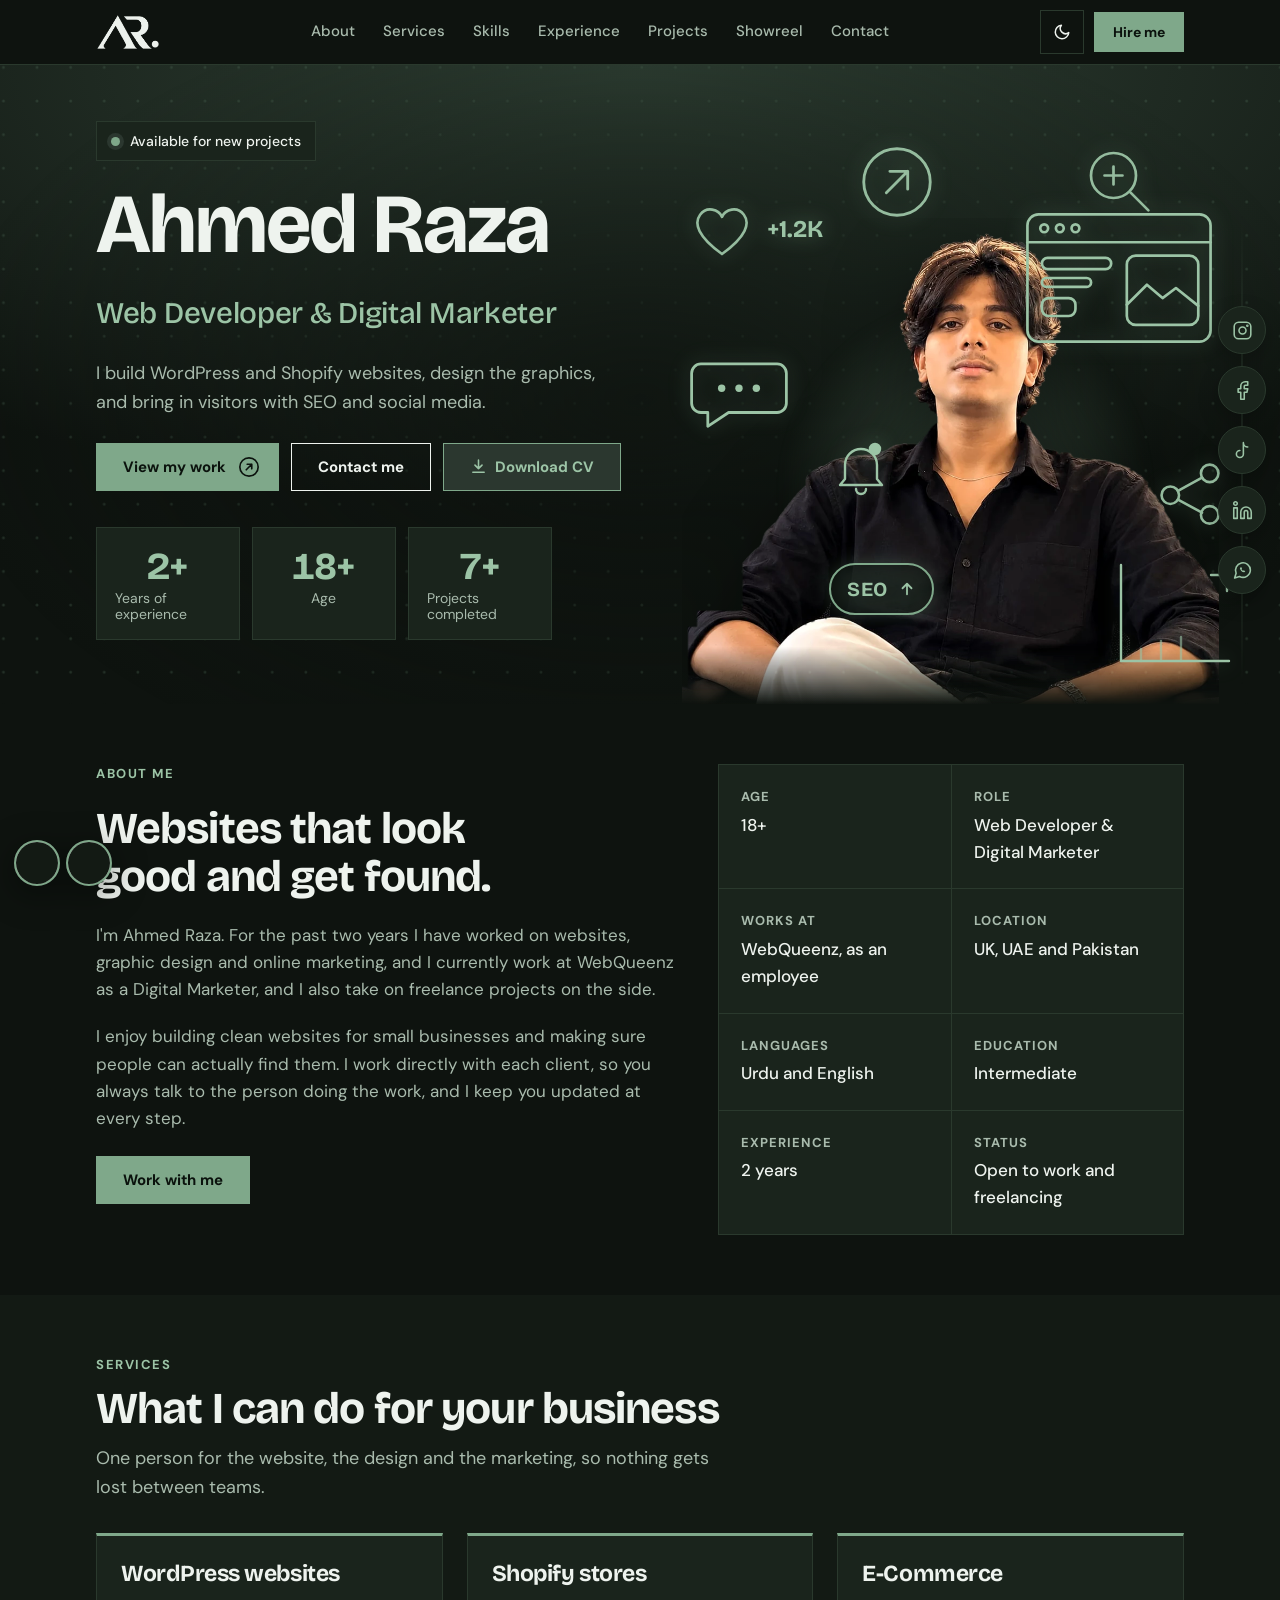
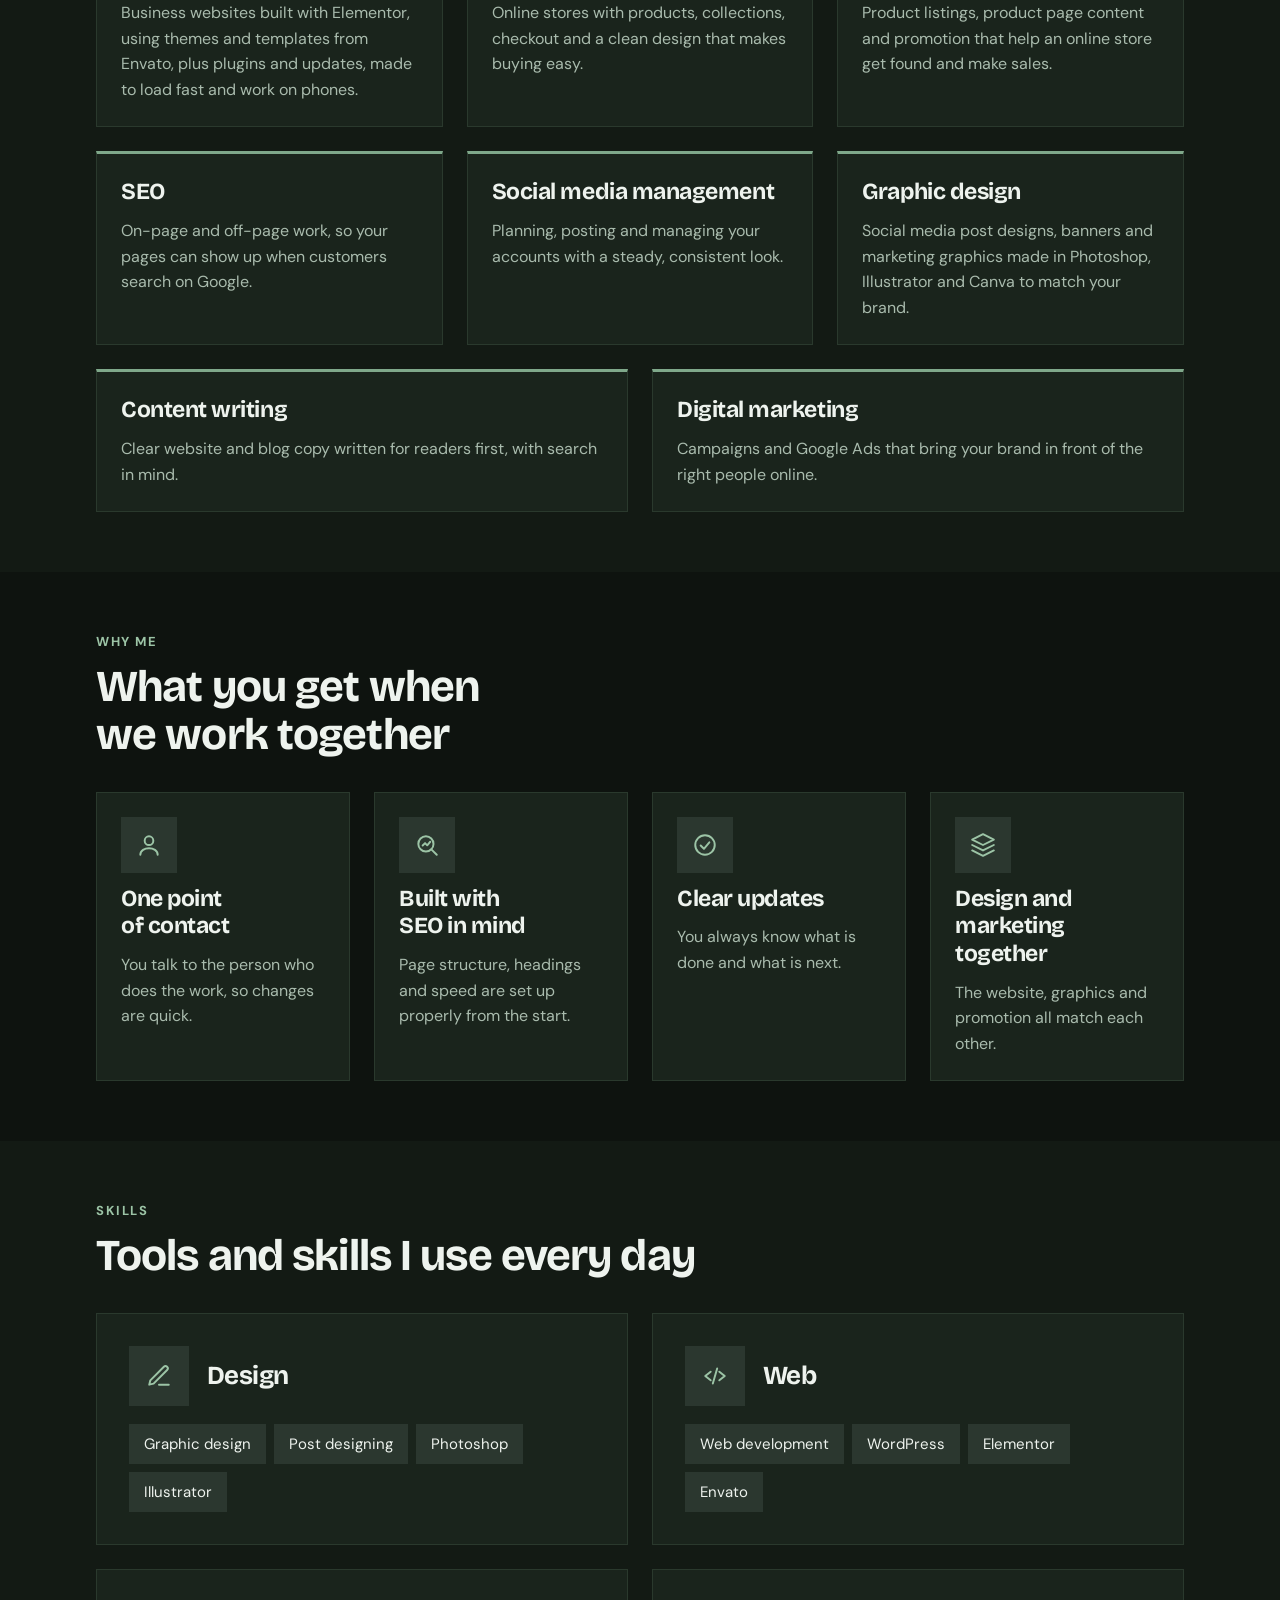
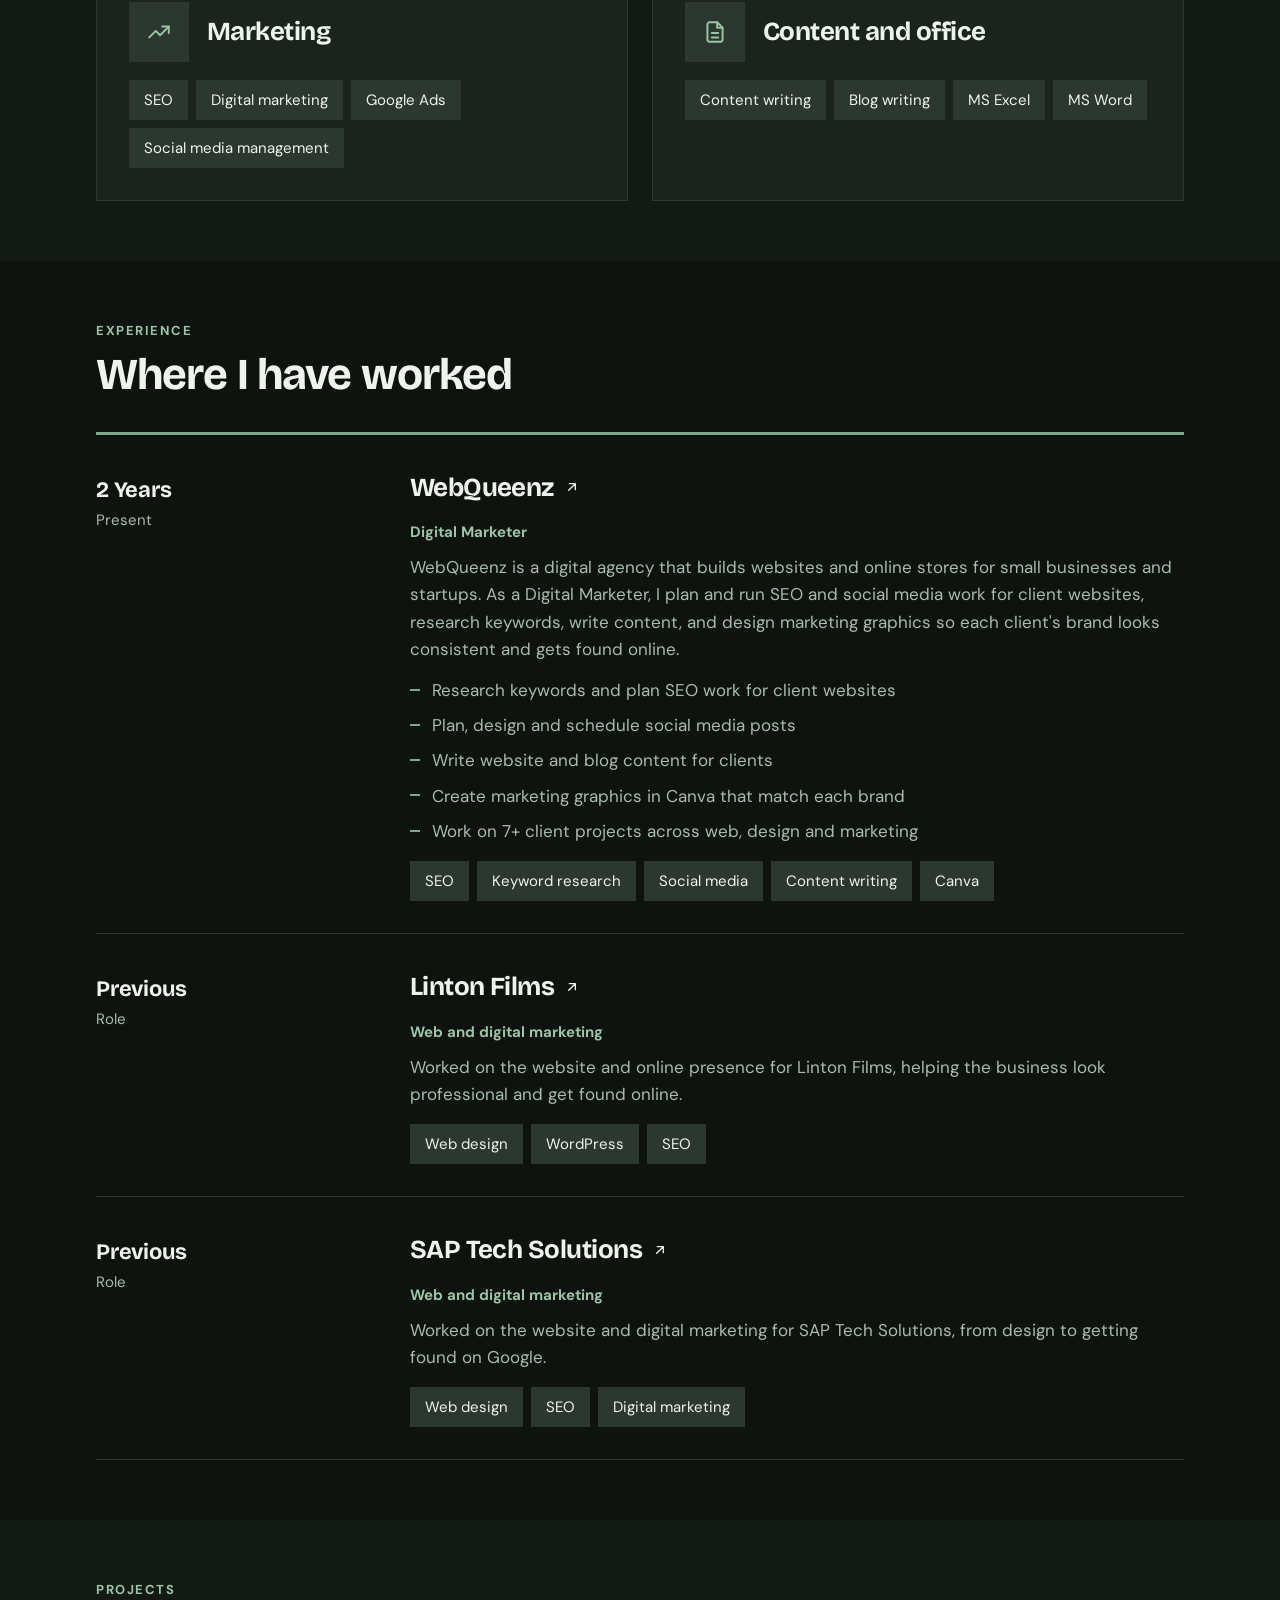
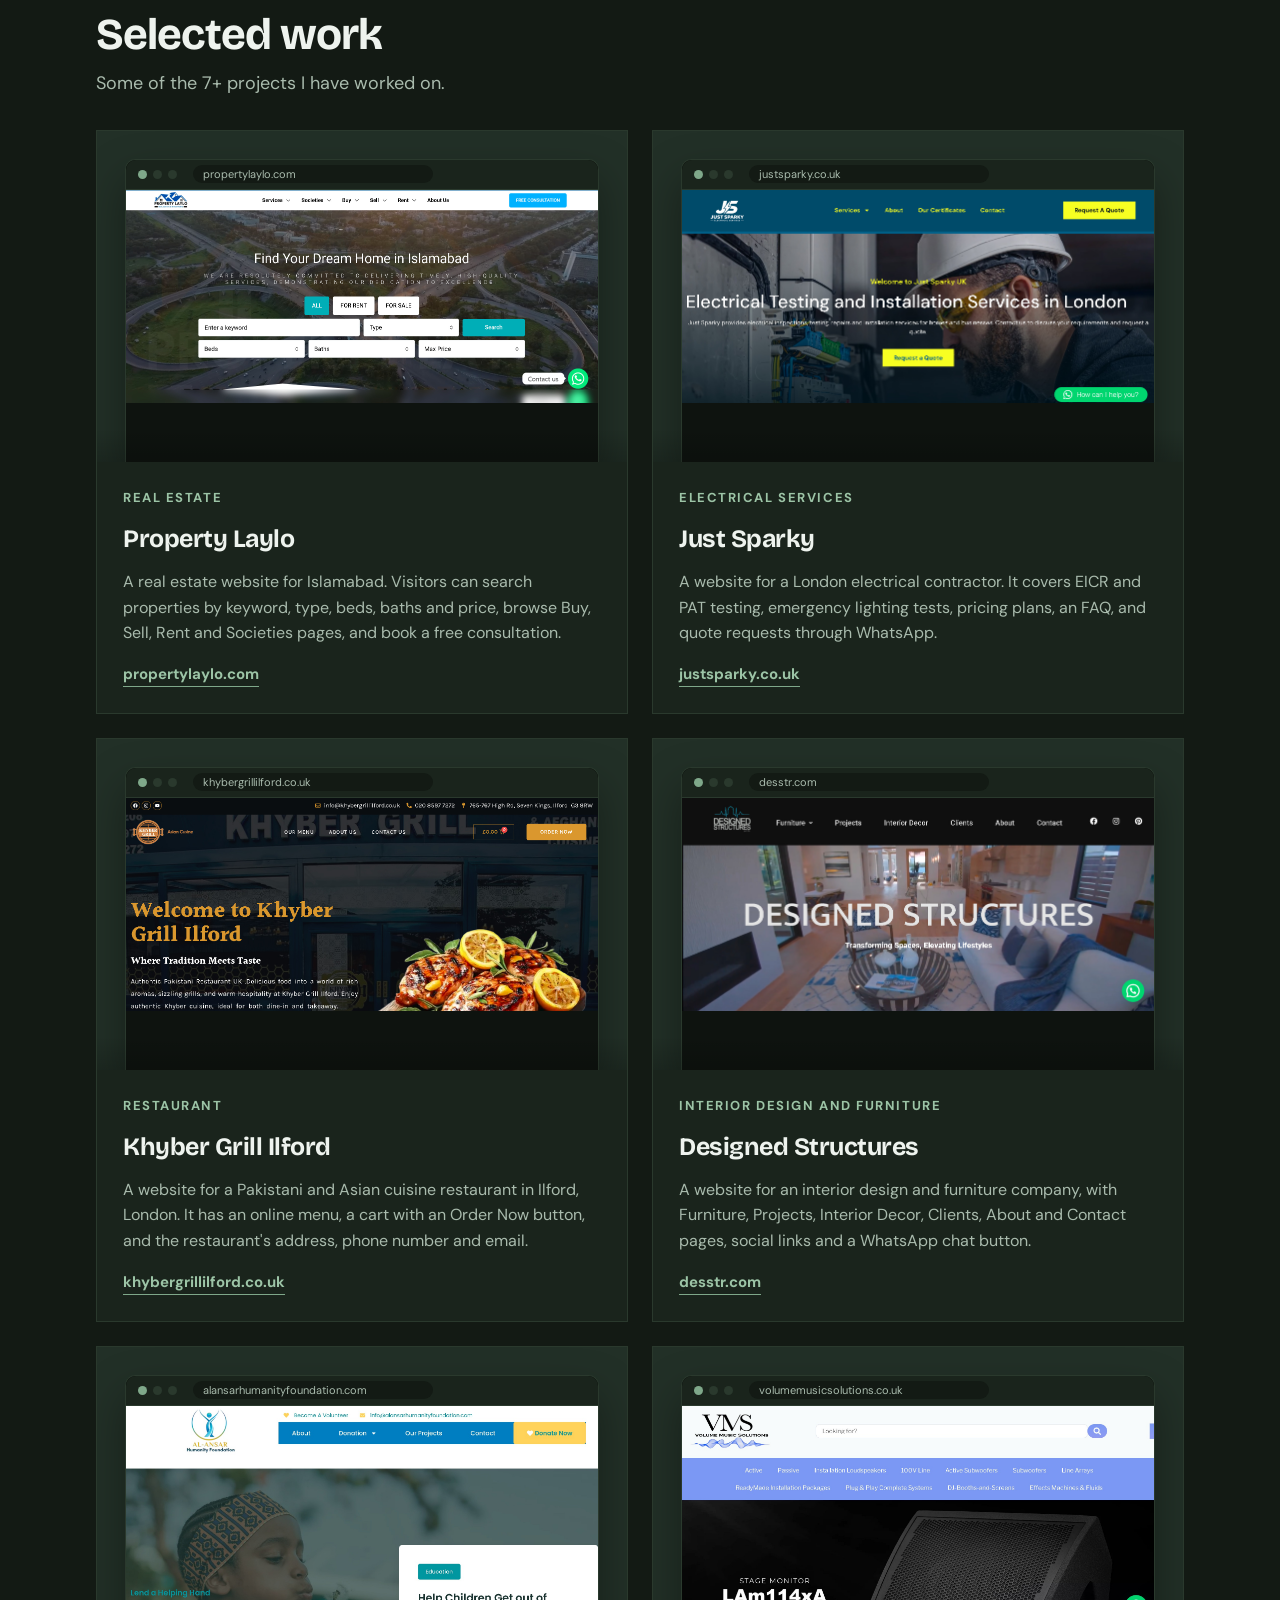
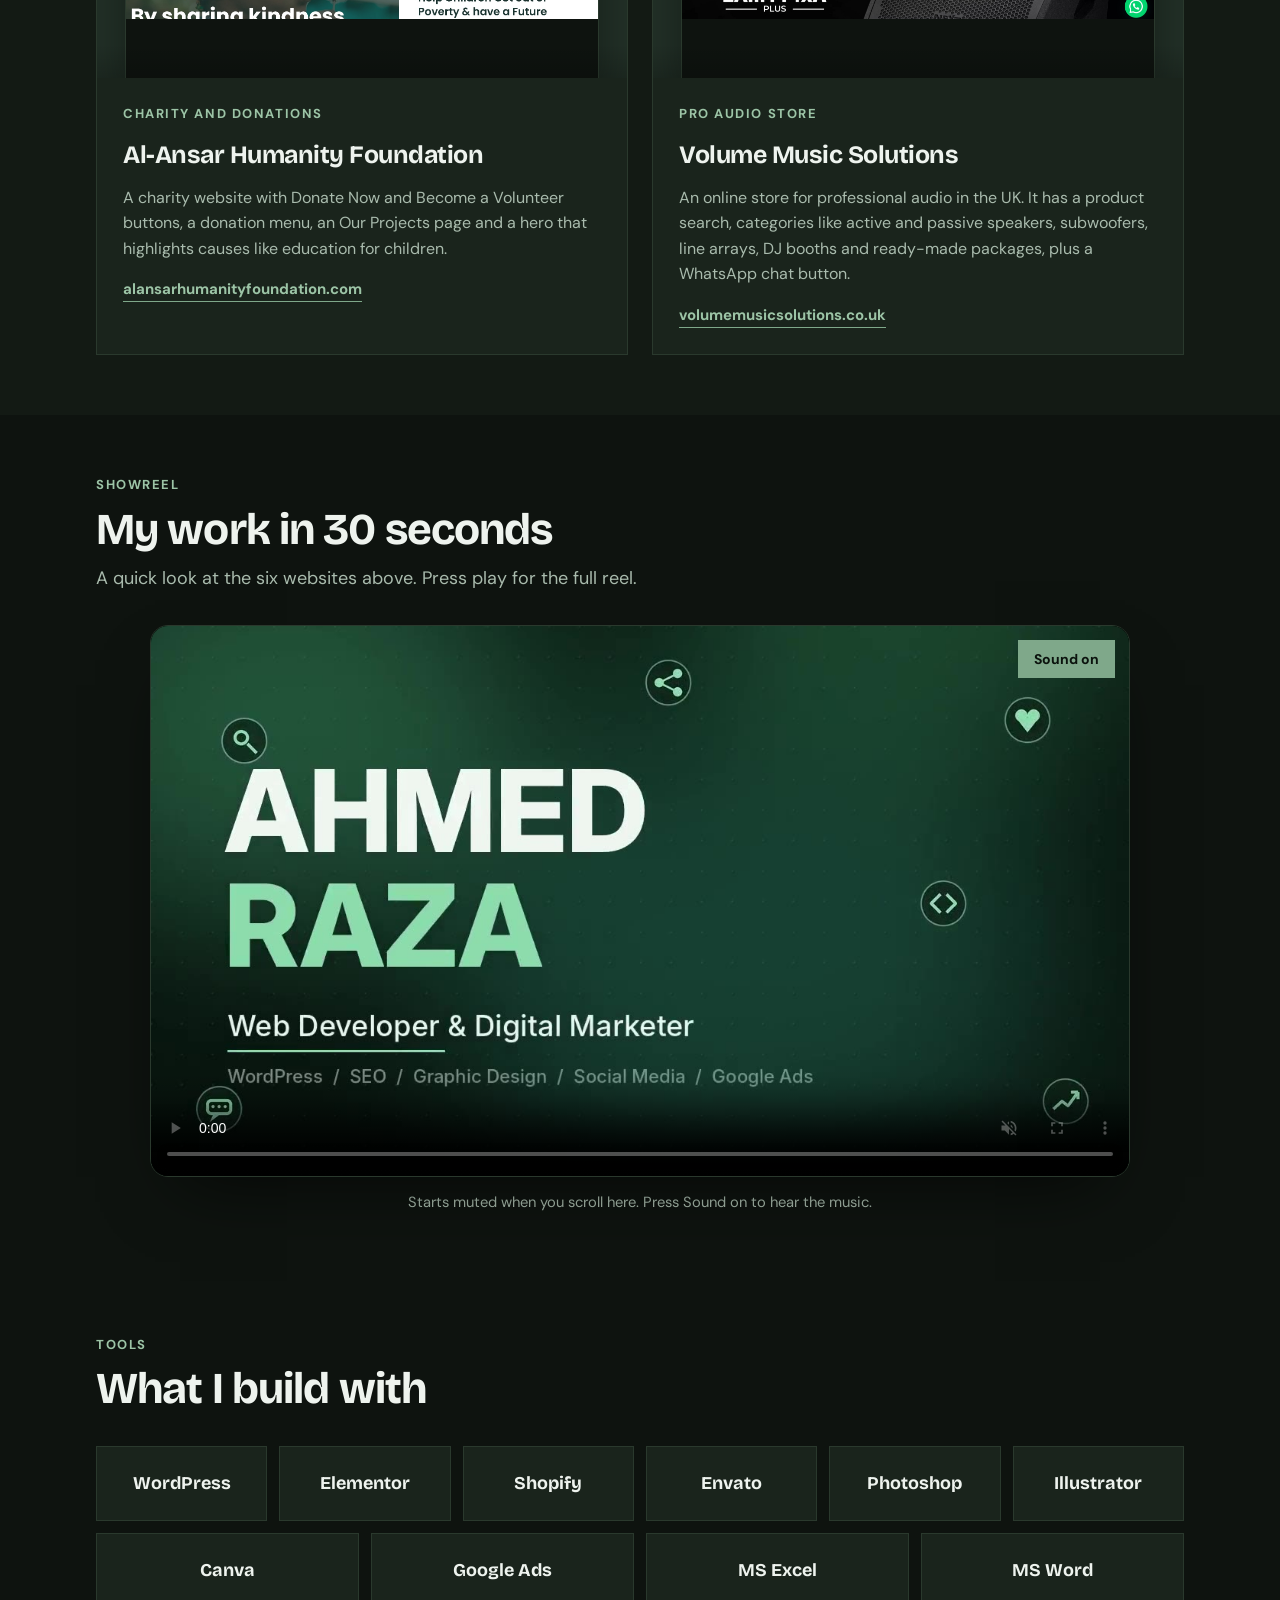
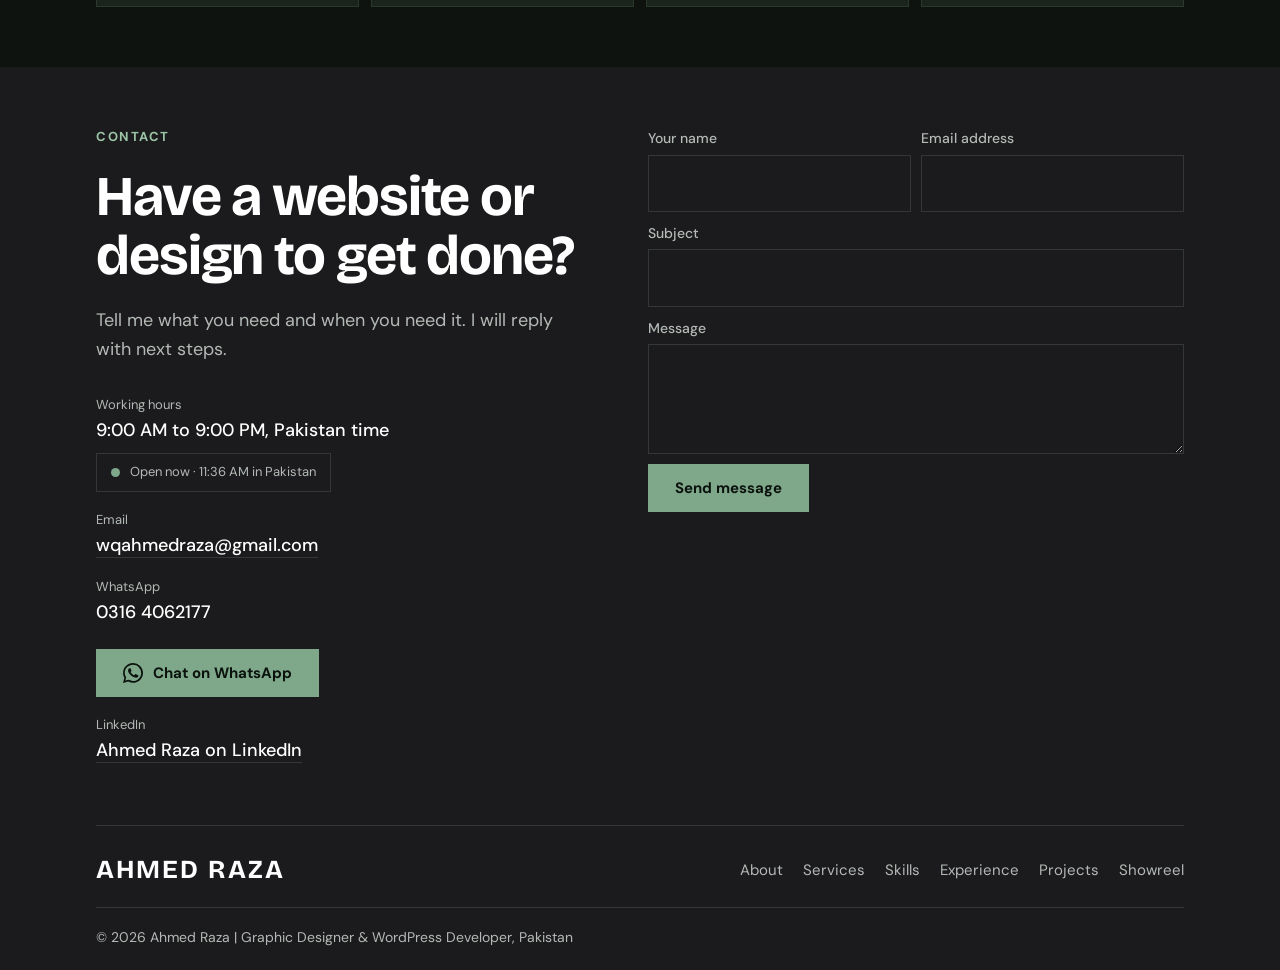
==== index.html @ 7939a93b "New hero with floating icons, new showreel, two more jobs, SEO files Co-Authored-By: Claude Sonnet 5" ====
<!DOCTYPE html>
<html lang="en">
<head>
<meta charset="utf-8">
<meta name="viewport" content="width=device-width, initial-scale=1, viewport-fit=cover">
<title>Ahmed Raza | Web Developer &amp; Digital Marketer (WordPress, Shopify, SEO)</title>
<meta name="description" content="Ahmed Raza is a web developer and digital marketer. I build WordPress and Shopify websites, design graphics and grow businesses with SEO, Google Ads and social media. Open for freelance projects.">
<meta name="author" content="Ahmed Raza">
<meta name="robots" content="index, follow, max-image-preview:large">
<meta name="theme-color" content="#0e130f">
<link rel="canonical" href="https://ahmedraza7865mm-stack.github.io/ahmedraza.io/">
<meta property="og:type" content="website">
<meta property="og:site_name" content="Ahmed Raza">
<meta property="og:locale" content="en_GB">
<meta property="og:title" content="Ahmed Raza | Web Developer &amp; Digital Marketer">
<meta property="og:description" content="WordPress and Shopify websites, graphic design, SEO and social media. See my work and get in touch.">
<meta property="og:url" content="https://ahmedraza7865mm-stack.github.io/ahmedraza.io/">
<meta property="og:image" content="https://ahmedraza7865mm-stack.github.io/ahmedraza.io/assets/images/og-image.jpg">
<meta property="og:image:width" content="1200">
<meta property="og:image:height" content="630">
<meta property="og:image:alt" content="Ahmed Raza, web developer and digital marketer">
<meta name="twitter:card" content="summary_large_image">
<meta name="twitter:title" content="Ahmed Raza | Web Developer &amp; Digital Marketer">
<meta name="twitter:description" content="WordPress and Shopify websites, graphic design, SEO and social media.">
<meta name="twitter:image" content="https://ahmedraza7865mm-stack.github.io/ahmedraza.io/assets/images/og-image.jpg">
<script type="application/ld+json">
{"@context":"https://schema.org","@graph":[
{"@type":"WebSite","@id":"https://ahmedraza7865mm-stack.github.io/ahmedraza.io/#website","url":"https://ahmedraza7865mm-stack.github.io/ahmedraza.io/","name":"Ahmed Raza Portfolio","inLanguage":"en"},
{"@type":"Person","@id":"https://ahmedraza7865mm-stack.github.io/ahmedraza.io/#person","name":"Ahmed Raza","jobTitle":"Web Developer & Digital Marketer","url":"https://ahmedraza7865mm-stack.github.io/ahmedraza.io/","image":"https://ahmedraza7865mm-stack.github.io/ahmedraza.io/assets/images/ahmed-raza.jpg","email":"mailto:wqahmedraza@gmail.com","telephone":"+923164062177","knowsLanguage":["Urdu","English"],"worksFor":{"@type":"Organization","name":"WebQueenz","url":"https://webqueenz.com"},"knowsAbout":["WordPress","Shopify","SEO","Digital marketing","Graphic design","Social media management","Google Ads","Web development"],"sameAs":["https://www.linkedin.com/in/ahmed-raza-44aa26369/","https://www.instagram.com/wqahmed.raza/"]}
]}
</script>
<link rel="icon" type="image/png" href="assets/images/logo.png">
<link rel="apple-touch-icon" href="assets/images/logo.png">
<link rel="preload" as="image" href="assets/images/ahmed-raza-cutout.webp">
<link rel="preconnect" href="https://fonts.googleapis.com">
<link rel="preconnect" href="https://fonts.gstatic.com" crossorigin>
<link rel="stylesheet" href="https://fonts.googleapis.com/css2?family=Bricolage+Grotesque:opsz,wght@12..96,500;12..96,700&family=DM+Sans:wght@400;500;700&display=swap">
<link rel="stylesheet" href="css/style.css">
</head>
<body>
<div id="loader" role="status" aria-live="polite" aria-label="Loading">
  <div class="ld-name">Ahmed Raza</div>
  <div class="bat"><div class="bat-body"><div class="bat-fill" id="ldfill"></div><svg class="bat-bolt" viewBox="0 0 24 24" fill="currentColor" aria-hidden="true"><path d="M13 2L4 14h6l-1 8 9-12h-6z"/></svg></div><div class="bat-nub"></div></div>
  <div class="ld-pct" id="ldpct">0%</div>
  <div class="ld-sub" id="ldsub">CHARGING PORTFOLIO</div>
</div>
<noscript><style>#loader{display:none}</style></noscript>
<script src="js/loader.js"></script>
<header class="top">
  <div class="wrap">
    <a class="logo" href="#home" aria-label="Ahmed Raza, back to top"></a>
    <nav class="links" aria-label="Main">
      <a href="#about">About</a>
      <a href="#services">Services</a>
      <a href="#skills">Skills</a>
      <a href="#experience">Experience</a>
      <a href="#projects">Projects</a>
      <a href="#showreel">Showreel</a>
      <a href="#contact">Contact</a>
    </nav>
    <div class="tools">
      <button class="icon-btn" id="theme" type="button" aria-label="Switch between light and dark">
        <svg width="18" height="18" viewBox="0 0 24 24" fill="none" stroke="currentColor" stroke-width="2" stroke-linecap="round" stroke-linejoin="round" aria-hidden="true"><path d="M21 12.8A9 9 0 1 1 11.2 3a7 7 0 0 0 9.8 9.8z"/></svg>
      </button>
      <a class="btn btn-solid btn-sm links-cta" href="#contact" style="display:inline-flex">Hire me</a>
      <button class="icon-btn menu-btn" id="menu" type="button" aria-label="Open menu" aria-expanded="false" aria-controls="mnav">
        <svg width="20" height="20" viewBox="0 0 24 24" fill="none" stroke="currentColor" stroke-width="2" stroke-linecap="round" aria-hidden="true"><path d="M4 7h16M4 12h16M4 17h16"/></svg>
      </button>
    </div>
  </div>
  <div class="mobile-nav" id="mnav" hidden>
    <div class="wrap">
      <a href="#about">About</a>
      <a href="#services">Services</a>
      <a href="#skills">Skills</a>
      <a href="#experience">Experience</a>
      <a href="#projects">Projects</a>
      <a href="#showreel">Showreel</a>
      <a href="#contact">Contact</a>
    </div>
  </div>
</header>

<main id="top">

<section class="hero" id="home">
  <div class="hero-bg" aria-hidden="true">
    <svg viewBox="0 0 1440 900" preserveAspectRatio="xMidYMid slice" fill="none" stroke="currentColor" stroke-width="2" stroke-linecap="round" stroke-linejoin="round">
      <defs>
        <pattern id="dots" width="36" height="36" patternUnits="userSpaceOnUse"><circle cx="2" cy="2" r="1.6" fill="currentColor" stroke="none"/></pattern>
      </defs>
      <rect width="1440" height="900" fill="url(#dots)" opacity=".35" stroke="none"/>

      <!-- website wireframe (web development, WordPress) -->
      <g opacity=".55" transform="translate(70 120) rotate(-4)">
        <rect x="0" y="0" width="320" height="220" rx="12"/>
        <path d="M0 40H320"/>
        <circle cx="24" cy="20" r="5"/><circle cx="44" cy="20" r="5"/><circle cx="64" cy="20" r="5"/>
        <rect x="24" y="64" width="150" height="14" rx="4"/>
        <rect x="24" y="92" width="110" height="10" rx="4"/>
        <rect x="24" y="120" width="90" height="30" rx="6"/>
        <rect x="196" y="64" width="100" height="100" rx="8"/>
        <path d="M196 144l28-26 24 20 20-14 28 20"/>
        <path d="M24 184H296"/>
      </g>

      <!-- code brackets -->
      <g opacity=".6" transform="translate(1040 96) rotate(5)">
        <path d="M70 20L10 80l60 60"/>
        <path d="M150 20l60 60-60 60"/>
        <path d="M118 6L102 154"/>
      </g>

      <!-- SEO growth chart -->
      <g opacity=".6" transform="translate(1010 520)">
        <path d="M0 0V250H360"/>
        <path d="M0 200l70-50 60 28 80-90 70 24 80-96"/>
        <circle cx="70" cy="150" r="6"/><circle cx="130" cy="178" r="6"/><circle cx="210" cy="88" r="6"/><circle cx="280" cy="112" r="6"/>
        <circle cx="360" cy="16" r="9"/>
        <path d="M330 8l30 8-8 30"/>
        <path d="M24 250v-24M54 250v-40M84 250v-30" opacity=".6"/>
      </g>

      <!-- pen tool path (graphic design) -->
      <g opacity=".6" transform="translate(80 560)">
        <path d="M0 220C80 40 180 40 250 140S340 230 380 120"/>
        <path d="M0 220L-6 170M250 140L296 100M250 140L212 178" opacity=".7"/>
        <rect x="-9" y="211" width="18" height="18" rx="2"/>
        <rect x="241" y="131" width="18" height="18" rx="2"/>
        <circle cx="-6" cy="170" r="6"/><circle cx="296" cy="100" r="6"/><circle cx="212" cy="178" r="6"/>
        <circle cx="380" cy="120" r="8"/>
      </g>

      <!-- magnifier (keyword research, SEO) -->
      <g opacity=".5" transform="translate(500 20) rotate(-12)">
        <circle cx="50" cy="50" r="38"/>
        <path d="M78 78l40 40"/>
        <path d="M32 50h36M50 32v36" opacity=".6"/>
      </g>

      <!-- shopping bag (Shopify) -->
      <g opacity=".5" transform="translate(760 700) rotate(6)">
        <path d="M10 40h100l-8 100H18z"/>
        <path d="M36 40V28a24 24 0 0 1 48 0v12"/>
        <path d="M44 84c0 10 32 10 32 0" opacity=".7"/>
      </g>

      <!-- social / megaphone -->
      <g opacity=".45" transform="translate(300 740) rotate(-8)">
        <path d="M0 30h30l60-30v100L30 70H0z"/>
        <path d="M18 70l12 44h22l-8-44"/>
        <path d="M110 22q18 28 0 56" opacity=".7"/>
      </g>
    </svg>
    <div class="hero-fade"></div>
  </div>
  <div class="wrap hero-grid">
    <div class="hero-copy">
      <div class="badge"><span class="dot"></span>Available for new projects</div>
      <h1>Ahmed Raza</h1>
      <div class="role">Web Developer &amp; Digital Marketer</div>
      <p class="lead">I build WordPress and Shopify websites, design the graphics, and bring in visitors with SEO and social media.</p>
      <div class="cta">
        <a class="btn btn-solid" href="#projects">View my work<span class="bi"><svg width="22" height="22" viewBox="0 0 24 24" fill="none" stroke="currentColor" stroke-width="1.8" stroke-linecap="round" stroke-linejoin="round" aria-hidden="true"><circle cx="12" cy="12" r="10"/><path d="M9 15l6-6M10 9h5v5"/></svg></span></a>
        <a class="btn btn-line" href="#contact">Contact me</a>
        <a class="btn btn-cv" id="cv" href="assets/cv/Ahmed-Raza-CV.pdf" download="Ahmed-Raza-CV.pdf"><svg width="17" height="17" viewBox="0 0 24 24" fill="none" stroke="currentColor" stroke-width="2.2" stroke-linecap="round" stroke-linejoin="round" aria-hidden="true" style="margin-right:8px"><path d="M12 3v12m0 0l-5-5m5 5l5-5M4 20h16"/></svg>Download CV</a>
      </div>
      <div class="hero-stats">
        <div class="stat"><strong data-count="2" data-suffix="+">2+</strong><span>Years of experience</span></div>
        <div class="stat"><strong data-count="18" data-suffix="+">18+</strong><span>Age</span></div>
        <div class="stat"><strong data-count="7" data-suffix="+">7+</strong><span>Projects completed</span></div>
      </div>
    </div>
    <div class="hero-art" aria-hidden="true">
      <div class="art-glow"></div>
      <div class="fip" style="left:36%;top:0%;--d:1.4"><div class="fi f1"><svg viewBox="0 0 64 64" width="76" height="76" fill="none" stroke="currentColor" stroke-width="2.4" stroke-linecap="round" stroke-linejoin="round"><circle cx="32" cy="32" r="28"/><path d="M23 41l18-18M26 23h15v15"/></svg></div></div>
      <div class="fip" style="left:2%;top:9%;--d:1.8"><div class="fi f2 heart"><svg viewBox="0 0 64 64" width="70" height="70" fill="none" stroke="currentColor" stroke-width="2.4" stroke-linecap="round" stroke-linejoin="round"><path d="M32 54C10 38 6 26 12 18c6-8 17-5 20 2 3-7 14-10 20-2 6 8 2 20-20 36z"/></svg><b>+1.2K</b></div></div>
      <div class="fip" style="left:2%;top:38%;--d:1.2"><div class="fi f3 chat"><svg viewBox="0 0 90 64" width="104" height="74" fill="none" stroke="currentColor" stroke-width="2.4" stroke-linecap="round" stroke-linejoin="round"><path d="M12 6h66a8 8 0 0 1 8 8v26a8 8 0 0 1-8 8H36L18 60V48h-6a8 8 0 0 1-8-8V14a8 8 0 0 1 8-8z"/><circle class="td1" cx="30" cy="27" r="3.2" fill="currentColor" stroke="none"/><circle class="td2" cx="45" cy="27" r="3.2" fill="currentColor" stroke="none"/><circle class="td3" cx="60" cy="27" r="3.2" fill="currentColor" stroke="none"/></svg></div></div>
      <div class="fip" style="left:30%;top:52%;--d:1.6"><div class="fi f4 bell"><svg viewBox="0 0 64 64" width="64" height="64" fill="none" stroke="currentColor" stroke-width="2.4" stroke-linecap="round" stroke-linejoin="round"><path d="M16 44V30a16 16 0 0 1 32 0v14l5 6H11z"/><path d="M27 54a5 5 0 0 0 10 0"/><circle cx="46" cy="14" r="5" fill="currentColor"/></svg></div></div>
      <div class="fip" style="right:6%;top:0%;--d:1.5"><div class="fi f5"><svg viewBox="0 0 64 64" width="72" height="72" fill="none" stroke="currentColor" stroke-width="2.4" stroke-linecap="round" stroke-linejoin="round"><circle cx="28" cy="28" r="20"/><path d="M43 43l16 16M20 28h16M28 20v16"/></svg></div></div>
      <div class="fip" style="right:-6%;top:12%;--d:1.1"><div class="fi f6"><svg viewBox="0 0 170 120" width="190" height="134" fill="none" stroke="currentColor" stroke-width="2.4" stroke-linecap="round" stroke-linejoin="round"><rect x="3" y="3" width="164" height="114" rx="10"/><path d="M3 28h164"/><circle cx="18" cy="15.5" r="3.5"/><circle cx="32" cy="15.5" r="3.5"/><circle cx="46" cy="15.5" r="3.5"/><rect x="16" y="42" width="62" height="10" rx="5"/><rect x="16" y="60" width="44" height="8" rx="4"/><rect x="16" y="78" width="30" height="16" rx="6"/><rect x="92" y="40" width="64" height="62" rx="8"/><path d="M92 84l18-18 14 12 12-9 20 16"/></svg></div></div>
      <div class="fip" style="right:-8%;top:56%;--d:1.7"><div class="fi f7"><svg viewBox="0 0 64 64" width="70" height="70" fill="none" stroke="currentColor" stroke-width="2.4" stroke-linecap="round" stroke-linejoin="round"><circle cx="14" cy="34" r="8"/><circle cx="50" cy="14" r="8"/><circle cx="50" cy="52" r="8"/><path d="M21 30l22-12M21 38l22 12"/></svg></div></div>
      <div class="fip" style="right:-10%;bottom:6%;--d:1.3"><div class="fi f8"><svg viewBox="0 0 120 110" width="120" height="110" fill="none" stroke="currentColor" stroke-width="2.4" stroke-linecap="round" stroke-linejoin="round"><path d="M6 4v96h108"/><path class="draw" d="M14 82l26-26 20 14 28-40 24 14"/><path d="M96 14h16v16"/><path d="M26 100V88M46 100V80M66 100V76" opacity=".6"/></svg></div></div>
      <div class="fip" style="left:30%;bottom:16%;--d:1.2"><div class="fi f9 seo"><span>SEO</span><svg viewBox="0 0 24 24" width="18" height="18" fill="none" stroke="currentColor" stroke-width="2.4" stroke-linecap="round" stroke-linejoin="round"><path d="M12 19V6M6 11l6-6 6 6"/></svg></div></div>
      <img class="hero-person" src="assets/images/ahmed-raza-cutout.webp" alt="Ahmed Raza" width="1000" height="906" fetchpriority="high">
    </div>
  </div>
</section>

<section class="section" id="about">
  <div class="wrap about-grid">
    <div class="about-copy">
      <div class="eyebrow">About me</div>
      <h2 class="h2">Websites that look good and get found.</h2>
      <p>I'm Ahmed Raza. For the past two years I have worked on websites, graphic design and online marketing, and I currently work at WebQueenz as a Digital Marketer, and I also take on freelance projects on the side.</p>
      <p>I enjoy building clean websites for small businesses and making sure people can actually find them. I work directly with each client, so you always talk to the person doing the work, and I keep you updated at every step.</p>
      <div class="cta"><a class="btn btn-solid" href="#contact">Work with me</a></div>
    </div>
    <div class="facts">
      <div class="fact"><span>Age</span><strong>18+</strong></div>
      <div class="fact"><span>Role</span><strong>Web Developer &amp; Digital Marketer</strong></div>
      <div class="fact"><span>Works at</span><strong>WebQueenz, as an employee</strong></div>
      <div class="fact"><span>Location</span><strong>UK, UAE and Pakistan</strong></div>
      <div class="fact"><span>Languages</span><strong>Urdu and English</strong></div>
      <div class="fact"><span>Education</span><strong>Intermediate</strong></div>
      <div class="fact"><span>Experience</span><strong>2 years</strong></div>
      <div class="fact"><span>Status</span><strong>Open to work and freelancing</strong></div>
    </div>
  </div>
</section>

<section class="section alt" id="services">
  <div class="wrap">
    <div class="head">
      <div class="eyebrow">Services</div>
      <h2 class="h2">What I can do for your business</h2>
      <p class="lead">One person for the website, the design and the marketing, so nothing gets lost between teams.</p>
    </div>
    <div class="grid">
      <article class="card svc"><h3>WordPress websites</h3><p>Business websites built with Elementor, using themes and templates from Envato, plus plugins and updates, made to load fast and work on phones.</p></article>
      <article class="card svc"><h3>Shopify stores</h3><p>Online stores with products, collections, checkout and a clean design that makes buying easy.</p></article>
      <article class="card svc"><h3>E-Commerce</h3><p>Product listings, product page content and promotion that help an online store get found and make sales.</p></article>
      <article class="card svc"><h3>SEO</h3><p>On-page and off-page work, so your pages can show up when customers search on Google.</p></article>
      <article class="card svc"><h3>Social media management</h3><p>Planning, posting and managing your accounts with a steady, consistent look.</p></article>
      <article class="card svc"><h3>Graphic design</h3><p>Social media post designs, banners and marketing graphics made in Photoshop, Illustrator and Canva to match your brand.</p></article>
      <article class="card svc"><h3>Content writing</h3><p>Clear website and blog copy written for readers first, with search in mind.</p></article>
      <article class="card svc"><h3>Digital marketing</h3><p>Campaigns and Google Ads that bring your brand in front of the right people online.</p></article>
    </div>
  </div>
</section>

<section class="section" id="why">
  <div class="wrap">
    <div class="head">
      <div class="eyebrow">Why me</div>
      <h2 class="h2">What you get when we work together</h2>
    </div>
    <div class="grid">
      <article class="card why"><span class="ico" aria-hidden="true"><svg width="26" height="26" viewBox="0 0 24 24" fill="none" stroke="currentColor" stroke-width="1.8" stroke-linecap="round" stroke-linejoin="round"><circle cx="12" cy="8" r="4"/><path d="M4 21c0-4 4-6 8-6s8 2 8 6"/></svg></span><h3>One point of contact</h3><p>You talk to the person who does the work, so changes are quick.</p></article>
      <article class="card why"><span class="ico" aria-hidden="true"><svg width="26" height="26" viewBox="0 0 24 24" fill="none" stroke="currentColor" stroke-width="1.8" stroke-linecap="round" stroke-linejoin="round"><circle cx="11" cy="11" r="7"/><path d="M21 21l-5-5"/><path d="M8 12.5l2.2-2.2 2 2L15 9"/></svg></span><h3>Built with SEO in mind</h3><p>Page structure, headings and speed are set up properly from the start.</p></article>
      <article class="card why"><span class="ico" aria-hidden="true"><svg width="26" height="26" viewBox="0 0 24 24" fill="none" stroke="currentColor" stroke-width="1.8" stroke-linecap="round" stroke-linejoin="round"><circle cx="12" cy="12" r="9"/><path d="M8 12.5l3 3 5-6"/></svg></span><h3>Clear updates</h3><p>You always know what is done and what is next.</p></article>
      <article class="card why"><span class="ico" aria-hidden="true"><svg width="26" height="26" viewBox="0 0 24 24" fill="none" stroke="currentColor" stroke-width="1.8" stroke-linecap="round" stroke-linejoin="round"><path d="M12 2l10 5-10 5L2 7z"/><path d="M2 12l10 5 10-5"/><path d="M2 17l10 5 10-5"/></svg></span><h3>Design and marketing together</h3><p>The website, graphics and promotion all match each other.</p></article>
    </div>
  </div>
</section>

<section class="section alt" id="skills">
  <div class="wrap">
    <div class="head">
      <div class="eyebrow">Skills</div>
      <h2 class="h2">Tools and skills I use every day</h2>
    </div>
    <div class="grid">
      <div class="skillgroup"><div class="skillhead"><span class="ico" aria-hidden="true"><svg width="26" height="26" viewBox="0 0 24 24" fill="none" stroke="currentColor" stroke-width="1.8" stroke-linecap="round" stroke-linejoin="round"><path d="M12 20h9"/><path d="M16.5 3.5a2.1 2.1 0 0 1 3 3L7 19l-4 1 1-4z"/></svg></span><h3>Design</h3></div><div class="chips"><span class="pill">Graphic design</span><span class="pill">Post designing</span><span class="pill">Photoshop</span><span class="pill">Illustrator</span></div></div>
      <div class="skillgroup"><div class="skillhead"><span class="ico" aria-hidden="true"><svg width="26" height="26" viewBox="0 0 24 24" fill="none" stroke="currentColor" stroke-width="1.8" stroke-linecap="round" stroke-linejoin="round"><path d="M8 8l-5 4 5 4"/><path d="M16 8l5 4-5 4"/><path d="M14 5l-4 14"/></svg></span><h3>Web</h3></div><div class="chips"><span class="pill">Web development</span><span class="pill">WordPress</span><span class="pill">Elementor</span><span class="pill">Envato</span></div></div>
      <div class="skillgroup"><div class="skillhead"><span class="ico" aria-hidden="true"><svg width="26" height="26" viewBox="0 0 24 24" fill="none" stroke="currentColor" stroke-width="1.8" stroke-linecap="round" stroke-linejoin="round"><path d="M3 17l6-6 4 4 8-8"/><path d="M15 7h6v6"/></svg></span><h3>Marketing</h3></div><div class="chips"><span class="pill">SEO</span><span class="pill">Digital marketing</span><span class="pill">Google Ads</span><span class="pill">Social media management</span></div></div>
      <div class="skillgroup"><div class="skillhead"><span class="ico" aria-hidden="true"><svg width="26" height="26" viewBox="0 0 24 24" fill="none" stroke="currentColor" stroke-width="1.8" stroke-linecap="round" stroke-linejoin="round"><path d="M14 3H7a2 2 0 0 0-2 2v14a2 2 0 0 0 2 2h10a2 2 0 0 0 2-2V8z"/><path d="M14 3v5h5"/><path d="M9 13h6M9 17h6"/></svg></span><h3>Content and office</h3></div><div class="chips"><span class="pill">Content writing</span><span class="pill">Blog writing</span><span class="pill">MS Excel</span><span class="pill">MS Word</span></div></div>
    </div>
  </div>
</section>

<section class="section" id="experience">
  <div class="wrap">
    <div class="head">
      <div class="eyebrow">Experience</div>
      <h2 class="h2">Where I have worked</h2>
    </div>
    <div class="exp">
      <div class="job">
        <div class="when"><strong class="dur">2 Years</strong>Present</div>
        <div class="what">
          <h3><a class="co-link" href="https://webqueenz.com" target="_blank" rel="noopener">WebQueenz<svg width="16" height="16" viewBox="0 0 24 24" fill="none" stroke="currentColor" stroke-width="2" stroke-linecap="round" stroke-linejoin="round" aria-hidden="true"><path d="M7 17L17 7M8 7h9v9"/></svg></a></h3>
          <div class="where">Digital Marketer</div>
          <p>WebQueenz is a digital agency that builds websites and online stores for small businesses and startups. As a Digital Marketer, I plan and run SEO and social media work for client websites, research keywords, write content, and design marketing graphics so each client's brand looks consistent and gets found online.</p>
          <ul class="dos">
            <li>Research keywords and plan SEO work for client websites</li>
            <li>Plan, design and schedule social media posts</li>
            <li>Write website and blog content for clients</li>
            <li>Create marketing graphics in Canva that match each brand</li>
            <li>Work on 7+ client projects across web, design and marketing</li>
          </ul>
          <div class="chips"><span class="pill">SEO</span><span class="pill">Keyword research</span><span class="pill">Social media</span><span class="pill">Content writing</span><span class="pill">Canva</span></div>
        </div>
      </div>
      <div class="job">
        <div class="when"><strong class="dur">Previous</strong>Role</div>
        <div class="what">
          <h3><a class="co-link" href="https://lintonfilms.co.uk/" target="_blank" rel="noopener">Linton Films<svg width="16" height="16" viewBox="0 0 24 24" fill="none" stroke="currentColor" stroke-width="2" stroke-linecap="round" stroke-linejoin="round" aria-hidden="true"><path d="M7 17L17 7M8 7h9v9"/></svg></a></h3>
          <div class="where">Web and digital marketing</div>
          <p>Worked on the website and online presence for Linton Films, helping the business look professional and get found online.</p>
          <div class="chips"><span class="pill">Web design</span><span class="pill">WordPress</span><span class="pill">SEO</span></div>
        </div>
      </div>
      <div class="job">
        <div class="when"><strong class="dur">Previous</strong>Role</div>
        <div class="what">
          <h3><a class="co-link" href="https://saptechsolutions.co.uk/" target="_blank" rel="noopener">SAP Tech Solutions<svg width="16" height="16" viewBox="0 0 24 24" fill="none" stroke="currentColor" stroke-width="2" stroke-linecap="round" stroke-linejoin="round" aria-hidden="true"><path d="M7 17L17 7M8 7h9v9"/></svg></a></h3>
          <div class="where">Web and digital marketing</div>
          <p>Worked on the website and digital marketing for SAP Tech Solutions, from design to getting found on Google.</p>
          <div class="chips"><span class="pill">Web design</span><span class="pill">SEO</span><span class="pill">Digital marketing</span></div>
        </div>
      </div>
    </div>
  </div>
</section>

<section class="section alt" id="projects">
  <div class="wrap">
    <div class="head">
      <div class="eyebrow">Projects</div>
      <h2 class="h2">Selected work</h2>
      <p class="lead">Some of the 7+ projects I have worked on.</p>
    </div>
    <div class="grid">
      <article class="proj">
        <a class="shot" href="https://propertylaylo.com" target="_blank" rel="noopener" aria-label="Open Property Laylo website (propertylaylo.com)">
          <div class="mock" aria-hidden="true">
            <div class="mock-bar"><i></i><i></i><i></i><span class="mock-url">propertylaylo.com</span></div>
            <div class="mock-body shotimg"><img src="assets/images/project-property-laylo.jpg" alt="Property Laylo home page" width="1886" height="852" loading="lazy" decoding="async"></div>
          </div>
          <span class="visit">Visit website</span>
        </a>
        <div class="proj-body">
          <div class="eyebrow">Real estate</div>
          <h3>Property Laylo</h3>
          <p>A real estate website for Islamabad. Visitors can search properties by keyword, type, beds, baths and price, browse Buy, Sell, Rent and Societies pages, and book a free consultation.</p>
          <a class="link" href="https://propertylaylo.com" target="_blank" rel="noopener">propertylaylo.com</a>
        </div>
      </article>
      <article class="proj">
        <a class="shot" href="https://justsparky.co.uk/" target="_blank" rel="noopener" aria-label="Open Just Sparky website (justsparky.co.uk)">
          <div class="mock" aria-hidden="true">
            <div class="mock-bar"><i></i><i></i><i></i><span class="mock-url">justsparky.co.uk</span></div>
            <div class="mock-body shotimg"><img src="assets/images/project-just-sparky.jpg" alt="Just Sparky home page" width="1890" height="854" loading="lazy" decoding="async"></div>
          </div>
          <span class="visit">Visit website</span>
        </a>
        <div class="proj-body">
          <div class="eyebrow">Electrical services</div>
          <h3>Just Sparky</h3>
          <p>A website for a London electrical contractor. It covers EICR and PAT testing, emergency lighting tests, pricing plans, an FAQ, and quote requests through WhatsApp.</p>
          <a class="link" href="https://justsparky.co.uk/" target="_blank" rel="noopener">justsparky.co.uk</a>
        </div>
      </article>
      <article class="proj">
        <a class="shot" href="https://khybergrillilford.co.uk" target="_blank" rel="noopener" aria-label="Open Khyber Grill Ilford website (khybergrillilford.co.uk)">
          <div class="mock" aria-hidden="true">
            <div class="mock-bar"><i></i><i></i><i></i><span class="mock-url">khybergrillilford.co.uk</span></div>
            <div class="mock-body shotimg"><img src="assets/images/project-khyber-grill.jpg" alt="Khyber Grill Ilford home page" width="1870" height="845" loading="lazy" decoding="async"></div>
          </div>
          <span class="visit">Visit website</span>
        </a>
        <div class="proj-body">
          <div class="eyebrow">Restaurant</div>
          <h3>Khyber Grill Ilford</h3>
          <p>A website for a Pakistani and Asian cuisine restaurant in Ilford, London. It has an online menu, a cart with an Order Now button, and the restaurant's address, phone number and email.</p>
          <a class="link" href="https://khybergrillilford.co.uk" target="_blank" rel="noopener">khybergrillilford.co.uk</a>
        </div>
      </article>
      <article class="proj">
        <a class="shot" href="http://www.desstr.com" target="_blank" rel="noopener" aria-label="Open Designed Structures website (desstr.com)">
          <div class="mock" aria-hidden="true">
            <div class="mock-bar"><i></i><i></i><i></i><span class="mock-url">desstr.com</span></div>
            <div class="mock-body shotimg"><img src="assets/images/project-designed-structures.jpg" alt="Designed Structures home page" width="1894" height="857" loading="lazy" decoding="async"></div>
          </div>
          <span class="visit">Visit website</span>
        </a>
        <div class="proj-body">
          <div class="eyebrow">Interior design and furniture</div>
          <h3>Designed Structures</h3>
          <p>A website for an interior design and furniture company, with Furniture, Projects, Interior Decor, Clients, About and Contact pages, social links and a WhatsApp chat button.</p>
          <a class="link" href="http://www.desstr.com" target="_blank" rel="noopener">desstr.com</a>
        </div>
      </article>
      <article class="proj">
        <a class="shot" href="https://alansarhumanityfoundation.com/" target="_blank" rel="noopener" aria-label="Open Al-Ansar Humanity Foundation website (alansarhumanityfoundation.com)">
          <div class="mock" aria-hidden="true">
            <div class="mock-bar"><i></i><i></i><i></i><span class="mock-url">alansarhumanityfoundation.com</span></div>
            <div class="mock-body shotimg"><img src="assets/images/project-al-ansar.jpg" alt="Al-Ansar Humanity Foundation home page" width="1854" height="838" loading="lazy" decoding="async"></div>
          </div>
          <span class="visit">Visit website</span>
        </a>
        <div class="proj-body">
          <div class="eyebrow">Charity and donations</div>
          <h3>Al-Ansar Humanity Foundation</h3>
          <p>A charity website with Donate Now and Become a Volunteer buttons, a donation menu, an Our Projects page and a hero that highlights causes like education for children.</p>
          <a class="link" href="https://alansarhumanityfoundation.com/" target="_blank" rel="noopener">alansarhumanityfoundation.com</a>
        </div>
      </article>
      <article class="proj">
        <a class="shot" href="https://volumemusicsolutions.co.uk/" target="_blank" rel="noopener" aria-label="Open Volume Music Solutions website (volumemusicsolutions.co.uk)">
          <div class="mock" aria-hidden="true">
            <div class="mock-bar"><i></i><i></i><i></i><span class="mock-url">volumemusicsolutions.co.uk</span></div>
            <div class="mock-body shotimg"><img src="assets/images/project-volume-music.jpg" alt="Volume Music Solutions home page" width="1872" height="846" loading="lazy" decoding="async"></div>
          </div>
          <span class="visit">Visit website</span>
        </a>
        <div class="proj-body">
          <div class="eyebrow">Pro audio store</div>
          <h3>Volume Music Solutions</h3>
          <p>An online store for professional audio in the UK. It has a product search, categories like active and passive speakers, subwoofers, line arrays, DJ booths and ready-made packages, plus a WhatsApp chat button.</p>
          <a class="link" href="https://volumemusicsolutions.co.uk/" target="_blank" rel="noopener">volumemusicsolutions.co.uk</a>
        </div>
      </article>
    </div>
  </div>
</section>

<section class="section" id="showreel">
  <div class="wrap">
    <div class="head">
      <div class="eyebrow">Showreel</div>
      <h2 class="h2">My work in 30 seconds</h2>
      <p class="lead">A quick look at the six websites above. Press play for the full reel.</p>
    </div>
    <div class="reel">
      <button class="reel-snd" id="reelsnd" type="button" aria-label="Turn sound on">Sound on</button>
      <video id="reel" muted loop playsinline controls preload="metadata" poster="assets/images/showreel-poster.jpg" src="assets/video/showreel.mp4"></video>
    </div>
    <p class="reel-note">Starts muted when you scroll here. Press Sound on to hear the music.</p>
  </div>
</section>

<section class="section" id="tools">
  <div class="wrap">
    <div class="head">
      <div class="eyebrow">Tools</div>
      <h2 class="h2">What I build with</h2>
    </div>
    <div class="tools-row">
      <div class="tool">WordPress</div>
      <div class="tool">Elementor</div>
      <div class="tool">Shopify</div>
      <div class="tool">Envato</div>
      <div class="tool">Photoshop</div>
      <div class="tool">Illustrator</div>
      <div class="tool">Canva</div>
      <div class="tool">Google Ads</div>
      <div class="tool">MS Excel</div>
      <div class="tool">MS Word</div>
    </div>
  </div>
</section>

<section class="contact" id="contact">
  <div class="wrap">
    <div class="contact-grid">
      <div class="contact-copy">
        <div class="eyebrow">Contact</div>
        <h2>Have a website or design to get done?</h2>
        <p>Tell me what you need and when you need it. I will reply with next steps.</p>
        <div class="details">
          <div class="detail"><span>Working hours</span><strong>9:00 AM to 9:00 PM, Pakistan time</strong>
            <div class="hours-pill" id="hrs"><i class="hdot"></i><span id="hrs-text">Daily 9:00 AM to 9:00 PM PKT</span></div></div>
          <div class="detail"><span>Email</span><strong><a class="dlink" href="mailto:wqahmedraza@gmail.com">wqahmedraza@gmail.com</a></strong></div>
          <div class="detail"><span>WhatsApp</span><strong>0316 4062177</strong></div>
          <a class="btn btn-light wa" href="https://wa.me/923164062177?text=Hi%20Ahmed%2C%20I%20saw%20your%20portfolio%20and%20I%20would%20like%20to%20talk%20about%20a%20project." target="_blank" rel="noopener">
            <svg width="20" height="20" viewBox="0 0 24 24" fill="currentColor" aria-hidden="true"><path d="M20.5 3.5A11.8 11.8 0 0 0 12 0C5.4 0 .1 5.3.1 11.9c0 2.1.6 4.1 1.6 5.9L0 24l6.4-1.7a11.9 11.9 0 0 0 5.6 1.4C18.600 23.700 24 18.400 24 11.900c0-3.200-1.200-6.200-3.500-8.400zM12 21.600a9.800 9.800 0 0 1-5-1.400l-.4-.2-3.800 1 1-3.700-.2-.4a9.800 9.800 0 0 1-1.500-5.200C2.100 6.500 6.500 2.100 12 2.100c2.600 0 5.100 1 6.900 2.900a9.700 9.700 0 0 1 2.900 6.900c0 5.400-4.400 9.700-9.800 9.700zm5.400-7.300c-.3-.1-1.800-.9-2-1-.3-.1-.5-.1-.7.100l-.9 1.100c-.2.200-.3.200-.6.100a8 8 0 0 1-4-3.500c-.3-.5.300-.5.900-1.600.1-.2 0-.4 0-.5l-.9-2.200c-.2-.6-.5-.5-.7-.5h-.6c-.2 0-.5.100-.8.400-.3.300-1 1-1 2.500s1.100 2.900 1.200 3.100c.1.200 2.100 3.300 5.200 4.600 2 .8 2.700.9 3.700.7.600-.1 1.800-.7 2-1.400.3-.7.300-1.300.2-1.400-.1-.2-.3-.2-.6-.4z"/></svg>
            <span style="margin-left:10px">Chat on WhatsApp</span>
          </a>

          <div class="detail"><span>LinkedIn</span><strong><a class="dlink" href="https://www.linkedin.com/in/ahmed-raza-44aa26369/" target="_blank" rel="noopener">Ahmed Raza on LinkedIn</a></strong></div>
        </div>
      </div>
      <form id="form" novalidate>
        <div class="row">
          <div class="field"><label for="f-name">Your name</label><input id="f-name" name="name" type="text" autocomplete="name" required></div>
          <div class="field"><label for="f-email">Email address</label><input id="f-email" name="email" type="email" autocomplete="email" required></div>
        </div>
        <div class="field"><label for="f-subject">Subject</label><input id="f-subject" name="subject" type="text"></div>
        <div class="field"><label for="f-msg">Message</label><textarea id="f-msg" name="message" required></textarea></div>
        <button class="btn btn-light" type="submit">Send message</button>
        <div class="status" id="status" role="status" aria-live="polite"></div>
      </form>
    </div>

  </div>
</section>

</main>

<footer class="sitefoot"><div class="wrap">
    <div class="foot">
      <div class="foot-top">
        <div class="foot-name">AHMED RAZA</div>
        <nav aria-label="Footer"><a href="#about">About</a><a href="#services">Services</a><a href="#skills">Skills</a><a href="#experience">Experience</a><a href="#projects">Projects</a>
      <a href="#showreel">Showreel</a></nav>
      </div>
      <div class="foot-bottom">
        <span>© 2026 Ahmed Raza | Graphic Designer &amp; WordPress Developer, Pakistan</span>
        <div class="social"><a href="https://www.instagram.com/wqahmed.raza/" target="_blank" rel="noopener" data-social="instagram" aria-label="Instagram"><svg width="22" height="22" viewBox="0 0 24 24" fill="none" stroke="currentColor" stroke-width="1.8" stroke-linecap="round" stroke-linejoin="round" aria-hidden="true"><rect x="2.5" y="2.5" width="19" height="19" rx="5"/><circle cx="12" cy="12" r="4"/><circle cx="17.5" cy="6.5" r=".6" fill="currentColor"/></svg></a><a href="#contact" data-social="facebook" aria-label="Facebook"><svg width="22" height="22" viewBox="0 0 24 24" fill="none" stroke="currentColor" stroke-width="1.8" stroke-linecap="round" stroke-linejoin="round" aria-hidden="true"><path d="M18 2h-3a5 5 0 0 0-5 5v3H7v4h3v8h4v-8h3l1-4h-4V7a1 1 0 0 1 1-1h3z"/></svg></a><a href="#contact" data-social="tiktok" aria-label="TikTok"><svg width="22" height="22" viewBox="0 0 24 24" fill="none" stroke="currentColor" stroke-width="1.8" stroke-linecap="round" stroke-linejoin="round" aria-hidden="true"><path d="M9 12a4 4 0 1 0 4 4V3a5 5 0 0 0 5 5"/></svg></a><a href="https://www.linkedin.com/in/ahmed-raza-44aa26369/" target="_blank" rel="noopener" aria-label="LinkedIn"><svg width="22" height="22" viewBox="0 0 24 24" fill="none" stroke="currentColor" stroke-width="1.8" stroke-linecap="round" stroke-linejoin="round" aria-hidden="true"><path d="M16 8a6 6 0 0 1 6 6v7h-4v-7a2 2 0 0 0-2-2 2 2 0 0 0-2 2v7h-4v-7a6 6 0 0 1 6-6z"/><rect x="2" y="9" width="4" height="12"/><circle cx="4" cy="4" r="2"/></svg></a></div>
      </div>
    </div>
</div></footer>
<nav class="rail" aria-label="Social links">
    <a href="https://www.instagram.com/wqahmed.raza/" target="_blank" rel="noopener" data-social="instagram" aria-label="Instagram" style="--n:0"><svg width="21" height="21" viewBox="0 0 24 24" fill="none" stroke="currentColor" stroke-width="1.8" stroke-linecap="round" stroke-linejoin="round" aria-hidden="true"><rect x="2.5" y="2.5" width="19" height="19" rx="5"/><circle cx="12" cy="12" r="4"/><circle cx="17.5" cy="6.5" r=".6" fill="currentColor"/></svg><span class="tip">Instagram</span></a>
    <a href="#contact" data-social="facebook" aria-label="Facebook" style="--n:1"><svg width="21" height="21" viewBox="0 0 24 24" fill="none" stroke="currentColor" stroke-width="1.8" stroke-linecap="round" stroke-linejoin="round" aria-hidden="true"><path d="M18 2h-3a5 5 0 0 0-5 5v3H7v4h3v8h4v-8h3l1-4h-4V7a1 1 0 0 1 1-1h3z"/></svg><span class="tip">Facebook</span></a>
    <a href="#contact" data-social="tiktok" aria-label="TikTok" style="--n:2"><svg width="21" height="21" viewBox="0 0 24 24" fill="none" stroke="currentColor" stroke-width="1.8" stroke-linecap="round" stroke-linejoin="round" aria-hidden="true"><path d="M9 12a4 4 0 1 0 4 4V3a5 5 0 0 0 5 5"/></svg><span class="tip">TikTok</span></a>
    <a href="https://www.linkedin.com/in/ahmed-raza-44aa26369/" target="_blank" rel="noopener" data-social="linkedin" aria-label="LinkedIn" style="--n:3"><svg width="21" height="21" viewBox="0 0 24 24" fill="none" stroke="currentColor" stroke-width="1.8" stroke-linecap="round" stroke-linejoin="round" aria-hidden="true"><path d="M16 8a6 6 0 0 1 6 6v7h-4v-7a2 2 0 0 0-2-2 2 2 0 0 0-2 2v7h-4v-7a6 6 0 0 1 6-6z"/><rect x="2" y="9" width="4" height="12"/><circle cx="4" cy="4" r="2"/></svg><span class="tip">LinkedIn</span></a>
    <a href="https://wa.me/923164062177?text=Hi%20Ahmed%2C%20I%20saw%20your%20portfolio%20and%20I%20would%20like%20to%20talk%20about%20a%20project." target="_blank" rel="noopener" data-social="whatsapp" aria-label="WhatsApp" style="--n:4"><svg width="21" height="21" viewBox="0 0 24 24" fill="none" stroke="currentColor" stroke-width="1.8" stroke-linecap="round" stroke-linejoin="round" aria-hidden="true"><path d="M21 11.5a8.4 8.4 0 0 1-12.4 7.3L3 20.5l1.7-5.4A8.5 8.5 0 1 1 21 11.5z"/><path d="M9 9c.3 2.6 2.4 4.7 5 5l1.2-1.2-1.8-1-.7.6c-.8-.3-1.5-1-1.8-1.8l.6-.7-1-1.8z" fill="currentColor" stroke="none"/></svg><span class="tip">WhatsApp</span></a>
</nav>
<div class="eyes" id="eyes" aria-hidden="true">
  <div class="eye"><div class="iris"></div><div class="lid"></div></div>
  <div class="eye"><div class="iris"></div><div class="lid"></div></div>
</div>
<script src="js/main.js"></script>
<div class="cring" id="cring" aria-hidden="true"></div>
<div class="cdot" id="cdot" aria-hidden="true"></div>
<script src="js/eyes.js"></script>
<script src="js/fx.js"></script>
</body>
</html>
---- css/style.css ----
/* Layout: sticky top bar, single scrolling page, alternating white and gray bands, dark contact band. Gray and white only, charcoal for buttons. */
:root{
  /* ReGrowth palette: deep forest, muted sage, warm near-black. Dark is the default look; the toggle gives a soft sage light version. */
  --bg:#0e130f; --bg-alt:#131a14; --card:#1a241c;
  --ink:#eef3ee; --muted:#a9bbad; --line:#2a392d;
  --accent:#7fa88a; --accent-ink:#0b120d; --accent-text:#9cc4a6; --accent-soft:#2b372f; --accent-deep:#4d6855;
  --hero-1:#2f4034; --hero-2:#0e130f;
  --ph:#223027;
  --band:#1b1b1d; --band-ink:#ffffff; --band-muted:#b4b9b5; --band-line:#343738; --band-accent:#9cc4a6;
  --display:'Bricolage Grotesque','Segoe UI',sans-serif;
  --body:'DM Sans','Segoe UI',system-ui,sans-serif;
  color-scheme:dark;
}
:root[data-theme="light"]{
  --bg:#f3f6f3; --bg-alt:#e2eae3; --card:#ffffff;
  --ink:#17241b; --muted:#4a5a4e; --line:#c8d4ca;
  --accent:#4d6855; --accent-ink:#ffffff; --accent-text:#3b5444; --accent-soft:#d8e5da; --accent-deep:#7fa88a;
  --hero-1:#cadccd; --hero-2:#f3f6f3;
  --ph:#c8d4ca;
  color-scheme:light;
}
*{box-sizing:border-box}
html{scroll-behavior:smooth}
@media (prefers-reduced-motion: reduce){html{scroll-behavior:auto}*{transition:none!important}}
body{background:var(--bg);color:var(--ink);font-family:var(--body);font-size:17px;line-height:1.6;margin:0}
body::before{content:"";position:fixed;inset:0 0 auto;height:env(safe-area-inset-top,0px);background:var(--bg);z-index:30}
a{color:inherit;text-decoration:none}
h1,h2,h3{font-family:var(--display);margin:0;letter-spacing:-0.02em;text-wrap:balance}
p{margin:0}
:focus-visible{outline:2px solid var(--ink);outline-offset:3px}

.wrap{max-width:1120px;margin:0 auto;padding-left:max(16px,env(safe-area-inset-left,0px));padding-right:max(16px,env(safe-area-inset-right,0px))}
.section{padding-block:60px;scroll-margin-top:64px}
.alt{background:var(--bg-alt)}
.eyebrow{font-size:13px;letter-spacing:.12em;text-transform:uppercase;font-weight:700;color:var(--accent-text)}
.h2{font-size:clamp(30px,4.6vw,44px);line-height:1.1}
.head{display:flex;flex-direction:column;gap:10px;margin-bottom:32px;max-width:640px}
.lead{color:var(--muted);font-size:18px}

/* header */
.top{position:sticky;top:env(safe-area-inset-top,0px);z-index:40;background:var(--bg);border-bottom:1px solid var(--line)}
.top .wrap{display:flex;align-items:center;justify-content:space-between;gap:16px;height:64px}
.logo{display:block;width:64px;height:36px;background:var(--ink);-webkit-mask:url([data-uri]) center/contain no-repeat;mask:url([data-uri]) center/contain no-repeat;transition:background .15s}
.logo:hover{background:var(--accent-text)}
.links{display:flex;align-items:center;gap:28px;font-size:15px;font-weight:500}
.links a:not(.btn){color:var(--muted);transition:color .15s}
.links a:not(.btn):hover{color:var(--ink)}
.tools{display:flex;align-items:center;gap:10px}
.icon-btn{width:44px;height:44px;display:inline-flex;align-items:center;justify-content:center;background:transparent;border:1px solid var(--line);color:var(--ink);cursor:pointer;border-radius:0}
.icon-btn:hover{border-color:var(--ink)}
.menu-btn{display:none}
.mobile-nav{border-top:1px solid var(--line);background:var(--bg)}
.mobile-nav .wrap{display:flex;flex-direction:column;padding-block:8px}
.mobile-nav a{padding:14px 0;border-bottom:1px solid var(--line);font-weight:500}
.mobile-nav a:last-child{border-bottom:0}
@media (max-width:860px){
  .links{display:none}
  .menu-btn{display:inline-flex}
}

/* buttons */
.btn{display:inline-flex;align-items:center;justify-content:center;min-height:48px;padding:0 26px;font-weight:700;font-size:15px;border:1.5px solid var(--accent);cursor:pointer;font-family:var(--body);transition:opacity .15s,background .15s,color .15s,border-color .15s}
.btn-solid{background:var(--accent);color:var(--accent-ink)}
.btn-solid:hover{opacity:.88}
.btn-line{background:transparent;color:var(--ink);border-color:var(--ink)}
.btn-line:hover{background:var(--ink);color:var(--bg)}
.btn-sm{min-height:40px;padding:0 18px;font-size:14px}

/* hero */
.hero{position:relative;overflow:hidden;background:radial-gradient(120% 100% at 50% 0%,var(--hero-1) 0%,var(--hero-2) 70%);padding-block:48px 52px}
.hero-bg{position:absolute;inset:0;z-index:0;color:var(--accent-deep);pointer-events:none}
.hero-bg svg{display:block;width:100%;height:100%}
.hero-fade{position:absolute;inset:0;background:radial-gradient(55% 65% at 50% 52%,var(--hero-2) 0%,transparent 100%);opacity:.75}
.hero .wrap{position:relative;z-index:1;display:flex;flex-direction:column;align-items:center;text-align:center;gap:22px}
.badge{display:inline-flex;align-items:center;gap:10px;border:1px solid var(--line);background:var(--card);padding:8px 14px;font-size:14px;font-weight:500}
.dot{width:9px;height:9px;border-radius:50%;background:var(--accent);box-shadow:0 0 0 4px var(--accent-soft)}
.portrait{width:min(300px,78vw);aspect-ratio:3/4;border-radius:28px;margin-inline:auto;padding:8px;border:2px solid var(--accent-deep);margin-block:6px}
.portrait img{display:block;width:100%;height:100%;border-radius:18px;object-fit:cover;object-position:50% 20%}
.hero h1{font-size:clamp(46px,8vw,84px);line-height:1;font-weight:700}
.role{font-family:var(--display);font-size:clamp(22px,3vw,30px);font-weight:500;color:var(--accent-text);letter-spacing:-0.01em}
.hero p.lead{max-width:560px}
.cta{display:flex;flex-wrap:wrap;gap:12px;margin-top:4px}
.hero .cta{justify-content:center}
.hero-stats{display:flex;flex-wrap:wrap;justify-content:center;gap:16px;margin-top:28px}
.stat{min-width:190px;background:var(--card);border:1px solid var(--line);padding:18px 32px;display:flex;flex-direction:column;align-items:center;line-height:1.2}
.stat strong{font-family:var(--display);font-size:44px;letter-spacing:-0.02em;color:var(--accent-text);font-variant-numeric:tabular-nums}
.stat span{font-size:14px;color:var(--muted)}

/* about */
.about-grid{display:flex;flex-wrap:wrap;gap:36px}
.about-copy{flex:1 1 440px;min-width:0;display:flex;flex-direction:column;gap:20px}
.about-copy p{color:var(--muted)}
.facts{flex:1 1 320px;min-width:0;display:grid;grid-template-columns:repeat(2,minmax(0,1fr));gap:1px;background:var(--line);border:1px solid var(--line);align-self:flex-start}
.fact{background:var(--card);padding:22px;display:flex;flex-direction:column;gap:4px;min-width:0}
.fact span{font-size:13px;color:var(--muted);text-transform:uppercase;letter-spacing:.08em;font-weight:700}
.fact strong{font-size:17px;font-weight:500;overflow-wrap:anywhere}
@media (max-width:420px){.facts{grid-template-columns:minmax(0,1fr)}}

/* services */
.grid{display:flex;flex-wrap:wrap;gap:24px}
.card{background:var(--card);border:1px solid var(--line);padding:24px;display:flex;flex-direction:column;gap:12px;min-width:0;transition:border-color .15s,transform .15s}
.card:hover{border-color:var(--accent);transform:translateY(-3px)}
.svc{flex:1 1 300px;border-top:3px solid var(--accent)}
.card .tag{font-size:13px;color:var(--accent-text);font-weight:700;letter-spacing:.08em;text-transform:uppercase}
.card h3{font-size:23px;line-height:1.2}
.card p{color:var(--muted);font-size:16px}
.why{flex:1 1 240px}

/* skills */
.skillgroup{flex:1 1 240px;background:var(--card);border:1px solid var(--line);padding:28px;display:flex;flex-direction:column;gap:18px;min-width:0}
.skillgroup h3{font-size:22px}
.chips{display:flex;flex-wrap:wrap;gap:8px}
.pill{border:1px solid transparent;padding:7px 14px;font-size:15px;color:var(--ink);background:var(--accent-soft)}

/* experience */
.exp{display:flex;flex-direction:column;border-top:3px solid var(--accent)}
.job{display:flex;flex-wrap:wrap;gap:12px 40px;padding:32px 0;border-bottom:1px solid var(--line)}
.when{flex:1 1 170px;min-width:0;color:var(--muted);font-size:15px;padding-top:6px}
.what{flex:4 1 360px;min-width:0;display:flex;flex-direction:column;gap:10px}
.what h3{font-size:26px}
.co-link{display:inline-flex;align-items:center;gap:10px;border-bottom:2px solid transparent;transition:border-color .15s,color .15s}
.co-link:hover{color:var(--accent-text);border-bottom-color:var(--accent)}
.what .where{font-weight:700;font-size:15px;color:var(--accent-text)}
.what p{color:var(--muted)}
.when .dur{display:block;font-family:var(--display);font-size:22px;color:var(--ink);letter-spacing:-0.01em}
.dos{margin:4px 0 0;padding:0;list-style:none;display:flex;flex-direction:column;gap:8px;color:var(--muted)}
.dos li{position:relative;padding-left:22px}
.dos li::before{content:"";position:absolute;left:0;top:.7em;width:10px;height:2px;background:var(--accent)}
.what .chips{margin-top:6px}

/* projects */
.proj{flex:1 1 460px;background:var(--card);border:1px solid var(--line);display:flex;flex-direction:column;min-width:0;transition:border-color .15s}
.proj:hover{border-color:var(--accent)}
.shot{aspect-ratio:16/9;background:var(--ph);display:flex;align-items:center;justify-content:center;color:var(--muted);font-size:14px;max-width:100%}
.proj-body{padding:26px;display:flex;flex-direction:column;gap:10px}
.proj h3{font-size:25px}
.proj p{color:var(--muted);font-size:16px}
.proj .link{align-self:flex-start;font-weight:700;font-size:15px;color:var(--accent-text);border-bottom:1.5px solid var(--accent);margin-top:6px}

/* tools */
.tools-row{display:flex;flex-wrap:wrap;gap:12px}
.tool{flex:1 1 150px;text-align:center;background:var(--card);border:1px solid var(--line);padding:22px 12px;font-family:var(--display);font-weight:700;font-size:18px}

/* contact */
.contact{background:var(--band);color:var(--band-ink);padding-block:60px 0;scroll-margin-top:64px}
.contact .eyebrow{color:var(--band-accent)}
.contact-grid{display:flex;flex-wrap:wrap;gap:36px}
.contact-copy{flex:1 1 360px;min-width:0;display:flex;flex-direction:column;gap:20px}
.contact-copy h2{font-size:clamp(34px,5.5vw,56px);line-height:1.05}
.contact-copy p{color:var(--band-muted);font-size:18px;max-width:480px}
.details{display:flex;flex-direction:column;gap:18px;margin-top:12px}
.detail{display:flex;flex-direction:column}
.detail span{font-size:13px;color:var(--band-muted)}
.detail strong{font-weight:500;font-size:18px;overflow-wrap:anywhere}
form{flex:1 1 380px;min-width:0;display:flex;flex-direction:column;gap:16px}
.row{display:flex;flex-wrap:wrap;gap:16px}
.field{flex:1 1 200px;min-width:0;display:flex;flex-direction:column;gap:6px}
label{font-size:14px;color:var(--band-muted);font-weight:500}
input,textarea{font:inherit;color:var(--band-ink);background:transparent;border:1px solid var(--band-line);padding:14px;width:100%;border-radius:0}
input:focus,textarea:focus{border-color:var(--band-accent);outline:none}
input:focus-visible,textarea:focus-visible{outline:2px solid var(--band-ink);outline-offset:2px}
textarea{min-height:140px;resize:vertical}
.btn-light{background:var(--accent);color:var(--accent-ink);border-color:var(--accent);align-self:flex-start}
.btn-light:hover{opacity:.88}
.wa{align-self:flex-start;margin-top:4px}
.status{font-size:15px;color:var(--band-muted);min-height:24px}
.foot{margin-top:80px;border-top:1px solid var(--band-line);padding-block:28px;display:flex;flex-wrap:wrap;gap:12px 24px;justify-content:space-between;font-size:14px;color:var(--band-muted)}
.foot a:hover{color:var(--band-ink)}
/* Social icons */
.social{display:flex;flex-wrap:wrap;gap:12px;margin-top:6px}
.social a{width:48px;height:48px;display:inline-flex;align-items:center;justify-content:center;border:1px solid var(--band-line);color:var(--band-ink);transition:background-color .3s ease,color .3s ease,border-color .3s ease,transform .45s cubic-bezier(.34,1.56,.64,1)}
.social a:hover,.social a:focus-visible{background:var(--accent);color:var(--accent-ink);border-color:var(--accent);transform:translateY(-5px) rotate(-8deg)}
.foot .social{margin:0}
/* Floating social bar on the right edge */
.rail{position:fixed;z-index:35;right:max(14px,env(safe-area-inset-right,0px));top:50%;transform:translateY(-50%);display:flex;flex-direction:column;align-items:center;gap:12px}
.rail::before{content:"";position:absolute;left:50%;top:-90px;bottom:-90px;width:1px;background:linear-gradient(to bottom,transparent,var(--line) 22%,var(--line) 78%,transparent);transform:translateX(-50%);z-index:-1}
.rail a{position:relative;width:48px;height:48px;border-radius:50%;display:flex;align-items:center;justify-content:center;background:var(--card);border:1px solid var(--line);color:var(--accent-text);box-shadow:0 8px 20px rgba(0,0,0,.25);transition:background-color .3s ease,color .3s ease,border-color .3s ease,transform .45s cubic-bezier(.34,1.56,.64,1);animation:railIn .7s cubic-bezier(.34,1.56,.64,1) backwards;animation-delay:calc(var(--n,0)*110ms + 500ms)}
.rail a:hover,.rail a:focus-visible{background:var(--accent);color:var(--accent-ink);border-color:var(--accent);transform:scale(1.14) rotate(-10deg)}
.rail .tip{position:absolute;right:calc(100% + 14px);top:50%;transform:translate(10px,-50%);opacity:0;pointer-events:none;white-space:nowrap;font-size:13px;font-weight:700;padding:6px 12px;background:var(--accent);color:var(--accent-ink);border-radius:999px;transition:opacity .25s,transform .35s cubic-bezier(.34,1.56,.64,1)}
.rail a:hover .tip,.rail a:focus-visible .tip{opacity:1;transform:translate(0,-50%)}
@keyframes railIn{from{opacity:0;transform:translateX(40px) scale(.6)}to{opacity:1;transform:none}}

/* Footer layout */
.foot{margin-top:44px;border-top:1px solid var(--band-line);padding-block:28px 22px;display:flex;flex-direction:column;flex-wrap:nowrap;justify-content:flex-start;gap:20px;font-size:14px;color:var(--band-muted)}
.foot-top{display:flex;flex-wrap:wrap;align-items:center;justify-content:space-between;gap:24px 40px}
.foot-name{font-family:var(--display);font-weight:700;font-size:clamp(20px,2.6vw,26px);line-height:1;letter-spacing:.08em;color:var(--band-ink)}
.foot nav{display:flex;flex-wrap:wrap;gap:12px 32px;font-size:15px}
.foot nav a{padding:4px 0;border-bottom:1.5px solid transparent;transition:color .2s,border-color .2s}
.foot nav a:hover{color:var(--band-ink);border-bottom-color:var(--accent)}
.foot-bottom{display:flex;flex-wrap:wrap;align-items:center;justify-content:space-between;gap:12px 24px;padding-top:18px;border-top:1px solid var(--band-line)}
@media (max-width:560px){.foot-top{flex-direction:column;align-items:flex-start}}

/* Page views: header links show one page at a time, footer always at the bottom */
.links a{padding-block:6px;border-bottom:2px solid transparent}
.links a[aria-current="page"]{color:var(--ink);border-bottom-color:var(--accent)}
.mobile-nav a[aria-current="page"]{color:var(--accent-text);font-weight:700}
.contact{padding-bottom:60px}
.sitefoot{background:var(--band);color:var(--band-muted)}
.sitefoot .foot{margin-top:0;padding-block:28px 22px}
.contact + * .foot{border-top:1px solid var(--band-line)}

/* Working hours */
.hours-pill{display:inline-flex;align-items:center;gap:10px;align-self:flex-start;margin-top:8px;padding:8px 14px;border:1px solid var(--band-line);font-size:14px;color:var(--band-ink)}
.hdot{width:9px;height:9px;border-radius:50%;background:var(--band-muted);flex:none}
.hours-pill.open .hdot{background:var(--accent);box-shadow:0 0 0 0 var(--accent);animation:hpulse 2s ease-out infinite}
@keyframes hpulse{0%{box-shadow:0 0 0 0 rgba(127,168,138,.7)}100%{box-shadow:0 0 0 10px rgba(127,168,138,0)}}
@media (prefers-reduced-motion: reduce){.rv{transition:none!important}.hours-pill.open .hdot{animation:none}}
.foot .social{display:none}
@media (max-width:760px){.rail{display:none}.foot .social{display:flex}}
@media (prefers-reduced-motion: reduce){.rail a{animation:none}}

.foot .social a{width:42px;height:42px}
.dlink{border-bottom:1.5px solid var(--band-line);transition:border-color .2s,color .2s}
.dlink:hover{color:var(--band-accent);border-bottom-color:var(--band-accent)}

.foot nav{display:flex;flex-wrap:wrap;gap:20px}

/* Click effects: every box has its own transition. Click once to colour it, click again to undo. */
.svc,.why,.skillgroup,.fact,.tool,.stat,.proj,.pill{cursor:pointer;-webkit-tap-highlight-color:transparent;user-select:none}
.svc h3,.svc p,.svc .tag,.why h3,.why p,.skillgroup h3,.fact span,.fact strong,.tool,.stat strong,.stat span,.proj h3,.proj p,.proj .eyebrow{transition:color .35s ease}

/* Services: colour fills up from the bottom */
.svc{background-image:linear-gradient(var(--accent),var(--accent));background-repeat:no-repeat;background-position:bottom;background-size:100% 0%;transition:background-size .5s cubic-bezier(.65,0,.35,1),border-color .2s,transform .2s}
.svc:hover{background-size:100% 7%}
.svc.is-on{background-size:100% 100%}
.svc.is-on h3,.svc.is-on p,.svc.is-on .tag{color:var(--accent-ink)}

/* Why me: colour sweeps in from the left */
.why{background-image:linear-gradient(var(--accent),var(--accent));background-repeat:no-repeat;background-position:left;background-size:0% 100%;transition:background-size .55s cubic-bezier(.65,0,.35,1),border-color .2s,transform .2s}
.why:hover{background-size:6% 100%}
.why.is-on{background-size:100% 100%}
.why.is-on h3,.why.is-on p{color:var(--accent-ink)}
/* Icons in the "why me" boxes */
.ico{width:56px;height:56px;display:flex;align-items:center;justify-content:center;background:var(--accent-soft);color:var(--accent-text);transition:transform .45s cubic-bezier(.34,1.56,.64,1),background-color .35s,color .35s}
.why:hover .ico{transform:rotate(-8deg) scale(1.12)}
.why.is-on .ico{background:var(--accent-ink);color:var(--accent);transform:scale(1.08)}


/* Skills: whole box floods with colour and swells */
.skillgroup{transition:background-color .45s ease,border-color .3s,transform .35s cubic-bezier(.34,1.56,.64,1),box-shadow .35s}
.skillgroup:hover{border-color:var(--accent);transform:translateY(-3px)}
.skillgroup.is-on{background-color:var(--accent);border-color:var(--accent);transform:scale(1.03);box-shadow:0 14px 34px rgba(0,0,0,.28)}
.skillgroup.is-on h3{color:var(--accent-ink)}
.skillgroup.is-on .pill{background:var(--accent-ink);color:var(--accent-text)}

/* Skill chips: invert */
.pill{transition:background-color .25s ease,color .25s ease,transform .25s cubic-bezier(.34,1.56,.64,1),border-color .25s}
.pill:hover{transform:translateY(-2px);border-color:var(--accent)}
.pill.is-on{background:var(--accent);color:var(--accent-ink)}

/* About facts: colour drops down from the top */
.fact{background-image:linear-gradient(var(--accent),var(--accent));background-repeat:no-repeat;background-position:top;background-size:100% 0%;transition:background-size .45s cubic-bezier(.65,0,.35,1)}
.fact:hover{background-size:100% 6%}
.fact.is-on{background-size:100% 100%}
.fact.is-on span,.fact.is-on strong{color:var(--accent-ink)}

/* Tools: pops up with a spring */
.tool{transition:background-color .3s ease,color .3s ease,border-color .3s,transform .4s cubic-bezier(.34,1.56,.64,1)}
.tool:hover{transform:translateY(-4px);border-color:var(--accent)}
.tool.is-on{background:var(--accent);color:var(--accent-ink);border-color:var(--accent);transform:scale(1.08) rotate(-2deg)}

/* Hero numbers: glow ring */
.stat{transition:background-color .4s ease,border-color .3s,box-shadow .5s ease,transform .3s}
.stat:hover{border-color:var(--accent)}
.stat.is-on{background-color:var(--accent);border-color:var(--accent);box-shadow:0 0 0 8px var(--accent-soft),0 0 40px var(--accent-deep);transform:scale(1.04)}
.stat.is-on strong,.stat.is-on span{color:var(--accent-ink)}

/* Projects: tinted background with a coloured frame */
.proj{transition:background-color .4s ease,box-shadow .4s ease,border-color .3s,transform .3s}
.proj:hover{transform:translateY(-3px)}
.proj.is-on{background-color:var(--accent-soft);border-color:var(--accent);box-shadow:inset 0 0 0 2px var(--accent)}
.proj.is-on .shot{background:var(--accent-deep)}
/* Real screenshots inside the browser mockup */
.shot{aspect-ratio:auto;height:auto;padding:30px 30px 0;background:radial-gradient(90% 80% at 50% 0%,var(--accent-soft) 0%,var(--ph) 85%)}
.shot::after{content:"";position:absolute;left:0;right:0;bottom:0;height:34px;background:linear-gradient(to top,rgba(0,0,0,.18),transparent);pointer-events:none}
.mock{box-shadow:0 26px 50px rgba(0,0,0,.38),0 0 0 1px rgba(255,255,255,.04)}
.mock-bar{height:32px}
.shotimg img{image-rendering:auto}
.mock{height:auto}
.mock-body{aspect-ratio:1890/854;overflow:hidden}
@media (max-width:640px){.shot{padding:16px 16px 0}}
.mock-body.shotimg{padding:0;gap:0;height:auto;overflow:hidden;background:var(--bg)}
.shotimg img{display:block;width:100%;height:100%;object-fit:fill;transition:transform .9s cubic-bezier(.22,1,.36,1)}

/* Project mockups: a browser window per site. The layout inside is a stand-in until a real screenshot is added. */
.shot{position:relative;display:block;aspect-ratio:16/10;overflow:hidden;background:var(--ph);padding:28px 28px 0;perspective:900px;color:inherit}
.mock{width:100%;height:100%;background:var(--bg);border:1px solid var(--line);border-bottom:0;border-radius:10px 10px 0 0;box-shadow:0 20px 44px rgba(0,0,0,.35);transform-origin:50% 100%;transition:transform .6s cubic-bezier(.22,1,.36,1)}
.proj:hover .mock{transform:translateY(-8px) rotateX(5deg)}
.mock-bar{display:flex;align-items:center;gap:6px;height:30px;padding:0 12px;border-bottom:1px solid var(--line);background:var(--card);border-radius:10px 10px 0 0}
.mock-bar i{width:9px;height:9px;border-radius:50%;background:var(--line)}
.mock-bar i:first-child{background:var(--accent)}
.mock-url{margin-left:10px;flex:1;max-width:240px;height:18px;line-height:18px;padding:0 10px;font-size:11px;color:var(--muted);background:var(--bg-alt);border-radius:9px;white-space:nowrap;overflow:hidden;text-overflow:ellipsis}
.mock-body{padding:14px 18px;display:flex;flex-direction:column;gap:14px}
.m-nav{display:flex;align-items:center;gap:10px}
.m-nav b{width:22px;height:8px;background:var(--accent);border-radius:2px;margin-right:auto}
.m-nav span{width:30px;height:5px;background:var(--line);border-radius:3px}
.m-hero{display:flex;align-items:center;justify-content:space-between;gap:16px;padding:14px;background:var(--accent-soft);border-radius:6px}
.m-copy{flex:1;display:flex;flex-direction:column;gap:8px;min-width:0}
.m-line{height:9px;border-radius:4px;background:linear-gradient(100deg,var(--accent-deep) 30%,var(--accent) 50%,var(--accent-deep) 70%);background-size:220% 100%;animation:mshine 3.4s linear infinite}
.m-line.l1{width:86%}.m-line.l2{width:58%;opacity:.7}
.m-btn{width:56px;height:14px;border-radius:7px;background:var(--accent);margin-top:2px}
.m-art{flex:none;width:76px;height:76px;display:flex;align-items:center;justify-content:center;border-radius:50%;background:var(--bg);color:var(--accent-text);transition:transform .5s cubic-bezier(.34,1.56,.64,1)}
.proj:hover .m-art{transform:scale(1.12) rotate(-8deg)}
.m-row{display:grid;grid-template-columns:repeat(3,1fr);gap:10px}
.m-row div{height:42px;background:var(--card);border:1px solid var(--line);border-radius:5px}
@keyframes mshine{from{background-position:120% 0}to{background-position:-100% 0}}
.visit{position:absolute;left:50%;bottom:16px;transform:translate(-50%,24px);opacity:0;padding:9px 18px;font-weight:700;font-size:14px;background:var(--accent);color:var(--accent-ink);transition:opacity .3s,transform .4s cubic-bezier(.34,1.56,.64,1);white-space:nowrap}
.proj:hover .visit,.shot:focus-visible .visit{opacity:1;transform:translate(-50%,0)}
.proj.is-on .shot{background:var(--accent-deep)}
@media (prefers-reduced-motion: reduce){.m-line{animation:none}.mock,.m-art,.visit{transition:none}}

/* Skills entrance: boxes rise one after another, then their chips pop in. Content stays visible if scripting is off. */
@keyframes groupIn{from{opacity:0;transform:translateY(32px) scale(.97)}to{opacity:1;transform:none}}
@keyframes pillIn{from{opacity:0;transform:translateY(14px) scale(.8)}to{opacity:1;transform:none}}
.js .skillgroup:not(.in){opacity:0}
.js .skillgroup:not(.in) .pill{opacity:0}
.skillgroup.in{animation:groupIn .7s cubic-bezier(.22,1,.36,1) backwards;animation-delay:calc(var(--g,0)*140ms)}
.skillgroup.in .pill{animation:pillIn .6s cubic-bezier(.34,1.56,.64,1) backwards;animation-delay:calc(var(--g,0)*140ms + 250ms + var(--i,0)*90ms)}
.skillgroup .pill{position:relative;overflow:hidden}
.skillgroup .pill::after{content:"";position:absolute;inset:0;background:linear-gradient(100deg,transparent 30%,rgba(255,255,255,.28) 50%,transparent 70%);transform:translateX(-120%);pointer-events:none}
.skillgroup .pill:hover::after{transform:translateX(120%);transition:transform .7s ease}
@media (prefers-reduced-motion: reduce){.skillgroup.in,.skillgroup.in .pill{animation:none}.skillgroup .pill::after{display:none}}
/* Skills: two boxes per row, equal size, with an icon in each header */
#skills .grid{display:grid;grid-template-columns:repeat(2,minmax(0,1fr));gap:24px}
@media (max-width:640px){#skills .grid{grid-template-columns:minmax(0,1fr)}}
.skillgroup{padding:32px}
.skillhead{display:flex;align-items:center;gap:18px}
.skillhead h3{font-size:26px}
.skillgroup .ico{width:60px;height:60px;flex:none}
.skillgroup:hover .ico{transform:rotate(-8deg) scale(1.12)}
.skillgroup.is-on .ico{background:var(--accent-ink);color:var(--accent);transform:scale(1.08)}
@keyframes icoIn{from{opacity:0;transform:scale(.2) rotate(-120deg)}to{opacity:1;transform:none}}
.js .skillgroup:not(.in) .ico{opacity:0}
.skillgroup.in .ico{animation:icoIn .8s cubic-bezier(.34,1.56,.64,1) backwards;animation-delay:calc(var(--g,0)*140ms + 120ms)}
@media (prefers-reduced-motion: reduce){.skillgroup.in .ico{animation:none}}



/* Reveal on scroll (classes are added by script, so without JS everything stays visible) */
.rv{opacity:0;transform:translateY(28px);transition:opacity .7s cubic-bezier(.22,1,.36,1),transform .7s cubic-bezier(.22,1,.36,1)}
.rv.in{opacity:1;transform:none}
.hero{scroll-margin-top:0}
/* Showreel */
.reel{max-width:980px;margin-inline:auto;border:1px solid var(--line);border-radius:18px;overflow:hidden;background:#000;box-shadow:0 30px 70px -30px rgba(0,0,0,.7)}
.reel{position:relative}
.reel-snd{position:absolute;z-index:2;top:14px;right:14px;min-height:38px;padding:0 16px;font:700 14px var(--body,inherit);background:var(--accent);color:var(--accent-ink);border:0;cursor:pointer}
.reel video{display:block;width:100%;height:auto;aspect-ratio:16/9;background:#000}
.reel-note{max-width:980px;margin:14px auto 0;color:var(--muted);font-size:.92rem;text-align:center}

.btn-cv{background:var(--accent-soft);color:var(--accent-text);border-color:var(--accent)}
.btn-cv:hover{background:var(--accent);color:var(--accent-ink)}
/* Contact form: tighter spacing */
form{gap:10px;align-self:flex-start}
.row{gap:10px}
.field{gap:5px}
form>.field{flex:0 0 auto}
textarea{min-height:110px}
.contact .status{min-height:18px}

/* Battery loader */
#loader{position:fixed;inset:0;z-index:999;display:flex;flex-direction:column;align-items:center;justify-content:center;gap:26px;background:#0b100c;color:#eef3ee;transition:opacity .6s ease,visibility .6s;animation:ldFailsafe .5s ease 5s forwards}
#loader.done{opacity:0;visibility:hidden}
@keyframes ldFailsafe{to{opacity:0;visibility:hidden}}
.ld-name{font-family:var(--display);font-weight:700;letter-spacing:.28em;font-size:14px;color:#9cc4a6;text-transform:uppercase}
.bat{position:relative;display:flex;align-items:center;filter:drop-shadow(0 0 22px rgba(127,168,138,.28))}
.bat-body{position:relative;width:min(260px,64vw);height:112px;border:4px solid #9cc4a6;border-radius:22px;padding:8px;overflow:hidden}
.bat-nub{width:12px;height:44px;background:#9cc4a6;border-radius:0 8px 8px 0;margin-left:3px}
.bat-fill{position:relative;height:100%;width:0%;border-radius:12px;background:linear-gradient(90deg,#4d6855,#7fa88a 60%,#a9d6b3);overflow:hidden;transition:width .12s linear}
.bat-fill::after{content:"";position:absolute;inset:0;background:linear-gradient(100deg,transparent 30%,rgba(255,255,255,.35) 50%,transparent 70%);transform:translateX(-120%);animation:ldShine 1.1s ease-in-out infinite}
@keyframes ldShine{to{transform:translateX(120%)}}
.bat-bolt{position:absolute;left:50%;top:50%;transform:translate(-50%,-50%);width:34px;height:34px;color:#fff;filter:drop-shadow(0 0 4px rgba(0,0,0,.55));z-index:2;animation:ldPulse 1s ease-in-out infinite}
@keyframes ldPulse{50%{transform:translate(-50%,-50%) scale(1.15)}}
.ld-pct{font-family:var(--display);font-weight:700;font-size:44px;letter-spacing:-.02em;font-variant-numeric:tabular-nums;color:#eef3ee}
.ld-sub{font-size:14px;color:#a9bbad;letter-spacing:.08em;margin-top:-14px}
.ld-on{overflow:hidden}
@media (prefers-reduced-motion: reduce){.bat-fill::after,.bat-bolt{animation:none}}

/* Watching eyes: they look wherever the cursor (or finger) goes */
.eyes{position:fixed;left:max(14px,env(safe-area-inset-left,0px));bottom:max(14px,env(safe-area-inset-bottom,0px));z-index:30;display:flex;gap:6px;pointer-events:none;filter:drop-shadow(0 8px 18px rgba(0,0,0,.45));animation:eyesIn .8s cubic-bezier(.34,1.56,.64,1) 2.8s backwards}
.eye{position:relative;width:46px;height:46px;border-radius:50%;background:#eef3ee;border:2px solid var(--accent);overflow:hidden;transition:transform .25s ease}
.iris{position:absolute;left:50%;top:50%;width:22px;height:22px;margin:-11px 0 0 -11px;border-radius:50%;background:radial-gradient(circle at 35% 30%,#a9d6b3 0 18%,#7fa88a 19% 100%);will-change:transform}
.iris::after{content:"";position:absolute;left:50%;top:50%;width:11px;height:11px;margin:-5.5px 0 0 -5.5px;border-radius:50%;background:#0b120d}
.iris::before{content:"";position:absolute;left:5px;top:4px;width:5px;height:5px;border-radius:50%;background:#fff;opacity:.9;z-index:2}
.lid{position:absolute;left:-2px;right:-2px;top:-2px;height:calc(100% + 4px);background:var(--bg-alt);border-radius:50%;transform:translateY(-102%);transition:transform .09s ease-in}
.eyes.blink .lid{transform:translateY(0)}
.eyes.wow .eye{transform:scale(1.14)}
@keyframes eyesIn{from{opacity:0;transform:translateY(30px) scale(.6)}to{opacity:1;transform:none}}
@media (max-width:640px){.eye{width:38px;height:38px}.iris{width:18px;height:18px;margin:-9px 0 0 -9px}.iris::after{width:9px;height:9px;margin:-4.5px 0 0 -4.5px}.iris::before{left:4px;top:3px;width:4px;height:4px}}

/* Hero background motion */
.hero-bg svg{transform:translate3d(var(--px,0px),var(--py,0px),0) scale(1.05);transition:transform .5s ease-out}
.hero-bg svg g{animation:heroDrift 9s ease-in-out infinite alternate}
.hero-bg svg g:nth-of-type(1){animation-duration:10s}
.hero-bg svg g:nth-of-type(2){animation-duration:8s;animation-delay:-2s;animation-name:heroDrift2}
.hero-bg svg g:nth-of-type(3){animation-duration:11s;animation-delay:-4s}
.hero-bg svg g:nth-of-type(4){animation-duration:9s;animation-delay:-1s;animation-name:heroDrift2}
.hero-bg svg g:nth-of-type(5){animation-duration:7s;animation-delay:-3s}
.hero-bg svg g:nth-of-type(6){animation-duration:12s;animation-delay:-5s;animation-name:heroDrift2}
.hero-bg svg g:nth-of-type(7){animation-duration:10s;animation-delay:-6s}
@keyframes heroDrift{from{translate:0 0;rotate:0deg}to{translate:18px -26px;rotate:5deg}}
@keyframes heroDrift2{from{translate:0 0;rotate:0deg}to{translate:-22px 20px;rotate:-6deg}}
@media (prefers-reduced-motion: reduce){.hero-bg svg g{animation:none}.hero-bg svg{transition:none}}

/* Circle that follows the cursor (mouse devices only) */
.cring{position:fixed;left:0;top:0;width:38px;height:38px;margin:-19px 0 0 -19px;border:2px solid var(--accent);border-radius:50%;pointer-events:none;z-index:1001;opacity:0;transition:opacity .3s,width .25s,height .25s,margin .25s,background-color .25s,border-color .25s;will-change:transform}
.cring.on{opacity:.9}
.cring.hot{width:64px;height:64px;margin:-32px 0 0 -32px;background:rgba(127,168,138,.18)}
.cring.down{width:26px;height:26px;margin:-13px 0 0 -13px;background:rgba(127,168,138,.35)}
.cdot{position:fixed;left:0;top:0;width:6px;height:6px;margin:-3px 0 0 -3px;border-radius:50%;background:var(--accent-text);pointer-events:none;z-index:1001;opacity:0;transition:opacity .3s;will-change:transform}
.cdot.on{opacity:1}
@media (hover:none),(pointer:coarse){.cring,.cdot{display:none}}

/* Hero v2: copy on the left, cut-out photo with moving icons on the right */
.hero{padding-block:56px 0}
.hero-bg svg g{display:none}
.hero .wrap.hero-grid{display:grid;grid-template-columns:minmax(0,1.05fr) minmax(0,.95fr);align-items:end;gap:20px;text-align:left}
.hero p.lead{max-width:500px}
.hero-copy{display:flex;flex-direction:column;align-items:flex-start;gap:22px;padding-bottom:64px;align-self:center}
.hero .cta{justify-content:flex-start}
.hero .hero-stats{justify-content:flex-start;gap:12px;margin-top:14px}
.hero .stat{min-width:0;flex:1 1 130px;padding:16px 18px}
.hero .stat strong{font-size:38px}
.bi{display:inline-flex;margin-left:12px}
.btn-solid .bi{margin-right:-8px}
.hero-art{position:relative;min-height:560px;align-self:end}
.art-glow{position:absolute;left:8%;right:-6%;bottom:-8%;height:92%;background:radial-gradient(closest-side,rgba(127,168,138,.34),rgba(127,168,138,.1) 55%,transparent 75%);filter:blur(6px)}
.hero-person{position:absolute;right:-7%;bottom:-1px;width:106%;height:auto;display:block;-webkit-mask-image:linear-gradient(#000 88%,transparent);mask-image:linear-gradient(#000 88%,transparent);filter:drop-shadow(0 18px 40px rgba(0,0,0,.45))}
.fip{position:absolute;z-index:2;transform:translate3d(calc(var(--px,0px)*var(--d,1)*-1),calc(var(--py,0px)*var(--d,1)*-1),0);transition:transform .5s ease-out}
.fi{color:var(--accent-text);filter:drop-shadow(0 0 10px rgba(127,168,138,.45));display:flex;align-items:center;gap:10px;animation:fiFloat 6s ease-in-out infinite alternate}
.fi svg{display:block;overflow:visible}
.f1{animation-duration:5s}.f2{animation-duration:6.5s;animation-delay:-1s}.f3{animation-duration:7s;animation-delay:-2s}
.f4{animation-duration:5.5s;animation-delay:-3s}.f5{animation-duration:6s;animation-delay:-1.5s}.f6{animation-duration:8s;animation-delay:-2.5s}
.f7{animation-duration:6.8s;animation-delay:-4s}.f8{animation-duration:7.4s;animation-delay:-3.5s}.f9{animation-duration:5.2s;animation-delay:-.5s}
@keyframes fiFloat{from{translate:0 0;rotate:-2deg}to{translate:0 -18px;rotate:3deg}}
.heart b{font-family:var(--display);font-size:24px;color:var(--accent-text)}
.heart svg{animation:hbeat 1.6s ease-in-out infinite;transform-origin:50% 55%}
@keyframes hbeat{0%,100%{transform:scale(1)}15%{transform:scale(1.16)}30%{transform:scale(1)}45%{transform:scale(1.1)}}
.bell svg{animation:ring 3.2s ease-in-out infinite;transform-origin:50% 12%}
@keyframes ring{0%,60%,100%{transform:rotate(0)}66%{transform:rotate(14deg)}72%{transform:rotate(-12deg)}78%{transform:rotate(9deg)}84%{transform:rotate(-6deg)}90%{transform:rotate(0)}}
.chat .td1,.chat .td2,.chat .td3{animation:tdot 1.2s ease-in-out infinite}
.chat .td2{animation-delay:.2s}.chat .td3{animation-delay:.4s}
@keyframes tdot{0%,60%,100%{opacity:.25}30%{opacity:1}}
.f8 .draw{stroke-dasharray:190;stroke-dashoffset:190;animation:draw 4s ease-in-out infinite}
@keyframes draw{0%{stroke-dashoffset:190}55%,100%{stroke-dashoffset:0}}
.seo{border:2px solid var(--accent);border-radius:999px;padding:8px 16px;background:rgba(14,19,15,.55);font-family:var(--display);font-weight:700;font-size:20px;letter-spacing:.04em}
.f2 svg,.f1 svg,.f5 svg,.f7 svg{opacity:.95}
@media (max-width:980px){
  .hero{padding-block:40px 0}
  .hero .wrap.hero-grid{grid-template-columns:minmax(0,1fr);text-align:center;gap:0}
  .hero-copy{align-items:center;padding-bottom:20px}
  .hero .cta,.hero .hero-stats{justify-content:center}
  .hero-art{min-height:0;height:min(92vw,520px);width:min(100%,520px);margin-inline:auto}
  .hero-person{right:auto;left:50%;transform:translateX(-50%);width:84%}
  .fip{transform:none}
  .f1,.f5{display:none}
}
@media (max-width:560px){
  .fi svg{max-width:60px;height:auto}.f6 svg{max-width:100px}.f3 svg{max-width:70px}.heart b{font-size:18px}.seo{font-size:15px;padding:6px 12px}
  .fip[style*="top:12%"][style*="right"]{display:none}
}
@media (prefers-reduced-motion: reduce){.fi,.heart svg,.bell svg,.chat circle,.f8 .draw{animation:none!important}.f8 .draw{stroke-dashoffset:0}}
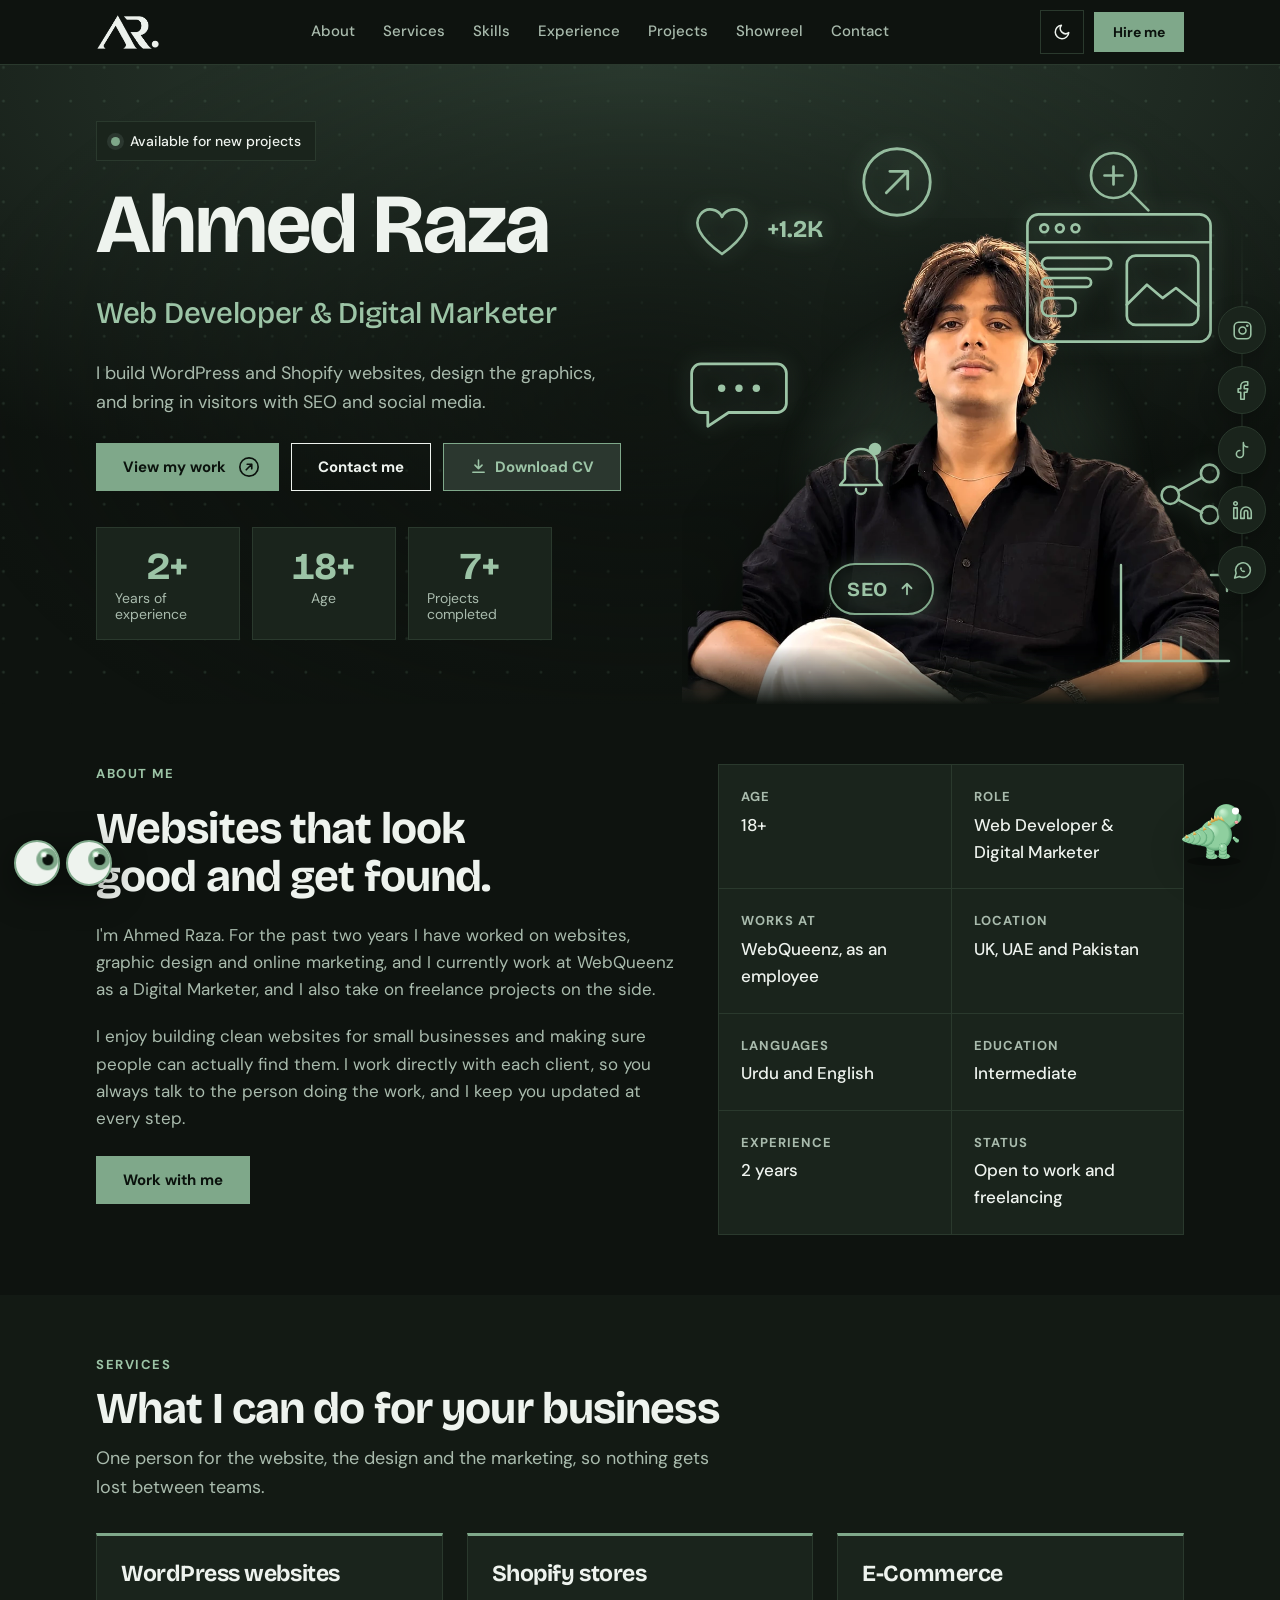
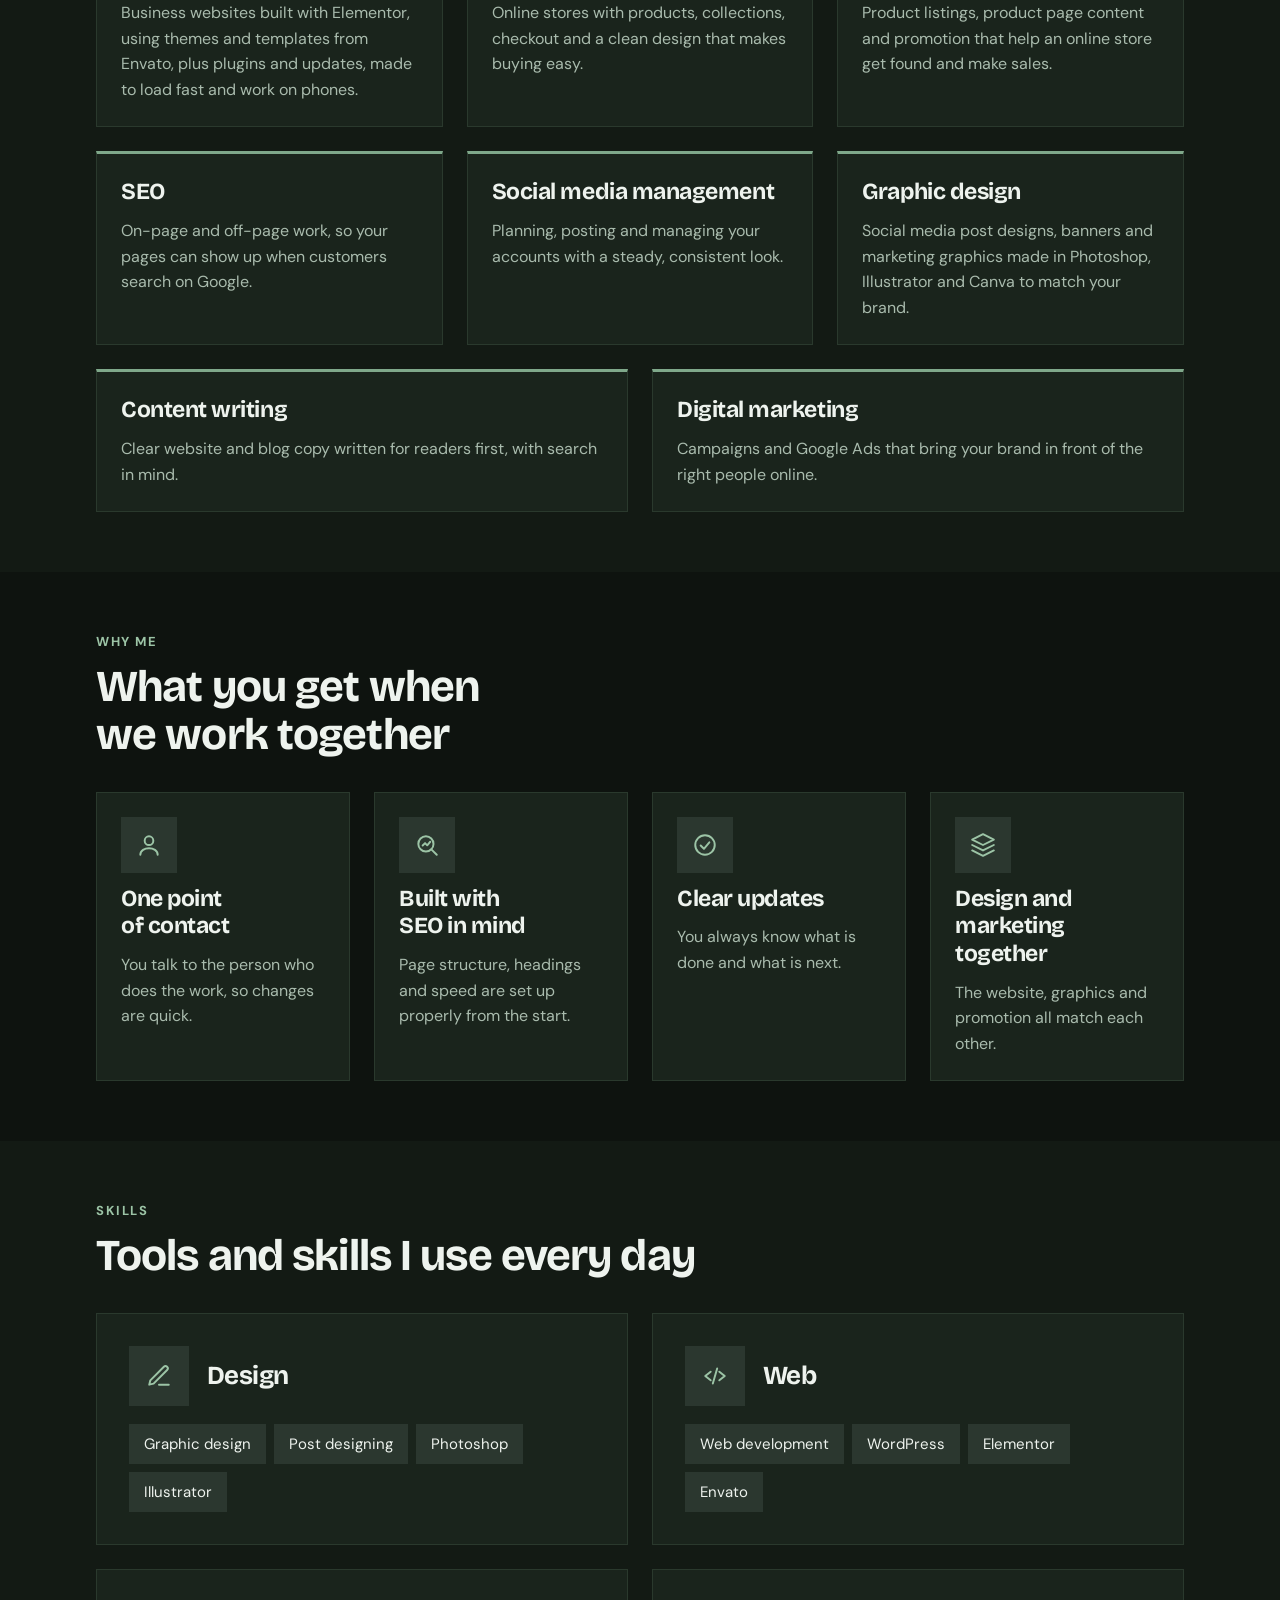
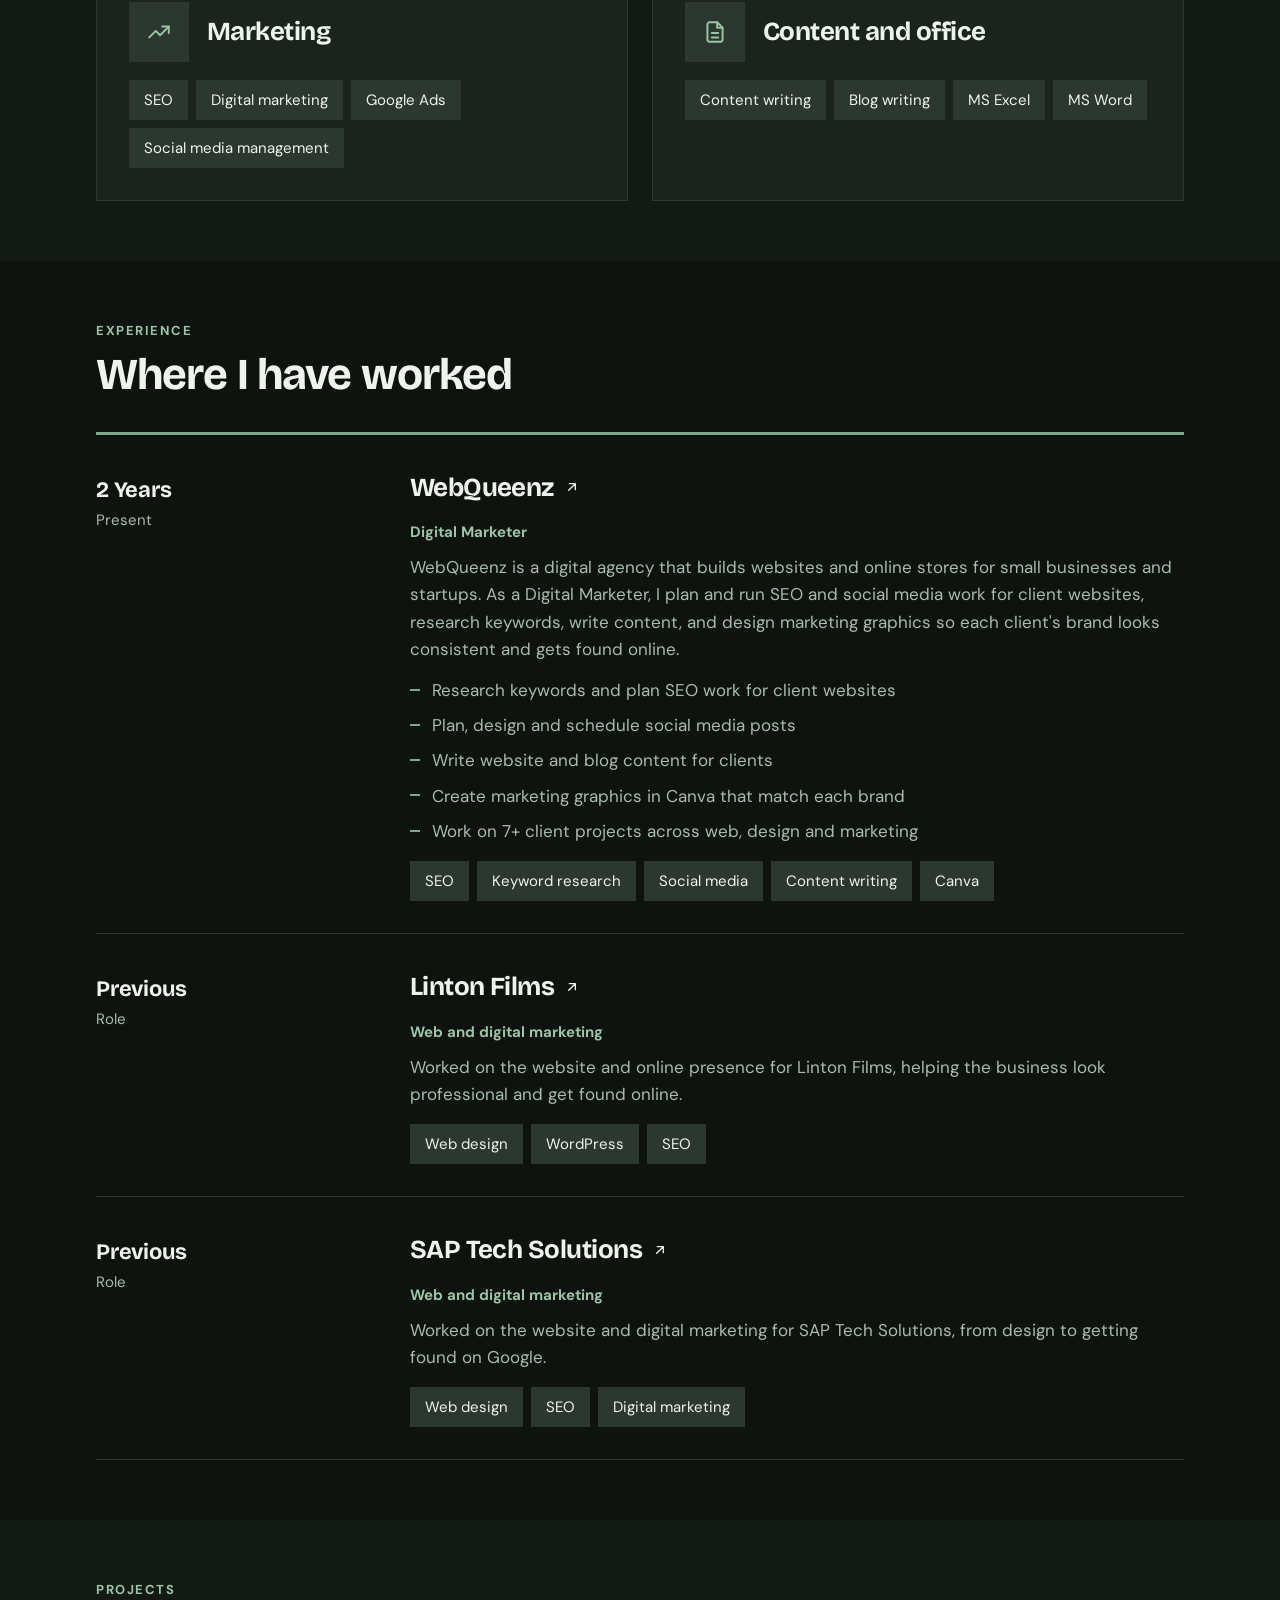
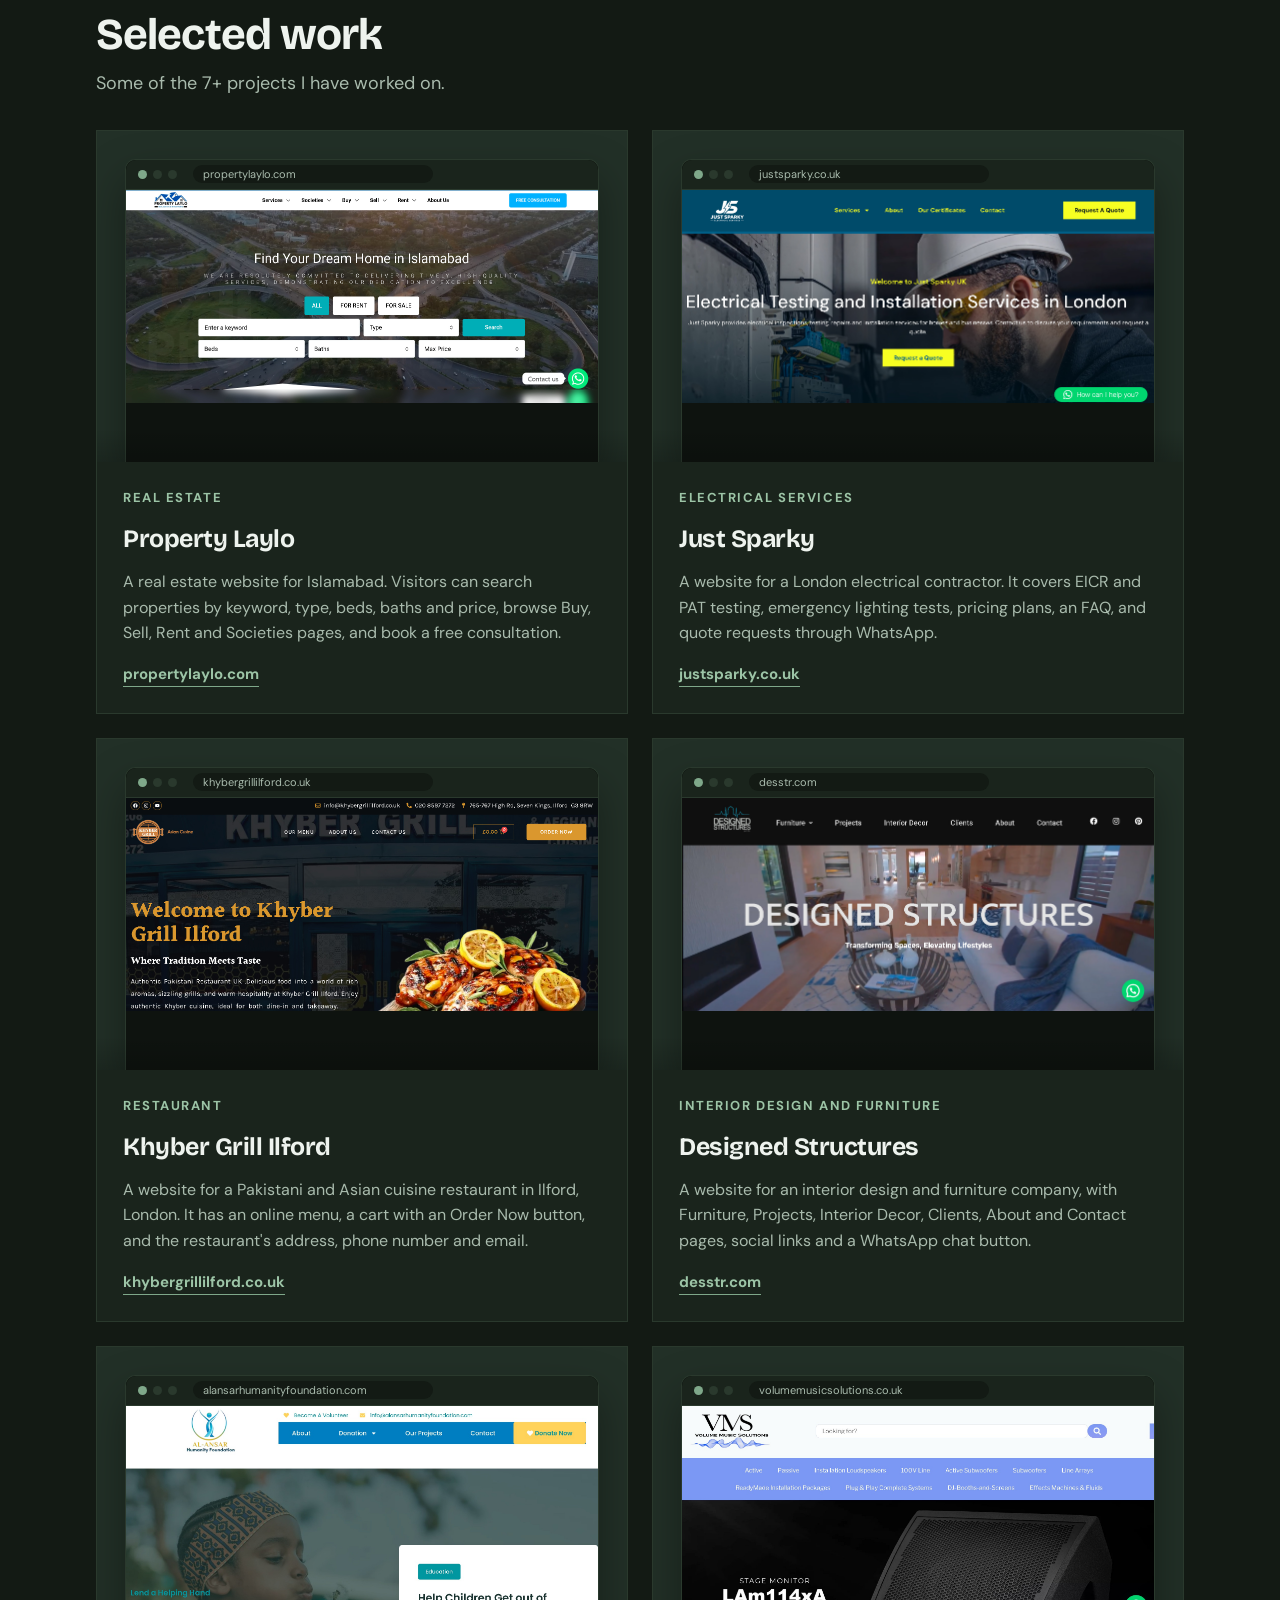
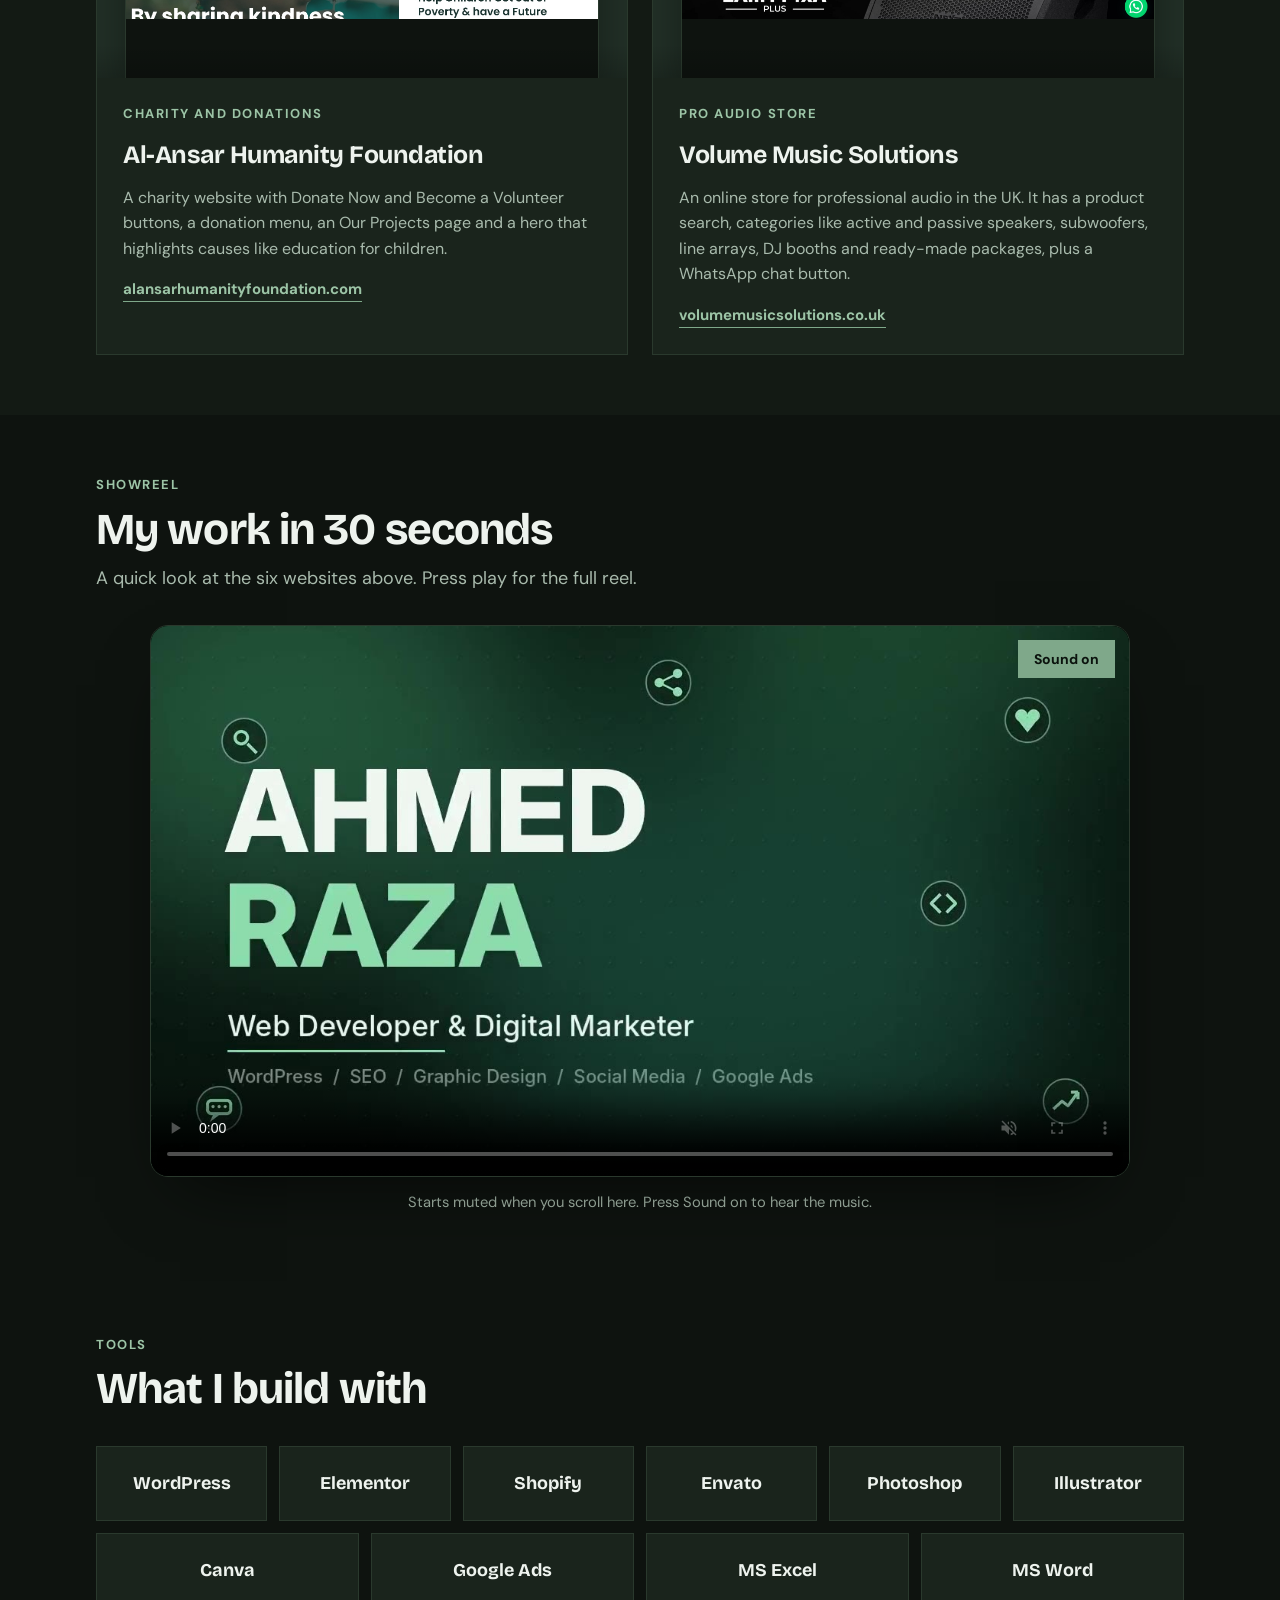
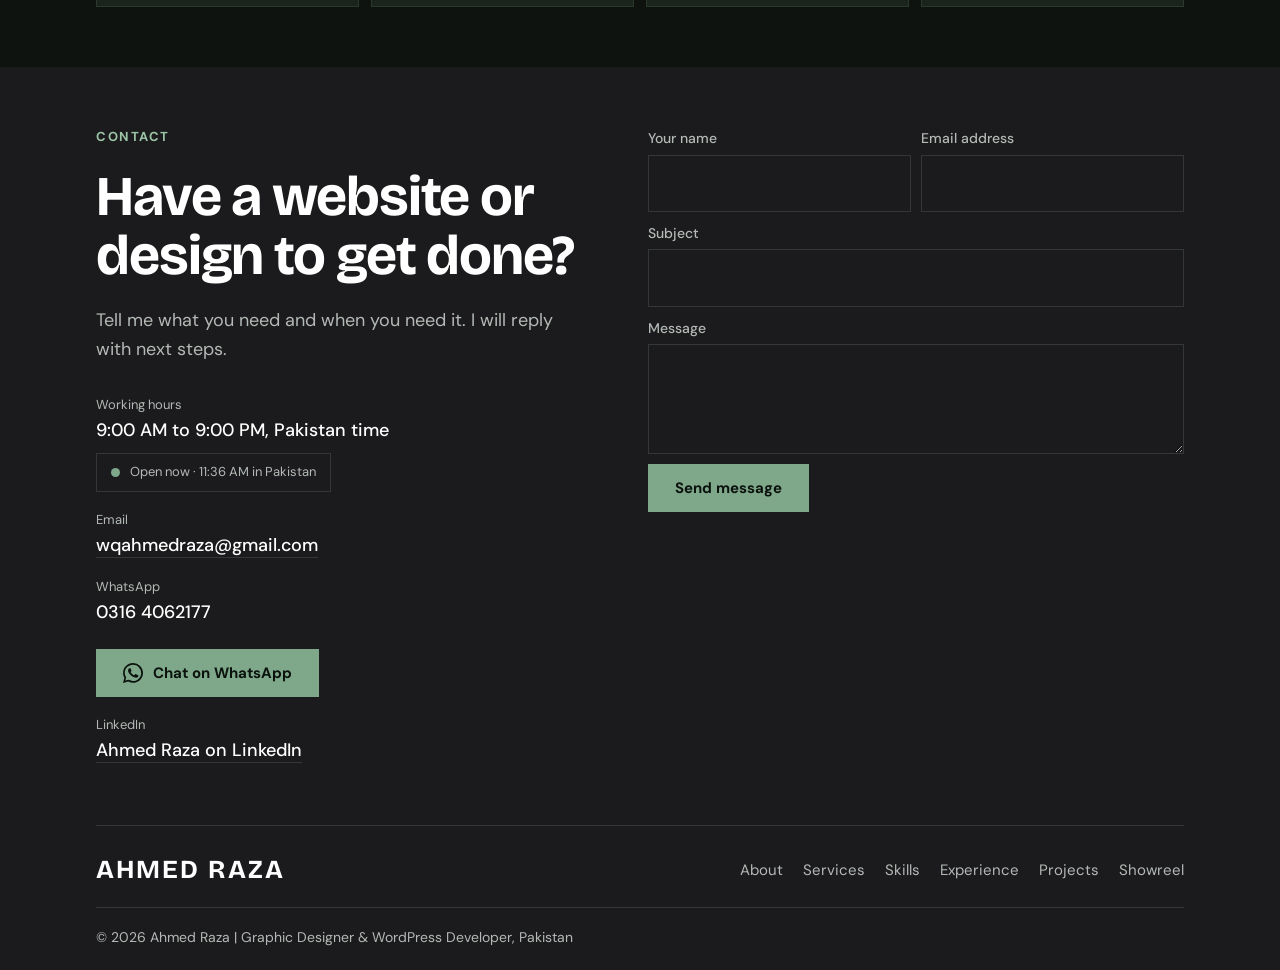
==== commit 47ca17ad: "Add small spinning dino in the corner Co-Authored-By: Claude Sonnet 5.5 <noreply@anthropic.com> Clau" ====
--- a/index.html
+++ b/index.html
@@ -503,10 +503,12 @@
   <div class="eye"><div class="iris"></div><div class="lid"></div></div>
   <div class="eye"><div class="iris"></div><div class="lid"></div></div>
 </div>
+<canvas id="dino" width="256" height="256" aria-hidden="true" title="Click me"></canvas>
 <script src="js/main.js"></script>
 <div class="cring" id="cring" aria-hidden="true"></div>
 <div class="cdot" id="cdot" aria-hidden="true"></div>
 <script src="js/eyes.js"></script>
 <script src="js/fx.js"></script>
+<script src="js/dino.js"></script>
 </body>
 </html>
--- a/css/style.css
+++ b/css/style.css
@@ -459,3 +459,7 @@
   .fip[style*="top:12%"][style*="right"]{display:none}
 }
 @media (prefers-reduced-motion: reduce){.fi,.heart svg,.bell svg,.chat circle,.f8 .draw{animation:none!important}.f8 .draw{stroke-dashoffset:0}}
+
+/* Small spinning dino (bottom-right corner) */
+#dino{position:fixed;right:max(10px,env(safe-area-inset-right,0px));bottom:max(6px,env(safe-area-inset-bottom,0px));width:112px;height:112px;z-index:30;cursor:pointer;filter:drop-shadow(0 10px 18px rgba(0,0,0,.4));animation:eyesIn .8s cubic-bezier(.34,1.56,.64,1) 3s backwards;-webkit-tap-highlight-color:transparent}
+@media (max-width:640px){#dino{width:88px;height:88px}}
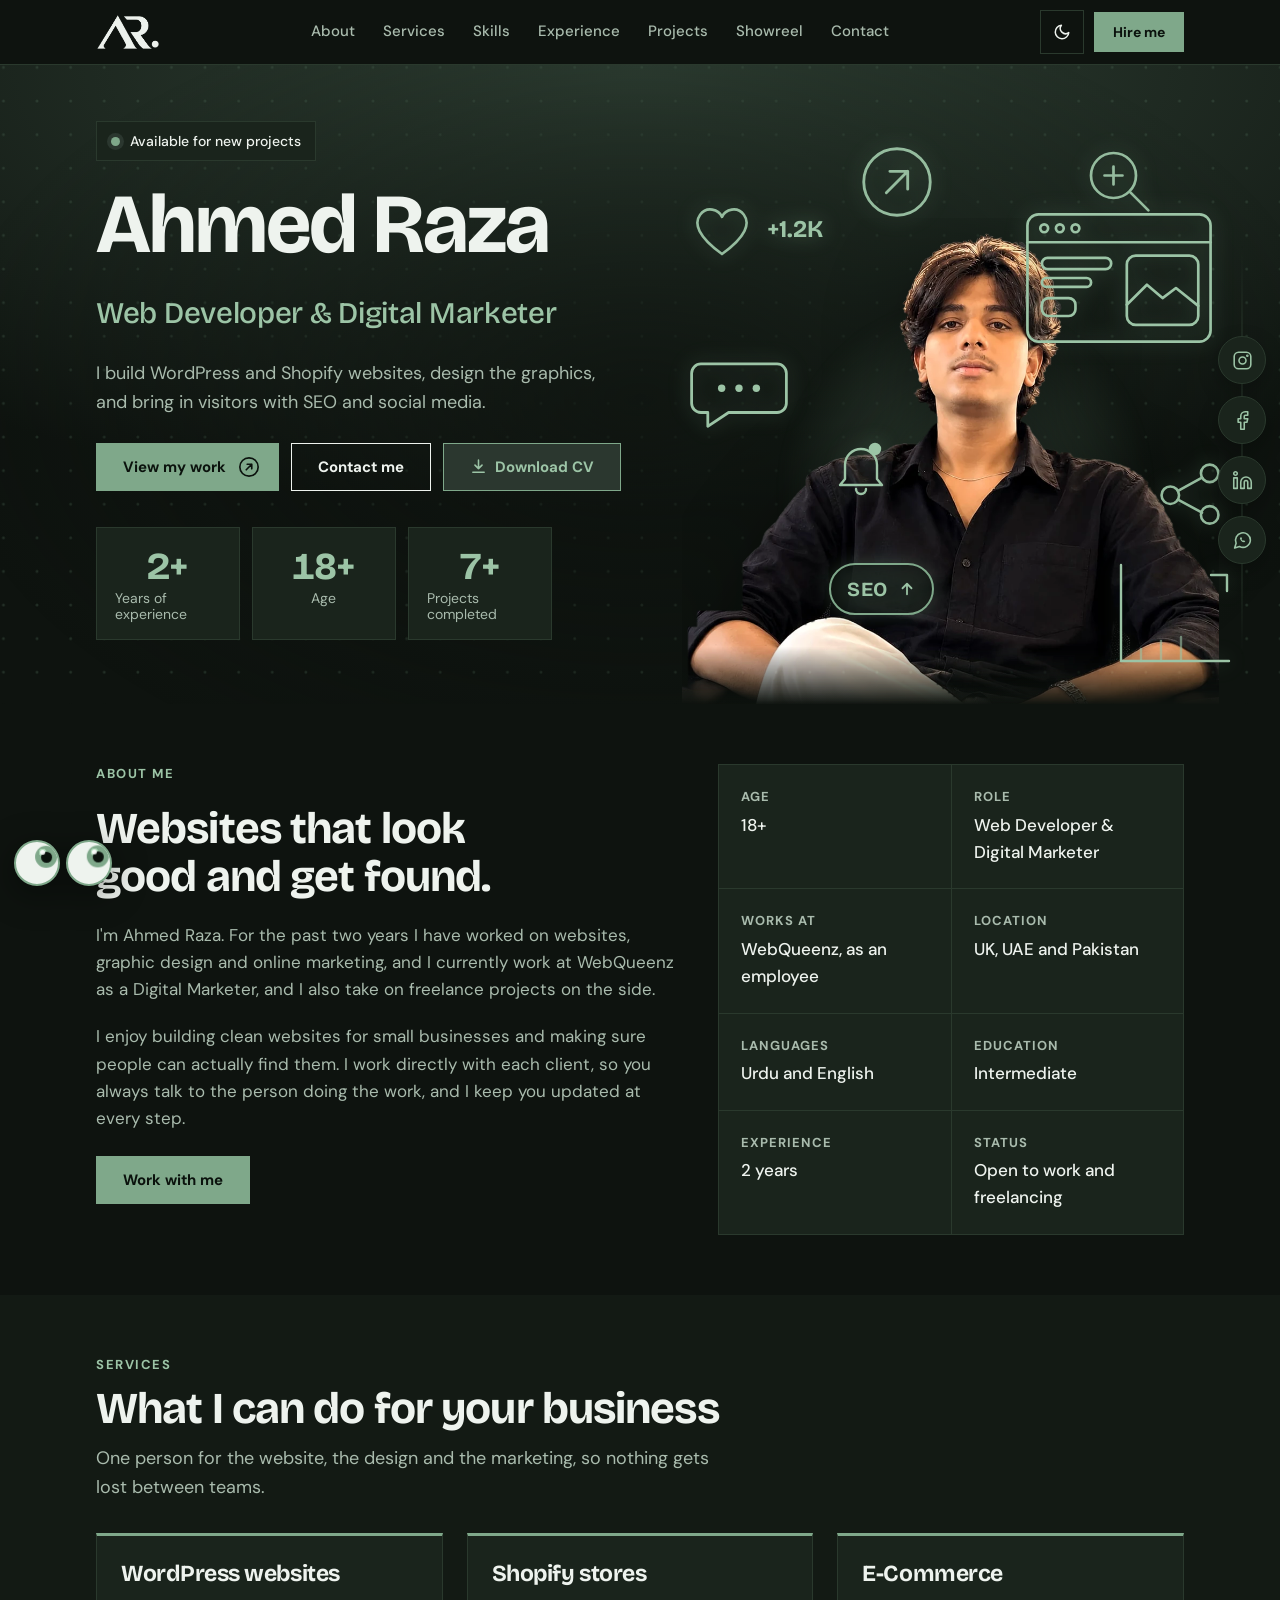
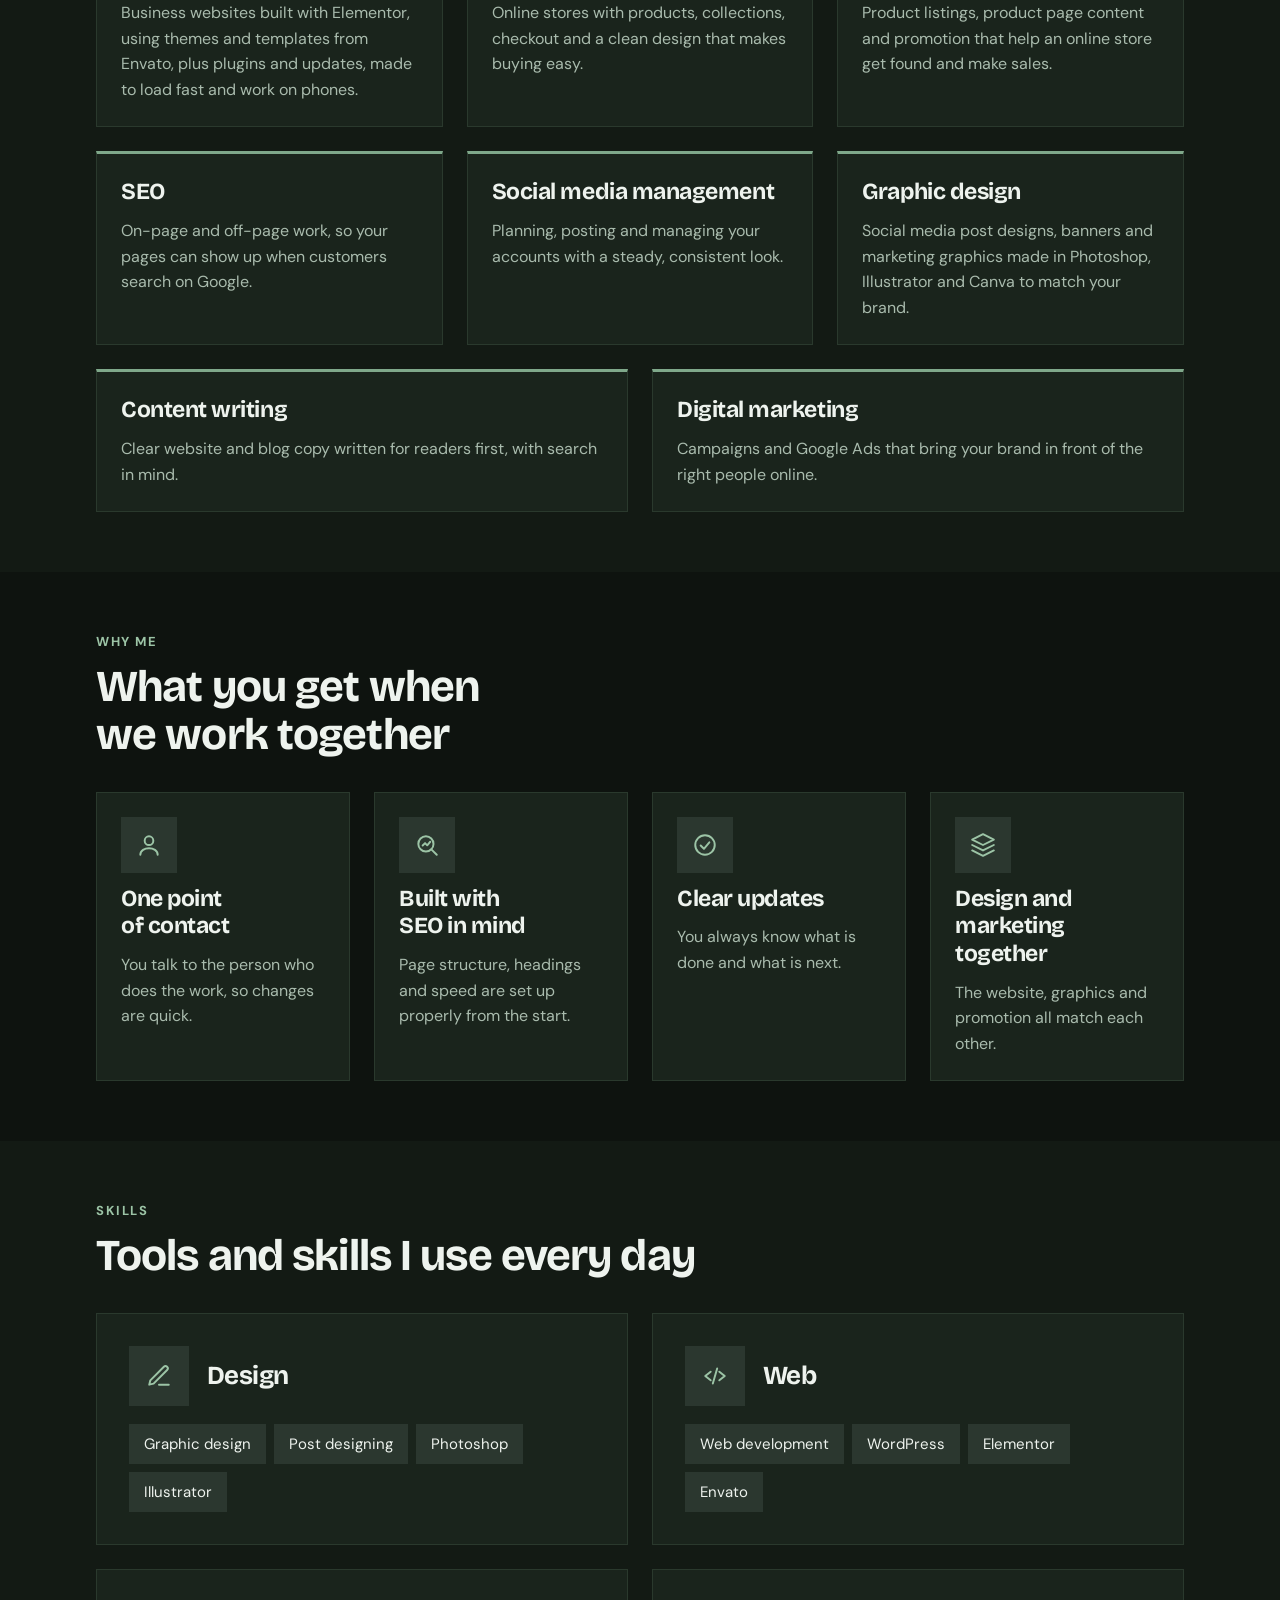
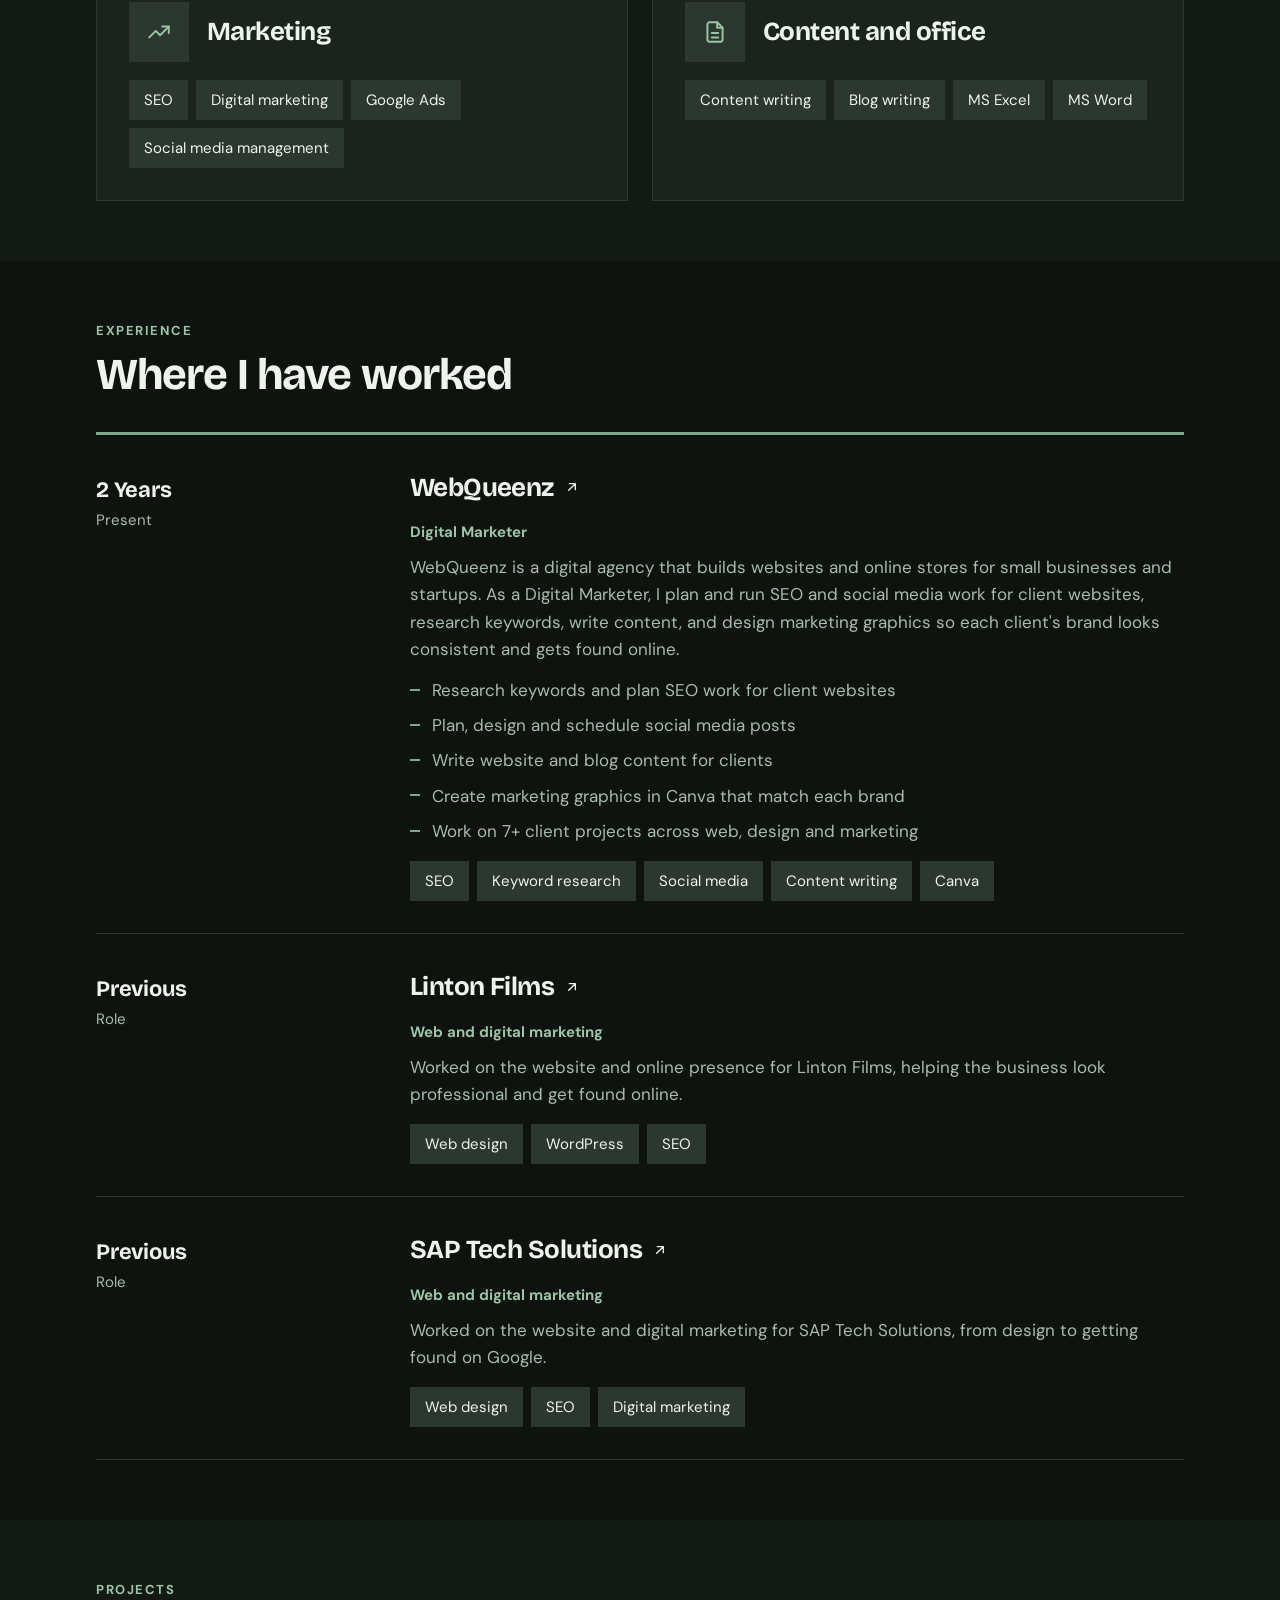
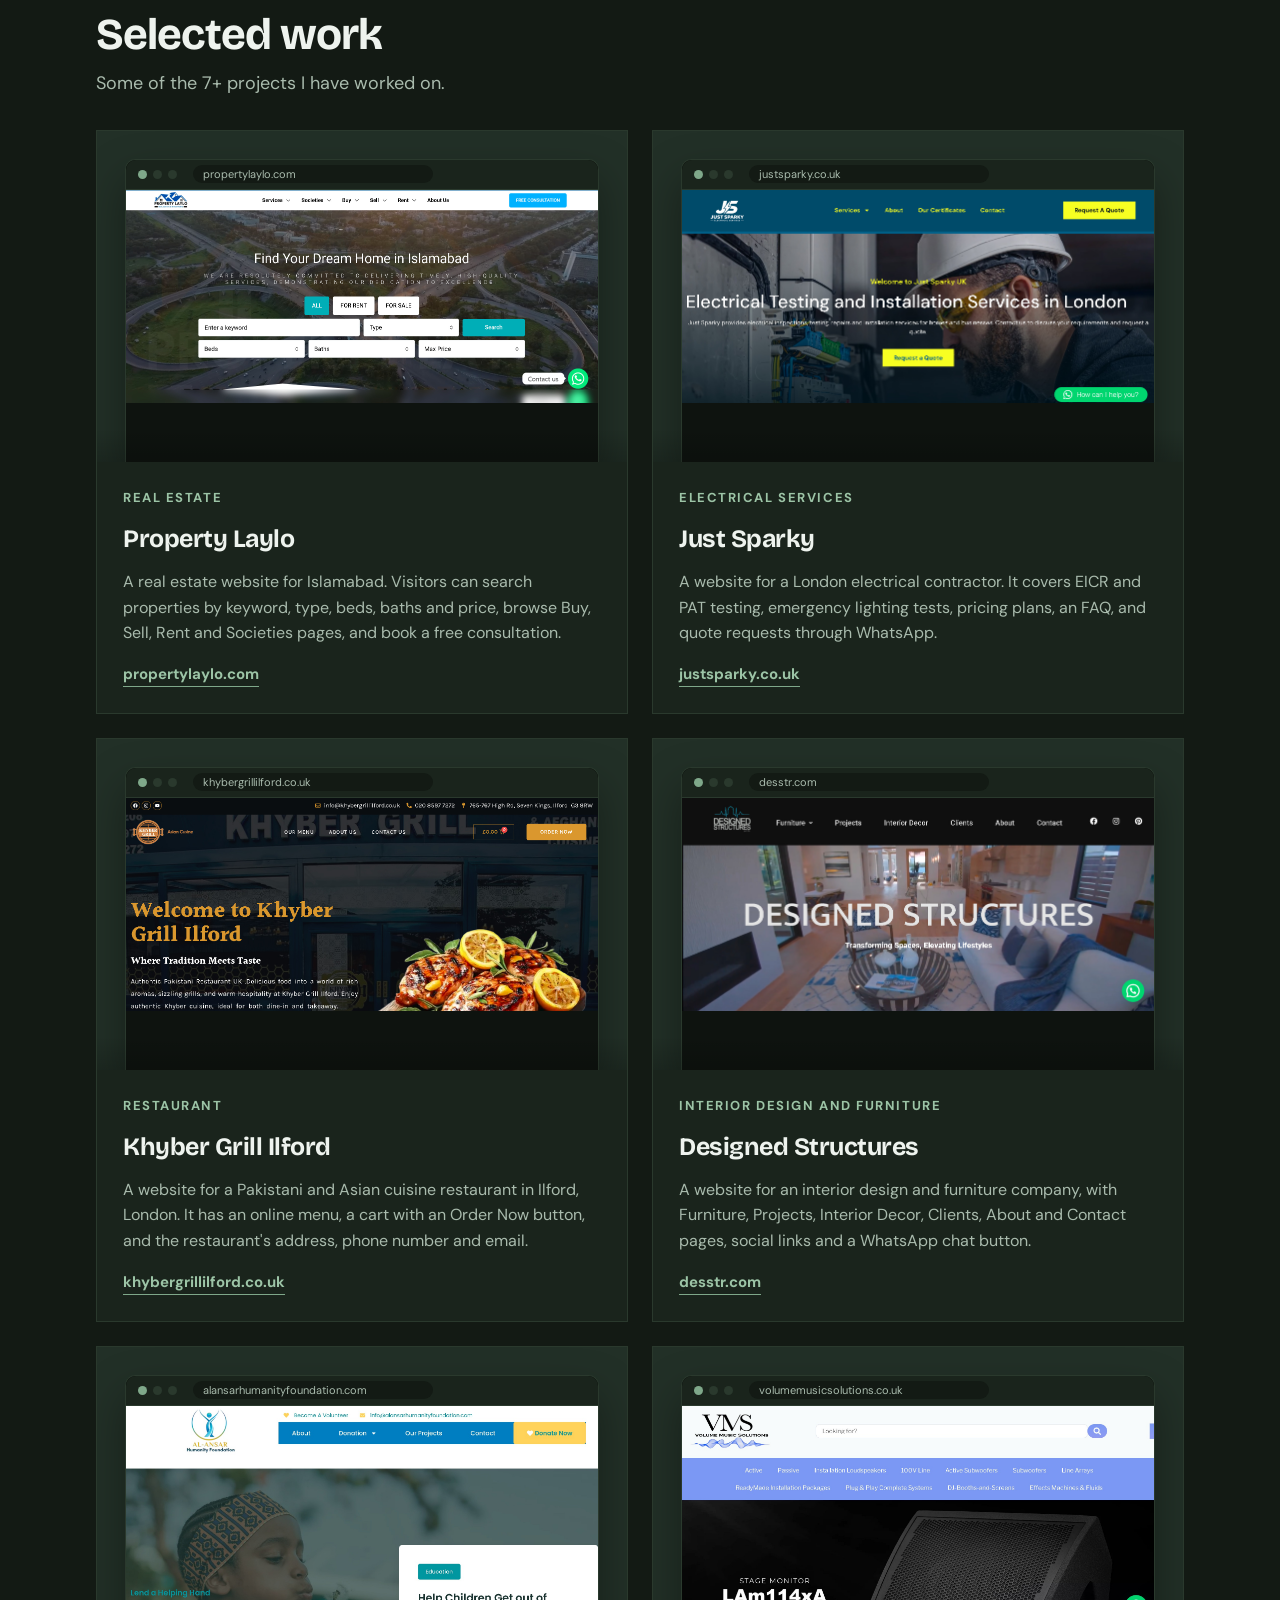
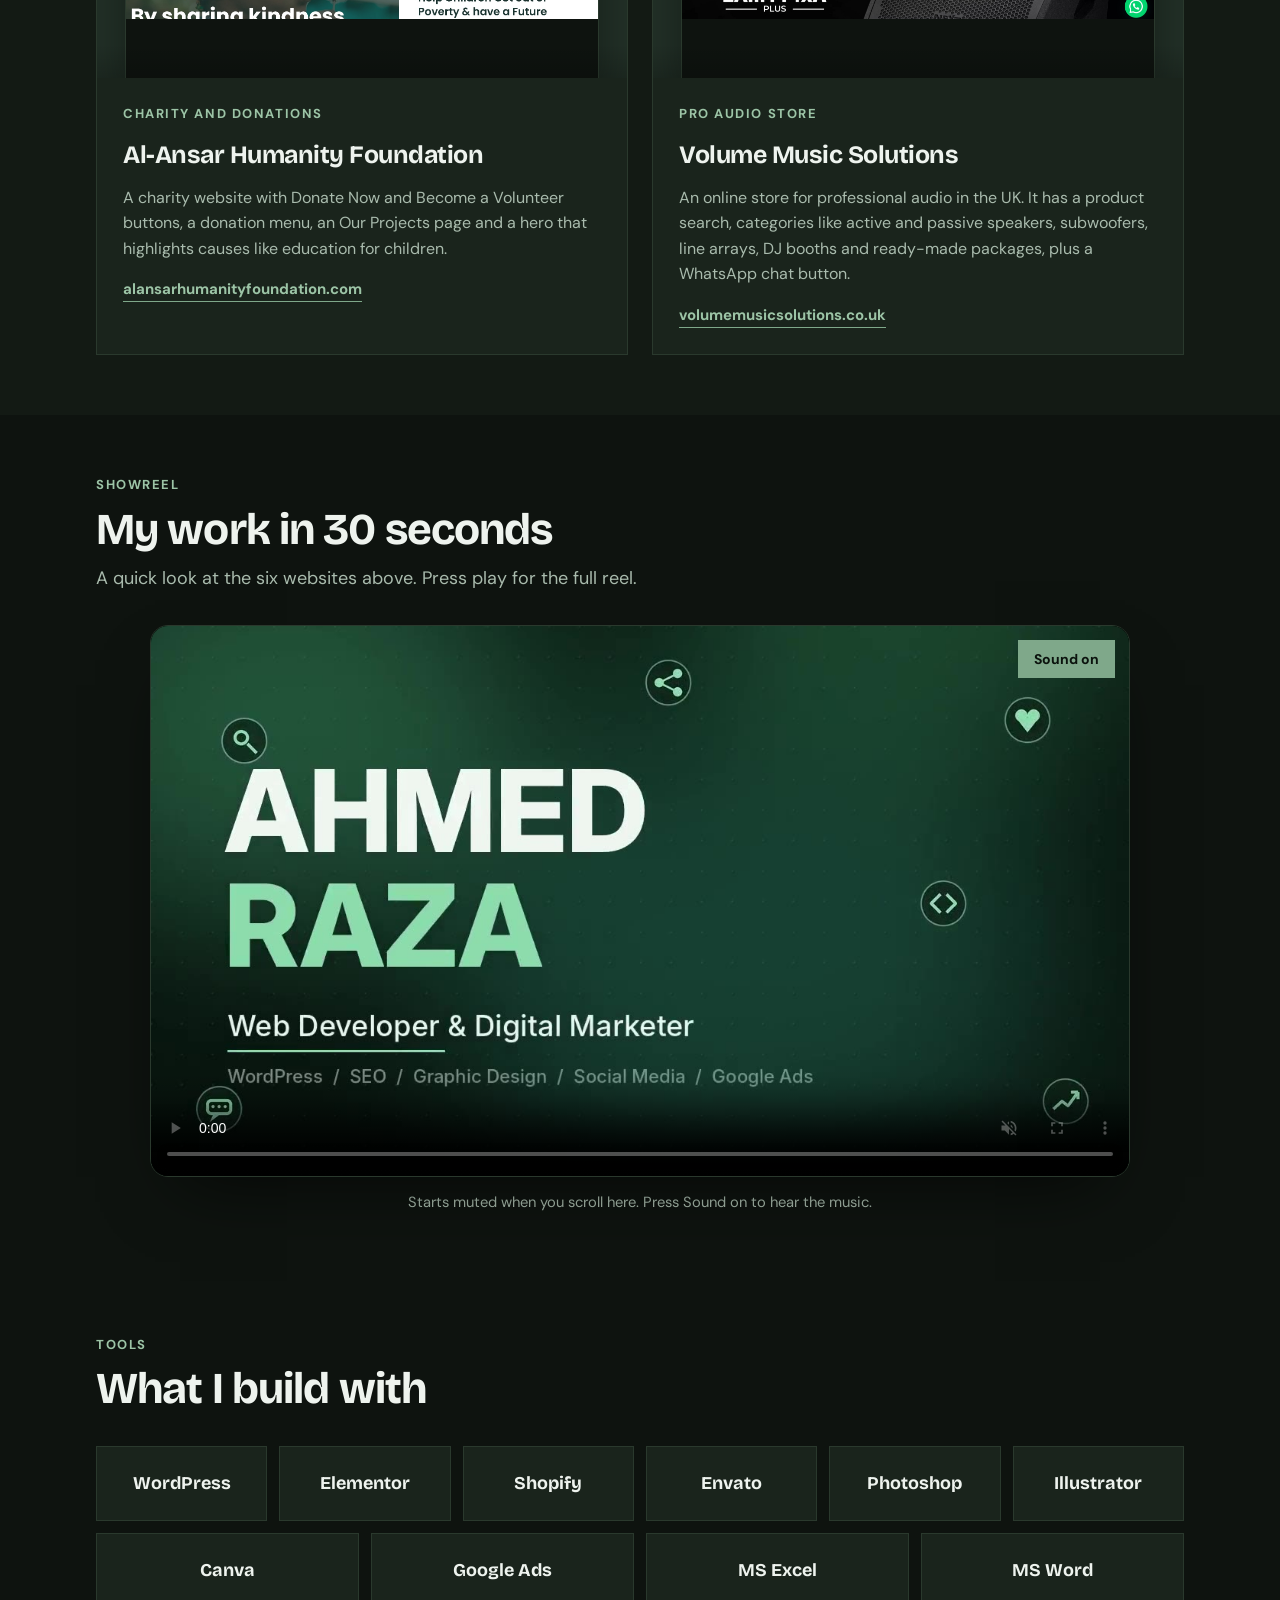
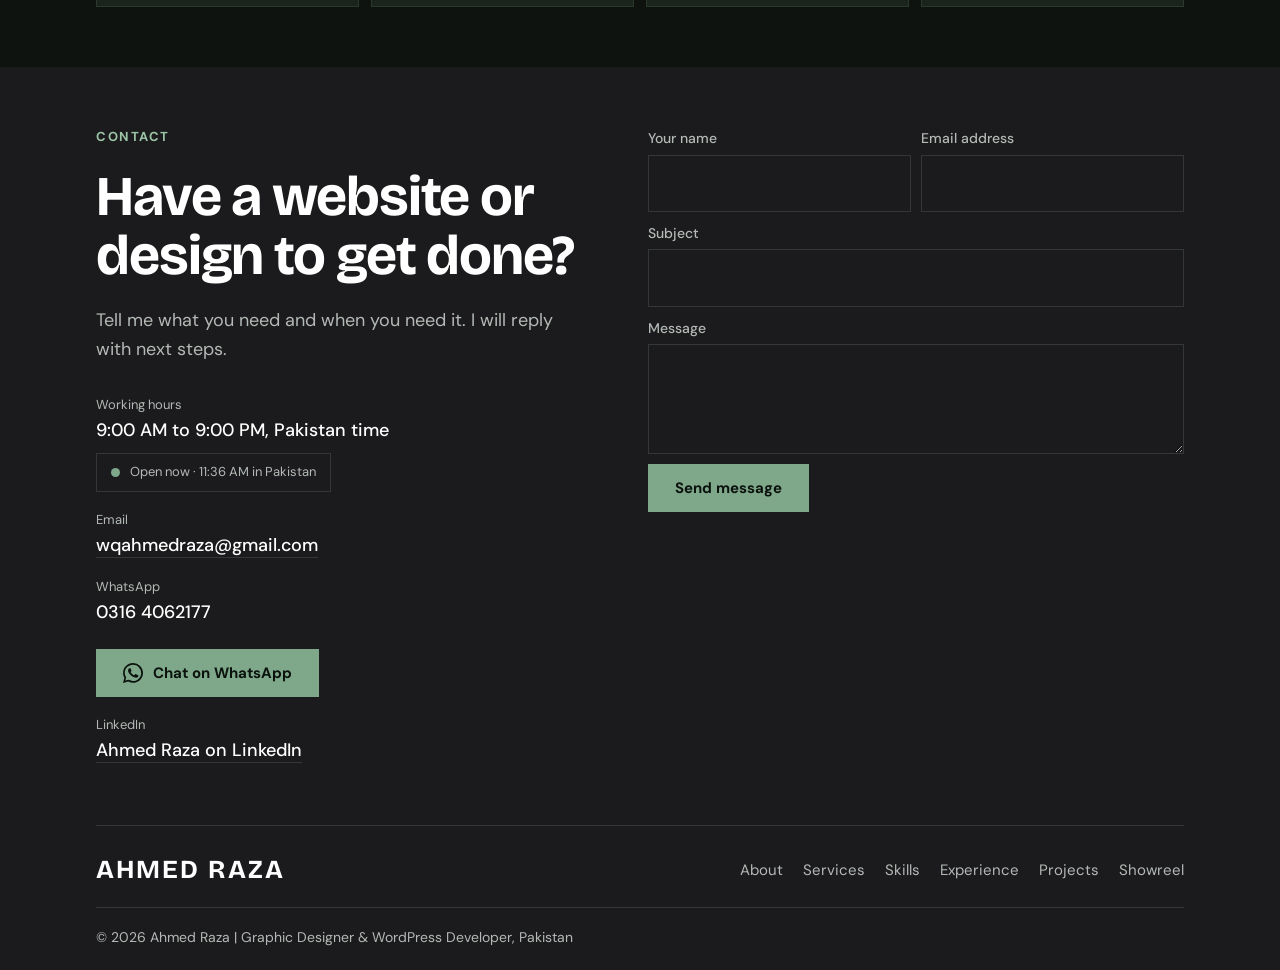
==== commit c1befb50: "Remove dino and TikTok, add Facebook link Co-Authored-By: Claude Sonnet 5.5 <noreply@anthropic.com> " ====
--- a/index.html
+++ b/index.html
@@ -26,7 +26,7 @@
 <script type="application/ld+json">
 {"@context":"https://schema.org","@graph":[
 {"@type":"WebSite","@id":"https://ahmedraza7865mm-stack.github.io/ahmedraza.io/#website","url":"https://ahmedraza7865mm-stack.github.io/ahmedraza.io/","name":"Ahmed Raza Portfolio","inLanguage":"en"},
-{"@type":"Person","@id":"https://ahmedraza7865mm-stack.github.io/ahmedraza.io/#person","name":"Ahmed Raza","jobTitle":"Web Developer & Digital Marketer","url":"https://ahmedraza7865mm-stack.github.io/ahmedraza.io/","image":"https://ahmedraza7865mm-stack.github.io/ahmedraza.io/assets/images/ahmed-raza.jpg","email":"mailto:wqahmedraza@gmail.com","telephone":"+923164062177","knowsLanguage":["Urdu","English"],"worksFor":{"@type":"Organization","name":"WebQueenz","url":"https://webqueenz.com"},"knowsAbout":["WordPress","Shopify","SEO","Digital marketing","Graphic design","Social media management","Google Ads","Web development"],"sameAs":["https://www.linkedin.com/in/ahmed-raza-44aa26369/","https://www.instagram.com/wqahmed.raza/"]}
+{"@type":"Person","@id":"https://ahmedraza7865mm-stack.github.io/ahmedraza.io/#person","name":"Ahmed Raza","jobTitle":"Web Developer & Digital Marketer","url":"https://ahmedraza7865mm-stack.github.io/ahmedraza.io/","image":"https://ahmedraza7865mm-stack.github.io/ahmedraza.io/assets/images/ahmed-raza.jpg","email":"mailto:wqahmedraza@gmail.com","telephone":"+923164062177","knowsLanguage":["Urdu","English"],"worksFor":{"@type":"Organization","name":"WebQueenz","url":"https://webqueenz.com"},"knowsAbout":["WordPress","Shopify","SEO","Digital marketing","Graphic design","Social media management","Google Ads","Web development"],"sameAs":["https://www.linkedin.com/in/ahmed-raza-44aa26369/","https://www.instagram.com/wqahmed.raza/","https://www.facebook.com/profile.php?id=61595711507706"]}
 ]}
 </script>
 <link rel="icon" type="image/png" href="assets/images/logo.png">
@@ -488,14 +488,13 @@
       </div>
       <div class="foot-bottom">
         <span>© 2026 Ahmed Raza | Graphic Designer &amp; WordPress Developer, Pakistan</span>
-        <div class="social"><a href="https://www.instagram.com/wqahmed.raza/" target="_blank" rel="noopener" data-social="instagram" aria-label="Instagram"><svg width="22" height="22" viewBox="0 0 24 24" fill="none" stroke="currentColor" stroke-width="1.8" stroke-linecap="round" stroke-linejoin="round" aria-hidden="true"><rect x="2.5" y="2.5" width="19" height="19" rx="5"/><circle cx="12" cy="12" r="4"/><circle cx="17.5" cy="6.5" r=".6" fill="currentColor"/></svg></a><a href="#contact" data-social="facebook" aria-label="Facebook"><svg width="22" height="22" viewBox="0 0 24 24" fill="none" stroke="currentColor" stroke-width="1.8" stroke-linecap="round" stroke-linejoin="round" aria-hidden="true"><path d="M18 2h-3a5 5 0 0 0-5 5v3H7v4h3v8h4v-8h3l1-4h-4V7a1 1 0 0 1 1-1h3z"/></svg></a><a href="#contact" data-social="tiktok" aria-label="TikTok"><svg width="22" height="22" viewBox="0 0 24 24" fill="none" stroke="currentColor" stroke-width="1.8" stroke-linecap="round" stroke-linejoin="round" aria-hidden="true"><path d="M9 12a4 4 0 1 0 4 4V3a5 5 0 0 0 5 5"/></svg></a><a href="https://www.linkedin.com/in/ahmed-raza-44aa26369/" target="_blank" rel="noopener" aria-label="LinkedIn"><svg width="22" height="22" viewBox="0 0 24 24" fill="none" stroke="currentColor" stroke-width="1.8" stroke-linecap="round" stroke-linejoin="round" aria-hidden="true"><path d="M16 8a6 6 0 0 1 6 6v7h-4v-7a2 2 0 0 0-2-2 2 2 0 0 0-2 2v7h-4v-7a6 6 0 0 1 6-6z"/><rect x="2" y="9" width="4" height="12"/><circle cx="4" cy="4" r="2"/></svg></a></div>
+        <div class="social"><a href="https://www.instagram.com/wqahmed.raza/" target="_blank" rel="noopener" data-social="instagram" aria-label="Instagram"><svg width="22" height="22" viewBox="0 0 24 24" fill="none" stroke="currentColor" stroke-width="1.8" stroke-linecap="round" stroke-linejoin="round" aria-hidden="true"><rect x="2.5" y="2.5" width="19" height="19" rx="5"/><circle cx="12" cy="12" r="4"/><circle cx="17.5" cy="6.5" r=".6" fill="currentColor"/></svg></a><a href="https://www.facebook.com/profile.php?id=61595711507706" target="_blank" rel="noopener" data-social="facebook" aria-label="Facebook"><svg width="22" height="22" viewBox="0 0 24 24" fill="none" stroke="currentColor" stroke-width="1.8" stroke-linecap="round" stroke-linejoin="round" aria-hidden="true"><path d="M18 2h-3a5 5 0 0 0-5 5v3H7v4h3v8h4v-8h3l1-4h-4V7a1 1 0 0 1 1-1h3z"/></svg></a><a href="https://www.linkedin.com/in/ahmed-raza-44aa26369/" target="_blank" rel="noopener" aria-label="LinkedIn"><svg width="22" height="22" viewBox="0 0 24 24" fill="none" stroke="currentColor" stroke-width="1.8" stroke-linecap="round" stroke-linejoin="round" aria-hidden="true"><path d="M16 8a6 6 0 0 1 6 6v7h-4v-7a2 2 0 0 0-2-2 2 2 0 0 0-2 2v7h-4v-7a6 6 0 0 1 6-6z"/><rect x="2" y="9" width="4" height="12"/><circle cx="4" cy="4" r="2"/></svg></a></div>
       </div>
     </div>
 </div></footer>
 <nav class="rail" aria-label="Social links">
     <a href="https://www.instagram.com/wqahmed.raza/" target="_blank" rel="noopener" data-social="instagram" aria-label="Instagram" style="--n:0"><svg width="21" height="21" viewBox="0 0 24 24" fill="none" stroke="currentColor" stroke-width="1.8" stroke-linecap="round" stroke-linejoin="round" aria-hidden="true"><rect x="2.5" y="2.5" width="19" height="19" rx="5"/><circle cx="12" cy="12" r="4"/><circle cx="17.5" cy="6.5" r=".6" fill="currentColor"/></svg><span class="tip">Instagram</span></a>
-    <a href="#contact" data-social="facebook" aria-label="Facebook" style="--n:1"><svg width="21" height="21" viewBox="0 0 24 24" fill="none" stroke="currentColor" stroke-width="1.8" stroke-linecap="round" stroke-linejoin="round" aria-hidden="true"><path d="M18 2h-3a5 5 0 0 0-5 5v3H7v4h3v8h4v-8h3l1-4h-4V7a1 1 0 0 1 1-1h3z"/></svg><span class="tip">Facebook</span></a>
-    <a href="#contact" data-social="tiktok" aria-label="TikTok" style="--n:2"><svg width="21" height="21" viewBox="0 0 24 24" fill="none" stroke="currentColor" stroke-width="1.8" stroke-linecap="round" stroke-linejoin="round" aria-hidden="true"><path d="M9 12a4 4 0 1 0 4 4V3a5 5 0 0 0 5 5"/></svg><span class="tip">TikTok</span></a>
+    <a href="https://www.facebook.com/profile.php?id=61595711507706" target="_blank" rel="noopener" data-social="facebook" aria-label="Facebook" style="--n:1"><svg width="21" height="21" viewBox="0 0 24 24" fill="none" stroke="currentColor" stroke-width="1.8" stroke-linecap="round" stroke-linejoin="round" aria-hidden="true"><path d="M18 2h-3a5 5 0 0 0-5 5v3H7v4h3v8h4v-8h3l1-4h-4V7a1 1 0 0 1 1-1h3z"/></svg><span class="tip">Facebook</span></a>
     <a href="https://www.linkedin.com/in/ahmed-raza-44aa26369/" target="_blank" rel="noopener" data-social="linkedin" aria-label="LinkedIn" style="--n:3"><svg width="21" height="21" viewBox="0 0 24 24" fill="none" stroke="currentColor" stroke-width="1.8" stroke-linecap="round" stroke-linejoin="round" aria-hidden="true"><path d="M16 8a6 6 0 0 1 6 6v7h-4v-7a2 2 0 0 0-2-2 2 2 0 0 0-2 2v7h-4v-7a6 6 0 0 1 6-6z"/><rect x="2" y="9" width="4" height="12"/><circle cx="4" cy="4" r="2"/></svg><span class="tip">LinkedIn</span></a>
     <a href="https://wa.me/923164062177?text=Hi%20Ahmed%2C%20I%20saw%20your%20portfolio%20and%20I%20would%20like%20to%20talk%20about%20a%20project." target="_blank" rel="noopener" data-social="whatsapp" aria-label="WhatsApp" style="--n:4"><svg width="21" height="21" viewBox="0 0 24 24" fill="none" stroke="currentColor" stroke-width="1.8" stroke-linecap="round" stroke-linejoin="round" aria-hidden="true"><path d="M21 11.5a8.4 8.4 0 0 1-12.4 7.3L3 20.5l1.7-5.4A8.5 8.5 0 1 1 21 11.5z"/><path d="M9 9c.3 2.6 2.4 4.7 5 5l1.2-1.2-1.8-1-.7.6c-.8-.3-1.5-1-1.8-1.8l.6-.7-1-1.8z" fill="currentColor" stroke="none"/></svg><span class="tip">WhatsApp</span></a>
 </nav>
@@ -503,12 +502,10 @@
   <div class="eye"><div class="iris"></div><div class="lid"></div></div>
   <div class="eye"><div class="iris"></div><div class="lid"></div></div>
 </div>
-<canvas id="dino" width="256" height="256" aria-hidden="true" title="Click me"></canvas>
 <script src="js/main.js"></script>
 <div class="cring" id="cring" aria-hidden="true"></div>
 <div class="cdot" id="cdot" aria-hidden="true"></div>
 <script src="js/eyes.js"></script>
 <script src="js/fx.js"></script>
-<script src="js/dino.js"></script>
 </body>
 </html>
--- a/css/style.css
+++ b/css/style.css
@@ -460,6 +460,4 @@
 }
 @media (prefers-reduced-motion: reduce){.fi,.heart svg,.bell svg,.chat circle,.f8 .draw{animation:none!important}.f8 .draw{stroke-dashoffset:0}}
 
-/* Small spinning dino (bottom-right corner) */
-#dino{position:fixed;right:max(10px,env(safe-area-inset-right,0px));bottom:max(6px,env(safe-area-inset-bottom,0px));width:112px;height:112px;z-index:30;cursor:pointer;filter:drop-shadow(0 10px 18px rgba(0,0,0,.4));animation:eyesIn .8s cubic-bezier(.34,1.56,.64,1) 3s backwards;-webkit-tap-highlight-color:transparent}
-@media (max-width:640px){#dino{width:88px;height:88px}}
+@media (max-width:760px){.sitefoot{padding-bottom:64px}}
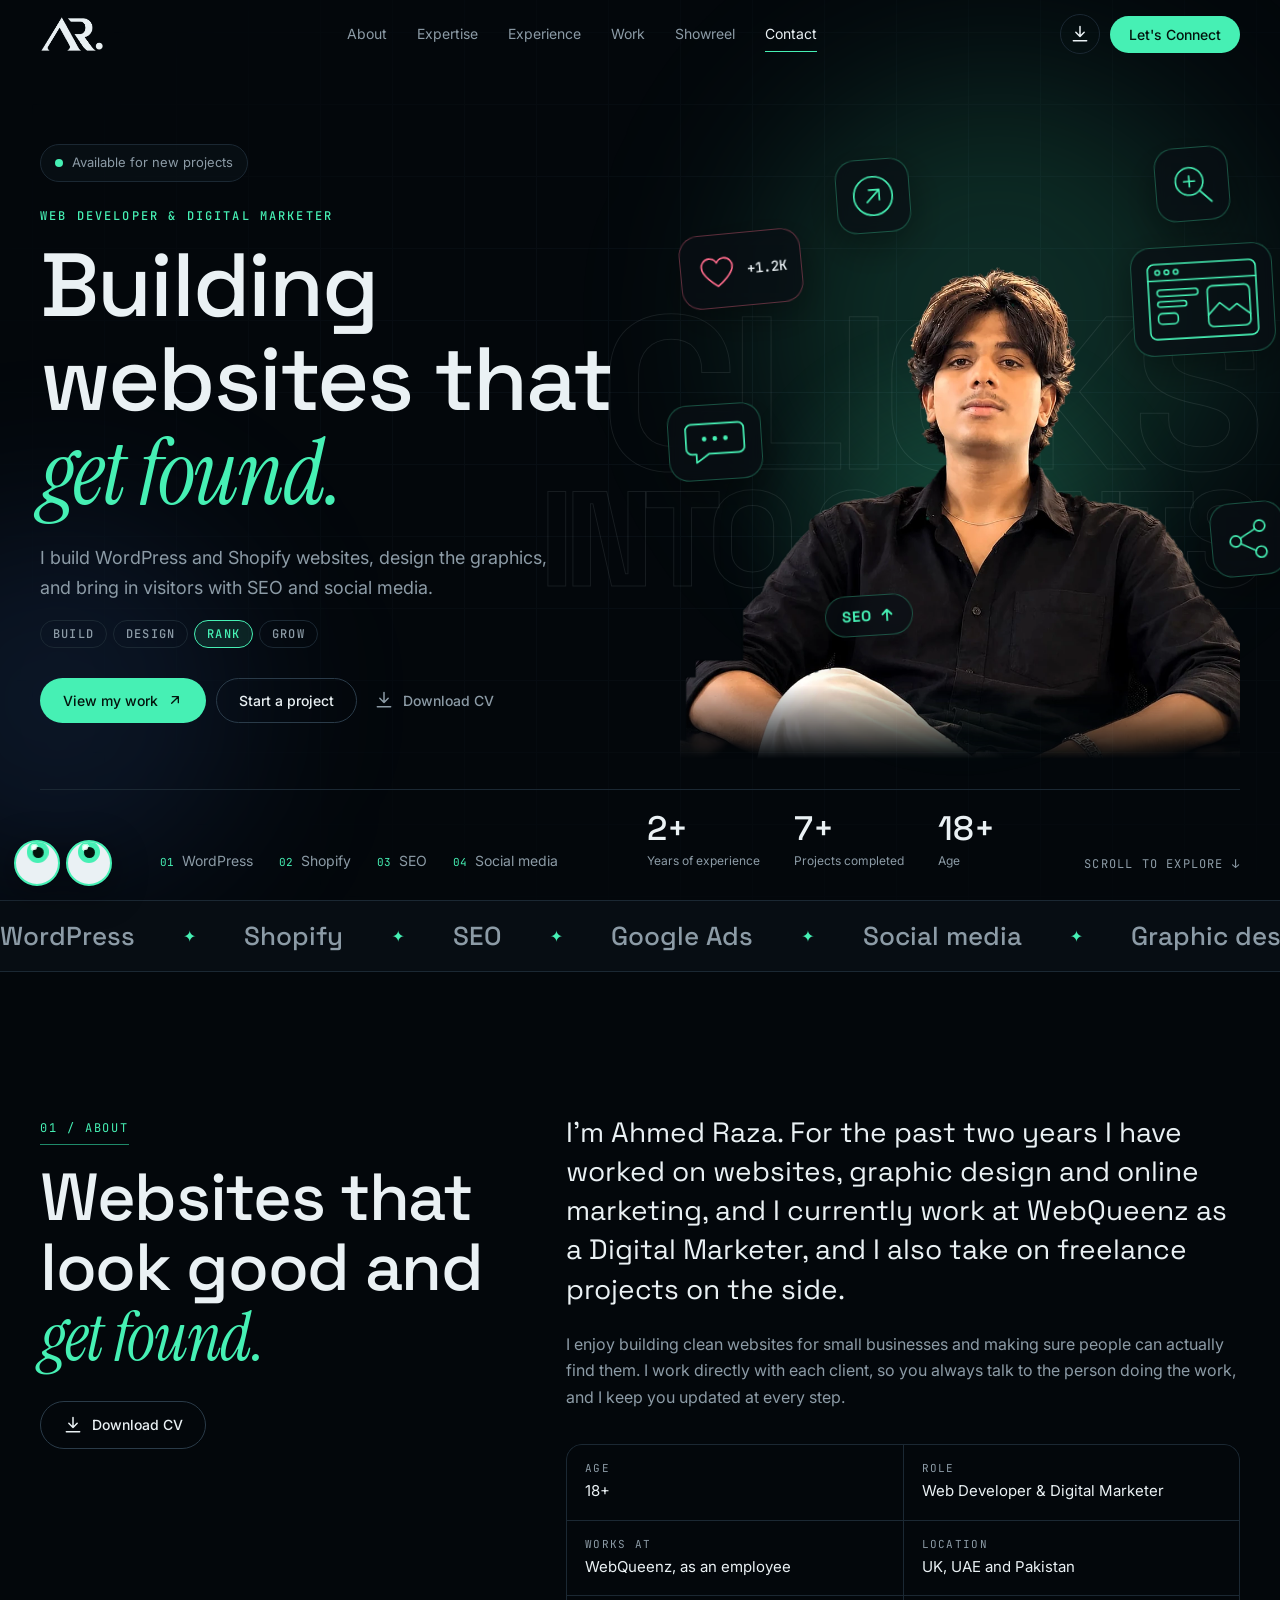
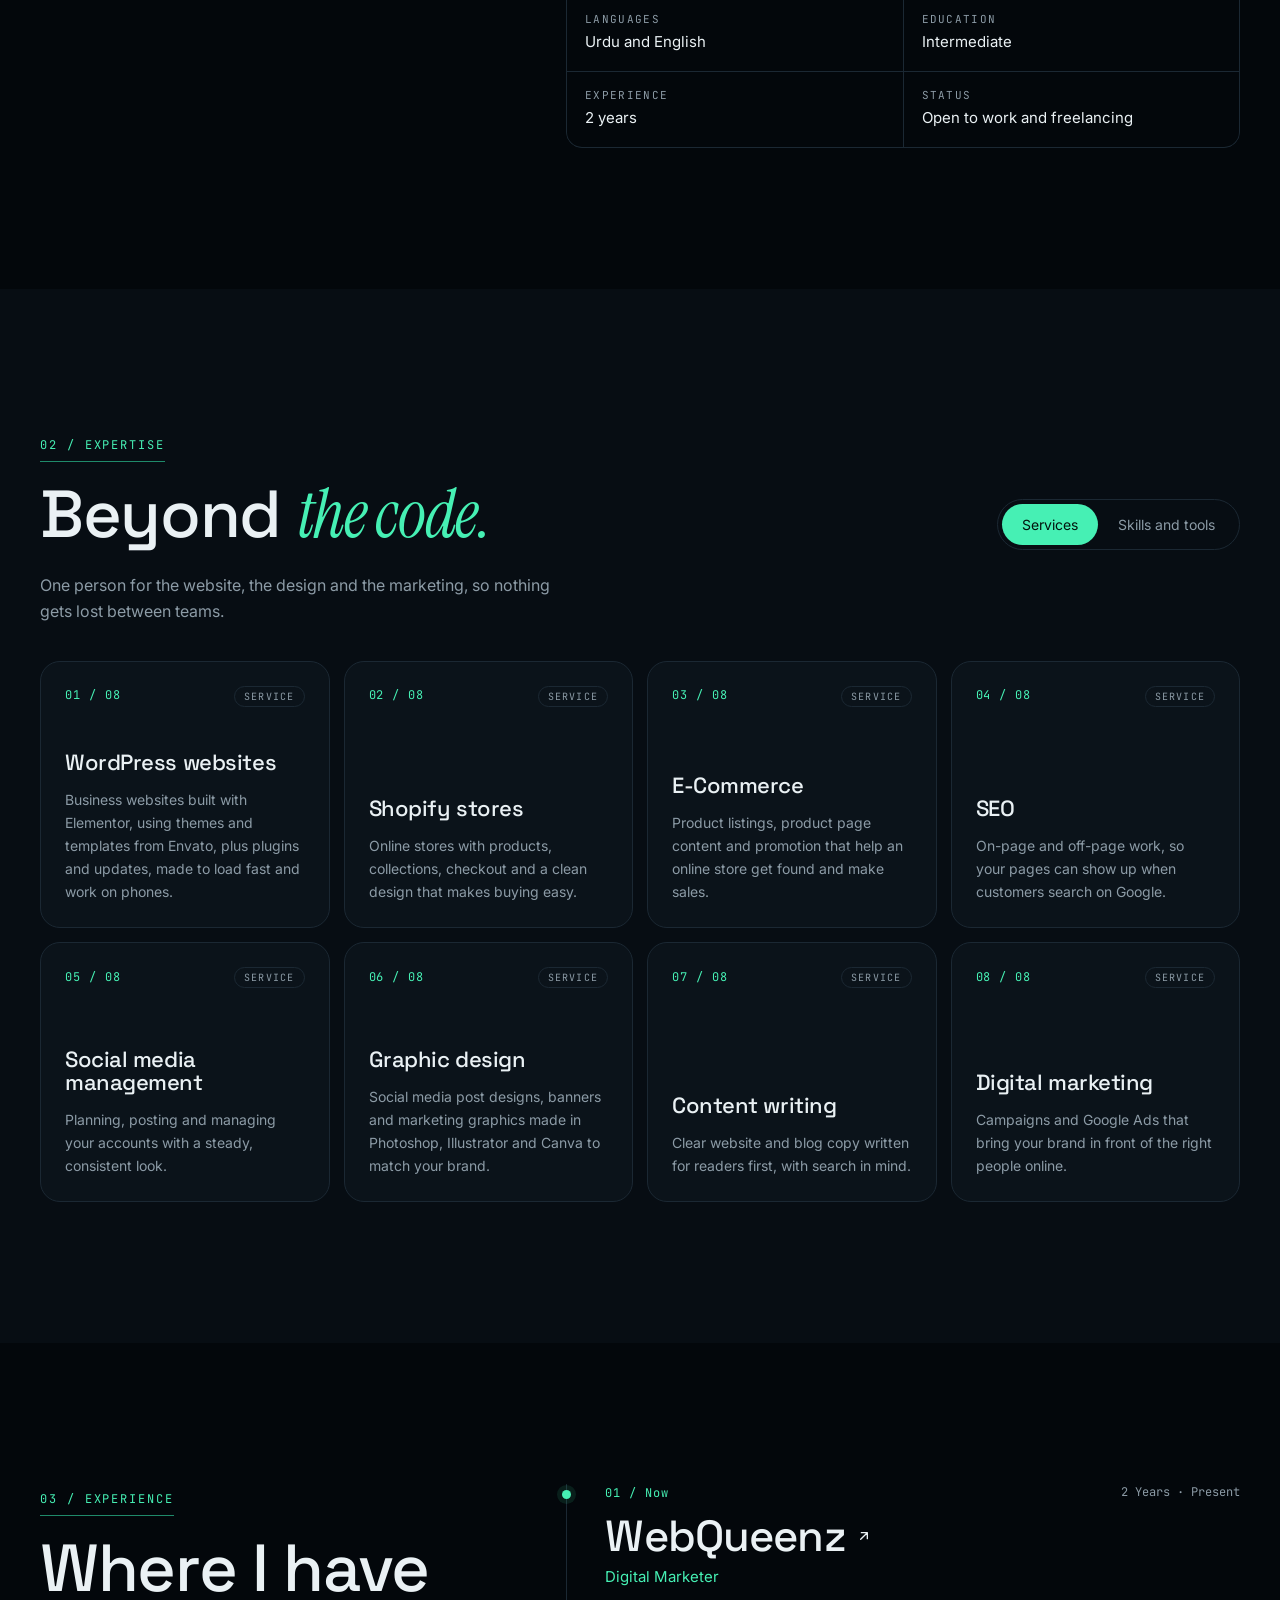
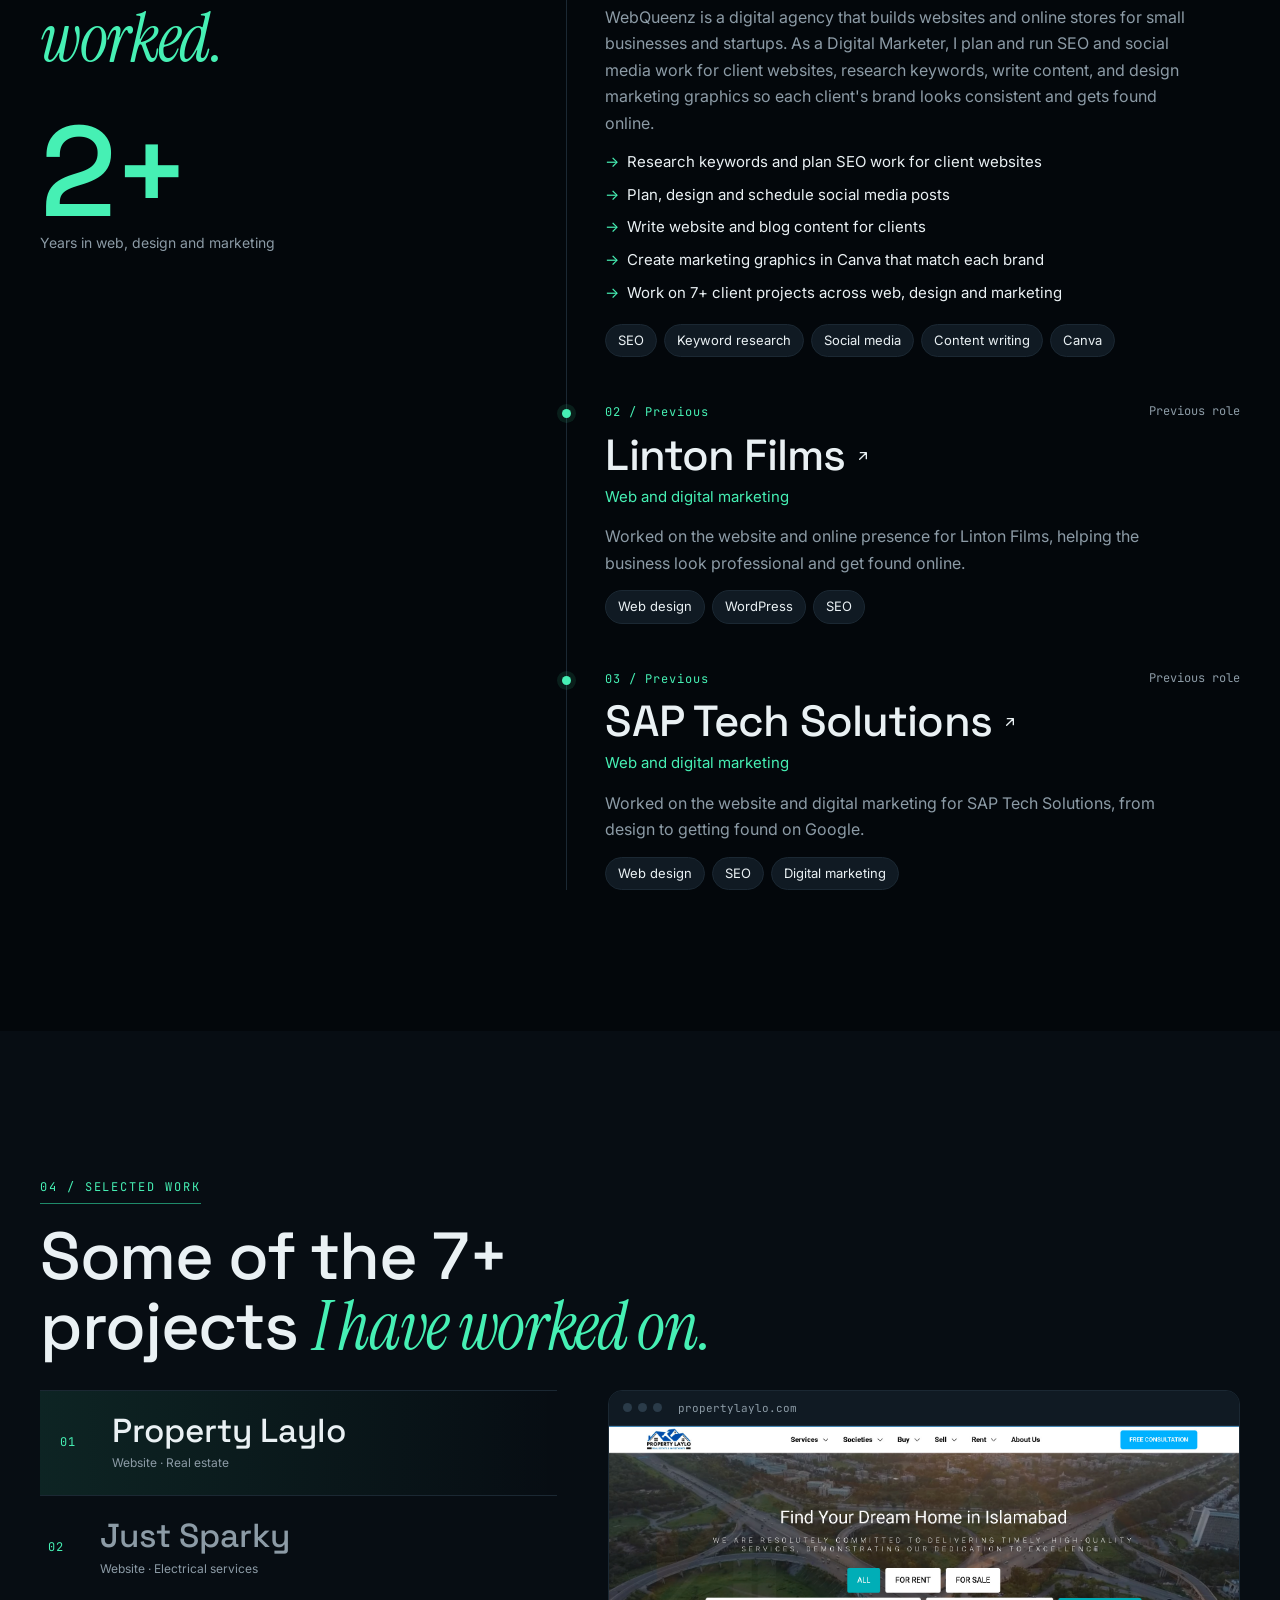
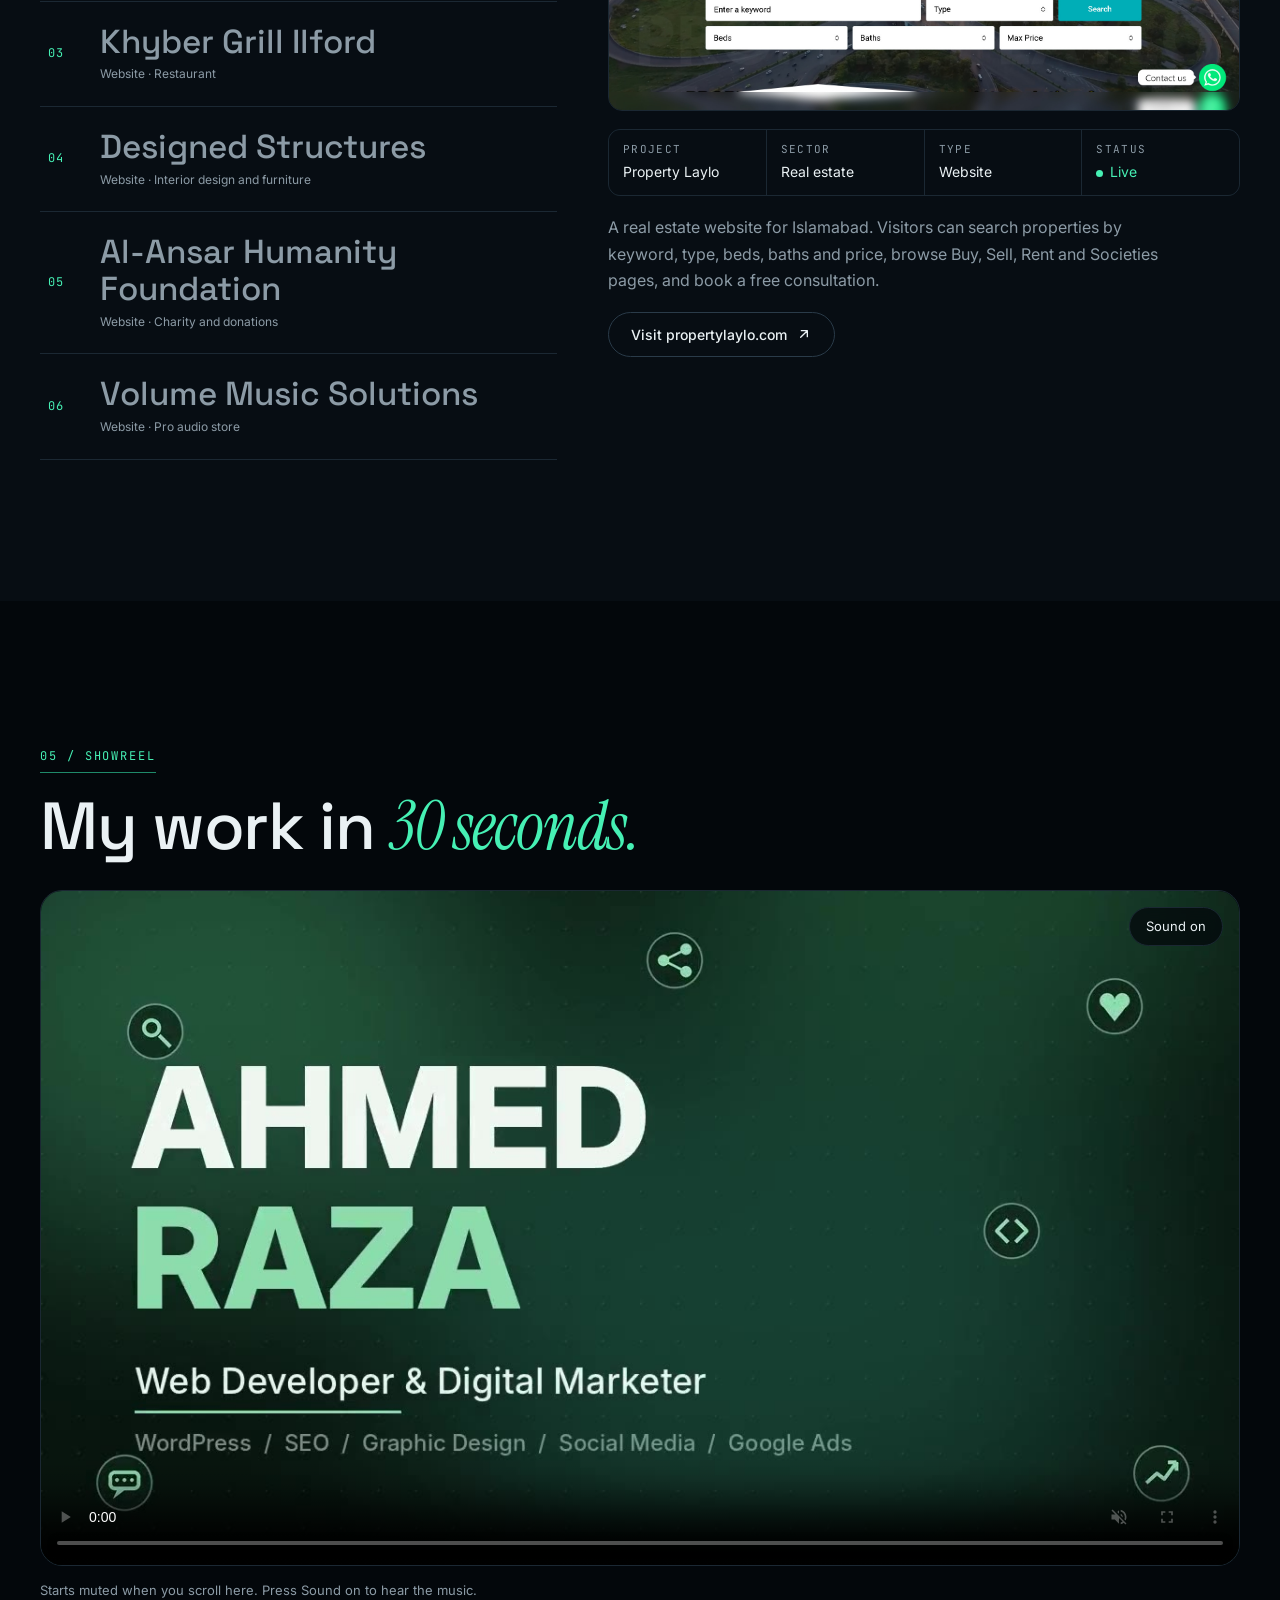
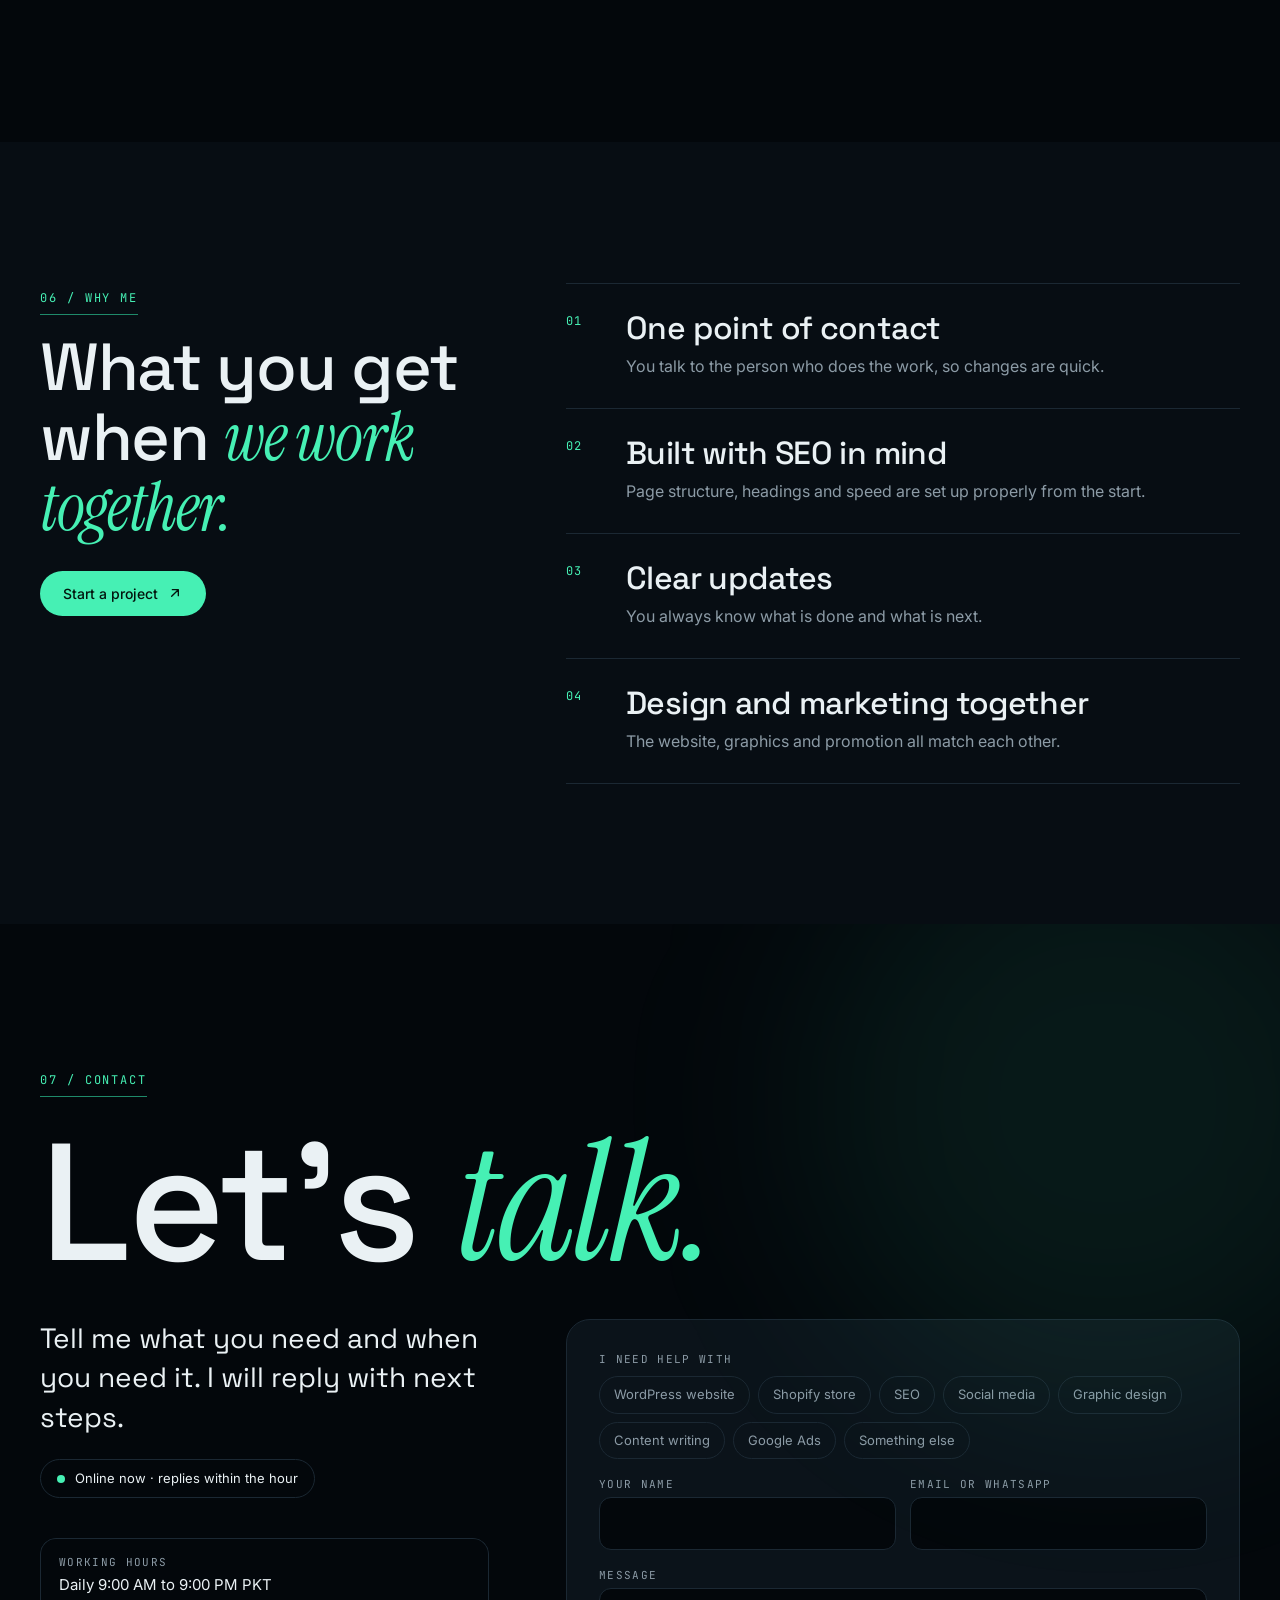
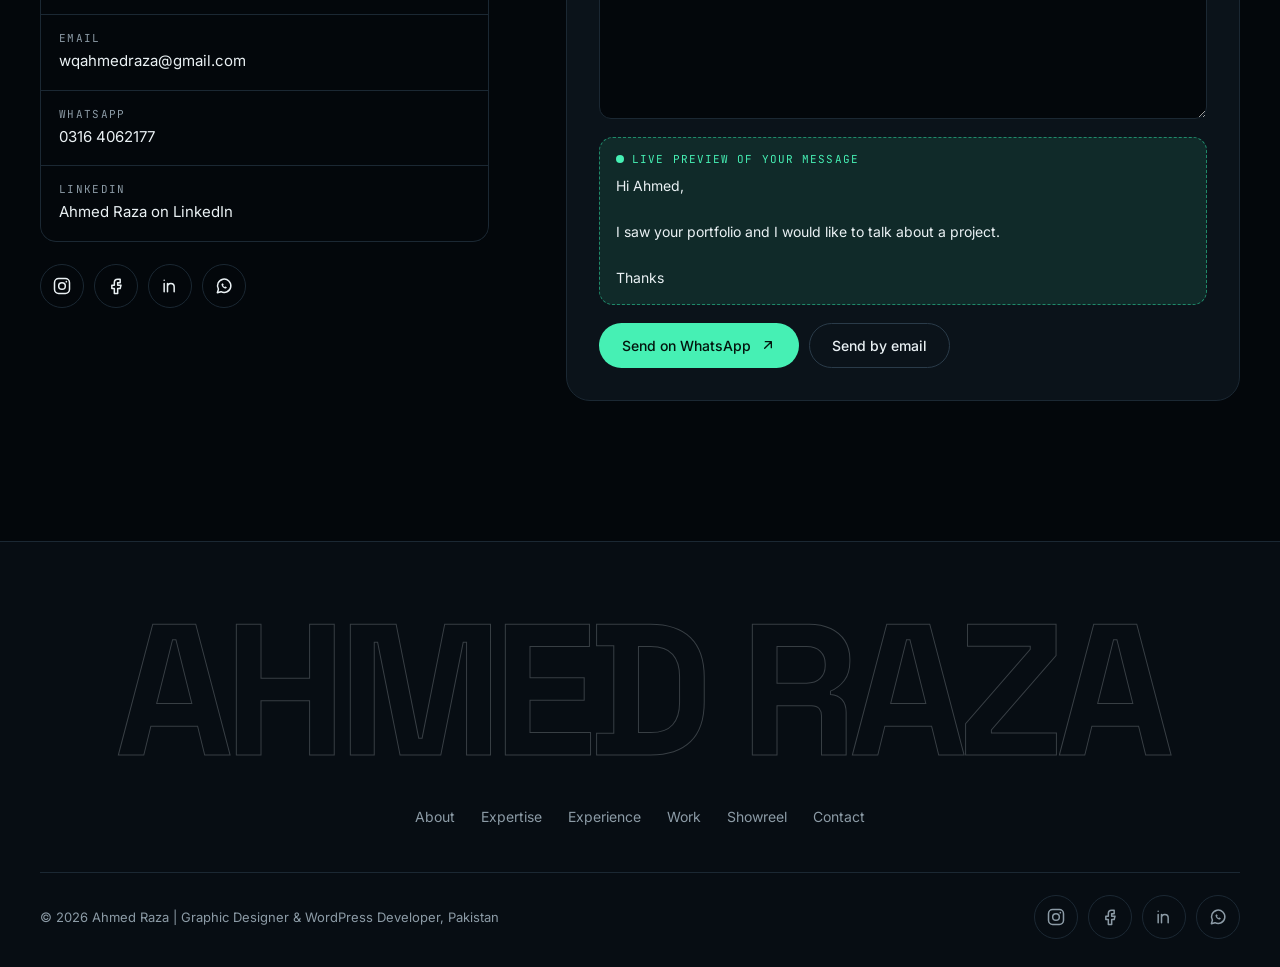
==== commit 3cdc2e2f: "Redesign portfolio in a modern dark editorial style Co-Authored-By: Claude Sonnet 5.5 <noreply@anthr" ====
--- a/index.html
+++ b/index.html
@@ -7,7 +7,7 @@
 <meta name="description" content="Ahmed Raza is a web developer and digital marketer. I build WordPress and Shopify websites, design graphics and grow businesses with SEO, Google Ads and social media. Open for freelance projects.">
 <meta name="author" content="Ahmed Raza">
 <meta name="robots" content="index, follow, max-image-preview:large">
-<meta name="theme-color" content="#0e130f">
+<meta name="theme-color" content="#03070b">
 <link rel="canonical" href="https://ahmedraza7865mm-stack.github.io/ahmedraza.io/">
 <meta property="og:type" content="website">
 <meta property="og:site_name" content="Ahmed Raza">
@@ -24,487 +24,216 @@
 <meta name="twitter:description" content="WordPress and Shopify websites, graphic design, SEO and social media.">
 <meta name="twitter:image" content="https://ahmedraza7865mm-stack.github.io/ahmedraza.io/assets/images/og-image.jpg">
 <script type="application/ld+json">
-{"@context":"https://schema.org","@graph":[
-{"@type":"WebSite","@id":"https://ahmedraza7865mm-stack.github.io/ahmedraza.io/#website","url":"https://ahmedraza7865mm-stack.github.io/ahmedraza.io/","name":"Ahmed Raza Portfolio","inLanguage":"en"},
-{"@type":"Person","@id":"https://ahmedraza7865mm-stack.github.io/ahmedraza.io/#person","name":"Ahmed Raza","jobTitle":"Web Developer & Digital Marketer","url":"https://ahmedraza7865mm-stack.github.io/ahmedraza.io/","image":"https://ahmedraza7865mm-stack.github.io/ahmedraza.io/assets/images/ahmed-raza.jpg","email":"mailto:wqahmedraza@gmail.com","telephone":"+923164062177","knowsLanguage":["Urdu","English"],"worksFor":{"@type":"Organization","name":"WebQueenz","url":"https://webqueenz.com"},"knowsAbout":["WordPress","Shopify","SEO","Digital marketing","Graphic design","Social media management","Google Ads","Web development"],"sameAs":["https://www.linkedin.com/in/ahmed-raza-44aa26369/","https://www.instagram.com/wqahmed.raza/","https://www.facebook.com/profile.php?id=61595711507706"]}
-]}
+{"@context":"https://schema.org","@graph":[{"@type":"WebSite","@id":"https://ahmedraza7865mm-stack.github.io/ahmedraza.io/#website","url":"https://ahmedraza7865mm-stack.github.io/ahmedraza.io/","name":"Ahmed Raza Portfolio","inLanguage":"en"},{"@type":"Person","@id":"https://ahmedraza7865mm-stack.github.io/ahmedraza.io/#person","name":"Ahmed Raza","jobTitle":"Web Developer & Digital Marketer","url":"https://ahmedraza7865mm-stack.github.io/ahmedraza.io/","image":"https://ahmedraza7865mm-stack.github.io/ahmedraza.io/assets/images/ahmed-raza.jpg","email":"mailto:wqahmedraza@gmail.com","telephone":"+923164062177","knowsLanguage":["Urdu","English"],"worksFor":{"@type":"Organization","name":"WebQueenz","url":"https://webqueenz.com"},"knowsAbout":["WordPress","Shopify","SEO","Digital marketing","Graphic design","Social media management","Google Ads","Web development"],"sameAs":["https://www.linkedin.com/in/ahmed-raza-44aa26369/","https://www.instagram.com/wqahmed.raza/","https://www.facebook.com/profile.php?id=61595711507706"]}]}
 </script>
 <link rel="icon" type="image/png" href="assets/images/logo.png">
 <link rel="apple-touch-icon" href="assets/images/logo.png">
 <link rel="preload" as="image" href="assets/images/ahmed-raza-cutout.webp">
 <link rel="preconnect" href="https://fonts.googleapis.com">
 <link rel="preconnect" href="https://fonts.gstatic.com" crossorigin>
-<link rel="stylesheet" href="https://fonts.googleapis.com/css2?family=Bricolage+Grotesque:opsz,wght@12..96,500;12..96,700&family=DM+Sans:wght@400;500;700&display=swap">
+<link rel="stylesheet" href="https://fonts.googleapis.com/css2?family=Space+Grotesk:wght@400;500;700&family=Instrument+Serif:ital@0;1&family=Inter:wght@400;500;600&family=JetBrains+Mono:wght@400;500&display=swap">
 <link rel="stylesheet" href="css/style.css">
 </head>
 <body>
 <div id="loader" role="status" aria-live="polite" aria-label="Loading">
-  <div class="ld-name">Ahmed Raza</div>
-  <div class="bat"><div class="bat-body"><div class="bat-fill" id="ldfill"></div><svg class="bat-bolt" viewBox="0 0 24 24" fill="currentColor" aria-hidden="true"><path d="M13 2L4 14h6l-1 8 9-12h-6z"/></svg></div><div class="bat-nub"></div></div>
-  <div class="ld-pct" id="ldpct">0%</div>
-  <div class="ld-sub" id="ldsub">CHARGING PORTFOLIO</div>
+  <div class="ld-top"><span>AHMED RAZA</span><span>PORTFOLIO 2026</span></div>
+  <div class="ld-mid"><div class="ld-num"><b id="ldn">0</b><i>%</i></div><div class="ld-bar"><span id="ldb"></span></div><div class="ld-sub" id="lds">Loading</div></div>
+  <div class="ld-bot"><span>Web developer</span><span>Digital marketer</span></div>
 </div>
 <noscript><style>#loader{display:none}</style></noscript>
 <script src="js/loader.js"></script>
-<header class="top">
-  <div class="wrap">
+<div class="progress" id="prog" aria-hidden="true"></div>
+<header class="top" id="top">
+  <div class="wrap nav">
     <a class="logo" href="#home" aria-label="Ahmed Raza, back to top"></a>
-    <nav class="links" aria-label="Main">
-      <a href="#about">About</a>
-      <a href="#services">Services</a>
-      <a href="#skills">Skills</a>
-      <a href="#experience">Experience</a>
-      <a href="#projects">Projects</a>
-      <a href="#showreel">Showreel</a>
-      <a href="#contact">Contact</a>
-    </nav>
-    <div class="tools">
-      <button class="icon-btn" id="theme" type="button" aria-label="Switch between light and dark">
-        <svg width="18" height="18" viewBox="0 0 24 24" fill="none" stroke="currentColor" stroke-width="2" stroke-linecap="round" stroke-linejoin="round" aria-hidden="true"><path d="M21 12.8A9 9 0 1 1 11.2 3a7 7 0 0 0 9.8 9.8z"/></svg>
-      </button>
-      <a class="btn btn-solid btn-sm links-cta" href="#contact" style="display:inline-flex">Hire me</a>
-      <button class="icon-btn menu-btn" id="menu" type="button" aria-label="Open menu" aria-expanded="false" aria-controls="mnav">
-        <svg width="20" height="20" viewBox="0 0 24 24" fill="none" stroke="currentColor" stroke-width="2" stroke-linecap="round" aria-hidden="true"><path d="M4 7h16M4 12h16M4 17h16"/></svg>
-      </button>
-    </div>
-  </div>
-  <div class="mobile-nav" id="mnav" hidden>
-    <div class="wrap">
-      <a href="#about">About</a>
-      <a href="#services">Services</a>
-      <a href="#skills">Skills</a>
-      <a href="#experience">Experience</a>
-      <a href="#projects">Projects</a>
-      <a href="#showreel">Showreel</a>
-      <a href="#contact">Contact</a>
-    </div>
-  </div>
+    <nav class="links" aria-label="Main"><a href="#about">About</a><a href="#expertise">Expertise</a><a href="#experience">Experience</a><a href="#work">Work</a><a href="#showreel">Showreel</a><a href="#contact">Contact</a></nav>
+    <div class="nav-r">
+      <a class="icon-btn" href="assets/cv/Ahmed-Raza-CV.pdf" download="Ahmed-Raza-CV.pdf" aria-label="Download CV" title="Download CV"><svg width="20" height="20" viewBox="0 0 24 24" fill="none" stroke="currentColor" stroke-width="1.8" stroke-linecap="round" stroke-linejoin="round" aria-hidden="true"><path d="M12 3v12m0 0l-5-5m5 5l5-5M4 20h16"/></svg></a>
+      <a class="btn btn-solid btn-sm" href="#contact">Let's Connect</a>
+      <button class="icon-btn menu-btn" id="menu" type="button" aria-label="Open menu" aria-expanded="false" aria-controls="mnav"><svg width="22" height="22" viewBox="0 0 24 24" fill="none" stroke="currentColor" stroke-width="2" stroke-linecap="round" aria-hidden="true"><path d="M4 8h16M4 16h16"/></svg></button>
+    </div>
+  </div>
+  <div class="mnav" id="mnav" hidden><div class="wrap"><a href="#about">About</a><a href="#expertise">Expertise</a><a href="#experience">Experience</a><a href="#work">Work</a><a href="#showreel">Showreel</a><a href="#contact">Contact</a><a class="btn btn-solid" href="#contact">Let's Connect</a></div></div>
 </header>
-
-<main id="top">
-
+<main id="main">
 <section class="hero" id="home">
-  <div class="hero-bg" aria-hidden="true">
-    <svg viewBox="0 0 1440 900" preserveAspectRatio="xMidYMid slice" fill="none" stroke="currentColor" stroke-width="2" stroke-linecap="round" stroke-linejoin="round">
-      <defs>
-        <pattern id="dots" width="36" height="36" patternUnits="userSpaceOnUse"><circle cx="2" cy="2" r="1.6" fill="currentColor" stroke="none"/></pattern>
-      </defs>
-      <rect width="1440" height="900" fill="url(#dots)" opacity=".35" stroke="none"/>
-
-      <!-- website wireframe (web development, WordPress) -->
-      <g opacity=".55" transform="translate(70 120) rotate(-4)">
-        <rect x="0" y="0" width="320" height="220" rx="12"/>
-        <path d="M0 40H320"/>
-        <circle cx="24" cy="20" r="5"/><circle cx="44" cy="20" r="5"/><circle cx="64" cy="20" r="5"/>
-        <rect x="24" y="64" width="150" height="14" rx="4"/>
-        <rect x="24" y="92" width="110" height="10" rx="4"/>
-        <rect x="24" y="120" width="90" height="30" rx="6"/>
-        <rect x="196" y="64" width="100" height="100" rx="8"/>
-        <path d="M196 144l28-26 24 20 20-14 28 20"/>
-        <path d="M24 184H296"/>
-      </g>
-
-      <!-- code brackets -->
-      <g opacity=".6" transform="translate(1040 96) rotate(5)">
-        <path d="M70 20L10 80l60 60"/>
-        <path d="M150 20l60 60-60 60"/>
-        <path d="M118 6L102 154"/>
-      </g>
-
-      <!-- SEO growth chart -->
-      <g opacity=".6" transform="translate(1010 520)">
-        <path d="M0 0V250H360"/>
-        <path d="M0 200l70-50 60 28 80-90 70 24 80-96"/>
-        <circle cx="70" cy="150" r="6"/><circle cx="130" cy="178" r="6"/><circle cx="210" cy="88" r="6"/><circle cx="280" cy="112" r="6"/>
-        <circle cx="360" cy="16" r="9"/>
-        <path d="M330 8l30 8-8 30"/>
-        <path d="M24 250v-24M54 250v-40M84 250v-30" opacity=".6"/>
-      </g>
-
-      <!-- pen tool path (graphic design) -->
-      <g opacity=".6" transform="translate(80 560)">
-        <path d="M0 220C80 40 180 40 250 140S340 230 380 120"/>
-        <path d="M0 220L-6 170M250 140L296 100M250 140L212 178" opacity=".7"/>
-        <rect x="-9" y="211" width="18" height="18" rx="2"/>
-        <rect x="241" y="131" width="18" height="18" rx="2"/>
-        <circle cx="-6" cy="170" r="6"/><circle cx="296" cy="100" r="6"/><circle cx="212" cy="178" r="6"/>
-        <circle cx="380" cy="120" r="8"/>
-      </g>
-
-      <!-- magnifier (keyword research, SEO) -->
-      <g opacity=".5" transform="translate(500 20) rotate(-12)">
-        <circle cx="50" cy="50" r="38"/>
-        <path d="M78 78l40 40"/>
-        <path d="M32 50h36M50 32v36" opacity=".6"/>
-      </g>
-
-      <!-- shopping bag (Shopify) -->
-      <g opacity=".5" transform="translate(760 700) rotate(6)">
-        <path d="M10 40h100l-8 100H18z"/>
-        <path d="M36 40V28a24 24 0 0 1 48 0v12"/>
-        <path d="M44 84c0 10 32 10 32 0" opacity=".7"/>
-      </g>
-
-      <!-- social / megaphone -->
-      <g opacity=".45" transform="translate(300 740) rotate(-8)">
-        <path d="M0 30h30l60-30v100L30 70H0z"/>
-        <path d="M18 70l12 44h22l-8-44"/>
-        <path d="M110 22q18 28 0 56" opacity=".7"/>
-      </g>
-    </svg>
-    <div class="hero-fade"></div>
-  </div>
+  <div class="hero-bg" aria-hidden="true"><div class="grid-lines"></div><div class="orb o1"></div><div class="orb o2"></div></div>
+  <div class="giant" aria-hidden="true"><span>CLICKS</span><span>INTO CLIENTS</span></div>
   <div class="wrap hero-grid">
     <div class="hero-copy">
-      <div class="badge"><span class="dot"></span>Available for new projects</div>
-      <h1>Ahmed Raza</h1>
-      <div class="role">Web Developer &amp; Digital Marketer</div>
+      <div class="chip-live"><span class="dot"></span>Available for new projects</div>
+      <p class="kicker">Web Developer &amp; Digital Marketer</p>
+      <h1>Building websites that <em>get found.</em></h1>
       <p class="lead">I build WordPress and Shopify websites, design the graphics, and bring in visitors with SEO and social media.</p>
+      <div class="seq" aria-hidden="true"><span class="on">Build</span><span>Design</span><span>Rank</span><span>Grow</span></div>
       <div class="cta">
-        <a class="btn btn-solid" href="#projects">View my work<span class="bi"><svg width="22" height="22" viewBox="0 0 24 24" fill="none" stroke="currentColor" stroke-width="1.8" stroke-linecap="round" stroke-linejoin="round" aria-hidden="true"><circle cx="12" cy="12" r="10"/><path d="M9 15l6-6M10 9h5v5"/></svg></span></a>
-        <a class="btn btn-line" href="#contact">Contact me</a>
-        <a class="btn btn-cv" id="cv" href="assets/cv/Ahmed-Raza-CV.pdf" download="Ahmed-Raza-CV.pdf"><svg width="17" height="17" viewBox="0 0 24 24" fill="none" stroke="currentColor" stroke-width="2.2" stroke-linecap="round" stroke-linejoin="round" aria-hidden="true" style="margin-right:8px"><path d="M12 3v12m0 0l-5-5m5 5l5-5M4 20h16"/></svg>Download CV</a>
-      </div>
-      <div class="hero-stats">
-        <div class="stat"><strong data-count="2" data-suffix="+">2+</strong><span>Years of experience</span></div>
-        <div class="stat"><strong data-count="18" data-suffix="+">18+</strong><span>Age</span></div>
-        <div class="stat"><strong data-count="7" data-suffix="+">7+</strong><span>Projects completed</span></div>
+        <a class="btn btn-solid" href="#work">View my work <svg class="ar" width="16" height="16" viewBox="0 0 24 24" fill="none" stroke="currentColor" stroke-width="2" stroke-linecap="round" stroke-linejoin="round" aria-hidden="true"><path d="M7 17L17 7M8 7h9v9"/></svg></a>
+        <a class="btn btn-line" href="#contact">Start a project</a>
+        <a class="btn btn-ghost" id="cv" href="assets/cv/Ahmed-Raza-CV.pdf" download="Ahmed-Raza-CV.pdf"><svg width="20" height="20" viewBox="0 0 24 24" fill="none" stroke="currentColor" stroke-width="1.8" stroke-linecap="round" stroke-linejoin="round" aria-hidden="true"><path d="M12 3v12m0 0l-5-5m5 5l5-5M4 20h16"/></svg>Download CV</a>
       </div>
     </div>
     <div class="hero-art" aria-hidden="true">
       <div class="art-glow"></div>
-      <div class="fip" style="left:36%;top:0%;--d:1.4"><div class="fi f1"><svg viewBox="0 0 64 64" width="76" height="76" fill="none" stroke="currentColor" stroke-width="2.4" stroke-linecap="round" stroke-linejoin="round"><circle cx="32" cy="32" r="28"/><path d="M23 41l18-18M26 23h15v15"/></svg></div></div>
-      <div class="fip" style="left:2%;top:9%;--d:1.8"><div class="fi f2 heart"><svg viewBox="0 0 64 64" width="70" height="70" fill="none" stroke="currentColor" stroke-width="2.4" stroke-linecap="round" stroke-linejoin="round"><path d="M32 54C10 38 6 26 12 18c6-8 17-5 20 2 3-7 14-10 20-2 6 8 2 20-20 36z"/></svg><b>+1.2K</b></div></div>
-      <div class="fip" style="left:2%;top:38%;--d:1.2"><div class="fi f3 chat"><svg viewBox="0 0 90 64" width="104" height="74" fill="none" stroke="currentColor" stroke-width="2.4" stroke-linecap="round" stroke-linejoin="round"><path d="M12 6h66a8 8 0 0 1 8 8v26a8 8 0 0 1-8 8H36L18 60V48h-6a8 8 0 0 1-8-8V14a8 8 0 0 1 8-8z"/><circle class="td1" cx="30" cy="27" r="3.2" fill="currentColor" stroke="none"/><circle class="td2" cx="45" cy="27" r="3.2" fill="currentColor" stroke="none"/><circle class="td3" cx="60" cy="27" r="3.2" fill="currentColor" stroke="none"/></svg></div></div>
-      <div class="fip" style="left:30%;top:52%;--d:1.6"><div class="fi f4 bell"><svg viewBox="0 0 64 64" width="64" height="64" fill="none" stroke="currentColor" stroke-width="2.4" stroke-linecap="round" stroke-linejoin="round"><path d="M16 44V30a16 16 0 0 1 32 0v14l5 6H11z"/><path d="M27 54a5 5 0 0 0 10 0"/><circle cx="46" cy="14" r="5" fill="currentColor"/></svg></div></div>
-      <div class="fip" style="right:6%;top:0%;--d:1.5"><div class="fi f5"><svg viewBox="0 0 64 64" width="72" height="72" fill="none" stroke="currentColor" stroke-width="2.4" stroke-linecap="round" stroke-linejoin="round"><circle cx="28" cy="28" r="20"/><path d="M43 43l16 16M20 28h16M28 20v16"/></svg></div></div>
-      <div class="fip" style="right:-6%;top:12%;--d:1.1"><div class="fi f6"><svg viewBox="0 0 170 120" width="190" height="134" fill="none" stroke="currentColor" stroke-width="2.4" stroke-linecap="round" stroke-linejoin="round"><rect x="3" y="3" width="164" height="114" rx="10"/><path d="M3 28h164"/><circle cx="18" cy="15.5" r="3.5"/><circle cx="32" cy="15.5" r="3.5"/><circle cx="46" cy="15.5" r="3.5"/><rect x="16" y="42" width="62" height="10" rx="5"/><rect x="16" y="60" width="44" height="8" rx="4"/><rect x="16" y="78" width="30" height="16" rx="6"/><rect x="92" y="40" width="64" height="62" rx="8"/><path d="M92 84l18-18 14 12 12-9 20 16"/></svg></div></div>
-      <div class="fip" style="right:-8%;top:56%;--d:1.7"><div class="fi f7"><svg viewBox="0 0 64 64" width="70" height="70" fill="none" stroke="currentColor" stroke-width="2.4" stroke-linecap="round" stroke-linejoin="round"><circle cx="14" cy="34" r="8"/><circle cx="50" cy="14" r="8"/><circle cx="50" cy="52" r="8"/><path d="M21 30l22-12M21 38l22 12"/></svg></div></div>
-      <div class="fip" style="right:-10%;bottom:6%;--d:1.3"><div class="fi f8"><svg viewBox="0 0 120 110" width="120" height="110" fill="none" stroke="currentColor" stroke-width="2.4" stroke-linecap="round" stroke-linejoin="round"><path d="M6 4v96h108"/><path class="draw" d="M14 82l26-26 20 14 28-40 24 14"/><path d="M96 14h16v16"/><path d="M26 100V88M46 100V80M66 100V76" opacity=".6"/></svg></div></div>
-      <div class="fip" style="left:30%;bottom:16%;--d:1.2"><div class="fi f9 seo"><span>SEO</span><svg viewBox="0 0 24 24" width="18" height="18" fill="none" stroke="currentColor" stroke-width="2.4" stroke-linecap="round" stroke-linejoin="round"><path d="M12 19V6M6 11l6-6 6 6"/></svg></div></div>
+      <div class="fip" style="left:28%;top:2%;--d:1.4"><div class="fi f1"><svg viewBox="0 0 64 64" width="64" height="64" fill="none" stroke="currentColor" stroke-width="2.4" stroke-linecap="round" stroke-linejoin="round"><circle cx="32" cy="32" r="28"/><path d="M23 41l18-18M26 23h15v15"/></svg></div></div>
+      <div class="fip" style="left:0%;top:14%;--d:1.8"><div class="fi f2 heart"><svg viewBox="0 0 64 64" width="58" height="58" fill="none" stroke="currentColor" stroke-width="2.4" stroke-linecap="round" stroke-linejoin="round"><path d="M32 54C10 38 6 26 12 18c6-8 17-5 20 2 3-7 14-10 20-2 6 8 2 20-20 36z"/></svg><b>+1.2K</b></div></div>
+      <div class="fip" style="left:-2%;top:42%;--d:1.2"><div class="fi f3 chat"><svg viewBox="0 0 90 64" width="92" height="66" fill="none" stroke="currentColor" stroke-width="2.4" stroke-linecap="round" stroke-linejoin="round"><path d="M12 6h66a8 8 0 0 1 8 8v26a8 8 0 0 1-8 8H36L18 60V48h-6a8 8 0 0 1-8-8V14a8 8 0 0 1 8-8z"/><circle class="td1" cx="30" cy="27" r="3.2" fill="currentColor" stroke="none"/><circle class="td2" cx="45" cy="27" r="3.2" fill="currentColor" stroke="none"/><circle class="td3" cx="60" cy="27" r="3.2" fill="currentColor" stroke="none"/></svg></div></div>
+      <div class="fip" style="right:2%;top:0%;--d:1.5"><div class="fi f5"><svg viewBox="0 0 64 64" width="62" height="62" fill="none" stroke="currentColor" stroke-width="2.4" stroke-linecap="round" stroke-linejoin="round"><circle cx="28" cy="28" r="20"/><path d="M43 43l16 16M20 28h16M28 20v16"/></svg></div></div>
+      <div class="fip" style="right:-6%;top:16%;--d:1.1"><div class="fi f6"><svg viewBox="0 0 170 120" width="160" height="113" fill="none" stroke="currentColor" stroke-width="2.4" stroke-linecap="round" stroke-linejoin="round"><rect x="3" y="3" width="164" height="114" rx="10"/><path d="M3 28h164"/><circle cx="18" cy="15.5" r="3.5"/><circle cx="32" cy="15.5" r="3.5"/><circle cx="46" cy="15.5" r="3.5"/><rect x="16" y="42" width="62" height="10" rx="5"/><rect x="16" y="60" width="44" height="8" rx="4"/><rect x="16" y="78" width="30" height="16" rx="6"/><rect x="92" y="40" width="64" height="62" rx="8"/><path d="M92 84l18-18 14 12 12-9 20 16"/></svg></div></div>
+      <div class="fip" style="right:-8%;top:58%;--d:1.7"><div class="fi f7"><svg viewBox="0 0 64 64" width="58" height="58" fill="none" stroke="currentColor" stroke-width="2.4" stroke-linecap="round" stroke-linejoin="round"><circle cx="14" cy="34" r="8"/><circle cx="50" cy="14" r="8"/><circle cx="50" cy="52" r="8"/><path d="M21 30l22-12M21 38l22 12"/></svg></div></div>
+      <div class="fip" style="left:26%;bottom:20%;--d:1.2"><div class="fi f9 seo"><span>SEO</span><svg viewBox="0 0 24 24" width="18" height="18" fill="none" stroke="currentColor" stroke-width="2.4" stroke-linecap="round" stroke-linejoin="round"><path d="M12 19V6M6 11l6-6 6 6"/></svg></div></div>
       <img class="hero-person" src="assets/images/ahmed-raza-cutout.webp" alt="Ahmed Raza" width="1000" height="906" fetchpriority="high">
     </div>
   </div>
-</section>
+  <div class="wrap hero-foot">
+    <ul class="points"><li><b>01</b>WordPress</li><li><b>02</b>Shopify</li><li><b>03</b>SEO</li><li><b>04</b>Social media</li></ul>
+    <div class="stats"><div><strong data-count="2" data-suffix="+">2+</strong><span>Years of experience</span></div><div><strong data-count="7" data-suffix="+">7+</strong><span>Projects completed</span></div><div><strong data-count="18" data-suffix="+">18+</strong><span>Age</span></div></div>
+    <a class="scroll" href="#about">Scroll to explore <span>↓</span></a>
+  </div>
+</section>
+<div class="marquee" aria-hidden="true"><div class="mq"><span>WordPress</span><span>Shopify</span><span>SEO</span><span>Google Ads</span><span>Social media</span><span>Graphic design</span><span>Content writing</span><span>E-Commerce</span><span>WordPress</span><span>Shopify</span><span>SEO</span><span>Google Ads</span><span>Social media</span><span>Graphic design</span><span>Content writing</span><span>E-Commerce</span></div></div>
 
 <section class="section" id="about">
-  <div class="wrap about-grid">
-    <div class="about-copy">
-      <div class="eyebrow">About me</div>
-      <h2 class="h2">Websites that look good and get found.</h2>
-      <p>I'm Ahmed Raza. For the past two years I have worked on websites, graphic design and online marketing, and I currently work at WebQueenz as a Digital Marketer, and I also take on freelance projects on the side.</p>
-      <p>I enjoy building clean websites for small businesses and making sure people can actually find them. I work directly with each client, so you always talk to the person doing the work, and I keep you updated at every step.</p>
-      <div class="cta"><a class="btn btn-solid" href="#contact">Work with me</a></div>
-    </div>
-    <div class="facts">
-      <div class="fact"><span>Age</span><strong>18+</strong></div>
-      <div class="fact"><span>Role</span><strong>Web Developer &amp; Digital Marketer</strong></div>
-      <div class="fact"><span>Works at</span><strong>WebQueenz, as an employee</strong></div>
-      <div class="fact"><span>Location</span><strong>UK, UAE and Pakistan</strong></div>
-      <div class="fact"><span>Languages</span><strong>Urdu and English</strong></div>
-      <div class="fact"><span>Education</span><strong>Intermediate</strong></div>
-      <div class="fact"><span>Experience</span><strong>2 years</strong></div>
-      <div class="fact"><span>Status</span><strong>Open to work and freelancing</strong></div>
-    </div>
-  </div>
-</section>
-
-<section class="section alt" id="services">
-  <div class="wrap">
-    <div class="head">
-      <div class="eyebrow">Services</div>
-      <h2 class="h2">What I can do for your business</h2>
-      <p class="lead">One person for the website, the design and the marketing, so nothing gets lost between teams.</p>
-    </div>
-    <div class="grid">
-      <article class="card svc"><h3>WordPress websites</h3><p>Business websites built with Elementor, using themes and templates from Envato, plus plugins and updates, made to load fast and work on phones.</p></article>
-      <article class="card svc"><h3>Shopify stores</h3><p>Online stores with products, collections, checkout and a clean design that makes buying easy.</p></article>
-      <article class="card svc"><h3>E-Commerce</h3><p>Product listings, product page content and promotion that help an online store get found and make sales.</p></article>
-      <article class="card svc"><h3>SEO</h3><p>On-page and off-page work, so your pages can show up when customers search on Google.</p></article>
-      <article class="card svc"><h3>Social media management</h3><p>Planning, posting and managing your accounts with a steady, consistent look.</p></article>
-      <article class="card svc"><h3>Graphic design</h3><p>Social media post designs, banners and marketing graphics made in Photoshop, Illustrator and Canva to match your brand.</p></article>
-      <article class="card svc"><h3>Content writing</h3><p>Clear website and blog copy written for readers first, with search in mind.</p></article>
-      <article class="card svc"><h3>Digital marketing</h3><p>Campaigns and Google Ads that bring your brand in front of the right people online.</p></article>
-    </div>
-  </div>
-</section>
-
-<section class="section" id="why">
-  <div class="wrap">
-    <div class="head">
-      <div class="eyebrow">Why me</div>
-      <h2 class="h2">What you get when we work together</h2>
-    </div>
-    <div class="grid">
-      <article class="card why"><span class="ico" aria-hidden="true"><svg width="26" height="26" viewBox="0 0 24 24" fill="none" stroke="currentColor" stroke-width="1.8" stroke-linecap="round" stroke-linejoin="round"><circle cx="12" cy="8" r="4"/><path d="M4 21c0-4 4-6 8-6s8 2 8 6"/></svg></span><h3>One point of contact</h3><p>You talk to the person who does the work, so changes are quick.</p></article>
-      <article class="card why"><span class="ico" aria-hidden="true"><svg width="26" height="26" viewBox="0 0 24 24" fill="none" stroke="currentColor" stroke-width="1.8" stroke-linecap="round" stroke-linejoin="round"><circle cx="11" cy="11" r="7"/><path d="M21 21l-5-5"/><path d="M8 12.5l2.2-2.2 2 2L15 9"/></svg></span><h3>Built with SEO in mind</h3><p>Page structure, headings and speed are set up properly from the start.</p></article>
-      <article class="card why"><span class="ico" aria-hidden="true"><svg width="26" height="26" viewBox="0 0 24 24" fill="none" stroke="currentColor" stroke-width="1.8" stroke-linecap="round" stroke-linejoin="round"><circle cx="12" cy="12" r="9"/><path d="M8 12.5l3 3 5-6"/></svg></span><h3>Clear updates</h3><p>You always know what is done and what is next.</p></article>
-      <article class="card why"><span class="ico" aria-hidden="true"><svg width="26" height="26" viewBox="0 0 24 24" fill="none" stroke="currentColor" stroke-width="1.8" stroke-linecap="round" stroke-linejoin="round"><path d="M12 2l10 5-10 5L2 7z"/><path d="M2 12l10 5 10-5"/><path d="M2 17l10 5 10-5"/></svg></span><h3>Design and marketing together</h3><p>The website, graphics and promotion all match each other.</p></article>
-    </div>
-  </div>
-</section>
-
-<section class="section alt" id="skills">
-  <div class="wrap">
-    <div class="head">
-      <div class="eyebrow">Skills</div>
-      <h2 class="h2">Tools and skills I use every day</h2>
-    </div>
-    <div class="grid">
-      <div class="skillgroup"><div class="skillhead"><span class="ico" aria-hidden="true"><svg width="26" height="26" viewBox="0 0 24 24" fill="none" stroke="currentColor" stroke-width="1.8" stroke-linecap="round" stroke-linejoin="round"><path d="M12 20h9"/><path d="M16.5 3.5a2.1 2.1 0 0 1 3 3L7 19l-4 1 1-4z"/></svg></span><h3>Design</h3></div><div class="chips"><span class="pill">Graphic design</span><span class="pill">Post designing</span><span class="pill">Photoshop</span><span class="pill">Illustrator</span></div></div>
-      <div class="skillgroup"><div class="skillhead"><span class="ico" aria-hidden="true"><svg width="26" height="26" viewBox="0 0 24 24" fill="none" stroke="currentColor" stroke-width="1.8" stroke-linecap="round" stroke-linejoin="round"><path d="M8 8l-5 4 5 4"/><path d="M16 8l5 4-5 4"/><path d="M14 5l-4 14"/></svg></span><h3>Web</h3></div><div class="chips"><span class="pill">Web development</span><span class="pill">WordPress</span><span class="pill">Elementor</span><span class="pill">Envato</span></div></div>
-      <div class="skillgroup"><div class="skillhead"><span class="ico" aria-hidden="true"><svg width="26" height="26" viewBox="0 0 24 24" fill="none" stroke="currentColor" stroke-width="1.8" stroke-linecap="round" stroke-linejoin="round"><path d="M3 17l6-6 4 4 8-8"/><path d="M15 7h6v6"/></svg></span><h3>Marketing</h3></div><div class="chips"><span class="pill">SEO</span><span class="pill">Digital marketing</span><span class="pill">Google Ads</span><span class="pill">Social media management</span></div></div>
-      <div class="skillgroup"><div class="skillhead"><span class="ico" aria-hidden="true"><svg width="26" height="26" viewBox="0 0 24 24" fill="none" stroke="currentColor" stroke-width="1.8" stroke-linecap="round" stroke-linejoin="round"><path d="M14 3H7a2 2 0 0 0-2 2v14a2 2 0 0 0 2 2h10a2 2 0 0 0 2-2V8z"/><path d="M14 3v5h5"/><path d="M9 13h6M9 17h6"/></svg></span><h3>Content and office</h3></div><div class="chips"><span class="pill">Content writing</span><span class="pill">Blog writing</span><span class="pill">MS Excel</span><span class="pill">MS Word</span></div></div>
-    </div>
+  <div class="wrap two">
+    <div class="sticky"><div class="sec-label"><span>01 / About</span></div>
+      <h2 class="h2">Websites that look good and <em>get found.</em></h2>
+      <a class="btn btn-line" href="assets/cv/Ahmed-Raza-CV.pdf" download="Ahmed-Raza-CV.pdf"><svg width="20" height="20" viewBox="0 0 24 24" fill="none" stroke="currentColor" stroke-width="1.8" stroke-linecap="round" stroke-linejoin="round" aria-hidden="true"><path d="M12 3v12m0 0l-5-5m5 5l5-5M4 20h16"/></svg>Download CV</a></div>
+    <div>
+      <p class="big">I'm Ahmed Raza. For the past two years I have worked on websites, graphic design and online marketing, and I currently work at WebQueenz as a Digital Marketer, and I also take on freelance projects on the side.</p>
+      <p class="mut">I enjoy building clean websites for small businesses and making sure people can actually find them. I work directly with each client, so you always talk to the person doing the work, and I keep you updated at every step.</p>
+      <dl class="facts">
+        <div><dt>Age</dt><dd>18+</dd></div><div><dt>Role</dt><dd>Web Developer &amp; Digital Marketer</dd></div>
+        <div><dt>Works at</dt><dd>WebQueenz, as an employee</dd></div><div><dt>Location</dt><dd>UK, UAE and Pakistan</dd></div>
+        <div><dt>Languages</dt><dd>Urdu and English</dd></div><div><dt>Education</dt><dd>Intermediate</dd></div>
+        <div><dt>Experience</dt><dd>2 years</dd></div><div><dt>Status</dt><dd>Open to work and freelancing</dd></div>
+      </dl>
+    </div>
+  </div>
+</section>
+
+<section class="section alt" id="expertise">
+  <div class="wrap">
+    <div class="sec-label"><span>02 / Expertise</span></div>
+    <div class="head-row"><h2 class="h2">Beyond <em>the code.</em></h2>
+      <div class="toggle" role="tablist" aria-label="Expertise view"><button type="button" role="tab" class="on" data-t="svc" aria-selected="true">Services</button><button type="button" role="tab" data-t="skl" aria-selected="false">Skills and tools</button></div></div>
+    <p class="mut lead2">One person for the website, the design and the marketing, so nothing gets lost between teams.</p>
+    <div class="cards" id="t-svc"><article class="card spot" data-i="01"><div class="card-top"><span class="num">01 / 08</span><span class="tag">Service</span></div><h3>WordPress websites</h3><p>Business websites built with Elementor, using themes and templates from Envato, plus plugins and updates, made to load fast and work on phones.</p></article><article class="card spot" data-i="02"><div class="card-top"><span class="num">02 / 08</span><span class="tag">Service</span></div><h3>Shopify stores</h3><p>Online stores with products, collections, checkout and a clean design that makes buying easy.</p></article><article class="card spot" data-i="03"><div class="card-top"><span class="num">03 / 08</span><span class="tag">Service</span></div><h3>E-Commerce</h3><p>Product listings, product page content and promotion that help an online store get found and make sales.</p></article><article class="card spot" data-i="04"><div class="card-top"><span class="num">04 / 08</span><span class="tag">Service</span></div><h3>SEO</h3><p>On-page and off-page work, so your pages can show up when customers search on Google.</p></article><article class="card spot" data-i="05"><div class="card-top"><span class="num">05 / 08</span><span class="tag">Service</span></div><h3>Social media management</h3><p>Planning, posting and managing your accounts with a steady, consistent look.</p></article><article class="card spot" data-i="06"><div class="card-top"><span class="num">06 / 08</span><span class="tag">Service</span></div><h3>Graphic design</h3><p>Social media post designs, banners and marketing graphics made in Photoshop, Illustrator and Canva to match your brand.</p></article><article class="card spot" data-i="07"><div class="card-top"><span class="num">07 / 08</span><span class="tag">Service</span></div><h3>Content writing</h3><p>Clear website and blog copy written for readers first, with search in mind.</p></article><article class="card spot" data-i="08"><div class="card-top"><span class="num">08 / 08</span><span class="tag">Service</span></div><h3>Digital marketing</h3><p>Campaigns and Google Ads that bring your brand in front of the right people online.</p></article></div>
+    <div class="cards c4" id="t-skl" hidden><div class="card spot"><div class="card-top"><span class="num">01 / 04</span><span class="tag">Skills</span></div><h3>Design</h3><div class="pills"><span>Graphic design</span><span>Post designing</span><span>Photoshop</span><span>Illustrator</span><span>Canva</span></div></div><div class="card spot"><div class="card-top"><span class="num">02 / 04</span><span class="tag">Skills</span></div><h3>Web</h3><div class="pills"><span>Web development</span><span>WordPress</span><span>Elementor</span><span>Envato</span><span>Shopify</span></div></div><div class="card spot"><div class="card-top"><span class="num">03 / 04</span><span class="tag">Skills</span></div><h3>Marketing</h3><div class="pills"><span>SEO</span><span>Digital marketing</span><span>Google Ads</span><span>Social media management</span></div></div><div class="card spot"><div class="card-top"><span class="num">04 / 04</span><span class="tag">Skills</span></div><h3>Content and office</h3><div class="pills"><span>Content writing</span><span>Blog writing</span><span>MS Excel</span><span>MS Word</span></div></div></div>
   </div>
 </section>
 
 <section class="section" id="experience">
-  <div class="wrap">
-    <div class="head">
-      <div class="eyebrow">Experience</div>
-      <h2 class="h2">Where I have worked</h2>
-    </div>
-    <div class="exp">
-      <div class="job">
-        <div class="when"><strong class="dur">2 Years</strong>Present</div>
-        <div class="what">
-          <h3><a class="co-link" href="https://webqueenz.com" target="_blank" rel="noopener">WebQueenz<svg width="16" height="16" viewBox="0 0 24 24" fill="none" stroke="currentColor" stroke-width="2" stroke-linecap="round" stroke-linejoin="round" aria-hidden="true"><path d="M7 17L17 7M8 7h9v9"/></svg></a></h3>
-          <div class="where">Digital Marketer</div>
-          <p>WebQueenz is a digital agency that builds websites and online stores for small businesses and startups. As a Digital Marketer, I plan and run SEO and social media work for client websites, research keywords, write content, and design marketing graphics so each client's brand looks consistent and gets found online.</p>
-          <ul class="dos">
-            <li>Research keywords and plan SEO work for client websites</li>
-            <li>Plan, design and schedule social media posts</li>
-            <li>Write website and blog content for clients</li>
-            <li>Create marketing graphics in Canva that match each brand</li>
-            <li>Work on 7+ client projects across web, design and marketing</li>
-          </ul>
-          <div class="chips"><span class="pill">SEO</span><span class="pill">Keyword research</span><span class="pill">Social media</span><span class="pill">Content writing</span><span class="pill">Canva</span></div>
-        </div>
-      </div>
-      <div class="job">
-        <div class="when"><strong class="dur">Previous</strong>Role</div>
-        <div class="what">
-          <h3><a class="co-link" href="https://lintonfilms.co.uk/" target="_blank" rel="noopener">Linton Films<svg width="16" height="16" viewBox="0 0 24 24" fill="none" stroke="currentColor" stroke-width="2" stroke-linecap="round" stroke-linejoin="round" aria-hidden="true"><path d="M7 17L17 7M8 7h9v9"/></svg></a></h3>
-          <div class="where">Web and digital marketing</div>
-          <p>Worked on the website and online presence for Linton Films, helping the business look professional and get found online.</p>
-          <div class="chips"><span class="pill">Web design</span><span class="pill">WordPress</span><span class="pill">SEO</span></div>
-        </div>
-      </div>
-      <div class="job">
-        <div class="when"><strong class="dur">Previous</strong>Role</div>
-        <div class="what">
-          <h3><a class="co-link" href="https://saptechsolutions.co.uk/" target="_blank" rel="noopener">SAP Tech Solutions<svg width="16" height="16" viewBox="0 0 24 24" fill="none" stroke="currentColor" stroke-width="2" stroke-linecap="round" stroke-linejoin="round" aria-hidden="true"><path d="M7 17L17 7M8 7h9v9"/></svg></a></h3>
-          <div class="where">Web and digital marketing</div>
-          <p>Worked on the website and digital marketing for SAP Tech Solutions, from design to getting found on Google.</p>
-          <div class="chips"><span class="pill">Web design</span><span class="pill">SEO</span><span class="pill">Digital marketing</span></div>
-        </div>
-      </div>
-    </div>
-  </div>
-</section>
-
-<section class="section alt" id="projects">
-  <div class="wrap">
-    <div class="head">
-      <div class="eyebrow">Projects</div>
-      <h2 class="h2">Selected work</h2>
-      <p class="lead">Some of the 7+ projects I have worked on.</p>
-    </div>
-    <div class="grid">
-      <article class="proj">
-        <a class="shot" href="https://propertylaylo.com" target="_blank" rel="noopener" aria-label="Open Property Laylo website (propertylaylo.com)">
-          <div class="mock" aria-hidden="true">
-            <div class="mock-bar"><i></i><i></i><i></i><span class="mock-url">propertylaylo.com</span></div>
-            <div class="mock-body shotimg"><img src="assets/images/project-property-laylo.jpg" alt="Property Laylo home page" width="1886" height="852" loading="lazy" decoding="async"></div>
-          </div>
-          <span class="visit">Visit website</span>
-        </a>
-        <div class="proj-body">
-          <div class="eyebrow">Real estate</div>
-          <h3>Property Laylo</h3>
-          <p>A real estate website for Islamabad. Visitors can search properties by keyword, type, beds, baths and price, browse Buy, Sell, Rent and Societies pages, and book a free consultation.</p>
-          <a class="link" href="https://propertylaylo.com" target="_blank" rel="noopener">propertylaylo.com</a>
-        </div>
-      </article>
-      <article class="proj">
-        <a class="shot" href="https://justsparky.co.uk/" target="_blank" rel="noopener" aria-label="Open Just Sparky website (justsparky.co.uk)">
-          <div class="mock" aria-hidden="true">
-            <div class="mock-bar"><i></i><i></i><i></i><span class="mock-url">justsparky.co.uk</span></div>
-            <div class="mock-body shotimg"><img src="assets/images/project-just-sparky.jpg" alt="Just Sparky home page" width="1890" height="854" loading="lazy" decoding="async"></div>
-          </div>
-          <span class="visit">Visit website</span>
-        </a>
-        <div class="proj-body">
-          <div class="eyebrow">Electrical services</div>
-          <h3>Just Sparky</h3>
-          <p>A website for a London electrical contractor. It covers EICR and PAT testing, emergency lighting tests, pricing plans, an FAQ, and quote requests through WhatsApp.</p>
-          <a class="link" href="https://justsparky.co.uk/" target="_blank" rel="noopener">justsparky.co.uk</a>
-        </div>
-      </article>
-      <article class="proj">
-        <a class="shot" href="https://khybergrillilford.co.uk" target="_blank" rel="noopener" aria-label="Open Khyber Grill Ilford website (khybergrillilford.co.uk)">
-          <div class="mock" aria-hidden="true">
-            <div class="mock-bar"><i></i><i></i><i></i><span class="mock-url">khybergrillilford.co.uk</span></div>
-            <div class="mock-body shotimg"><img src="assets/images/project-khyber-grill.jpg" alt="Khyber Grill Ilford home page" width="1870" height="845" loading="lazy" decoding="async"></div>
-          </div>
-          <span class="visit">Visit website</span>
-        </a>
-        <div class="proj-body">
-          <div class="eyebrow">Restaurant</div>
-          <h3>Khyber Grill Ilford</h3>
-          <p>A website for a Pakistani and Asian cuisine restaurant in Ilford, London. It has an online menu, a cart with an Order Now button, and the restaurant's address, phone number and email.</p>
-          <a class="link" href="https://khybergrillilford.co.uk" target="_blank" rel="noopener">khybergrillilford.co.uk</a>
-        </div>
-      </article>
-      <article class="proj">
-        <a class="shot" href="http://www.desstr.com" target="_blank" rel="noopener" aria-label="Open Designed Structures website (desstr.com)">
-          <div class="mock" aria-hidden="true">
-            <div class="mock-bar"><i></i><i></i><i></i><span class="mock-url">desstr.com</span></div>
-            <div class="mock-body shotimg"><img src="assets/images/project-designed-structures.jpg" alt="Designed Structures home page" width="1894" height="857" loading="lazy" decoding="async"></div>
-          </div>
-          <span class="visit">Visit website</span>
-        </a>
-        <div class="proj-body">
-          <div class="eyebrow">Interior design and furniture</div>
-          <h3>Designed Structures</h3>
-          <p>A website for an interior design and furniture company, with Furniture, Projects, Interior Decor, Clients, About and Contact pages, social links and a WhatsApp chat button.</p>
-          <a class="link" href="http://www.desstr.com" target="_blank" rel="noopener">desstr.com</a>
-        </div>
-      </article>
-      <article class="proj">
-        <a class="shot" href="https://alansarhumanityfoundation.com/" target="_blank" rel="noopener" aria-label="Open Al-Ansar Humanity Foundation website (alansarhumanityfoundation.com)">
-          <div class="mock" aria-hidden="true">
-            <div class="mock-bar"><i></i><i></i><i></i><span class="mock-url">alansarhumanityfoundation.com</span></div>
-            <div class="mock-body shotimg"><img src="assets/images/project-al-ansar.jpg" alt="Al-Ansar Humanity Foundation home page" width="1854" height="838" loading="lazy" decoding="async"></div>
-          </div>
-          <span class="visit">Visit website</span>
-        </a>
-        <div class="proj-body">
-          <div class="eyebrow">Charity and donations</div>
-          <h3>Al-Ansar Humanity Foundation</h3>
-          <p>A charity website with Donate Now and Become a Volunteer buttons, a donation menu, an Our Projects page and a hero that highlights causes like education for children.</p>
-          <a class="link" href="https://alansarhumanityfoundation.com/" target="_blank" rel="noopener">alansarhumanityfoundation.com</a>
-        </div>
-      </article>
-      <article class="proj">
-        <a class="shot" href="https://volumemusicsolutions.co.uk/" target="_blank" rel="noopener" aria-label="Open Volume Music Solutions website (volumemusicsolutions.co.uk)">
-          <div class="mock" aria-hidden="true">
-            <div class="mock-bar"><i></i><i></i><i></i><span class="mock-url">volumemusicsolutions.co.uk</span></div>
-            <div class="mock-body shotimg"><img src="assets/images/project-volume-music.jpg" alt="Volume Music Solutions home page" width="1872" height="846" loading="lazy" decoding="async"></div>
-          </div>
-          <span class="visit">Visit website</span>
-        </a>
-        <div class="proj-body">
-          <div class="eyebrow">Pro audio store</div>
-          <h3>Volume Music Solutions</h3>
-          <p>An online store for professional audio in the UK. It has a product search, categories like active and passive speakers, subwoofers, line arrays, DJ booths and ready-made packages, plus a WhatsApp chat button.</p>
-          <a class="link" href="https://volumemusicsolutions.co.uk/" target="_blank" rel="noopener">volumemusicsolutions.co.uk</a>
-        </div>
-      </article>
+  <div class="wrap two">
+    <div class="sticky"><div class="sec-label"><span>03 / Experience</span></div>
+      <h2 class="h2">Where I have <em>worked.</em></h2>
+      <div class="bigstat"><strong data-count="2" data-suffix="+">2+</strong><span>Years in web, design and marketing</span></div></div>
+    <ol class="timeline">
+      <li class="tl"><div class="tl-h"><span class="num">01 / Now</span><span class="when">2 Years · Present</span></div>
+        <h3><a href="https://webqueenz.com" target="_blank" rel="noopener">WebQueenz <svg class="ar" width="16" height="16" viewBox="0 0 24 24" fill="none" stroke="currentColor" stroke-width="2" stroke-linecap="round" stroke-linejoin="round" aria-hidden="true"><path d="M7 17L17 7M8 7h9v9"/></svg></a></h3><div class="role">Digital Marketer</div>
+        <p>WebQueenz is a digital agency that builds websites and online stores for small businesses and startups. As a Digital Marketer, I plan and run SEO and social media work for client websites, research keywords, write content, and design marketing graphics so each client's brand looks consistent and gets found online.</p>
+        <ul class="dos"><li>Research keywords and plan SEO work for client websites</li><li>Plan, design and schedule social media posts</li><li>Write website and blog content for clients</li><li>Create marketing graphics in Canva that match each brand</li><li>Work on 7+ client projects across web, design and marketing</li></ul>
+        <div class="pills"><span>SEO</span><span>Keyword research</span><span>Social media</span><span>Content writing</span><span>Canva</span></div></li>
+      <li class="tl"><div class="tl-h"><span class="num">02 / Previous</span><span class="when">Previous role</span></div>
+        <h3><a href="https://lintonfilms.co.uk/" target="_blank" rel="noopener">Linton Films <svg class="ar" width="16" height="16" viewBox="0 0 24 24" fill="none" stroke="currentColor" stroke-width="2" stroke-linecap="round" stroke-linejoin="round" aria-hidden="true"><path d="M7 17L17 7M8 7h9v9"/></svg></a></h3><div class="role">Web and digital marketing</div>
+        <p>Worked on the website and online presence for Linton Films, helping the business look professional and get found online.</p>
+        <div class="pills"><span>Web design</span><span>WordPress</span><span>SEO</span></div></li>
+      <li class="tl"><div class="tl-h"><span class="num">03 / Previous</span><span class="when">Previous role</span></div>
+        <h3><a href="https://saptechsolutions.co.uk/" target="_blank" rel="noopener">SAP Tech Solutions <svg class="ar" width="16" height="16" viewBox="0 0 24 24" fill="none" stroke="currentColor" stroke-width="2" stroke-linecap="round" stroke-linejoin="round" aria-hidden="true"><path d="M7 17L17 7M8 7h9v9"/></svg></a></h3><div class="role">Web and digital marketing</div>
+        <p>Worked on the website and digital marketing for SAP Tech Solutions, from design to getting found on Google.</p>
+        <div class="pills"><span>Web design</span><span>SEO</span><span>Digital marketing</span></div></li>
+    </ol>
+  </div>
+</section>
+
+<section class="section alt" id="work">
+  <div class="wrap">
+    <div class="sec-label"><span>04 / Selected work</span></div>
+    <h2 class="h2">Some of the 7+ projects <em>I have worked on.</em></h2>
+    <div class="work">
+      <ul class="wlist" role="list"><li><button type="button" class="wi on" data-p="0" aria-pressed="true"><span class="num">01</span><span class="wt">Property Laylo</span><span class="wk">Website · Real estate</span></button></li><li><button type="button" class="wi" data-p="1" aria-pressed="false"><span class="num">02</span><span class="wt">Just Sparky</span><span class="wk">Website · Electrical services</span></button></li><li><button type="button" class="wi" data-p="2" aria-pressed="false"><span class="num">03</span><span class="wt">Khyber Grill Ilford</span><span class="wk">Website · Restaurant</span></button></li><li><button type="button" class="wi" data-p="3" aria-pressed="false"><span class="num">04</span><span class="wt">Designed Structures</span><span class="wk">Website · Interior design and furniture</span></button></li><li><button type="button" class="wi" data-p="4" aria-pressed="false"><span class="num">05</span><span class="wt">Al-Ansar Humanity Foundation</span><span class="wk">Website · Charity and donations</span></button></li><li><button type="button" class="wi" data-p="5" aria-pressed="false"><span class="num">06</span><span class="wt">Volume Music Solutions</span><span class="wk">Website · Pro audio store</span></button></li></ul>
+      <div class="wdetail" aria-live="polite"><article class="wp on" data-p="0" aria-hidden="false">
+<a class="wshot" href="https://propertylaylo.com" target="_blank" rel="noopener" aria-label="Open Property Laylo (propertylaylo.com)"><div class="bar"><i></i><i></i><i></i><span>propertylaylo.com</span></div><img src="assets/images/project-property-laylo.jpg" alt="Property Laylo home page" width="1886" height="852" loading="lazy" decoding="async"></a>
+<dl class="insp"><div><dt>Project</dt><dd>Property Laylo</dd></div><div><dt>Sector</dt><dd>Real estate</dd></div><div><dt>Type</dt><dd>Website</dd></div><div><dt>Status</dt><dd><span class="live">Live</span></dd></div></dl>
+<p class="wdesc">A real estate website for Islamabad. Visitors can search properties by keyword, type, beds, baths and price, browse Buy, Sell, Rent and Societies pages, and book a free consultation.</p>
+<a class="btn btn-line" href="https://propertylaylo.com" target="_blank" rel="noopener">Visit propertylaylo.com <svg class="ar" width="16" height="16" viewBox="0 0 24 24" fill="none" stroke="currentColor" stroke-width="2" stroke-linecap="round" stroke-linejoin="round" aria-hidden="true"><path d="M7 17L17 7M8 7h9v9"/></svg></a></article><article class="wp" data-p="1" aria-hidden="true">
+<a class="wshot" href="https://justsparky.co.uk/" target="_blank" rel="noopener" aria-label="Open Just Sparky (justsparky.co.uk)"><div class="bar"><i></i><i></i><i></i><span>justsparky.co.uk</span></div><img src="assets/images/project-just-sparky.jpg" alt="Just Sparky home page" width="1890" height="854" loading="lazy" decoding="async"></a>
+<dl class="insp"><div><dt>Project</dt><dd>Just Sparky</dd></div><div><dt>Sector</dt><dd>Electrical services</dd></div><div><dt>Type</dt><dd>Website</dd></div><div><dt>Status</dt><dd><span class="live">Live</span></dd></div></dl>
+<p class="wdesc">A website for a London electrical contractor. It covers EICR and PAT testing, emergency lighting tests, pricing plans, an FAQ, and quote requests through WhatsApp.</p>
+<a class="btn btn-line" href="https://justsparky.co.uk/" target="_blank" rel="noopener">Visit justsparky.co.uk <svg class="ar" width="16" height="16" viewBox="0 0 24 24" fill="none" stroke="currentColor" stroke-width="2" stroke-linecap="round" stroke-linejoin="round" aria-hidden="true"><path d="M7 17L17 7M8 7h9v9"/></svg></a></article><article class="wp" data-p="2" aria-hidden="true">
+<a class="wshot" href="https://khybergrillilford.co.uk" target="_blank" rel="noopener" aria-label="Open Khyber Grill Ilford (khybergrillilford.co.uk)"><div class="bar"><i></i><i></i><i></i><span>khybergrillilford.co.uk</span></div><img src="assets/images/project-khyber-grill.jpg" alt="Khyber Grill Ilford home page" width="1870" height="845" loading="lazy" decoding="async"></a>
+<dl class="insp"><div><dt>Project</dt><dd>Khyber Grill Ilford</dd></div><div><dt>Sector</dt><dd>Restaurant</dd></div><div><dt>Type</dt><dd>Website</dd></div><div><dt>Status</dt><dd><span class="live">Live</span></dd></div></dl>
+<p class="wdesc">A website for a Pakistani and Asian cuisine restaurant in Ilford, London. It has an online menu, a cart with an Order Now button, and the restaurant's address, phone number and email.</p>
+<a class="btn btn-line" href="https://khybergrillilford.co.uk" target="_blank" rel="noopener">Visit khybergrillilford.co.uk <svg class="ar" width="16" height="16" viewBox="0 0 24 24" fill="none" stroke="currentColor" stroke-width="2" stroke-linecap="round" stroke-linejoin="round" aria-hidden="true"><path d="M7 17L17 7M8 7h9v9"/></svg></a></article><article class="wp" data-p="3" aria-hidden="true">
+<a class="wshot" href="http://www.desstr.com" target="_blank" rel="noopener" aria-label="Open Designed Structures (desstr.com)"><div class="bar"><i></i><i></i><i></i><span>desstr.com</span></div><img src="assets/images/project-designed-structures.jpg" alt="Designed Structures home page" width="1894" height="857" loading="lazy" decoding="async"></a>
+<dl class="insp"><div><dt>Project</dt><dd>Designed Structures</dd></div><div><dt>Sector</dt><dd>Interior design and furniture</dd></div><div><dt>Type</dt><dd>Website</dd></div><div><dt>Status</dt><dd><span class="live">Live</span></dd></div></dl>
+<p class="wdesc">A website for an interior design and furniture company, with Furniture, Projects, Interior Decor, Clients, About and Contact pages, social links and a WhatsApp chat button.</p>
+<a class="btn btn-line" href="http://www.desstr.com" target="_blank" rel="noopener">Visit desstr.com <svg class="ar" width="16" height="16" viewBox="0 0 24 24" fill="none" stroke="currentColor" stroke-width="2" stroke-linecap="round" stroke-linejoin="round" aria-hidden="true"><path d="M7 17L17 7M8 7h9v9"/></svg></a></article><article class="wp" data-p="4" aria-hidden="true">
+<a class="wshot" href="https://alansarhumanityfoundation.com/" target="_blank" rel="noopener" aria-label="Open Al-Ansar Humanity Foundation (alansarhumanityfoundation.com)"><div class="bar"><i></i><i></i><i></i><span>alansarhumanityfoundation.com</span></div><img src="assets/images/project-al-ansar.jpg" alt="Al-Ansar Humanity Foundation home page" width="1854" height="838" loading="lazy" decoding="async"></a>
+<dl class="insp"><div><dt>Project</dt><dd>Al-Ansar Humanity Foundation</dd></div><div><dt>Sector</dt><dd>Charity and donations</dd></div><div><dt>Type</dt><dd>Website</dd></div><div><dt>Status</dt><dd><span class="live">Live</span></dd></div></dl>
+<p class="wdesc">A charity website with Donate Now and Become a Volunteer buttons, a donation menu, an Our Projects page and a hero that highlights causes like education for children.</p>
+<a class="btn btn-line" href="https://alansarhumanityfoundation.com/" target="_blank" rel="noopener">Visit alansarhumanityfoundation.com <svg class="ar" width="16" height="16" viewBox="0 0 24 24" fill="none" stroke="currentColor" stroke-width="2" stroke-linecap="round" stroke-linejoin="round" aria-hidden="true"><path d="M7 17L17 7M8 7h9v9"/></svg></a></article><article class="wp" data-p="5" aria-hidden="true">
+<a class="wshot" href="https://volumemusicsolutions.co.uk/" target="_blank" rel="noopener" aria-label="Open Volume Music Solutions (volumemusicsolutions.co.uk)"><div class="bar"><i></i><i></i><i></i><span>volumemusicsolutions.co.uk</span></div><img src="assets/images/project-volume-music.jpg" alt="Volume Music Solutions home page" width="1872" height="846" loading="lazy" decoding="async"></a>
+<dl class="insp"><div><dt>Project</dt><dd>Volume Music Solutions</dd></div><div><dt>Sector</dt><dd>Pro audio store</dd></div><div><dt>Type</dt><dd>Website</dd></div><div><dt>Status</dt><dd><span class="live">Live</span></dd></div></dl>
+<p class="wdesc">An online store for professional audio in the UK. It has a product search, categories like active and passive speakers, subwoofers, line arrays, DJ booths and ready-made packages, plus a WhatsApp chat button.</p>
+<a class="btn btn-line" href="https://volumemusicsolutions.co.uk/" target="_blank" rel="noopener">Visit volumemusicsolutions.co.uk <svg class="ar" width="16" height="16" viewBox="0 0 24 24" fill="none" stroke="currentColor" stroke-width="2" stroke-linecap="round" stroke-linejoin="round" aria-hidden="true"><path d="M7 17L17 7M8 7h9v9"/></svg></a></article></div>
     </div>
   </div>
 </section>
 
 <section class="section" id="showreel">
   <div class="wrap">
-    <div class="head">
-      <div class="eyebrow">Showreel</div>
-      <h2 class="h2">My work in 30 seconds</h2>
-      <p class="lead">A quick look at the six websites above. Press play for the full reel.</p>
-    </div>
+    <div class="sec-label"><span>05 / Showreel</span></div>
+    <h2 class="h2">My work in <em>30 seconds.</em></h2>
     <div class="reel">
       <button class="reel-snd" id="reelsnd" type="button" aria-label="Turn sound on">Sound on</button>
       <video id="reel" muted loop playsinline controls preload="metadata" poster="assets/images/showreel-poster.jpg" src="assets/video/showreel.mp4"></video>
     </div>
-    <p class="reel-note">Starts muted when you scroll here. Press Sound on to hear the music.</p>
-  </div>
-</section>
-
-<section class="section" id="tools">
-  <div class="wrap">
-    <div class="head">
-      <div class="eyebrow">Tools</div>
-      <h2 class="h2">What I build with</h2>
-    </div>
-    <div class="tools-row">
-      <div class="tool">WordPress</div>
-      <div class="tool">Elementor</div>
-      <div class="tool">Shopify</div>
-      <div class="tool">Envato</div>
-      <div class="tool">Photoshop</div>
-      <div class="tool">Illustrator</div>
-      <div class="tool">Canva</div>
-      <div class="tool">Google Ads</div>
-      <div class="tool">MS Excel</div>
-      <div class="tool">MS Word</div>
-    </div>
-  </div>
-</section>
-
-<section class="contact" id="contact">
-  <div class="wrap">
-    <div class="contact-grid">
-      <div class="contact-copy">
-        <div class="eyebrow">Contact</div>
-        <h2>Have a website or design to get done?</h2>
-        <p>Tell me what you need and when you need it. I will reply with next steps.</p>
-        <div class="details">
-          <div class="detail"><span>Working hours</span><strong>9:00 AM to 9:00 PM, Pakistan time</strong>
-            <div class="hours-pill" id="hrs"><i class="hdot"></i><span id="hrs-text">Daily 9:00 AM to 9:00 PM PKT</span></div></div>
-          <div class="detail"><span>Email</span><strong><a class="dlink" href="mailto:wqahmedraza@gmail.com">wqahmedraza@gmail.com</a></strong></div>
-          <div class="detail"><span>WhatsApp</span><strong>0316 4062177</strong></div>
-          <a class="btn btn-light wa" href="https://wa.me/923164062177?text=Hi%20Ahmed%2C%20I%20saw%20your%20portfolio%20and%20I%20would%20like%20to%20talk%20about%20a%20project." target="_blank" rel="noopener">
-            <svg width="20" height="20" viewBox="0 0 24 24" fill="currentColor" aria-hidden="true"><path d="M20.5 3.5A11.8 11.8 0 0 0 12 0C5.4 0 .1 5.3.1 11.9c0 2.1.6 4.1 1.6 5.9L0 24l6.4-1.7a11.9 11.9 0 0 0 5.6 1.4C18.600 23.700 24 18.400 24 11.900c0-3.200-1.200-6.200-3.500-8.400zM12 21.600a9.800 9.800 0 0 1-5-1.400l-.4-.2-3.800 1 1-3.700-.2-.4a9.800 9.800 0 0 1-1.500-5.200C2.100 6.500 6.500 2.100 12 2.100c2.600 0 5.100 1 6.900 2.900a9.700 9.700 0 0 1 2.900 6.900c0 5.400-4.400 9.700-9.800 9.700zm5.400-7.300c-.3-.1-1.800-.9-2-1-.3-.1-.5-.1-.7.100l-.9 1.100c-.2.200-.3.200-.6.100a8 8 0 0 1-4-3.500c-.3-.5.300-.5.900-1.600.1-.2 0-.4 0-.5l-.9-2.200c-.2-.6-.5-.5-.7-.5h-.6c-.2 0-.5.100-.8.400-.3.300-1 1-1 2.500s1.100 2.900 1.200 3.100c.1.200 2.100 3.300 5.200 4.600 2 .8 2.700.9 3.700.7.600-.1 1.800-.7 2-1.400.3-.7.300-1.300.2-1.400-.1-.2-.3-.2-.6-.4z"/></svg>
-            <span style="margin-left:10px">Chat on WhatsApp</span>
-          </a>
-
-          <div class="detail"><span>LinkedIn</span><strong><a class="dlink" href="https://www.linkedin.com/in/ahmed-raza-44aa26369/" target="_blank" rel="noopener">Ahmed Raza on LinkedIn</a></strong></div>
-        </div>
+    <p class="mut note">Starts muted when you scroll here. Press Sound on to hear the music.</p>
+  </div>
+</section>
+
+<section class="section alt" id="why">
+  <div class="wrap two">
+    <div class="sticky"><div class="sec-label"><span>06 / Why me</span></div>
+      <h2 class="h2">What you get when <em>we work together.</em></h2>
+      <a class="btn btn-solid" href="#contact">Start a project <svg class="ar" width="16" height="16" viewBox="0 0 24 24" fill="none" stroke="currentColor" stroke-width="2" stroke-linecap="round" stroke-linejoin="round" aria-hidden="true"><path d="M7 17L17 7M8 7h9v9"/></svg></a></div>
+    <ul class="whylist"><li><span class="num">01</span><div><h3>One point of contact</h3><p>You talk to the person who does the work, so changes are quick.</p></div></li><li><span class="num">02</span><div><h3>Built with SEO in mind</h3><p>Page structure, headings and speed are set up properly from the start.</p></div></li><li><span class="num">03</span><div><h3>Clear updates</h3><p>You always know what is done and what is next.</p></div></li><li><span class="num">04</span><div><h3>Design and marketing together</h3><p>The website, graphics and promotion all match each other.</p></div></li></ul>
+  </div>
+</section>
+
+<section class="section contact" id="contact">
+  <div class="wrap">
+    <div class="sec-label"><span>07 / Contact</span></div>
+    <h2 class="h2 huge">Let's <em>talk.</em></h2>
+    <div class="two cgrid">
+      <div class="cinfo">
+        <p class="big">Tell me what you need and when you need it. I will reply with next steps.</p>
+        <div class="hrs" id="hrs"><span class="hdot"></span><span id="hrs-text">Working hours: 9:00 AM to 9:00 PM, Pakistan time</span></div>
+        <dl class="details"><div><dt>Working hours</dt><dd>Daily 9:00 AM to 9:00 PM PKT</dd></div><div><dt>Email</dt><dd><a href="mailto:wqahmedraza@gmail.com">wqahmedraza@gmail.com</a></dd></div><div><dt>WhatsApp</dt><dd><a href="https://wa.me/923164062177?text=Hi%20Ahmed%2C%20I%20saw%20your%20portfolio%20and%20I%20would%20like%20to%20talk%20about%20a%20project." target="_blank" rel="noopener">0316 4062177</a></dd></div><div><dt>LinkedIn</dt><dd><a href="https://www.linkedin.com/in/ahmed-raza-44aa26369/" target="_blank" rel="noopener">Ahmed Raza on LinkedIn</a></dd></div></dl>
+        <div class="social"><a href="https://www.instagram.com/wqahmed.raza/" target="_blank" rel="noopener" data-social="instagram" aria-label="Instagram"><svg width="20" height="20" viewBox="0 0 24 24" fill="none" stroke="currentColor" stroke-width="1.8" stroke-linecap="round" stroke-linejoin="round" aria-hidden="true"><rect x="3" y="3" width="18" height="18" rx="5"/><circle cx="12" cy="12" r="4"/><circle cx="17.2" cy="6.8" r="1" fill="currentColor" stroke="none"/></svg></a><a href="https://www.facebook.com/profile.php?id=61595711507706" target="_blank" rel="noopener" data-social="facebook" aria-label="Facebook"><svg width="20" height="20" viewBox="0 0 24 24" fill="none" stroke="currentColor" stroke-width="1.8" stroke-linecap="round" stroke-linejoin="round" aria-hidden="true"><path d="M14 8h3V4h-3a4 4 0 0 0-4 4v3H7v4h3v6h4v-6h3l1-4h-4V8.5A.5.5 0 0 1 14 8z"/></svg></a><a href="https://www.linkedin.com/in/ahmed-raza-44aa26369/" target="_blank" rel="noopener" data-social="linkedin" aria-label="LinkedIn"><svg width="20" height="20" viewBox="0 0 24 24" fill="none" stroke="currentColor" stroke-width="1.8" stroke-linecap="round" stroke-linejoin="round" aria-hidden="true"><path d="M5 9v10M5 5v.01M9 19V9m0 4a4 4 0 0 1 8 0v6"/></svg></a><a href="https://wa.me/923164062177?text=Hi%20Ahmed%2C%20I%20saw%20your%20portfolio%20and%20I%20would%20like%20to%20talk%20about%20a%20project." target="_blank" rel="noopener" data-social="whatsapp" aria-label="WhatsApp"><svg width="20" height="20" viewBox="0 0 24 24" fill="none" stroke="currentColor" stroke-width="1.8" stroke-linecap="round" stroke-linejoin="round" aria-hidden="true"><path d="M4 20l1.3-4.2A8 8 0 1 1 8.4 18.8z"/><path d="M9 9.5c0 3 2.5 5.5 5.5 5.5l1-1.5-2-1-.8.7c-.8-.3-1.5-1-1.8-1.8l.7-.8-1-2z" fill="currentColor" stroke="none"/></svg></a></div>
       </div>
       <form id="form" novalidate>
-        <div class="row">
-          <div class="field"><label for="f-name">Your name</label><input id="f-name" name="name" type="text" autocomplete="name" required></div>
-          <div class="field"><label for="f-email">Email address</label><input id="f-email" name="email" type="email" autocomplete="email" required></div>
-        </div>
-        <div class="field"><label for="f-subject">Subject</label><input id="f-subject" name="subject" type="text"></div>
-        <div class="field"><label for="f-msg">Message</label><textarea id="f-msg" name="message" required></textarea></div>
-        <button class="btn btn-light" type="submit">Send message</button>
-        <div class="status" id="status" role="status" aria-live="polite"></div>
+        <fieldset><legend>I need help with</legend><div class="chips" id="chips"><button type="button" class="chip" aria-pressed="false">WordPress website</button><button type="button" class="chip" aria-pressed="false">Shopify store</button><button type="button" class="chip" aria-pressed="false">SEO</button><button type="button" class="chip" aria-pressed="false">Social media</button><button type="button" class="chip" aria-pressed="false">Graphic design</button><button type="button" class="chip" aria-pressed="false">Content writing</button><button type="button" class="chip" aria-pressed="false">Google Ads</button><button type="button" class="chip" aria-pressed="false">Something else</button></div></fieldset>
+        <div class="row"><div class="field"><label for="f-name">Your name</label><input id="f-name" name="name" type="text" autocomplete="name"></div><div class="field"><label for="f-email">Email or WhatsApp</label><input id="f-email" name="email" type="text" autocomplete="email"></div></div>
+        <div class="field"><label for="f-msg">Message</label><textarea id="f-msg" name="message" rows="4"></textarea></div>
+        <div class="preview"><div class="pv-h"><span class="dot"></span>Live preview of your message</div><p id="pv"></p></div>
+        <div class="actions"><a class="btn btn-solid" id="send-wa" href="https://wa.me/923164062177?text=Hi%20Ahmed%2C%20I%20saw%20your%20portfolio%20and%20I%20would%20like%20to%20talk%20about%20a%20project." target="_blank" rel="noopener">Send on WhatsApp <svg class="ar" width="16" height="16" viewBox="0 0 24 24" fill="none" stroke="currentColor" stroke-width="2" stroke-linecap="round" stroke-linejoin="round" aria-hidden="true"><path d="M7 17L17 7M8 7h9v9"/></svg></a><a class="btn btn-line" id="send-mail" href="mailto:wqahmedraza@gmail.com">Send by email</a></div>
       </form>
     </div>
-
-  </div>
-</section>
-
+  </div>
+</section>
 </main>
-
 <footer class="sitefoot"><div class="wrap">
-    <div class="foot">
-      <div class="foot-top">
-        <div class="foot-name">AHMED RAZA</div>
-        <nav aria-label="Footer"><a href="#about">About</a><a href="#services">Services</a><a href="#skills">Skills</a><a href="#experience">Experience</a><a href="#projects">Projects</a>
-      <a href="#showreel">Showreel</a></nav>
-      </div>
-      <div class="foot-bottom">
-        <span>© 2026 Ahmed Raza | Graphic Designer &amp; WordPress Developer, Pakistan</span>
-        <div class="social"><a href="https://www.instagram.com/wqahmed.raza/" target="_blank" rel="noopener" data-social="instagram" aria-label="Instagram"><svg width="22" height="22" viewBox="0 0 24 24" fill="none" stroke="currentColor" stroke-width="1.8" stroke-linecap="round" stroke-linejoin="round" aria-hidden="true"><rect x="2.5" y="2.5" width="19" height="19" rx="5"/><circle cx="12" cy="12" r="4"/><circle cx="17.5" cy="6.5" r=".6" fill="currentColor"/></svg></a><a href="https://www.facebook.com/profile.php?id=61595711507706" target="_blank" rel="noopener" data-social="facebook" aria-label="Facebook"><svg width="22" height="22" viewBox="0 0 24 24" fill="none" stroke="currentColor" stroke-width="1.8" stroke-linecap="round" stroke-linejoin="round" aria-hidden="true"><path d="M18 2h-3a5 5 0 0 0-5 5v3H7v4h3v8h4v-8h3l1-4h-4V7a1 1 0 0 1 1-1h3z"/></svg></a><a href="https://www.linkedin.com/in/ahmed-raza-44aa26369/" target="_blank" rel="noopener" aria-label="LinkedIn"><svg width="22" height="22" viewBox="0 0 24 24" fill="none" stroke="currentColor" stroke-width="1.8" stroke-linecap="round" stroke-linejoin="round" aria-hidden="true"><path d="M16 8a6 6 0 0 1 6 6v7h-4v-7a2 2 0 0 0-2-2 2 2 0 0 0-2 2v7h-4v-7a6 6 0 0 1 6-6z"/><rect x="2" y="9" width="4" height="12"/><circle cx="4" cy="4" r="2"/></svg></a></div>
-      </div>
-    </div>
+  <div class="foot-top"><div class="wm">AHMED RAZA</div><nav aria-label="Footer"><a href="#about">About</a><a href="#expertise">Expertise</a><a href="#experience">Experience</a><a href="#work">Work</a><a href="#showreel">Showreel</a><a href="#contact">Contact</a></nav></div>
+  <div class="foot-bot"><span>&copy; 2026 Ahmed Raza | Graphic Designer &amp; WordPress Developer, Pakistan</span>
+    <div class="social"><a href="https://www.instagram.com/wqahmed.raza/" target="_blank" rel="noopener" aria-label="Instagram"><svg width="20" height="20" viewBox="0 0 24 24" fill="none" stroke="currentColor" stroke-width="1.8" stroke-linecap="round" stroke-linejoin="round" aria-hidden="true"><rect x="3" y="3" width="18" height="18" rx="5"/><circle cx="12" cy="12" r="4"/><circle cx="17.2" cy="6.8" r="1" fill="currentColor" stroke="none"/></svg></a><a href="https://www.facebook.com/profile.php?id=61595711507706" target="_blank" rel="noopener" aria-label="Facebook"><svg width="20" height="20" viewBox="0 0 24 24" fill="none" stroke="currentColor" stroke-width="1.8" stroke-linecap="round" stroke-linejoin="round" aria-hidden="true"><path d="M14 8h3V4h-3a4 4 0 0 0-4 4v3H7v4h3v6h4v-6h3l1-4h-4V8.5A.5.5 0 0 1 14 8z"/></svg></a><a href="https://www.linkedin.com/in/ahmed-raza-44aa26369/" target="_blank" rel="noopener" aria-label="LinkedIn"><svg width="20" height="20" viewBox="0 0 24 24" fill="none" stroke="currentColor" stroke-width="1.8" stroke-linecap="round" stroke-linejoin="round" aria-hidden="true"><path d="M5 9v10M5 5v.01M9 19V9m0 4a4 4 0 0 1 8 0v6"/></svg></a><a href="https://wa.me/923164062177?text=Hi%20Ahmed%2C%20I%20saw%20your%20portfolio%20and%20I%20would%20like%20to%20talk%20about%20a%20project." target="_blank" rel="noopener" aria-label="WhatsApp"><svg width="20" height="20" viewBox="0 0 24 24" fill="none" stroke="currentColor" stroke-width="1.8" stroke-linecap="round" stroke-linejoin="round" aria-hidden="true"><path d="M4 20l1.3-4.2A8 8 0 1 1 8.4 18.8z"/><path d="M9 9.5c0 3 2.5 5.5 5.5 5.5l1-1.5-2-1-.8.7c-.8-.3-1.5-1-1.8-1.8l.7-.8-1-2z" fill="currentColor" stroke="none"/></svg></a></div></div>
 </div></footer>
-<nav class="rail" aria-label="Social links">
-    <a href="https://www.instagram.com/wqahmed.raza/" target="_blank" rel="noopener" data-social="instagram" aria-label="Instagram" style="--n:0"><svg width="21" height="21" viewBox="0 0 24 24" fill="none" stroke="currentColor" stroke-width="1.8" stroke-linecap="round" stroke-linejoin="round" aria-hidden="true"><rect x="2.5" y="2.5" width="19" height="19" rx="5"/><circle cx="12" cy="12" r="4"/><circle cx="17.5" cy="6.5" r=".6" fill="currentColor"/></svg><span class="tip">Instagram</span></a>
-    <a href="https://www.facebook.com/profile.php?id=61595711507706" target="_blank" rel="noopener" data-social="facebook" aria-label="Facebook" style="--n:1"><svg width="21" height="21" viewBox="0 0 24 24" fill="none" stroke="currentColor" stroke-width="1.8" stroke-linecap="round" stroke-linejoin="round" aria-hidden="true"><path d="M18 2h-3a5 5 0 0 0-5 5v3H7v4h3v8h4v-8h3l1-4h-4V7a1 1 0 0 1 1-1h3z"/></svg><span class="tip">Facebook</span></a>
-    <a href="https://www.linkedin.com/in/ahmed-raza-44aa26369/" target="_blank" rel="noopener" data-social="linkedin" aria-label="LinkedIn" style="--n:3"><svg width="21" height="21" viewBox="0 0 24 24" fill="none" stroke="currentColor" stroke-width="1.8" stroke-linecap="round" stroke-linejoin="round" aria-hidden="true"><path d="M16 8a6 6 0 0 1 6 6v7h-4v-7a2 2 0 0 0-2-2 2 2 0 0 0-2 2v7h-4v-7a6 6 0 0 1 6-6z"/><rect x="2" y="9" width="4" height="12"/><circle cx="4" cy="4" r="2"/></svg><span class="tip">LinkedIn</span></a>
-    <a href="https://wa.me/923164062177?text=Hi%20Ahmed%2C%20I%20saw%20your%20portfolio%20and%20I%20would%20like%20to%20talk%20about%20a%20project." target="_blank" rel="noopener" data-social="whatsapp" aria-label="WhatsApp" style="--n:4"><svg width="21" height="21" viewBox="0 0 24 24" fill="none" stroke="currentColor" stroke-width="1.8" stroke-linecap="round" stroke-linejoin="round" aria-hidden="true"><path d="M21 11.5a8.4 8.4 0 0 1-12.4 7.3L3 20.5l1.7-5.4A8.5 8.5 0 1 1 21 11.5z"/><path d="M9 9c.3 2.6 2.4 4.7 5 5l1.2-1.2-1.8-1-.7.6c-.8-.3-1.5-1-1.8-1.8l.6-.7-1-1.8z" fill="currentColor" stroke="none"/></svg><span class="tip">WhatsApp</span></a>
-</nav>
 <div class="eyes" id="eyes" aria-hidden="true">
   <div class="eye"><div class="iris"></div><div class="lid"></div></div>
   <div class="eye"><div class="iris"></div><div class="lid"></div></div>
 </div>
-<script src="js/main.js"></script>
 <div class="cring" id="cring" aria-hidden="true"></div>
 <div class="cdot" id="cdot" aria-hidden="true"></div>
+<script src="js/main.js"></script>
 <script src="js/eyes.js"></script>
 <script src="js/fx.js"></script>
 </body>
--- a/css/style.css
+++ b/css/style.css
@@ -1,385 +1,245 @@
-/* Layout: sticky top bar, single scrolling page, alternating white and gray bands, dark contact band. Gray and white only, charcoal for buttons. */
-:root{
-  /* ReGrowth palette: deep forest, muted sage, warm near-black. Dark is the default look; the toggle gives a soft sage light version. */
-  --bg:#0e130f; --bg-alt:#131a14; --card:#1a241c;
-  --ink:#eef3ee; --muted:#a9bbad; --line:#2a392d;
-  --accent:#7fa88a; --accent-ink:#0b120d; --accent-text:#9cc4a6; --accent-soft:#2b372f; --accent-deep:#4d6855;
-  --hero-1:#2f4034; --hero-2:#0e130f;
-  --ph:#223027;
-  --band:#1b1b1d; --band-ink:#ffffff; --band-muted:#b4b9b5; --band-line:#343738; --band-accent:#9cc4a6;
-  --display:'Bricolage Grotesque','Segoe UI',sans-serif;
-  --body:'DM Sans','Segoe UI',system-ui,sans-serif;
-  color-scheme:dark;
-}
-:root[data-theme="light"]{
-  --bg:#f3f6f3; --bg-alt:#e2eae3; --card:#ffffff;
-  --ink:#17241b; --muted:#4a5a4e; --line:#c8d4ca;
-  --accent:#4d6855; --accent-ink:#ffffff; --accent-text:#3b5444; --accent-soft:#d8e5da; --accent-deep:#7fa88a;
-  --hero-1:#cadccd; --hero-2:#f3f6f3;
-  --ph:#c8d4ca;
-  color-scheme:light;
-}
-*{box-sizing:border-box}
-html{scroll-behavior:smooth}
-@media (prefers-reduced-motion: reduce){html{scroll-behavior:auto}*{transition:none!important}}
-body{background:var(--bg);color:var(--ink);font-family:var(--body);font-size:17px;line-height:1.6;margin:0}
-body::before{content:"";position:fixed;inset:0 0 auto;height:env(safe-area-inset-top,0px);background:var(--bg);z-index:30}
+:root{--bg:#03070b;--bg-alt:#070d13;--card:#0b131a;--card2:#101a23;--ink:#eaf1f4;--muted:#8c9ba6;--line:#1b2833;--accent:#46f0b4;--accent-ink:#03140d;--accent-text:#46f0b4;--accent-soft:rgba(70,240,180,.1);--accent-deep:#1f8a6a;--warm:#ffcf6e;--hf:'Space Grotesk',system-ui,sans-serif;--sf:'Instrument Serif',Georgia,serif;--bf:'Inter',system-ui,sans-serif;--mf:'JetBrains Mono',ui-monospace,monospace}
+*{box-sizing:border-box;margin:0;padding:0}
+html{scroll-behavior:smooth;scroll-padding-top:80px;-webkit-text-size-adjust:100%}
+body{background:var(--bg);color:var(--ink);font:400 16px/1.65 var(--bf);overflow-x:hidden;-webkit-font-smoothing:antialiased}
+body.lock{overflow:hidden}
+img,video,svg{display:block;max-width:100%}
 a{color:inherit;text-decoration:none}
-h1,h2,h3{font-family:var(--display);margin:0;letter-spacing:-0.02em;text-wrap:balance}
-p{margin:0}
-:focus-visible{outline:2px solid var(--ink);outline-offset:3px}
-
-.wrap{max-width:1120px;margin:0 auto;padding-left:max(16px,env(safe-area-inset-left,0px));padding-right:max(16px,env(safe-area-inset-right,0px))}
-.section{padding-block:60px;scroll-margin-top:64px}
+button{font:inherit;color:inherit;background:none;border:0;cursor:pointer}
+ul,ol{list-style:none}
+:focus-visible{outline:2px solid var(--accent);outline-offset:3px;border-radius:6px}
+.wrap{width:min(1200px,100% - 40px);margin-inline:auto}
+em{font-family:var(--sf);font-style:italic;font-weight:400;color:var(--accent-text)}
+h1,h2,h3{font-family:var(--hf);font-weight:500;letter-spacing:-.02em;line-height:1.05}
+.mut{color:var(--muted)}
+.num{font-family:var(--mf);font-size:12px;letter-spacing:.08em;color:var(--accent-text)}
+.logo{display:block;width:64px;height:36px;background:var(--ink);-webkit-mask:url("[data-uri]") center/contain no-repeat;mask:url("[data-uri]") center/contain no-repeat}
+/* loader */
+#loader{position:fixed;inset:0;z-index:100;background:var(--bg);display:flex;flex-direction:column;justify-content:space-between;padding:28px clamp(20px,4vw,48px);font-family:var(--mf);font-size:12px;letter-spacing:.14em;color:var(--muted);transition:transform .9s cubic-bezier(.77,0,.18,1),opacity .4s .6s}
+#loader.done{transform:translateY(-100%);opacity:0;pointer-events:none}
+.ld-top,.ld-bot{display:flex;justify-content:space-between}
+.ld-mid{max-width:560px}
+.ld-num{font-family:var(--hf);font-weight:500;color:var(--ink);font-size:clamp(88px,20vw,220px);line-height:.9;letter-spacing:-.05em;display:flex;align-items:flex-start}
+.ld-num i{font-style:normal;color:var(--accent);font-size:.35em;margin:.18em 0 0 .08em}
+.ld-bar{height:2px;background:var(--line);margin:22px 0 12px;overflow:hidden}
+.ld-bar span{display:block;height:100%;width:0;background:var(--accent);box-shadow:0 0 14px var(--accent)}
+.progress{position:fixed;left:0;top:0;height:2px;width:100%;transform-origin:0 50%;transform:scaleX(0);background:var(--accent);z-index:60}
+/* nav */
+.top{position:fixed;inset:0 0 auto;z-index:50;transition:background .3s,border-color .3s;border-bottom:1px solid transparent}
+.top.s{background:rgba(3,7,11,.72);backdrop-filter:blur(16px);-webkit-backdrop-filter:blur(16px);border-color:var(--line)}
+.nav{display:flex;align-items:center;justify-content:space-between;height:68px;gap:16px}
+.links{display:flex;gap:30px;font-size:14px;color:var(--muted)}
+.links a{position:relative;padding:4px 0;transition:color .2s}
+.links a:hover,.links a.on{color:var(--ink)}
+.links a.on::after{content:"";position:absolute;left:0;right:0;bottom:-2px;height:1px;background:var(--accent)}
+.nav-r{display:flex;align-items:center;gap:10px}
+.icon-btn{width:40px;height:40px;border-radius:50%;border:1px solid var(--line);display:grid;place-items:center;transition:border-color .2s,color .2s}
+.icon-btn:hover{border-color:var(--accent);color:var(--accent)}
+.menu-btn{display:none}
+.mnav{position:fixed;inset:68px 0 0;background:var(--bg);padding:28px 0;z-index:49}
+.mnav[hidden]{display:none}
+.mnav .wrap{display:flex;flex-direction:column;gap:6px}
+.mnav a:not(.btn){font:500 34px var(--hf);padding:10px 0;border-bottom:1px solid var(--line)}
+.mnav .btn{margin-top:20px;justify-content:center}
+/* buttons */
+.btn{display:inline-flex;align-items:center;gap:9px;padding:13px 22px;border-radius:999px;font:500 14px var(--bf);border:1px solid transparent;transition:transform .2s,background .2s,border-color .2s,color .2s;white-space:nowrap}
+.btn:hover{transform:translateY(-2px)}
+.btn-sm{padding:9px 18px}
+.btn-solid{background:var(--accent);color:var(--accent-ink)}
+.btn-solid:hover{box-shadow:0 8px 30px rgba(70,240,180,.3)}
+.btn-line{border-color:#2a3b49;color:var(--ink)}
+.btn-line:hover{border-color:var(--accent);color:var(--accent)}
+.btn-ghost{color:var(--muted);padding-inline:6px}
+.btn-ghost:hover{color:var(--accent)}
+.ar{transition:transform .25s}
+a:hover>.ar,.btn:hover .ar{transform:translate(2px,-2px)}
+/* hero */
+.hero{position:relative;min-height:100svh;padding:110px 0 28px;display:flex;flex-direction:column;justify-content:space-between;overflow:hidden;isolation:isolate}
+.hero-bg{position:absolute;inset:-40px;z-index:-2;translate:var(--px,0) var(--py,0);transition:translate .4s ease-out}
+.grid-lines{position:absolute;inset:0;background-image:linear-gradient(var(--line) 1px,transparent 1px),linear-gradient(90deg,var(--line) 1px,transparent 1px);background-size:72px 72px;opacity:.35;mask-image:radial-gradient(ellipse 70% 60% at 65% 45%,#000,transparent);-webkit-mask-image:radial-gradient(ellipse 70% 60% at 65% 45%,#000,transparent)}
+.orb{position:absolute;border-radius:50%;filter:blur(90px)}
+.o1{width:480px;height:480px;right:6%;top:12%;background:rgba(70,240,180,.16);animation:drift 14s ease-in-out infinite alternate}
+.o2{width:360px;height:360px;left:-6%;bottom:6%;background:rgba(80,140,255,.12);animation:drift 18s ease-in-out infinite alternate-reverse}
+@keyframes drift{to{transform:translate(40px,-30px) scale(1.15)}}
+.giant{position:absolute;inset:0;z-index:-1;display:flex;flex-direction:column;justify-content:center;align-items:flex-end;padding-right:2vw;font:700 clamp(90px,17vw,280px)/.82 var(--hf);letter-spacing:-.05em;color:transparent;-webkit-text-stroke:1px rgba(234,241,244,.09);white-space:nowrap;user-select:none;pointer-events:none;overflow:hidden}
+.giant span:nth-child(2){font-size:.62em}
+.hero-grid{display:grid;grid-template-columns:1.05fr .95fr;gap:20px;align-items:center;flex:1}
+.chip-live{display:inline-flex;align-items:center;gap:9px;padding:7px 14px;border:1px solid var(--line);border-radius:999px;font-size:13px;color:var(--muted);background:rgba(11,19,26,.6)}
+.dot{width:8px;height:8px;border-radius:50%;background:var(--accent);box-shadow:0 0 0 0 rgba(70,240,180,.6);animation:pulse 2s infinite}
+@keyframes pulse{70%{box-shadow:0 0 0 9px rgba(70,240,180,0)}100%{box-shadow:0 0 0 0 rgba(70,240,180,0)}}
+.kicker{font:500 12px var(--mf);letter-spacing:.18em;text-transform:uppercase;color:var(--accent-text);margin:26px 0 14px}
+.hero h1{font-size:clamp(44px,7vw,104px);font-weight:500}
+.lead{margin:22px 0 18px;max-width:520px;color:var(--muted);font-size:18px}
+.seq{display:flex;gap:6px;margin-bottom:28px;font:500 12px var(--mf);letter-spacing:.1em;text-transform:uppercase}
+.seq span{padding:5px 12px;border:1px solid var(--line);border-radius:999px;color:var(--muted);transition:all .35s}
+.seq span.on{background:var(--accent-soft);border-color:var(--accent);color:var(--accent-text)}
+.cta{display:flex;flex-wrap:wrap;gap:10px;align-items:center}
+.hero-art{position:relative;align-self:end;min-height:min(62vh,560px)}
+.art-glow{position:absolute;left:10%;right:10%;bottom:0;height:70%;border-radius:50%;background:radial-gradient(closest-side,rgba(70,240,180,.22),transparent);filter:blur(20px)}
+.hero-person{position:relative;z-index:2;width:min(100%,560px);margin:0 auto;max-height:68vh;object-fit:contain;object-position:bottom;-webkit-mask-image:linear-gradient(#000 88%,transparent);mask-image:linear-gradient(#000 88%,transparent)}
+.fip{position:absolute;z-index:3;translate:var(--tx,0) var(--ty,0)}
+.fi{color:var(--accent-text);padding:14px;border:1px solid rgba(70,240,180,.3);border-radius:20px;background:rgba(7,13,19,.72);backdrop-filter:blur(8px);-webkit-backdrop-filter:blur(8px);animation:fl calc(var(--d)*3.4s) ease-in-out infinite alternate;box-shadow:0 12px 40px rgba(0,0,0,.4)}
+.fi svg{width:44px;height:auto}
+.f6 svg{width:112px}
+.f3 svg{width:64px}
+.heart{display:flex;align-items:center;gap:8px;color:#ff6b8b;border-color:rgba(255,107,139,.35)}
+.heart b{font:500 14px var(--mf);color:var(--ink)}
+.seo{display:flex;align-items:center;gap:7px;padding:10px 16px;border-radius:999px}
+.seo span{font:700 15px var(--hf);letter-spacing:.05em}
+.seo svg{width:18px}
+.fi:nth-child(n){rotate:calc(var(--d)*-3deg)}
+@keyframes fl{from{transform:translateY(-8px) rotate(-2deg)}to{transform:translateY(10px) rotate(2deg)}}
+.td1,.td2,.td3{animation:td 1.2s infinite}.td2{animation-delay:.2s}.td3{animation-delay:.4s}
+@keyframes td{50%{opacity:.2}}
+.hero-foot{display:flex;justify-content:space-between;align-items:flex-end;gap:20px;margin-top:30px;padding-top:22px;border-top:1px solid var(--line);flex-wrap:wrap;position:relative;z-index:4}
+.points{display:flex;gap:26px;font-size:14px;color:var(--muted)}
+.points b{font:400 11px var(--mf);color:var(--accent-text);margin-right:8px}
+.stats{display:flex;gap:34px}
+.stats strong{display:block;font:500 34px/1 var(--hf)}
+.stats span{font-size:12px;color:var(--muted)}
+.scroll{font:400 12px var(--mf);letter-spacing:.1em;text-transform:uppercase;color:var(--muted)}
+.scroll span{display:inline-block;animation:bob 1.6s infinite}
+@keyframes bob{50%{transform:translateY(5px)}}
+.marquee{border-block:1px solid var(--line);overflow:hidden;background:var(--bg-alt);padding:18px 0}
+.mq{display:flex;gap:48px;width:max-content;animation:mq 32s linear infinite}
+.mq span{font:500 26px var(--hf);color:var(--muted);white-space:nowrap;display:flex;align-items:center;gap:48px}
+.mq span::after{content:"✦";color:var(--accent);font-size:16px}
+@keyframes mq{to{transform:translateX(-50%)}}
+/* sections */
+.section{padding:clamp(80px,11vw,150px) 0;position:relative}
 .alt{background:var(--bg-alt)}
-.eyebrow{font-size:13px;letter-spacing:.12em;text-transform:uppercase;font-weight:700;color:var(--accent-text)}
-.h2{font-size:clamp(30px,4.6vw,44px);line-height:1.1}
-.head{display:flex;flex-direction:column;gap:10px;margin-bottom:32px;max-width:640px}
-.lead{color:var(--muted);font-size:18px}
-
-/* header */
-.top{position:sticky;top:env(safe-area-inset-top,0px);z-index:40;background:var(--bg);border-bottom:1px solid var(--line)}
-.top .wrap{display:flex;align-items:center;justify-content:space-between;gap:16px;height:64px}
-.logo{display:block;width:64px;height:36px;background:var(--ink);-webkit-mask:url([data-uri]) center/contain no-repeat;mask:url([data-uri]) center/contain no-repeat;transition:background .15s}
-.logo:hover{background:var(--accent-text)}
-.links{display:flex;align-items:center;gap:28px;font-size:15px;font-weight:500}
-.links a:not(.btn){color:var(--muted);transition:color .15s}
-.links a:not(.btn):hover{color:var(--ink)}
-.tools{display:flex;align-items:center;gap:10px}
-.icon-btn{width:44px;height:44px;display:inline-flex;align-items:center;justify-content:center;background:transparent;border:1px solid var(--line);color:var(--ink);cursor:pointer;border-radius:0}
-.icon-btn:hover{border-color:var(--ink)}
-.menu-btn{display:none}
-.mobile-nav{border-top:1px solid var(--line);background:var(--bg)}
-.mobile-nav .wrap{display:flex;flex-direction:column;padding-block:8px}
-.mobile-nav a{padding:14px 0;border-bottom:1px solid var(--line);font-weight:500}
-.mobile-nav a:last-child{border-bottom:0}
-@media (max-width:860px){
-  .links{display:none}
-  .menu-btn{display:inline-flex}
-}
-
-/* buttons */
-.btn{display:inline-flex;align-items:center;justify-content:center;min-height:48px;padding:0 26px;font-weight:700;font-size:15px;border:1.5px solid var(--accent);cursor:pointer;font-family:var(--body);transition:opacity .15s,background .15s,color .15s,border-color .15s}
-.btn-solid{background:var(--accent);color:var(--accent-ink)}
-.btn-solid:hover{opacity:.88}
-.btn-line{background:transparent;color:var(--ink);border-color:var(--ink)}
-.btn-line:hover{background:var(--ink);color:var(--bg)}
-.btn-sm{min-height:40px;padding:0 18px;font-size:14px}
-
-/* hero */
-.hero{position:relative;overflow:hidden;background:radial-gradient(120% 100% at 50% 0%,var(--hero-1) 0%,var(--hero-2) 70%);padding-block:48px 52px}
-.hero-bg{position:absolute;inset:0;z-index:0;color:var(--accent-deep);pointer-events:none}
-.hero-bg svg{display:block;width:100%;height:100%}
-.hero-fade{position:absolute;inset:0;background:radial-gradient(55% 65% at 50% 52%,var(--hero-2) 0%,transparent 100%);opacity:.75}
-.hero .wrap{position:relative;z-index:1;display:flex;flex-direction:column;align-items:center;text-align:center;gap:22px}
-.badge{display:inline-flex;align-items:center;gap:10px;border:1px solid var(--line);background:var(--card);padding:8px 14px;font-size:14px;font-weight:500}
-.dot{width:9px;height:9px;border-radius:50%;background:var(--accent);box-shadow:0 0 0 4px var(--accent-soft)}
-.portrait{width:min(300px,78vw);aspect-ratio:3/4;border-radius:28px;margin-inline:auto;padding:8px;border:2px solid var(--accent-deep);margin-block:6px}
-.portrait img{display:block;width:100%;height:100%;border-radius:18px;object-fit:cover;object-position:50% 20%}
-.hero h1{font-size:clamp(46px,8vw,84px);line-height:1;font-weight:700}
-.role{font-family:var(--display);font-size:clamp(22px,3vw,30px);font-weight:500;color:var(--accent-text);letter-spacing:-0.01em}
-.hero p.lead{max-width:560px}
-.cta{display:flex;flex-wrap:wrap;gap:12px;margin-top:4px}
-.hero .cta{justify-content:center}
-.hero-stats{display:flex;flex-wrap:wrap;justify-content:center;gap:16px;margin-top:28px}
-.stat{min-width:190px;background:var(--card);border:1px solid var(--line);padding:18px 32px;display:flex;flex-direction:column;align-items:center;line-height:1.2}
-.stat strong{font-family:var(--display);font-size:44px;letter-spacing:-0.02em;color:var(--accent-text);font-variant-numeric:tabular-nums}
-.stat span{font-size:14px;color:var(--muted)}
-
-/* about */
-.about-grid{display:flex;flex-wrap:wrap;gap:36px}
-.about-copy{flex:1 1 440px;min-width:0;display:flex;flex-direction:column;gap:20px}
-.about-copy p{color:var(--muted)}
-.facts{flex:1 1 320px;min-width:0;display:grid;grid-template-columns:repeat(2,minmax(0,1fr));gap:1px;background:var(--line);border:1px solid var(--line);align-self:flex-start}
-.fact{background:var(--card);padding:22px;display:flex;flex-direction:column;gap:4px;min-width:0}
-.fact span{font-size:13px;color:var(--muted);text-transform:uppercase;letter-spacing:.08em;font-weight:700}
-.fact strong{font-size:17px;font-weight:500;overflow-wrap:anywhere}
-@media (max-width:420px){.facts{grid-template-columns:minmax(0,1fr)}}
-
-/* services */
-.grid{display:flex;flex-wrap:wrap;gap:24px}
-.card{background:var(--card);border:1px solid var(--line);padding:24px;display:flex;flex-direction:column;gap:12px;min-width:0;transition:border-color .15s,transform .15s}
-.card:hover{border-color:var(--accent);transform:translateY(-3px)}
-.svc{flex:1 1 300px;border-top:3px solid var(--accent)}
-.card .tag{font-size:13px;color:var(--accent-text);font-weight:700;letter-spacing:.08em;text-transform:uppercase}
-.card h3{font-size:23px;line-height:1.2}
-.card p{color:var(--muted);font-size:16px}
-.why{flex:1 1 240px}
-
-/* skills */
-.skillgroup{flex:1 1 240px;background:var(--card);border:1px solid var(--line);padding:28px;display:flex;flex-direction:column;gap:18px;min-width:0}
-.skillgroup h3{font-size:22px}
+.sec-label{margin-bottom:24px}
+.sec-label span{font:400 12px var(--mf);letter-spacing:.16em;text-transform:uppercase;color:var(--accent-text);padding-bottom:8px;border-bottom:1px solid var(--accent-deep)}
+.h2{font-size:clamp(34px,5.2vw,72px);margin-bottom:28px;max-width:16ch}
+.huge{font-size:clamp(64px,13vw,200px);max-width:none}
+.two{display:grid;grid-template-columns:.8fr 1.2fr;gap:clamp(30px,6vw,90px);align-items:start}
+.sticky{position:sticky;top:110px}
+.big{font:400 clamp(20px,2.2vw,28px)/1.4 var(--hf);margin-bottom:22px}
+.facts,.details{display:grid;grid-template-columns:1fr 1fr;gap:1px;background:var(--line);border:1px solid var(--line);border-radius:16px;overflow:hidden;margin-top:34px}
+.facts div,.details div{background:var(--bg);padding:16px 18px}
+.alt .facts div{background:var(--bg-alt)}
+dt{font:400 11px var(--mf);letter-spacing:.12em;text-transform:uppercase;color:var(--muted);margin-bottom:4px}
+dd{font-size:15px}
+.head-row{display:flex;justify-content:space-between;align-items:flex-end;gap:20px;flex-wrap:wrap}
+.toggle{display:inline-flex;padding:4px;border:1px solid var(--line);border-radius:999px;margin-bottom:28px}
+.toggle button{padding:9px 20px;border-radius:999px;font-size:14px;color:var(--muted);transition:all .25s}
+.toggle .on{background:var(--accent);color:var(--accent-ink)}
+.lead2{max-width:520px;margin:-6px 0 36px}
+.cards{display:grid;grid-template-columns:repeat(4,1fr);gap:14px}
+.cards[hidden]{display:none}
+.c4{grid-template-columns:repeat(4,1fr)}
+.card{position:relative;padding:24px;border:1px solid var(--line);border-radius:20px;background:var(--card);overflow:hidden;transition:transform .3s,border-color .3s;display:flex;flex-direction:column;gap:14px;min-height:260px}
+.card::before{content:"";position:absolute;inset:0;background:radial-gradient(260px circle at var(--mx,50%) var(--my,0%),rgba(70,240,180,.13),transparent 70%);opacity:0;transition:opacity .3s;pointer-events:none}
+.card:hover{transform:translateY(-4px);border-color:var(--accent-deep)}
+.card:hover::before{opacity:1}
+.card-top{display:flex;justify-content:space-between;align-items:center;margin-bottom:auto;padding-bottom:30px}
+.tag{font:400 10px var(--mf);letter-spacing:.12em;text-transform:uppercase;color:var(--muted);border:1px solid var(--line);padding:3px 9px;border-radius:999px}
+.card h3{font-size:22px}
+.card p{font-size:14px;color:var(--muted)}
+.pills{display:flex;flex-wrap:wrap;gap:7px}
+.pills span{font-size:13px;padding:5px 12px;border:1px solid var(--line);border-radius:999px;color:var(--ink);background:var(--card2)}
+/* experience */
+.bigstat{margin-top:40px}
+.bigstat strong{display:block;font:500 clamp(70px,10vw,140px)/.9 var(--hf);letter-spacing:-.04em;color:var(--accent-text)}
+.bigstat span{color:var(--muted);font-size:14px}
+.timeline{border-left:1px solid var(--line);padding-left:clamp(20px,3vw,40px);display:flex;flex-direction:column;gap:46px}
+.tl{position:relative}
+.tl::before{content:"";position:absolute;left:calc(-1*clamp(20px,3vw,40px) - 5px);top:6px;width:9px;height:9px;border-radius:50%;background:var(--accent);box-shadow:0 0 0 5px var(--accent-soft)}
+.tl-h{display:flex;justify-content:space-between;margin-bottom:10px}
+.when{font:400 12px var(--mf);color:var(--muted)}
+.tl h3{font-size:clamp(28px,3.4vw,44px)}
+.tl h3 a{display:inline-flex;gap:10px;align-items:center}
+.tl h3 a:hover{color:var(--accent-text)}
+.role{color:var(--accent-text);margin:6px 0 14px;font-size:15px}
+.tl p{color:var(--muted);max-width:60ch;margin-bottom:14px}
+.dos{margin:0 0 18px;display:grid;gap:8px}
+.dos li{padding-left:22px;position:relative;font-size:15px}
+.dos li::before{content:"→";position:absolute;left:0;color:var(--accent)}
+/* work */
+.work{display:grid;grid-template-columns:.9fr 1.1fr;gap:clamp(24px,4vw,64px);margin-top:20px}
+.wlist{border-top:1px solid var(--line)}
+.wi{width:100%;display:grid;grid-template-columns:42px 1fr;grid-template-areas:"n t" "n k";align-items:center;column-gap:10px;text-align:left;padding:22px 8px;border-bottom:1px solid var(--line);transition:padding .3s,background .3s}
+.wi .num{grid-area:n}.wi .wt{grid-area:t;font:500 clamp(22px,2.6vw,34px)/1.1 var(--hf);color:var(--muted);transition:color .25s}.wi .wk{grid-area:k;font-size:12px;color:var(--muted);margin-top:4px}
+.wi:hover .wt,.wi.on .wt{color:var(--ink)}
+.wi.on{padding-left:20px;background:linear-gradient(90deg,var(--accent-soft),transparent)}
+.wi.on .num{color:var(--accent)}
+.wdetail{position:sticky;top:100px;align-self:start}
+.wp{display:none;flex-direction:column;gap:18px}
+.wp.on{display:flex;animation:fade .5s}
+@keyframes fade{from{opacity:0;transform:translateY(12px)}}
+.wshot{display:block;border:1px solid var(--line);border-radius:14px;overflow:hidden;background:var(--card)}
+.wshot .bar{display:flex;align-items:center;gap:6px;padding:10px 14px;background:var(--card2);border-bottom:1px solid var(--line)}
+.bar i{width:9px;height:9px;border-radius:50%;background:#2a3b49}
+.bar span{margin-left:10px;font:400 11px var(--mf);color:var(--muted)}
+.wshot img{width:100%;height:auto;transition:transform .6s}
+.wshot:hover img{transform:scale(1.03)}
+.wshot{position:relative}
+.insp{display:grid;grid-template-columns:repeat(4,1fr);gap:1px;background:var(--line);border:1px solid var(--line);border-radius:12px;overflow:hidden}
+.insp div{background:var(--bg-alt);padding:12px 14px}
+.insp dd{font-size:14px}
+.live{color:var(--accent-text)}
+.live::before{content:"";display:inline-block;width:7px;height:7px;border-radius:50%;background:var(--accent);margin-right:7px}
+.wdesc{color:var(--muted);max-width:56ch}
+.wp .btn{align-self:flex-start}
+/* reel */
+.reel{position:relative;border-radius:22px;overflow:hidden;border:1px solid var(--line);background:#000;margin-top:10px}
+.reel video{width:100%;height:auto;aspect-ratio:16/9;object-fit:cover}
+.reel-snd{position:absolute;right:16px;top:16px;z-index:2;padding:8px 16px;border-radius:999px;background:rgba(3,7,11,.75);backdrop-filter:blur(8px);border:1px solid var(--line);font-size:13px}
+.reel-snd:hover{border-color:var(--accent)}
+.note{font-size:13px;margin-top:14px}
+/* why */
+.whylist{display:grid;gap:0;border-top:1px solid var(--line)}
+.whylist li{display:grid;grid-template-columns:50px 1fr;gap:10px;padding:28px 0;border-bottom:1px solid var(--line)}
+.whylist h3{font-size:clamp(22px,2.6vw,32px);margin-bottom:8px}
+.whylist p{color:var(--muted)}
+/* contact */
+.contact{overflow:hidden}
+.contact::before{content:"";position:absolute;right:-10%;top:-10%;width:600px;height:600px;border-radius:50%;background:rgba(70,240,180,.08);filter:blur(100px);pointer-events:none}
+.cgrid{margin-top:20px}
+.hrs{display:inline-flex;align-items:center;gap:10px;padding:8px 16px;border:1px solid var(--line);border-radius:999px;font-size:13px;color:var(--muted);margin-bottom:6px}
+.hdot{width:8px;height:8px;border-radius:50%;background:#7a8791}
+.hrs.open .hdot{background:var(--accent);animation:pulse 2s infinite}
+.hrs.open{color:var(--ink)}
+.details{grid-template-columns:1fr}
+.details a:hover{color:var(--accent-text)}
+.social{display:flex;gap:10px;margin-top:22px}
+.social a{width:44px;height:44px;border:1px solid var(--line);border-radius:50%;display:grid;place-items:center;transition:all .2s}
+.social a:hover{border-color:var(--accent);color:var(--accent);transform:translateY(-3px)}
+form{display:flex;flex-direction:column;gap:18px;padding:clamp(20px,3vw,32px);border:1px solid var(--line);border-radius:24px;background:var(--card)}
+fieldset{border:0}legend{font:400 11px var(--mf);letter-spacing:.12em;text-transform:uppercase;color:var(--muted);margin-bottom:10px}
 .chips{display:flex;flex-wrap:wrap;gap:8px}
-.pill{border:1px solid transparent;padding:7px 14px;font-size:15px;color:var(--ink);background:var(--accent-soft)}
-
-/* experience */
-.exp{display:flex;flex-direction:column;border-top:3px solid var(--accent)}
-.job{display:flex;flex-wrap:wrap;gap:12px 40px;padding:32px 0;border-bottom:1px solid var(--line)}
-.when{flex:1 1 170px;min-width:0;color:var(--muted);font-size:15px;padding-top:6px}
-.what{flex:4 1 360px;min-width:0;display:flex;flex-direction:column;gap:10px}
-.what h3{font-size:26px}
-.co-link{display:inline-flex;align-items:center;gap:10px;border-bottom:2px solid transparent;transition:border-color .15s,color .15s}
-.co-link:hover{color:var(--accent-text);border-bottom-color:var(--accent)}
-.what .where{font-weight:700;font-size:15px;color:var(--accent-text)}
-.what p{color:var(--muted)}
-.when .dur{display:block;font-family:var(--display);font-size:22px;color:var(--ink);letter-spacing:-0.01em}
-.dos{margin:4px 0 0;padding:0;list-style:none;display:flex;flex-direction:column;gap:8px;color:var(--muted)}
-.dos li{position:relative;padding-left:22px}
-.dos li::before{content:"";position:absolute;left:0;top:.7em;width:10px;height:2px;background:var(--accent)}
-.what .chips{margin-top:6px}
-
-/* projects */
-.proj{flex:1 1 460px;background:var(--card);border:1px solid var(--line);display:flex;flex-direction:column;min-width:0;transition:border-color .15s}
-.proj:hover{border-color:var(--accent)}
-.shot{aspect-ratio:16/9;background:var(--ph);display:flex;align-items:center;justify-content:center;color:var(--muted);font-size:14px;max-width:100%}
-.proj-body{padding:26px;display:flex;flex-direction:column;gap:10px}
-.proj h3{font-size:25px}
-.proj p{color:var(--muted);font-size:16px}
-.proj .link{align-self:flex-start;font-weight:700;font-size:15px;color:var(--accent-text);border-bottom:1.5px solid var(--accent);margin-top:6px}
-
-/* tools */
-.tools-row{display:flex;flex-wrap:wrap;gap:12px}
-.tool{flex:1 1 150px;text-align:center;background:var(--card);border:1px solid var(--line);padding:22px 12px;font-family:var(--display);font-weight:700;font-size:18px}
-
-/* contact */
-.contact{background:var(--band);color:var(--band-ink);padding-block:60px 0;scroll-margin-top:64px}
-.contact .eyebrow{color:var(--band-accent)}
-.contact-grid{display:flex;flex-wrap:wrap;gap:36px}
-.contact-copy{flex:1 1 360px;min-width:0;display:flex;flex-direction:column;gap:20px}
-.contact-copy h2{font-size:clamp(34px,5.5vw,56px);line-height:1.05}
-.contact-copy p{color:var(--band-muted);font-size:18px;max-width:480px}
-.details{display:flex;flex-direction:column;gap:18px;margin-top:12px}
-.detail{display:flex;flex-direction:column}
-.detail span{font-size:13px;color:var(--band-muted)}
-.detail strong{font-weight:500;font-size:18px;overflow-wrap:anywhere}
-form{flex:1 1 380px;min-width:0;display:flex;flex-direction:column;gap:16px}
-.row{display:flex;flex-wrap:wrap;gap:16px}
-.field{flex:1 1 200px;min-width:0;display:flex;flex-direction:column;gap:6px}
-label{font-size:14px;color:var(--band-muted);font-weight:500}
-input,textarea{font:inherit;color:var(--band-ink);background:transparent;border:1px solid var(--band-line);padding:14px;width:100%;border-radius:0}
-input:focus,textarea:focus{border-color:var(--band-accent);outline:none}
-input:focus-visible,textarea:focus-visible{outline:2px solid var(--band-ink);outline-offset:2px}
-textarea{min-height:140px;resize:vertical}
-.btn-light{background:var(--accent);color:var(--accent-ink);border-color:var(--accent);align-self:flex-start}
-.btn-light:hover{opacity:.88}
-.wa{align-self:flex-start;margin-top:4px}
-.status{font-size:15px;color:var(--band-muted);min-height:24px}
-.foot{margin-top:80px;border-top:1px solid var(--band-line);padding-block:28px;display:flex;flex-wrap:wrap;gap:12px 24px;justify-content:space-between;font-size:14px;color:var(--band-muted)}
-.foot a:hover{color:var(--band-ink)}
-/* Social icons */
-.social{display:flex;flex-wrap:wrap;gap:12px;margin-top:6px}
-.social a{width:48px;height:48px;display:inline-flex;align-items:center;justify-content:center;border:1px solid var(--band-line);color:var(--band-ink);transition:background-color .3s ease,color .3s ease,border-color .3s ease,transform .45s cubic-bezier(.34,1.56,.64,1)}
-.social a:hover,.social a:focus-visible{background:var(--accent);color:var(--accent-ink);border-color:var(--accent);transform:translateY(-5px) rotate(-8deg)}
-.foot .social{margin:0}
-/* Floating social bar on the right edge */
-.rail{position:fixed;z-index:35;right:max(14px,env(safe-area-inset-right,0px));top:50%;transform:translateY(-50%);display:flex;flex-direction:column;align-items:center;gap:12px}
-.rail::before{content:"";position:absolute;left:50%;top:-90px;bottom:-90px;width:1px;background:linear-gradient(to bottom,transparent,var(--line) 22%,var(--line) 78%,transparent);transform:translateX(-50%);z-index:-1}
-.rail a{position:relative;width:48px;height:48px;border-radius:50%;display:flex;align-items:center;justify-content:center;background:var(--card);border:1px solid var(--line);color:var(--accent-text);box-shadow:0 8px 20px rgba(0,0,0,.25);transition:background-color .3s ease,color .3s ease,border-color .3s ease,transform .45s cubic-bezier(.34,1.56,.64,1);animation:railIn .7s cubic-bezier(.34,1.56,.64,1) backwards;animation-delay:calc(var(--n,0)*110ms + 500ms)}
-.rail a:hover,.rail a:focus-visible{background:var(--accent);color:var(--accent-ink);border-color:var(--accent);transform:scale(1.14) rotate(-10deg)}
-.rail .tip{position:absolute;right:calc(100% + 14px);top:50%;transform:translate(10px,-50%);opacity:0;pointer-events:none;white-space:nowrap;font-size:13px;font-weight:700;padding:6px 12px;background:var(--accent);color:var(--accent-ink);border-radius:999px;transition:opacity .25s,transform .35s cubic-bezier(.34,1.56,.64,1)}
-.rail a:hover .tip,.rail a:focus-visible .tip{opacity:1;transform:translate(0,-50%)}
-@keyframes railIn{from{opacity:0;transform:translateX(40px) scale(.6)}to{opacity:1;transform:none}}
-
-/* Footer layout */
-.foot{margin-top:44px;border-top:1px solid var(--band-line);padding-block:28px 22px;display:flex;flex-direction:column;flex-wrap:nowrap;justify-content:flex-start;gap:20px;font-size:14px;color:var(--band-muted)}
-.foot-top{display:flex;flex-wrap:wrap;align-items:center;justify-content:space-between;gap:24px 40px}
-.foot-name{font-family:var(--display);font-weight:700;font-size:clamp(20px,2.6vw,26px);line-height:1;letter-spacing:.08em;color:var(--band-ink)}
-.foot nav{display:flex;flex-wrap:wrap;gap:12px 32px;font-size:15px}
-.foot nav a{padding:4px 0;border-bottom:1.5px solid transparent;transition:color .2s,border-color .2s}
-.foot nav a:hover{color:var(--band-ink);border-bottom-color:var(--accent)}
-.foot-bottom{display:flex;flex-wrap:wrap;align-items:center;justify-content:space-between;gap:12px 24px;padding-top:18px;border-top:1px solid var(--band-line)}
-@media (max-width:560px){.foot-top{flex-direction:column;align-items:flex-start}}
-
-/* Page views: header links show one page at a time, footer always at the bottom */
-.links a{padding-block:6px;border-bottom:2px solid transparent}
-.links a[aria-current="page"]{color:var(--ink);border-bottom-color:var(--accent)}
-.mobile-nav a[aria-current="page"]{color:var(--accent-text);font-weight:700}
-.contact{padding-bottom:60px}
-.sitefoot{background:var(--band);color:var(--band-muted)}
-.sitefoot .foot{margin-top:0;padding-block:28px 22px}
-.contact + * .foot{border-top:1px solid var(--band-line)}
-
-/* Working hours */
-.hours-pill{display:inline-flex;align-items:center;gap:10px;align-self:flex-start;margin-top:8px;padding:8px 14px;border:1px solid var(--band-line);font-size:14px;color:var(--band-ink)}
-.hdot{width:9px;height:9px;border-radius:50%;background:var(--band-muted);flex:none}
-.hours-pill.open .hdot{background:var(--accent);box-shadow:0 0 0 0 var(--accent);animation:hpulse 2s ease-out infinite}
-@keyframes hpulse{0%{box-shadow:0 0 0 0 rgba(127,168,138,.7)}100%{box-shadow:0 0 0 10px rgba(127,168,138,0)}}
-@media (prefers-reduced-motion: reduce){.rv{transition:none!important}.hours-pill.open .hdot{animation:none}}
-.foot .social{display:none}
-@media (max-width:760px){.rail{display:none}.foot .social{display:flex}}
-@media (prefers-reduced-motion: reduce){.rail a{animation:none}}
-
-.foot .social a{width:42px;height:42px}
-.dlink{border-bottom:1.5px solid var(--band-line);transition:border-color .2s,color .2s}
-.dlink:hover{color:var(--band-accent);border-bottom-color:var(--band-accent)}
-
-.foot nav{display:flex;flex-wrap:wrap;gap:20px}
-
-/* Click effects: every box has its own transition. Click once to colour it, click again to undo. */
-.svc,.why,.skillgroup,.fact,.tool,.stat,.proj,.pill{cursor:pointer;-webkit-tap-highlight-color:transparent;user-select:none}
-.svc h3,.svc p,.svc .tag,.why h3,.why p,.skillgroup h3,.fact span,.fact strong,.tool,.stat strong,.stat span,.proj h3,.proj p,.proj .eyebrow{transition:color .35s ease}
-
-/* Services: colour fills up from the bottom */
-.svc{background-image:linear-gradient(var(--accent),var(--accent));background-repeat:no-repeat;background-position:bottom;background-size:100% 0%;transition:background-size .5s cubic-bezier(.65,0,.35,1),border-color .2s,transform .2s}
-.svc:hover{background-size:100% 7%}
-.svc.is-on{background-size:100% 100%}
-.svc.is-on h3,.svc.is-on p,.svc.is-on .tag{color:var(--accent-ink)}
-
-/* Why me: colour sweeps in from the left */
-.why{background-image:linear-gradient(var(--accent),var(--accent));background-repeat:no-repeat;background-position:left;background-size:0% 100%;transition:background-size .55s cubic-bezier(.65,0,.35,1),border-color .2s,transform .2s}
-.why:hover{background-size:6% 100%}
-.why.is-on{background-size:100% 100%}
-.why.is-on h3,.why.is-on p{color:var(--accent-ink)}
-/* Icons in the "why me" boxes */
-.ico{width:56px;height:56px;display:flex;align-items:center;justify-content:center;background:var(--accent-soft);color:var(--accent-text);transition:transform .45s cubic-bezier(.34,1.56,.64,1),background-color .35s,color .35s}
-.why:hover .ico{transform:rotate(-8deg) scale(1.12)}
-.why.is-on .ico{background:var(--accent-ink);color:var(--accent);transform:scale(1.08)}
-
-
-/* Skills: whole box floods with colour and swells */
-.skillgroup{transition:background-color .45s ease,border-color .3s,transform .35s cubic-bezier(.34,1.56,.64,1),box-shadow .35s}
-.skillgroup:hover{border-color:var(--accent);transform:translateY(-3px)}
-.skillgroup.is-on{background-color:var(--accent);border-color:var(--accent);transform:scale(1.03);box-shadow:0 14px 34px rgba(0,0,0,.28)}
-.skillgroup.is-on h3{color:var(--accent-ink)}
-.skillgroup.is-on .pill{background:var(--accent-ink);color:var(--accent-text)}
-
-/* Skill chips: invert */
-.pill{transition:background-color .25s ease,color .25s ease,transform .25s cubic-bezier(.34,1.56,.64,1),border-color .25s}
-.pill:hover{transform:translateY(-2px);border-color:var(--accent)}
-.pill.is-on{background:var(--accent);color:var(--accent-ink)}
-
-/* About facts: colour drops down from the top */
-.fact{background-image:linear-gradient(var(--accent),var(--accent));background-repeat:no-repeat;background-position:top;background-size:100% 0%;transition:background-size .45s cubic-bezier(.65,0,.35,1)}
-.fact:hover{background-size:100% 6%}
-.fact.is-on{background-size:100% 100%}
-.fact.is-on span,.fact.is-on strong{color:var(--accent-ink)}
-
-/* Tools: pops up with a spring */
-.tool{transition:background-color .3s ease,color .3s ease,border-color .3s,transform .4s cubic-bezier(.34,1.56,.64,1)}
-.tool:hover{transform:translateY(-4px);border-color:var(--accent)}
-.tool.is-on{background:var(--accent);color:var(--accent-ink);border-color:var(--accent);transform:scale(1.08) rotate(-2deg)}
-
-/* Hero numbers: glow ring */
-.stat{transition:background-color .4s ease,border-color .3s,box-shadow .5s ease,transform .3s}
-.stat:hover{border-color:var(--accent)}
-.stat.is-on{background-color:var(--accent);border-color:var(--accent);box-shadow:0 0 0 8px var(--accent-soft),0 0 40px var(--accent-deep);transform:scale(1.04)}
-.stat.is-on strong,.stat.is-on span{color:var(--accent-ink)}
-
-/* Projects: tinted background with a coloured frame */
-.proj{transition:background-color .4s ease,box-shadow .4s ease,border-color .3s,transform .3s}
-.proj:hover{transform:translateY(-3px)}
-.proj.is-on{background-color:var(--accent-soft);border-color:var(--accent);box-shadow:inset 0 0 0 2px var(--accent)}
-.proj.is-on .shot{background:var(--accent-deep)}
-/* Real screenshots inside the browser mockup */
-.shot{aspect-ratio:auto;height:auto;padding:30px 30px 0;background:radial-gradient(90% 80% at 50% 0%,var(--accent-soft) 0%,var(--ph) 85%)}
-.shot::after{content:"";position:absolute;left:0;right:0;bottom:0;height:34px;background:linear-gradient(to top,rgba(0,0,0,.18),transparent);pointer-events:none}
-.mock{box-shadow:0 26px 50px rgba(0,0,0,.38),0 0 0 1px rgba(255,255,255,.04)}
-.mock-bar{height:32px}
-.shotimg img{image-rendering:auto}
-.mock{height:auto}
-.mock-body{aspect-ratio:1890/854;overflow:hidden}
-@media (max-width:640px){.shot{padding:16px 16px 0}}
-.mock-body.shotimg{padding:0;gap:0;height:auto;overflow:hidden;background:var(--bg)}
-.shotimg img{display:block;width:100%;height:100%;object-fit:fill;transition:transform .9s cubic-bezier(.22,1,.36,1)}
-
-/* Project mockups: a browser window per site. The layout inside is a stand-in until a real screenshot is added. */
-.shot{position:relative;display:block;aspect-ratio:16/10;overflow:hidden;background:var(--ph);padding:28px 28px 0;perspective:900px;color:inherit}
-.mock{width:100%;height:100%;background:var(--bg);border:1px solid var(--line);border-bottom:0;border-radius:10px 10px 0 0;box-shadow:0 20px 44px rgba(0,0,0,.35);transform-origin:50% 100%;transition:transform .6s cubic-bezier(.22,1,.36,1)}
-.proj:hover .mock{transform:translateY(-8px) rotateX(5deg)}
-.mock-bar{display:flex;align-items:center;gap:6px;height:30px;padding:0 12px;border-bottom:1px solid var(--line);background:var(--card);border-radius:10px 10px 0 0}
-.mock-bar i{width:9px;height:9px;border-radius:50%;background:var(--line)}
-.mock-bar i:first-child{background:var(--accent)}
-.mock-url{margin-left:10px;flex:1;max-width:240px;height:18px;line-height:18px;padding:0 10px;font-size:11px;color:var(--muted);background:var(--bg-alt);border-radius:9px;white-space:nowrap;overflow:hidden;text-overflow:ellipsis}
-.mock-body{padding:14px 18px;display:flex;flex-direction:column;gap:14px}
-.m-nav{display:flex;align-items:center;gap:10px}
-.m-nav b{width:22px;height:8px;background:var(--accent);border-radius:2px;margin-right:auto}
-.m-nav span{width:30px;height:5px;background:var(--line);border-radius:3px}
-.m-hero{display:flex;align-items:center;justify-content:space-between;gap:16px;padding:14px;background:var(--accent-soft);border-radius:6px}
-.m-copy{flex:1;display:flex;flex-direction:column;gap:8px;min-width:0}
-.m-line{height:9px;border-radius:4px;background:linear-gradient(100deg,var(--accent-deep) 30%,var(--accent) 50%,var(--accent-deep) 70%);background-size:220% 100%;animation:mshine 3.4s linear infinite}
-.m-line.l1{width:86%}.m-line.l2{width:58%;opacity:.7}
-.m-btn{width:56px;height:14px;border-radius:7px;background:var(--accent);margin-top:2px}
-.m-art{flex:none;width:76px;height:76px;display:flex;align-items:center;justify-content:center;border-radius:50%;background:var(--bg);color:var(--accent-text);transition:transform .5s cubic-bezier(.34,1.56,.64,1)}
-.proj:hover .m-art{transform:scale(1.12) rotate(-8deg)}
-.m-row{display:grid;grid-template-columns:repeat(3,1fr);gap:10px}
-.m-row div{height:42px;background:var(--card);border:1px solid var(--line);border-radius:5px}
-@keyframes mshine{from{background-position:120% 0}to{background-position:-100% 0}}
-.visit{position:absolute;left:50%;bottom:16px;transform:translate(-50%,24px);opacity:0;padding:9px 18px;font-weight:700;font-size:14px;background:var(--accent);color:var(--accent-ink);transition:opacity .3s,transform .4s cubic-bezier(.34,1.56,.64,1);white-space:nowrap}
-.proj:hover .visit,.shot:focus-visible .visit{opacity:1;transform:translate(-50%,0)}
-.proj.is-on .shot{background:var(--accent-deep)}
-@media (prefers-reduced-motion: reduce){.m-line{animation:none}.mock,.m-art,.visit{transition:none}}
-
-/* Skills entrance: boxes rise one after another, then their chips pop in. Content stays visible if scripting is off. */
-@keyframes groupIn{from{opacity:0;transform:translateY(32px) scale(.97)}to{opacity:1;transform:none}}
-@keyframes pillIn{from{opacity:0;transform:translateY(14px) scale(.8)}to{opacity:1;transform:none}}
-.js .skillgroup:not(.in){opacity:0}
-.js .skillgroup:not(.in) .pill{opacity:0}
-.skillgroup.in{animation:groupIn .7s cubic-bezier(.22,1,.36,1) backwards;animation-delay:calc(var(--g,0)*140ms)}
-.skillgroup.in .pill{animation:pillIn .6s cubic-bezier(.34,1.56,.64,1) backwards;animation-delay:calc(var(--g,0)*140ms + 250ms + var(--i,0)*90ms)}
-.skillgroup .pill{position:relative;overflow:hidden}
-.skillgroup .pill::after{content:"";position:absolute;inset:0;background:linear-gradient(100deg,transparent 30%,rgba(255,255,255,.28) 50%,transparent 70%);transform:translateX(-120%);pointer-events:none}
-.skillgroup .pill:hover::after{transform:translateX(120%);transition:transform .7s ease}
-@media (prefers-reduced-motion: reduce){.skillgroup.in,.skillgroup.in .pill{animation:none}.skillgroup .pill::after{display:none}}
-/* Skills: two boxes per row, equal size, with an icon in each header */
-#skills .grid{display:grid;grid-template-columns:repeat(2,minmax(0,1fr));gap:24px}
-@media (max-width:640px){#skills .grid{grid-template-columns:minmax(0,1fr)}}
-.skillgroup{padding:32px}
-.skillhead{display:flex;align-items:center;gap:18px}
-.skillhead h3{font-size:26px}
-.skillgroup .ico{width:60px;height:60px;flex:none}
-.skillgroup:hover .ico{transform:rotate(-8deg) scale(1.12)}
-.skillgroup.is-on .ico{background:var(--accent-ink);color:var(--accent);transform:scale(1.08)}
-@keyframes icoIn{from{opacity:0;transform:scale(.2) rotate(-120deg)}to{opacity:1;transform:none}}
-.js .skillgroup:not(.in) .ico{opacity:0}
-.skillgroup.in .ico{animation:icoIn .8s cubic-bezier(.34,1.56,.64,1) backwards;animation-delay:calc(var(--g,0)*140ms + 120ms)}
-@media (prefers-reduced-motion: reduce){.skillgroup.in .ico{animation:none}}
-
-
-
-/* Reveal on scroll (classes are added by script, so without JS everything stays visible) */
-.rv{opacity:0;transform:translateY(28px);transition:opacity .7s cubic-bezier(.22,1,.36,1),transform .7s cubic-bezier(.22,1,.36,1)}
+.chip{padding:7px 14px;border:1px solid var(--line);border-radius:999px;font-size:13px;color:var(--muted);transition:all .2s}
+.chip:hover{border-color:var(--accent-deep)}
+.chip[aria-pressed=true]{background:var(--accent-soft);border-color:var(--accent);color:var(--accent-text)}
+.row{display:grid;grid-template-columns:1fr 1fr;gap:14px}
+.field{display:flex;flex-direction:column;gap:6px}
+label{font:400 11px var(--mf);letter-spacing:.12em;text-transform:uppercase;color:var(--muted)}
+input,textarea{font:inherit;color:var(--ink);background:var(--bg);border:1px solid var(--line);border-radius:12px;padding:12px 14px;width:100%;transition:border-color .2s;resize:vertical}
+input:focus,textarea:focus{outline:none;border-color:var(--accent)}
+.preview{border:1px dashed var(--accent-deep);border-radius:14px;padding:14px 16px;background:var(--accent-soft)}
+.pv-h{display:flex;align-items:center;gap:8px;font:400 11px var(--mf);letter-spacing:.1em;text-transform:uppercase;color:var(--accent-text);margin-bottom:8px}
+#pv{font-size:14px;color:var(--ink);white-space:pre-wrap;word-break:break-word}
+.actions{display:flex;flex-wrap:wrap;gap:10px}
+/* footer */
+.sitefoot{border-top:1px solid var(--line);padding:70px 0 28px;overflow:hidden;background:var(--bg-alt)}
+.foot-top{display:flex;flex-direction:column;gap:34px}
+.wm{font:700 clamp(54px,14.6vw,220px)/.85 var(--hf);letter-spacing:-.05em;color:transparent;-webkit-text-stroke:1px rgba(234,241,244,.22);white-space:nowrap;text-align:center}
+.sitefoot nav{display:flex;gap:26px;flex-wrap:wrap;justify-content:center;color:var(--muted);font-size:14px}
+.sitefoot nav a:hover{color:var(--accent-text)}
+.foot-bot{display:flex;justify-content:space-between;align-items:center;gap:20px;flex-wrap:wrap;margin-top:44px;padding-top:22px;border-top:1px solid var(--line);font-size:13px;color:var(--muted)}
+.foot-bot .social{margin:0}
+/* reveal */
+.rv{opacity:0;transform:translateY(28px);transition:opacity .8s,transform .8s cubic-bezier(.2,.7,.2,1)}
 .rv.in{opacity:1;transform:none}
-.hero{scroll-margin-top:0}
-/* Showreel */
-.reel{max-width:980px;margin-inline:auto;border:1px solid var(--line);border-radius:18px;overflow:hidden;background:#000;box-shadow:0 30px 70px -30px rgba(0,0,0,.7)}
-.reel{position:relative}
-.reel-snd{position:absolute;z-index:2;top:14px;right:14px;min-height:38px;padding:0 16px;font:700 14px var(--body,inherit);background:var(--accent);color:var(--accent-ink);border:0;cursor:pointer}
-.reel video{display:block;width:100%;height:auto;aspect-ratio:16/9;background:#000}
-.reel-note{max-width:980px;margin:14px auto 0;color:var(--muted);font-size:.92rem;text-align:center}
-
-.btn-cv{background:var(--accent-soft);color:var(--accent-text);border-color:var(--accent)}
-.btn-cv:hover{background:var(--accent);color:var(--accent-ink)}
-/* Contact form: tighter spacing */
-form{gap:10px;align-self:flex-start}
-.row{gap:10px}
-.field{gap:5px}
-form>.field{flex:0 0 auto}
-textarea{min-height:110px}
-.contact .status{min-height:18px}
-
-/* Battery loader */
-#loader{position:fixed;inset:0;z-index:999;display:flex;flex-direction:column;align-items:center;justify-content:center;gap:26px;background:#0b100c;color:#eef3ee;transition:opacity .6s ease,visibility .6s;animation:ldFailsafe .5s ease 5s forwards}
-#loader.done{opacity:0;visibility:hidden}
-@keyframes ldFailsafe{to{opacity:0;visibility:hidden}}
-.ld-name{font-family:var(--display);font-weight:700;letter-spacing:.28em;font-size:14px;color:#9cc4a6;text-transform:uppercase}
-.bat{position:relative;display:flex;align-items:center;filter:drop-shadow(0 0 22px rgba(127,168,138,.28))}
-.bat-body{position:relative;width:min(260px,64vw);height:112px;border:4px solid #9cc4a6;border-radius:22px;padding:8px;overflow:hidden}
-.bat-nub{width:12px;height:44px;background:#9cc4a6;border-radius:0 8px 8px 0;margin-left:3px}
-.bat-fill{position:relative;height:100%;width:0%;border-radius:12px;background:linear-gradient(90deg,#4d6855,#7fa88a 60%,#a9d6b3);overflow:hidden;transition:width .12s linear}
-.bat-fill::after{content:"";position:absolute;inset:0;background:linear-gradient(100deg,transparent 30%,rgba(255,255,255,.35) 50%,transparent 70%);transform:translateX(-120%);animation:ldShine 1.1s ease-in-out infinite}
-@keyframes ldShine{to{transform:translateX(120%)}}
-.bat-bolt{position:absolute;left:50%;top:50%;transform:translate(-50%,-50%);width:34px;height:34px;color:#fff;filter:drop-shadow(0 0 4px rgba(0,0,0,.55));z-index:2;animation:ldPulse 1s ease-in-out infinite}
-@keyframes ldPulse{50%{transform:translate(-50%,-50%) scale(1.15)}}
-.ld-pct{font-family:var(--display);font-weight:700;font-size:44px;letter-spacing:-.02em;font-variant-numeric:tabular-nums;color:#eef3ee}
-.ld-sub{font-size:14px;color:#a9bbad;letter-spacing:.08em;margin-top:-14px}
-.ld-on{overflow:hidden}
-@media (prefers-reduced-motion: reduce){.bat-fill::after,.bat-bolt{animation:none}}
+@media (prefers-reduced-motion:reduce){*{animation:none!important;transition:none!important}.rv{opacity:1;transform:none}html{scroll-behavior:auto}}
+@media (max-width:1020px){.cards,.c4{grid-template-columns:repeat(2,1fr)}.links{display:none}.menu-btn{display:grid}.hero-grid{grid-template-columns:1fr}.hero-art{min-height:420px;order:2}.two,.work{grid-template-columns:1fr}.sticky,.wdetail{position:static}.h2{max-width:none}}
+@media (max-width:640px){.wrap{width:calc(100% - 32px)}.cards,.c4,.row,.facts{grid-template-columns:1fr}.insp{grid-template-columns:1fr 1fr}.points{display:none}.stats{gap:22px}.nav-r .btn{display:none}.hero{padding-top:96px}.hero-art{min-height:340px}.fi svg{width:30px}.f6 svg{width:72px}.f3 svg{width:46px}.fi{padding:9px;border-radius:14px}.seq{flex-wrap:wrap}.card{min-height:0}.sitefoot{padding-bottom:70px}.fip{scale:.8}}
 
 /* Watching eyes: they look wherever the cursor (or finger) goes */
 .eyes{position:fixed;left:max(14px,env(safe-area-inset-left,0px));bottom:max(14px,env(safe-area-inset-bottom,0px));z-index:30;display:flex;gap:6px;pointer-events:none;filter:drop-shadow(0 8px 18px rgba(0,0,0,.45));animation:eyesIn .8s cubic-bezier(.34,1.56,.64,1) 2.8s backwards}
-.eye{position:relative;width:46px;height:46px;border-radius:50%;background:#eef3ee;border:2px solid var(--accent);overflow:hidden;transition:transform .25s ease}
-.iris{position:absolute;left:50%;top:50%;width:22px;height:22px;margin:-11px 0 0 -11px;border-radius:50%;background:radial-gradient(circle at 35% 30%,#a9d6b3 0 18%,#7fa88a 19% 100%);will-change:transform}
-.iris::after{content:"";position:absolute;left:50%;top:50%;width:11px;height:11px;margin:-5.5px 0 0 -5.5px;border-radius:50%;background:#0b120d}
+.eye{position:relative;width:46px;height:46px;border-radius:50%;background:#eaf1f4;border:2px solid var(--accent);overflow:hidden;transition:transform .25s ease}
+.iris{position:absolute;left:50%;top:50%;width:22px;height:22px;margin:-11px 0 0 -11px;border-radius:50%;background:radial-gradient(circle at 35% 30%,#b9ffe3 0 18%,#46f0b4 19% 100%);will-change:transform}
+.iris::after{content:"";position:absolute;left:50%;top:50%;width:11px;height:11px;margin:-5.5px 0 0 -5.5px;border-radius:50%;background:#03140d}
 .iris::before{content:"";position:absolute;left:5px;top:4px;width:5px;height:5px;border-radius:50%;background:#fff;opacity:.9;z-index:2}
 .lid{position:absolute;left:-2px;right:-2px;top:-2px;height:calc(100% + 4px);background:var(--bg-alt);border-radius:50%;transform:translateY(-102%);transition:transform .09s ease-in}
 .eyes.blink .lid{transform:translateY(0)}
@@ -387,77 +247,12 @@
 @keyframes eyesIn{from{opacity:0;transform:translateY(30px) scale(.6)}to{opacity:1;transform:none}}
 @media (max-width:640px){.eye{width:38px;height:38px}.iris{width:18px;height:18px;margin:-9px 0 0 -9px}.iris::after{width:9px;height:9px;margin:-4.5px 0 0 -4.5px}.iris::before{left:4px;top:3px;width:4px;height:4px}}
 
-/* Hero background motion */
-.hero-bg svg{transform:translate3d(var(--px,0px),var(--py,0px),0) scale(1.05);transition:transform .5s ease-out}
-.hero-bg svg g{animation:heroDrift 9s ease-in-out infinite alternate}
-.hero-bg svg g:nth-of-type(1){animation-duration:10s}
-.hero-bg svg g:nth-of-type(2){animation-duration:8s;animation-delay:-2s;animation-name:heroDrift2}
-.hero-bg svg g:nth-of-type(3){animation-duration:11s;animation-delay:-4s}
-.hero-bg svg g:nth-of-type(4){animation-duration:9s;animation-delay:-1s;animation-name:heroDrift2}
-.hero-bg svg g:nth-of-type(5){animation-duration:7s;animation-delay:-3s}
-.hero-bg svg g:nth-of-type(6){animation-duration:12s;animation-delay:-5s;animation-name:heroDrift2}
-.hero-bg svg g:nth-of-type(7){animation-duration:10s;animation-delay:-6s}
-@keyframes heroDrift{from{translate:0 0;rotate:0deg}to{translate:18px -26px;rotate:5deg}}
-@keyframes heroDrift2{from{translate:0 0;rotate:0deg}to{translate:-22px 20px;rotate:-6deg}}
-@media (prefers-reduced-motion: reduce){.hero-bg svg g{animation:none}.hero-bg svg{transition:none}}
 
 /* Circle that follows the cursor (mouse devices only) */
 .cring{position:fixed;left:0;top:0;width:38px;height:38px;margin:-19px 0 0 -19px;border:2px solid var(--accent);border-radius:50%;pointer-events:none;z-index:1001;opacity:0;transition:opacity .3s,width .25s,height .25s,margin .25s,background-color .25s,border-color .25s;will-change:transform}
 .cring.on{opacity:.9}
-.cring.hot{width:64px;height:64px;margin:-32px 0 0 -32px;background:rgba(127,168,138,.18)}
-.cring.down{width:26px;height:26px;margin:-13px 0 0 -13px;background:rgba(127,168,138,.35)}
+.cring.hot{width:64px;height:64px;margin:-32px 0 0 -32px;background:rgba(70,240,180,.18)}
+.cring.down{width:26px;height:26px;margin:-13px 0 0 -13px;background:rgba(70,240,180,.35)}
 .cdot{position:fixed;left:0;top:0;width:6px;height:6px;margin:-3px 0 0 -3px;border-radius:50%;background:var(--accent-text);pointer-events:none;z-index:1001;opacity:0;transition:opacity .3s;will-change:transform}
 .cdot.on{opacity:1}
-@media (hover:none),(pointer:coarse){.cring,.cdot{display:none}}
-
-/* Hero v2: copy on the left, cut-out photo with moving icons on the right */
-.hero{padding-block:56px 0}
-.hero-bg svg g{display:none}
-.hero .wrap.hero-grid{display:grid;grid-template-columns:minmax(0,1.05fr) minmax(0,.95fr);align-items:end;gap:20px;text-align:left}
-.hero p.lead{max-width:500px}
-.hero-copy{display:flex;flex-direction:column;align-items:flex-start;gap:22px;padding-bottom:64px;align-self:center}
-.hero .cta{justify-content:flex-start}
-.hero .hero-stats{justify-content:flex-start;gap:12px;margin-top:14px}
-.hero .stat{min-width:0;flex:1 1 130px;padding:16px 18px}
-.hero .stat strong{font-size:38px}
-.bi{display:inline-flex;margin-left:12px}
-.btn-solid .bi{margin-right:-8px}
-.hero-art{position:relative;min-height:560px;align-self:end}
-.art-glow{position:absolute;left:8%;right:-6%;bottom:-8%;height:92%;background:radial-gradient(closest-side,rgba(127,168,138,.34),rgba(127,168,138,.1) 55%,transparent 75%);filter:blur(6px)}
-.hero-person{position:absolute;right:-7%;bottom:-1px;width:106%;height:auto;display:block;-webkit-mask-image:linear-gradient(#000 88%,transparent);mask-image:linear-gradient(#000 88%,transparent);filter:drop-shadow(0 18px 40px rgba(0,0,0,.45))}
-.fip{position:absolute;z-index:2;transform:translate3d(calc(var(--px,0px)*var(--d,1)*-1),calc(var(--py,0px)*var(--d,1)*-1),0);transition:transform .5s ease-out}
-.fi{color:var(--accent-text);filter:drop-shadow(0 0 10px rgba(127,168,138,.45));display:flex;align-items:center;gap:10px;animation:fiFloat 6s ease-in-out infinite alternate}
-.fi svg{display:block;overflow:visible}
-.f1{animation-duration:5s}.f2{animation-duration:6.5s;animation-delay:-1s}.f3{animation-duration:7s;animation-delay:-2s}
-.f4{animation-duration:5.5s;animation-delay:-3s}.f5{animation-duration:6s;animation-delay:-1.5s}.f6{animation-duration:8s;animation-delay:-2.5s}
-.f7{animation-duration:6.8s;animation-delay:-4s}.f8{animation-duration:7.4s;animation-delay:-3.5s}.f9{animation-duration:5.2s;animation-delay:-.5s}
-@keyframes fiFloat{from{translate:0 0;rotate:-2deg}to{translate:0 -18px;rotate:3deg}}
-.heart b{font-family:var(--display);font-size:24px;color:var(--accent-text)}
-.heart svg{animation:hbeat 1.6s ease-in-out infinite;transform-origin:50% 55%}
-@keyframes hbeat{0%,100%{transform:scale(1)}15%{transform:scale(1.16)}30%{transform:scale(1)}45%{transform:scale(1.1)}}
-.bell svg{animation:ring 3.2s ease-in-out infinite;transform-origin:50% 12%}
-@keyframes ring{0%,60%,100%{transform:rotate(0)}66%{transform:rotate(14deg)}72%{transform:rotate(-12deg)}78%{transform:rotate(9deg)}84%{transform:rotate(-6deg)}90%{transform:rotate(0)}}
-.chat .td1,.chat .td2,.chat .td3{animation:tdot 1.2s ease-in-out infinite}
-.chat .td2{animation-delay:.2s}.chat .td3{animation-delay:.4s}
-@keyframes tdot{0%,60%,100%{opacity:.25}30%{opacity:1}}
-.f8 .draw{stroke-dasharray:190;stroke-dashoffset:190;animation:draw 4s ease-in-out infinite}
-@keyframes draw{0%{stroke-dashoffset:190}55%,100%{stroke-dashoffset:0}}
-.seo{border:2px solid var(--accent);border-radius:999px;padding:8px 16px;background:rgba(14,19,15,.55);font-family:var(--display);font-weight:700;font-size:20px;letter-spacing:.04em}
-.f2 svg,.f1 svg,.f5 svg,.f7 svg{opacity:.95}
-@media (max-width:980px){
-  .hero{padding-block:40px 0}
-  .hero .wrap.hero-grid{grid-template-columns:minmax(0,1fr);text-align:center;gap:0}
-  .hero-copy{align-items:center;padding-bottom:20px}
-  .hero .cta,.hero .hero-stats{justify-content:center}
-  .hero-art{min-height:0;height:min(92vw,520px);width:min(100%,520px);margin-inline:auto}
-  .hero-person{right:auto;left:50%;transform:translateX(-50%);width:84%}
-  .fip{transform:none}
-  .f1,.f5{display:none}
-}
-@media (max-width:560px){
-  .fi svg{max-width:60px;height:auto}.f6 svg{max-width:100px}.f3 svg{max-width:70px}.heart b{font-size:18px}.seo{font-size:15px;padding:6px 12px}
-  .fip[style*="top:12%"][style*="right"]{display:none}
-}
-@media (prefers-reduced-motion: reduce){.fi,.heart svg,.bell svg,.chat circle,.f8 .draw{animation:none!important}.f8 .draw{stroke-dashoffset:0}}
-
-@media (max-width:760px){.sitefoot{padding-bottom:64px}}
+@media (hover:none),(pointer:coarse){.cring,.cdot{display:none}}@media (min-width:1021px){.points{margin-left:120px}}
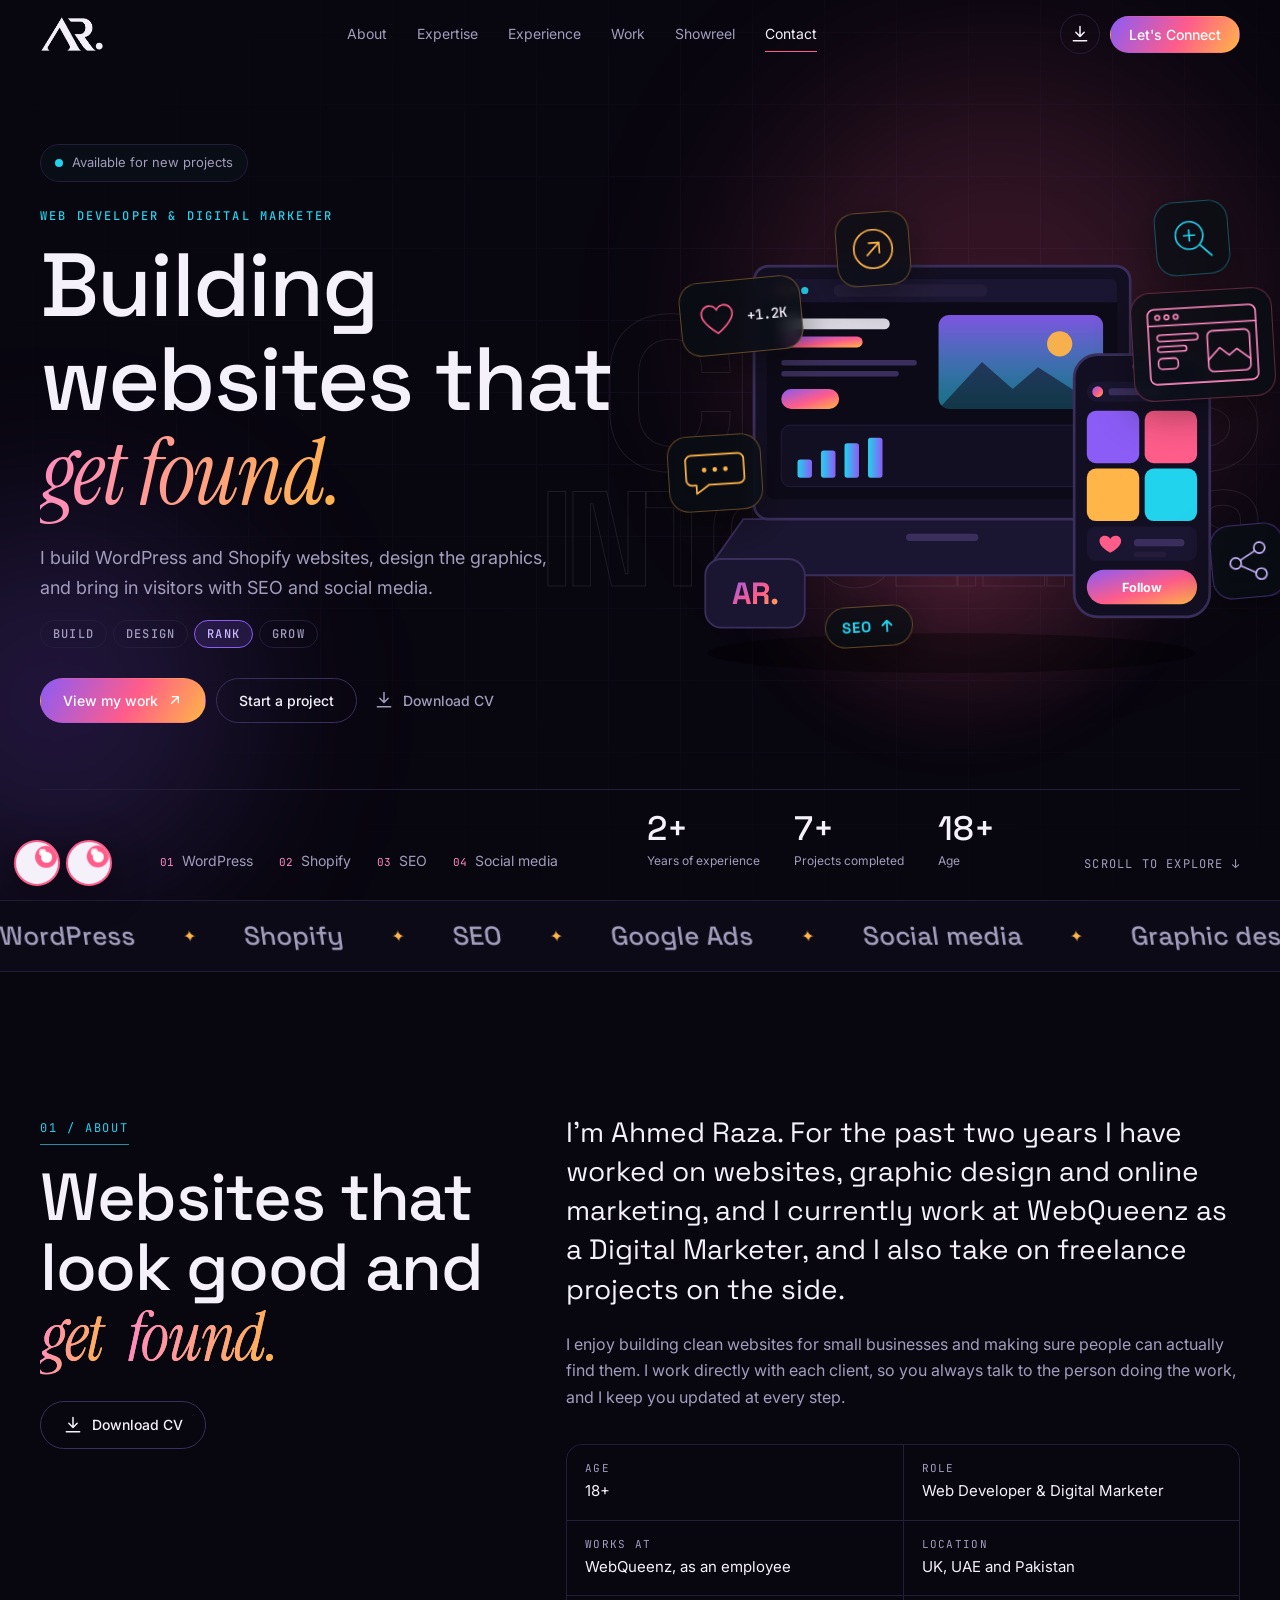
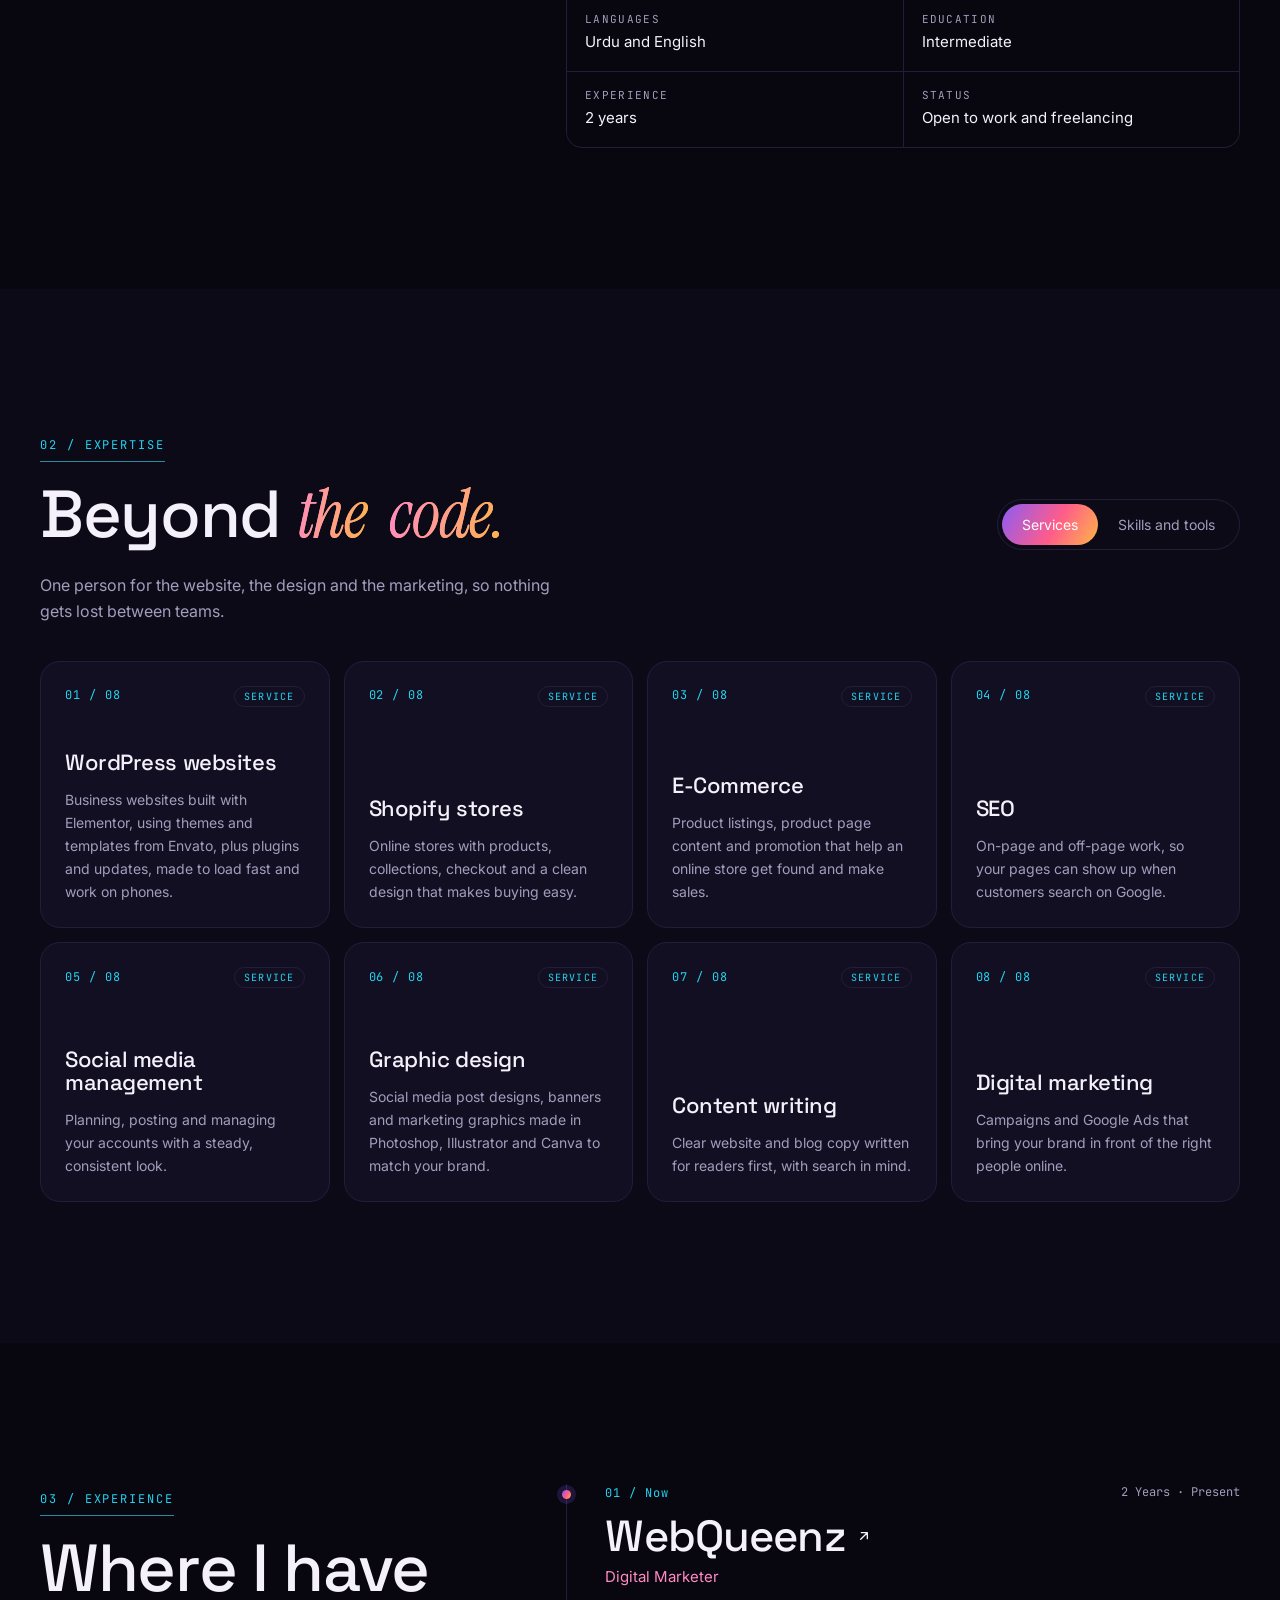
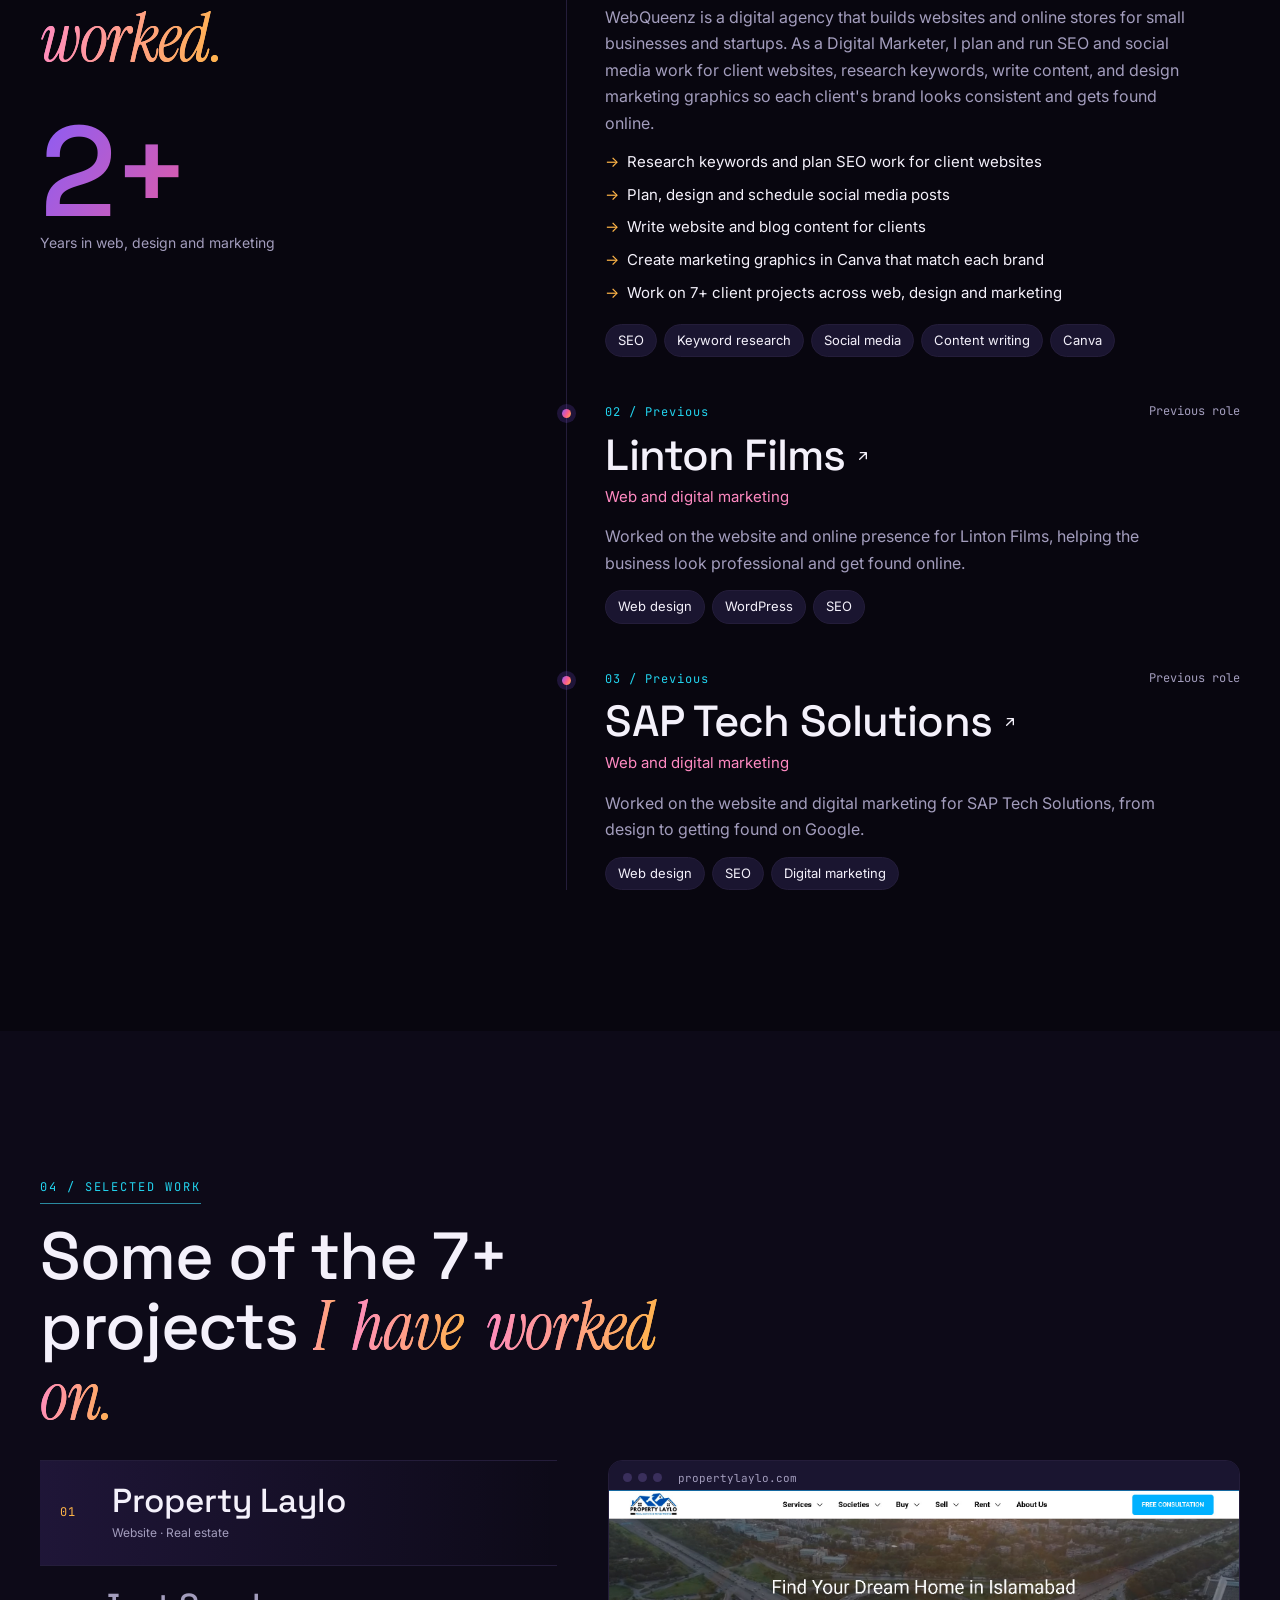
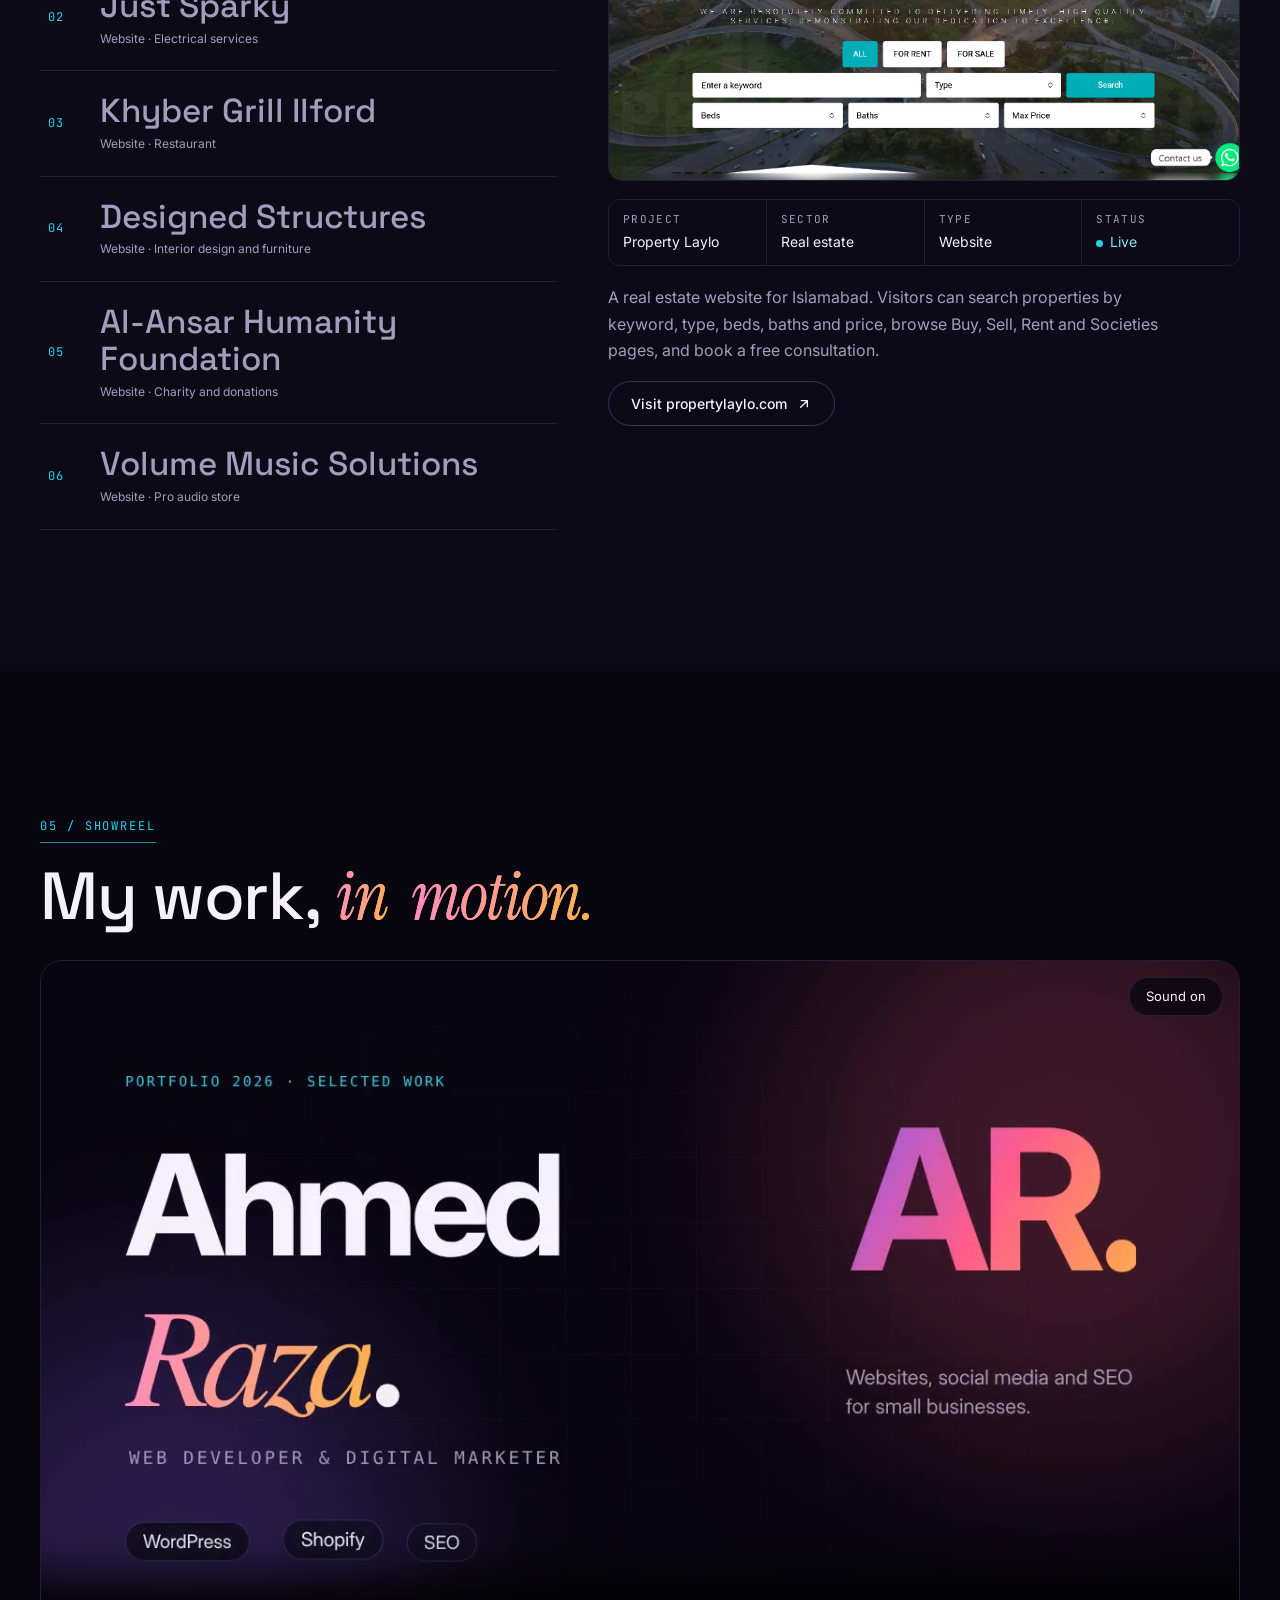
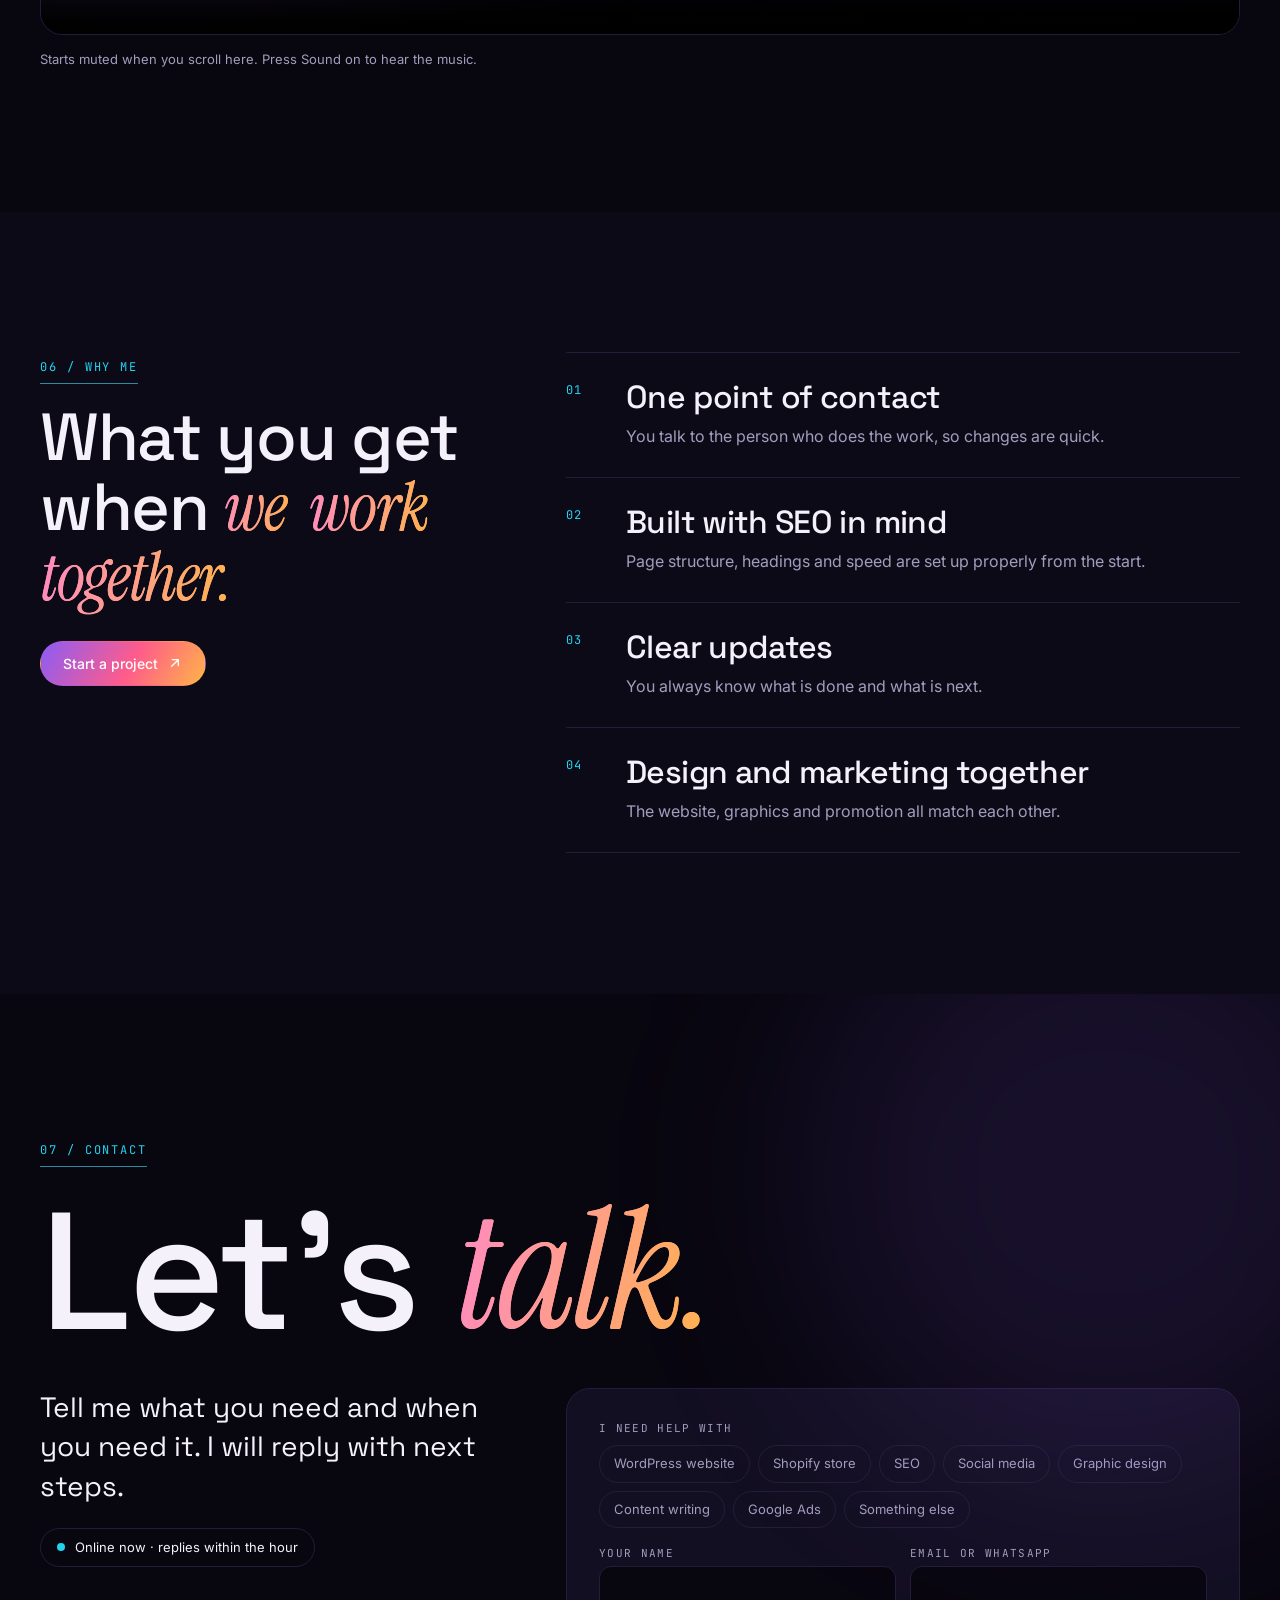
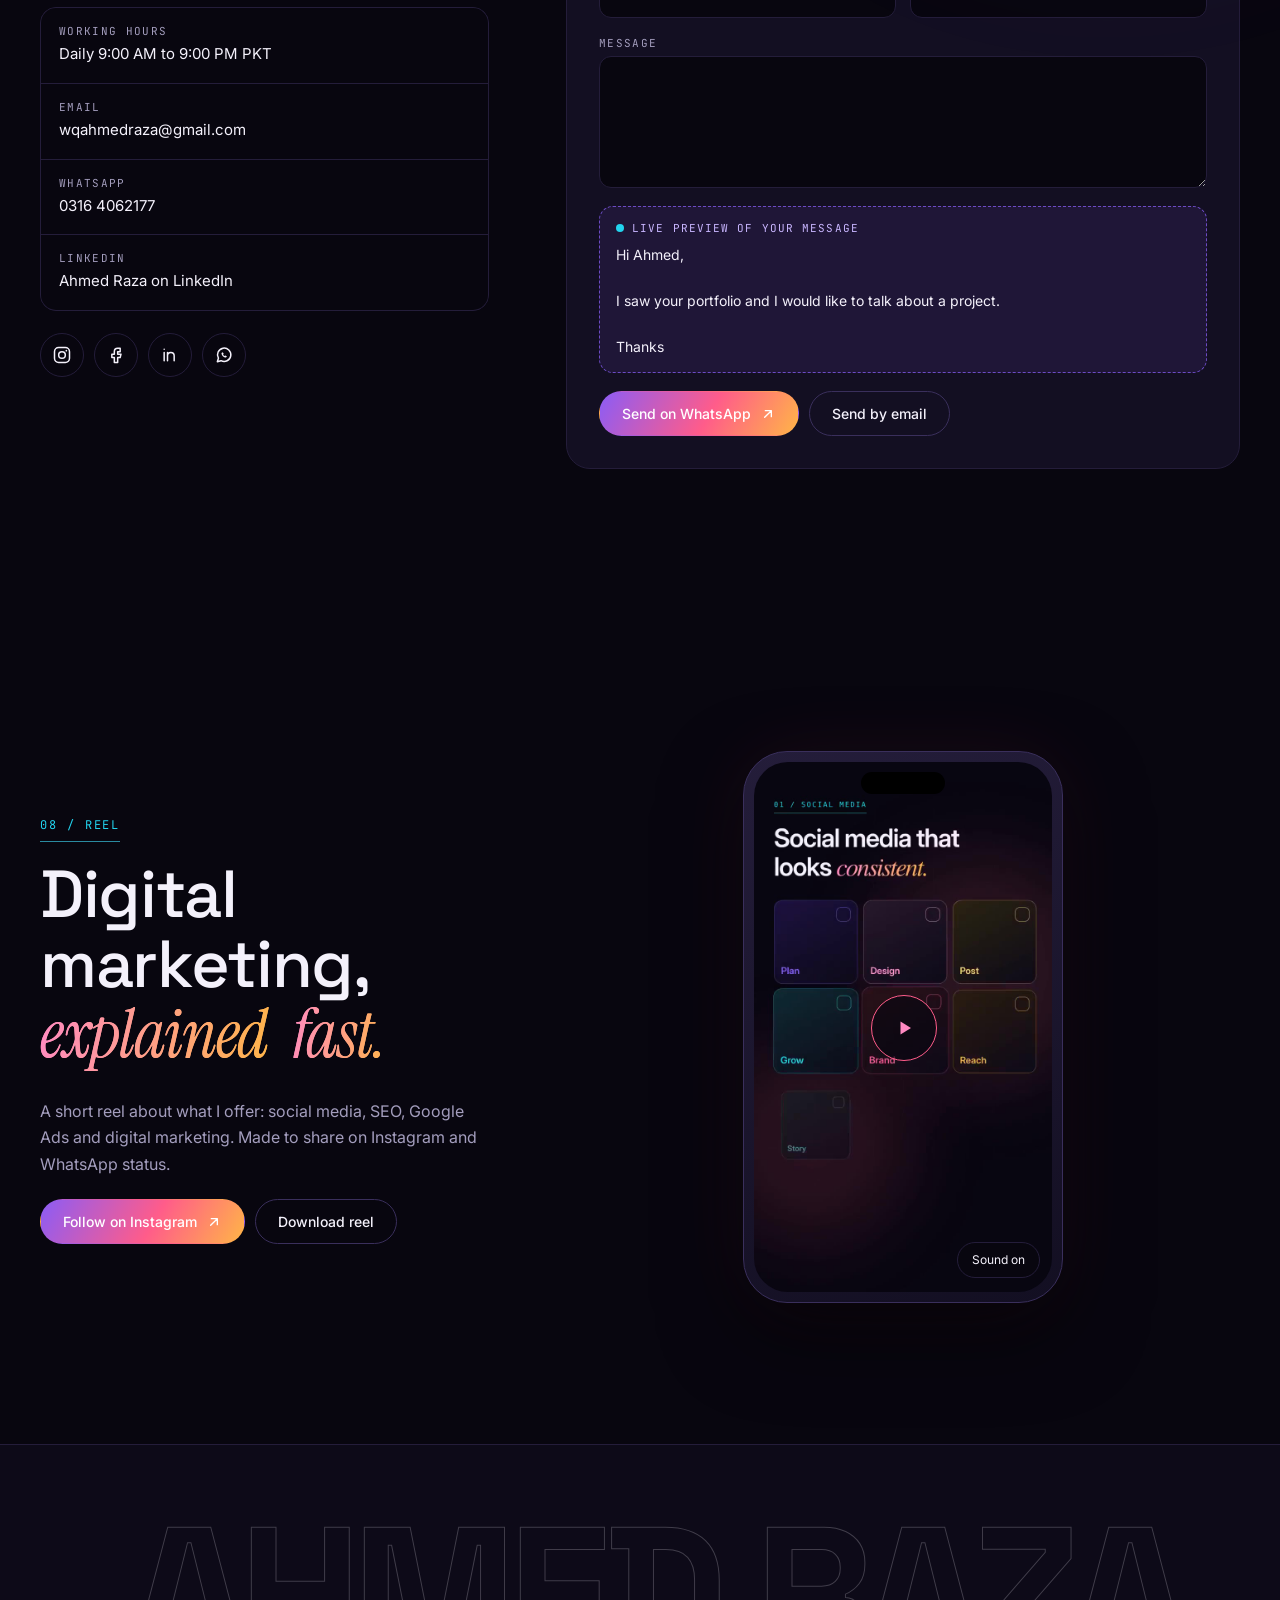
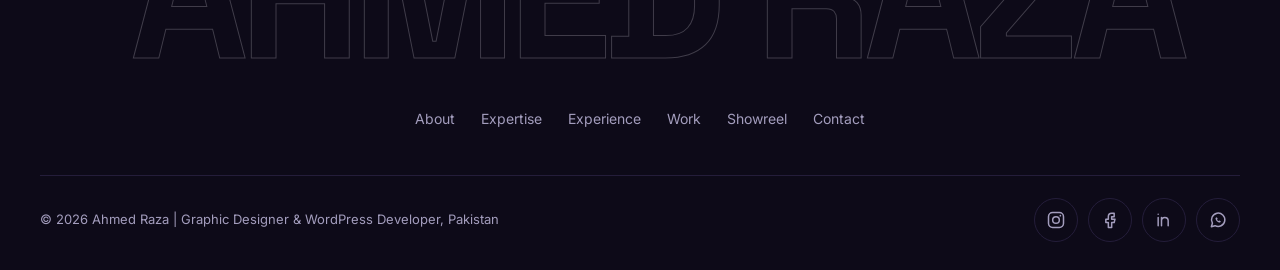
==== commit ead7a4ca: "New colours, hero illustration, work showreel and digital marketing reel Co-Authored-By: Claude Sonn" ====
--- a/index.html
+++ b/index.html
@@ -7,7 +7,7 @@
 <meta name="description" content="Ahmed Raza is a web developer and digital marketer. I build WordPress and Shopify websites, design graphics and grow businesses with SEO, Google Ads and social media. Open for freelance projects.">
 <meta name="author" content="Ahmed Raza">
 <meta name="robots" content="index, follow, max-image-preview:large">
-<meta name="theme-color" content="#03070b">
+<meta name="theme-color" content="#08060f">
 <link rel="canonical" href="https://ahmedraza7865mm-stack.github.io/ahmedraza.io/">
 <meta property="og:type" content="website">
 <meta property="og:site_name" content="Ahmed Raza">
@@ -24,11 +24,10 @@
 <meta name="twitter:description" content="WordPress and Shopify websites, graphic design, SEO and social media.">
 <meta name="twitter:image" content="https://ahmedraza7865mm-stack.github.io/ahmedraza.io/assets/images/og-image.jpg">
 <script type="application/ld+json">
-{"@context":"https://schema.org","@graph":[{"@type":"WebSite","@id":"https://ahmedraza7865mm-stack.github.io/ahmedraza.io/#website","url":"https://ahmedraza7865mm-stack.github.io/ahmedraza.io/","name":"Ahmed Raza Portfolio","inLanguage":"en"},{"@type":"Person","@id":"https://ahmedraza7865mm-stack.github.io/ahmedraza.io/#person","name":"Ahmed Raza","jobTitle":"Web Developer & Digital Marketer","url":"https://ahmedraza7865mm-stack.github.io/ahmedraza.io/","image":"https://ahmedraza7865mm-stack.github.io/ahmedraza.io/assets/images/ahmed-raza.jpg","email":"mailto:wqahmedraza@gmail.com","telephone":"+923164062177","knowsLanguage":["Urdu","English"],"worksFor":{"@type":"Organization","name":"WebQueenz","url":"https://webqueenz.com"},"knowsAbout":["WordPress","Shopify","SEO","Digital marketing","Graphic design","Social media management","Google Ads","Web development"],"sameAs":["https://www.linkedin.com/in/ahmed-raza-44aa26369/","https://www.instagram.com/wqahmed.raza/","https://www.facebook.com/profile.php?id=61595711507706"]}]}
+{"@context":"https://schema.org","@graph":[{"@type":"WebSite","@id":"https://ahmedraza7865mm-stack.github.io/ahmedraza.io/#website","url":"https://ahmedraza7865mm-stack.github.io/ahmedraza.io/","name":"Ahmed Raza Portfolio","inLanguage":"en"},{"@type":"Person","@id":"https://ahmedraza7865mm-stack.github.io/ahmedraza.io/#person","name":"Ahmed Raza","jobTitle":"Web Developer & Digital Marketer","url":"https://ahmedraza7865mm-stack.github.io/ahmedraza.io/","email":"mailto:wqahmedraza@gmail.com","telephone":"+923164062177","knowsLanguage":["Urdu","English"],"worksFor":{"@type":"Organization","name":"WebQueenz","url":"https://webqueenz.com"},"knowsAbout":["WordPress","Shopify","SEO","Digital marketing","Graphic design","Social media management","Google Ads","Web development"],"sameAs":["https://www.linkedin.com/in/ahmed-raza-44aa26369/","https://www.instagram.com/wqahmed.raza/","https://www.facebook.com/profile.php?id=61595711507706"]}]}
 </script>
 <link rel="icon" type="image/png" href="assets/images/logo.png">
 <link rel="apple-touch-icon" href="assets/images/logo.png">
-<link rel="preload" as="image" href="assets/images/ahmed-raza-cutout.webp">
 <link rel="preconnect" href="https://fonts.googleapis.com">
 <link rel="preconnect" href="https://fonts.gstatic.com" crossorigin>
 <link rel="stylesheet" href="https://fonts.googleapis.com/css2?family=Space+Grotesk:wght@400;500;700&family=Instrument+Serif:ital@0;1&family=Inter:wght@400;500;600&family=JetBrains+Mono:wght@400;500&display=swap">
@@ -81,7 +80,48 @@
       <div class="fip" style="right:-6%;top:16%;--d:1.1"><div class="fi f6"><svg viewBox="0 0 170 120" width="160" height="113" fill="none" stroke="currentColor" stroke-width="2.4" stroke-linecap="round" stroke-linejoin="round"><rect x="3" y="3" width="164" height="114" rx="10"/><path d="M3 28h164"/><circle cx="18" cy="15.5" r="3.5"/><circle cx="32" cy="15.5" r="3.5"/><circle cx="46" cy="15.5" r="3.5"/><rect x="16" y="42" width="62" height="10" rx="5"/><rect x="16" y="60" width="44" height="8" rx="4"/><rect x="16" y="78" width="30" height="16" rx="6"/><rect x="92" y="40" width="64" height="62" rx="8"/><path d="M92 84l18-18 14 12 12-9 20 16"/></svg></div></div>
       <div class="fip" style="right:-8%;top:58%;--d:1.7"><div class="fi f7"><svg viewBox="0 0 64 64" width="58" height="58" fill="none" stroke="currentColor" stroke-width="2.4" stroke-linecap="round" stroke-linejoin="round"><circle cx="14" cy="34" r="8"/><circle cx="50" cy="14" r="8"/><circle cx="50" cy="52" r="8"/><path d="M21 30l22-12M21 38l22 12"/></svg></div></div>
       <div class="fip" style="left:26%;bottom:20%;--d:1.2"><div class="fi f9 seo"><span>SEO</span><svg viewBox="0 0 24 24" width="18" height="18" fill="none" stroke="currentColor" stroke-width="2.4" stroke-linecap="round" stroke-linejoin="round"><path d="M12 19V6M6 11l6-6 6 6"/></svg></div></div>
-      <img class="hero-person" src="assets/images/ahmed-raza-cutout.webp" alt="Ahmed Raza" width="1000" height="906" fetchpriority="high">
+      <svg class="hero-person" viewBox="0 0 620 540" role="img" aria-label="Illustration of a laptop showing a website, a phone with social posts and a growth chart" xmlns="http://www.w3.org/2000/svg">
+<defs>
+<linearGradient id="g1" x1="0" y1="0" x2="1" y2="1"><stop offset="0" stop-color="#8b5cf6"/><stop offset=".55" stop-color="#ff5c8a"/><stop offset="1" stop-color="#ffb547"/></linearGradient>
+<linearGradient id="g2" x1="0" y1="0" x2="0" y2="1"><stop offset="0" stop-color="#8b5cf6" stop-opacity=".9"/><stop offset="1" stop-color="#22d3ee" stop-opacity=".5"/></linearGradient>
+<linearGradient id="g3" x1="0" y1="0" x2="1" y2="0"><stop offset="0" stop-color="#22d3ee"/><stop offset="1" stop-color="#8b5cf6"/></linearGradient>
+<clipPath id="scr"><rect x="96" y="86" width="388" height="244" rx="8"/></clipPath>
+</defs>
+<ellipse cx="300" cy="500" rx="270" ry="22" fill="#000" opacity=".35"/>
+<!-- laptop -->
+<path d="M70 352h440l34 48c4 6 0 14-8 14H44c-8 0-12-8-8-14z" fill="#1a1530" stroke="#3a2f5c" stroke-width="2"/>
+<rect x="250" y="368" width="80" height="8" rx="4" fill="#3a2f5c"/>
+<rect x="82" y="72" width="416" height="280" rx="16" fill="#130f22" stroke="#3a2f5c" stroke-width="3"/>
+<g clip-path="url(#scr)">
+<rect x="96" y="86" width="388" height="244" fill="#0d0a18"/>
+<rect x="96" y="86" width="388" height="26" fill="#1a1530"/>
+<circle cx="110" cy="99" r="4" fill="#ff5c8a"/><circle cx="124" cy="99" r="4" fill="#ffb547"/><circle cx="138" cy="99" r="4" fill="#22d3ee"/>
+<rect x="170" y="92" width="170" height="14" rx="7" fill="#241d3a"/>
+<rect x="112" y="130" width="120" height="12" rx="6" fill="#f4f1fb" opacity=".9"/>
+<rect x="112" y="150" width="90" height="12" rx="6" fill="url(#g1)"/>
+<rect x="112" y="176" width="150" height="6" rx="3" fill="#3a2f5c"/><rect x="112" y="188" width="130" height="6" rx="3" fill="#3a2f5c"/>
+<rect x="112" y="208" width="64" height="22" rx="11" fill="url(#g1)"/>
+<rect x="286" y="126" width="182" height="104" rx="12" fill="url(#g2)"/>
+<circle cx="420" cy="158" r="14" fill="#ffb547" opacity=".95"/>
+<path d="M286 230l48-52 34 30 28-24 72 46z" fill="#0d0a18" opacity=".55"/>
+<rect x="112" y="248" width="356" height="68" rx="10" fill="#130f22" stroke="#241d3a"/>
+<g fill="url(#g3)"><rect class="bar b1" x="130" y="286" width="16" height="20" rx="3"/><rect class="bar b2" x="156" y="276" width="16" height="30" rx="3"/><rect class="bar b3" x="182" y="268" width="16" height="38" rx="3"/><rect class="bar b4" x="208" y="262" width="16" height="44" rx="3"/></g>
+<path class="trend" d="M250 296l40-12 36 6 44-26 56-6 34-14" fill="none" stroke="#ffb547" stroke-width="3" stroke-linecap="round" stroke-linejoin="round" pathLength="1"/>
+<circle class="tdot" cx="460" cy="258" r="5" fill="#ffb547"/>
+</g>
+<!-- phone -->
+<g class="phone-g"><rect x="436" y="170" width="150" height="290" rx="26" fill="#130f22" stroke="#3a2f5c" stroke-width="3"/>
+<rect x="500" y="180" width="22" height="6" rx="3" fill="#3a2f5c"/>
+<rect x="450" y="200" width="122" height="22" rx="11" fill="#1a1530"/><circle cx="462" cy="211" r="6" fill="url(#g1)"/><rect x="474" y="207" width="60" height="8" rx="4" fill="#3a2f5c"/>
+<rect x="450" y="232" width="58" height="58" rx="10" fill="#8b5cf6"/><rect x="514" y="232" width="58" height="58" rx="10" fill="#ff5c8a"/>
+<rect x="450" y="296" width="58" height="58" rx="10" fill="#ffb547"/><rect x="514" y="296" width="58" height="58" rx="10" fill="#22d3ee"/>
+<rect x="450" y="360" width="122" height="38" rx="10" fill="#1a1530"/>
+<path d="M468 380c0-6 9-8 12-2 3-6 12-4 12 2 0 7-12 13-12 13s-12-6-12-13z" fill="#ff5c8a" transform="translate(-4 -4)"/>
+<rect x="502" y="374" width="56" height="8" rx="4" fill="#3a2f5c"/><rect x="502" y="388" width="36" height="6" rx="3" fill="#241d3a"/>
+<rect x="450" y="408" width="122" height="38" rx="19" fill="url(#g1)"/><text x="511" y="432" text-anchor="middle" font-family="Inter,sans-serif" font-size="14" font-weight="700" fill="#fff">Follow</text></g>
+<!-- logo badge -->
+<g transform="translate(28 396)"><rect width="110" height="76" rx="18" fill="#1a1530" stroke="#3a2f5c" stroke-width="2"/><text x="55" y="50" text-anchor="middle" font-family="Space Grotesk,Inter,sans-serif" font-size="34" font-weight="700" fill="url(#g1)">AR.</text></g>
+</svg>
     </div>
   </div>
   <div class="wrap hero-foot">
@@ -182,7 +222,7 @@
 <section class="section" id="showreel">
   <div class="wrap">
     <div class="sec-label"><span>05 / Showreel</span></div>
-    <h2 class="h2">My work in <em>30 seconds.</em></h2>
+    <h2 class="h2">My work, <em>in motion.</em></h2>
     <div class="reel">
       <button class="reel-snd" id="reelsnd" type="button" aria-label="Turn sound on">Sound on</button>
       <video id="reel" muted loop playsinline controls preload="metadata" poster="assets/images/showreel-poster.jpg" src="assets/video/showreel.mp4"></video>
@@ -218,6 +258,19 @@
         <div class="preview"><div class="pv-h"><span class="dot"></span>Live preview of your message</div><p id="pv"></p></div>
         <div class="actions"><a class="btn btn-solid" id="send-wa" href="https://wa.me/923164062177?text=Hi%20Ahmed%2C%20I%20saw%20your%20portfolio%20and%20I%20would%20like%20to%20talk%20about%20a%20project." target="_blank" rel="noopener">Send on WhatsApp <svg class="ar" width="16" height="16" viewBox="0 0 24 24" fill="none" stroke="currentColor" stroke-width="2" stroke-linecap="round" stroke-linejoin="round" aria-hidden="true"><path d="M7 17L17 7M8 7h9v9"/></svg></a><a class="btn btn-line" id="send-mail" href="mailto:wqahmedraza@gmail.com">Send by email</a></div>
       </form>
+    </div>
+  </div>
+</section>
+<section class="section reel-sec" id="reel-sec">
+  <div class="wrap two reelgrid">
+    <div class="sticky"><div class="sec-label"><span>08 / Reel</span></div>
+      <h2 class="h2">Digital marketing, <em>explained fast.</em></h2>
+      <p class="mut">A short reel about what I offer: social media, SEO, Google Ads and digital marketing. Made to share on Instagram and WhatsApp status.</p>
+      <div class="cta" style="margin-top:22px"><a class="btn btn-solid" href="https://www.instagram.com/wqahmed.raza/" target="_blank" rel="noopener">Follow on Instagram <svg class="ar" width="16" height="16" viewBox="0 0 24 24" fill="none" stroke="currentColor" stroke-width="2" stroke-linecap="round" stroke-linejoin="round" aria-hidden="true"><path d="M7 17L17 7M8 7h9v9"/></svg></a><a class="btn btn-line" href="assets/video/reel.mp4" download="Ahmed-Raza-Reel.mp4">Download reel</a></div></div>
+    <div class="phone">
+      <div class="phone-in"><video id="reel2" muted loop playsinline preload="metadata" poster="assets/images/reel-poster.jpg" src="assets/video/reel.mp4" aria-label="Reel about social media, SEO, Google Ads and digital marketing by Ahmed Raza"></video>
+      <button class="reel-snd2" id="reelsnd2" type="button" aria-label="Turn sound on">Sound on</button>
+      <button class="reel-play" id="reelplay" type="button" aria-label="Play or pause reel"></button></div>
     </div>
   </div>
 </section>
--- a/css/style.css
+++ b/css/style.css
@@ -1,4 +1,4 @@
-:root{--bg:#03070b;--bg-alt:#070d13;--card:#0b131a;--card2:#101a23;--ink:#eaf1f4;--muted:#8c9ba6;--line:#1b2833;--accent:#46f0b4;--accent-ink:#03140d;--accent-text:#46f0b4;--accent-soft:rgba(70,240,180,.1);--accent-deep:#1f8a6a;--warm:#ffcf6e;--hf:'Space Grotesk',system-ui,sans-serif;--sf:'Instrument Serif',Georgia,serif;--bf:'Inter',system-ui,sans-serif;--mf:'JetBrains Mono',ui-monospace,monospace}
+:root{--bg:#08060f;--bg-alt:#0d0a18;--card:#130f22;--card2:#1a1530;--ink:#f4f1fb;--muted:#a39dbd;--line:#241d3a;--accent:#ff5c8a;--accent-ink:#ffffff;--accent-text:#ff8ac2;--accent-soft:rgba(255,92,138,.1);--accent-deep:#7a3c9e;--warm:#ffb547;--hf:'Space Grotesk',system-ui,sans-serif;--sf:'Instrument Serif',Georgia,serif;--bf:'Inter',system-ui,sans-serif;--mf:'JetBrains Mono',ui-monospace,monospace}
 *{box-sizing:border-box;margin:0;padding:0}
 html{scroll-behavior:smooth;scroll-padding-top:80px;-webkit-text-size-adjust:100%}
 body{background:var(--bg);color:var(--ink);font:400 16px/1.65 var(--bf);overflow-x:hidden;-webkit-font-smoothing:antialiased}
@@ -26,7 +26,7 @@
 .progress{position:fixed;left:0;top:0;height:2px;width:100%;transform-origin:0 50%;transform:scaleX(0);background:var(--accent);z-index:60}
 /* nav */
 .top{position:fixed;inset:0 0 auto;z-index:50;transition:background .3s,border-color .3s;border-bottom:1px solid transparent}
-.top.s{background:rgba(3,7,11,.72);backdrop-filter:blur(16px);-webkit-backdrop-filter:blur(16px);border-color:var(--line)}
+.top.s{background:rgba(8,6,15,.72);backdrop-filter:blur(16px);-webkit-backdrop-filter:blur(16px);border-color:var(--line)}
 .nav{display:flex;align-items:center;justify-content:space-between;height:68px;gap:16px}
 .links{display:flex;gap:30px;font-size:14px;color:var(--muted)}
 .links a{position:relative;padding:4px 0;transition:color .2s}
@@ -46,8 +46,8 @@
 .btn:hover{transform:translateY(-2px)}
 .btn-sm{padding:9px 18px}
 .btn-solid{background:var(--accent);color:var(--accent-ink)}
-.btn-solid:hover{box-shadow:0 8px 30px rgba(70,240,180,.3)}
-.btn-line{border-color:#2a3b49;color:var(--ink)}
+.btn-solid:hover{box-shadow:0 8px 30px rgba(255,92,138,.3)}
+.btn-line{border-color:#3a2f5c;color:var(--ink)}
 .btn-line:hover{border-color:var(--accent);color:var(--accent)}
 .btn-ghost{color:var(--muted);padding-inline:6px}
 .btn-ghost:hover{color:var(--accent)}
@@ -58,15 +58,15 @@
 .hero-bg{position:absolute;inset:-40px;z-index:-2;translate:var(--px,0) var(--py,0);transition:translate .4s ease-out}
 .grid-lines{position:absolute;inset:0;background-image:linear-gradient(var(--line) 1px,transparent 1px),linear-gradient(90deg,var(--line) 1px,transparent 1px);background-size:72px 72px;opacity:.35;mask-image:radial-gradient(ellipse 70% 60% at 65% 45%,#000,transparent);-webkit-mask-image:radial-gradient(ellipse 70% 60% at 65% 45%,#000,transparent)}
 .orb{position:absolute;border-radius:50%;filter:blur(90px)}
-.o1{width:480px;height:480px;right:6%;top:12%;background:rgba(70,240,180,.16);animation:drift 14s ease-in-out infinite alternate}
-.o2{width:360px;height:360px;left:-6%;bottom:6%;background:rgba(80,140,255,.12);animation:drift 18s ease-in-out infinite alternate-reverse}
+.o1{width:480px;height:480px;right:6%;top:12%;background:rgba(255,92,138,.16);animation:drift 14s ease-in-out infinite alternate}
+.o2{width:360px;height:360px;left:-6%;bottom:6%;background:rgba(139,92,246,.12);animation:drift 18s ease-in-out infinite alternate-reverse}
 @keyframes drift{to{transform:translate(40px,-30px) scale(1.15)}}
-.giant{position:absolute;inset:0;z-index:-1;display:flex;flex-direction:column;justify-content:center;align-items:flex-end;padding-right:2vw;font:700 clamp(90px,17vw,280px)/.82 var(--hf);letter-spacing:-.05em;color:transparent;-webkit-text-stroke:1px rgba(234,241,244,.09);white-space:nowrap;user-select:none;pointer-events:none;overflow:hidden}
+.giant{position:absolute;inset:0;z-index:-1;display:flex;flex-direction:column;justify-content:center;align-items:flex-end;padding-right:2vw;font:700 clamp(90px,17vw,280px)/.82 var(--hf);letter-spacing:-.05em;color:transparent;-webkit-text-stroke:1px rgba(244,241,251,.09);white-space:nowrap;user-select:none;pointer-events:none;overflow:hidden}
 .giant span:nth-child(2){font-size:.62em}
 .hero-grid{display:grid;grid-template-columns:1.05fr .95fr;gap:20px;align-items:center;flex:1}
 .chip-live{display:inline-flex;align-items:center;gap:9px;padding:7px 14px;border:1px solid var(--line);border-radius:999px;font-size:13px;color:var(--muted);background:rgba(11,19,26,.6)}
-.dot{width:8px;height:8px;border-radius:50%;background:var(--accent);box-shadow:0 0 0 0 rgba(70,240,180,.6);animation:pulse 2s infinite}
-@keyframes pulse{70%{box-shadow:0 0 0 9px rgba(70,240,180,0)}100%{box-shadow:0 0 0 0 rgba(70,240,180,0)}}
+.dot{width:8px;height:8px;border-radius:50%;background:var(--accent);box-shadow:0 0 0 0 rgba(255,92,138,.6);animation:pulse 2s infinite}
+@keyframes pulse{70%{box-shadow:0 0 0 9px rgba(255,92,138,0)}100%{box-shadow:0 0 0 0 rgba(255,92,138,0)}}
 .kicker{font:500 12px var(--mf);letter-spacing:.18em;text-transform:uppercase;color:var(--accent-text);margin:26px 0 14px}
 .hero h1{font-size:clamp(44px,7vw,104px);font-weight:500}
 .lead{margin:22px 0 18px;max-width:520px;color:var(--muted);font-size:18px}
@@ -75,10 +75,10 @@
 .seq span.on{background:var(--accent-soft);border-color:var(--accent);color:var(--accent-text)}
 .cta{display:flex;flex-wrap:wrap;gap:10px;align-items:center}
 .hero-art{position:relative;align-self:end;min-height:min(62vh,560px)}
-.art-glow{position:absolute;left:10%;right:10%;bottom:0;height:70%;border-radius:50%;background:radial-gradient(closest-side,rgba(70,240,180,.22),transparent);filter:blur(20px)}
+.art-glow{position:absolute;left:10%;right:10%;bottom:0;height:70%;border-radius:50%;background:radial-gradient(closest-side,rgba(255,92,138,.22),transparent);filter:blur(20px)}
 .hero-person{position:relative;z-index:2;width:min(100%,560px);margin:0 auto;max-height:68vh;object-fit:contain;object-position:bottom;-webkit-mask-image:linear-gradient(#000 88%,transparent);mask-image:linear-gradient(#000 88%,transparent)}
 .fip{position:absolute;z-index:3;translate:var(--tx,0) var(--ty,0)}
-.fi{color:var(--accent-text);padding:14px;border:1px solid rgba(70,240,180,.3);border-radius:20px;background:rgba(7,13,19,.72);backdrop-filter:blur(8px);-webkit-backdrop-filter:blur(8px);animation:fl calc(var(--d)*3.4s) ease-in-out infinite alternate;box-shadow:0 12px 40px rgba(0,0,0,.4)}
+.fi{color:var(--accent-text);padding:14px;border:1px solid rgba(255,92,138,.3);border-radius:20px;background:rgba(7,13,19,.72);backdrop-filter:blur(8px);-webkit-backdrop-filter:blur(8px);animation:fl calc(var(--d)*3.4s) ease-in-out infinite alternate;box-shadow:0 12px 40px rgba(0,0,0,.4)}
 .fi svg{width:44px;height:auto}
 .f6 svg{width:112px}
 .f3 svg{width:64px}
@@ -129,7 +129,7 @@
 .cards[hidden]{display:none}
 .c4{grid-template-columns:repeat(4,1fr)}
 .card{position:relative;padding:24px;border:1px solid var(--line);border-radius:20px;background:var(--card);overflow:hidden;transition:transform .3s,border-color .3s;display:flex;flex-direction:column;gap:14px;min-height:260px}
-.card::before{content:"";position:absolute;inset:0;background:radial-gradient(260px circle at var(--mx,50%) var(--my,0%),rgba(70,240,180,.13),transparent 70%);opacity:0;transition:opacity .3s;pointer-events:none}
+.card::before{content:"";position:absolute;inset:0;background:radial-gradient(260px circle at var(--mx,50%) var(--my,0%),rgba(255,92,138,.13),transparent 70%);opacity:0;transition:opacity .3s;pointer-events:none}
 .card:hover{transform:translateY(-4px);border-color:var(--accent-deep)}
 .card:hover::before{opacity:1}
 .card-top{display:flex;justify-content:space-between;align-items:center;margin-bottom:auto;padding-bottom:30px}
@@ -169,7 +169,7 @@
 @keyframes fade{from{opacity:0;transform:translateY(12px)}}
 .wshot{display:block;border:1px solid var(--line);border-radius:14px;overflow:hidden;background:var(--card)}
 .wshot .bar{display:flex;align-items:center;gap:6px;padding:10px 14px;background:var(--card2);border-bottom:1px solid var(--line)}
-.bar i{width:9px;height:9px;border-radius:50%;background:#2a3b49}
+.bar i{width:9px;height:9px;border-radius:50%;background:#3a2f5c}
 .bar span{margin-left:10px;font:400 11px var(--mf);color:var(--muted)}
 .wshot img{width:100%;height:auto;transition:transform .6s}
 .wshot:hover img{transform:scale(1.03)}
@@ -184,7 +184,7 @@
 /* reel */
 .reel{position:relative;border-radius:22px;overflow:hidden;border:1px solid var(--line);background:#000;margin-top:10px}
 .reel video{width:100%;height:auto;aspect-ratio:16/9;object-fit:cover}
-.reel-snd{position:absolute;right:16px;top:16px;z-index:2;padding:8px 16px;border-radius:999px;background:rgba(3,7,11,.75);backdrop-filter:blur(8px);border:1px solid var(--line);font-size:13px}
+.reel-snd{position:absolute;right:16px;top:16px;z-index:2;padding:8px 16px;border-radius:999px;background:rgba(8,6,15,.75);backdrop-filter:blur(8px);border:1px solid var(--line);font-size:13px}
 .reel-snd:hover{border-color:var(--accent)}
 .note{font-size:13px;margin-top:14px}
 /* why */
@@ -194,7 +194,7 @@
 .whylist p{color:var(--muted)}
 /* contact */
 .contact{overflow:hidden}
-.contact::before{content:"";position:absolute;right:-10%;top:-10%;width:600px;height:600px;border-radius:50%;background:rgba(70,240,180,.08);filter:blur(100px);pointer-events:none}
+.contact::before{content:"";position:absolute;right:-10%;top:-10%;width:600px;height:600px;border-radius:50%;background:rgba(255,92,138,.08);filter:blur(100px);pointer-events:none}
 .cgrid{margin-top:20px}
 .hrs{display:inline-flex;align-items:center;gap:10px;padding:8px 16px;border:1px solid var(--line);border-radius:999px;font-size:13px;color:var(--muted);margin-bottom:6px}
 .hdot{width:8px;height:8px;border-radius:50%;background:#7a8791}
@@ -223,7 +223,7 @@
 /* footer */
 .sitefoot{border-top:1px solid var(--line);padding:70px 0 28px;overflow:hidden;background:var(--bg-alt)}
 .foot-top{display:flex;flex-direction:column;gap:34px}
-.wm{font:700 clamp(54px,14.6vw,220px)/.85 var(--hf);letter-spacing:-.05em;color:transparent;-webkit-text-stroke:1px rgba(234,241,244,.22);white-space:nowrap;text-align:center}
+.wm{font:700 clamp(54px,14.6vw,220px)/.85 var(--hf);letter-spacing:-.05em;color:transparent;-webkit-text-stroke:1px rgba(244,241,251,.22);white-space:nowrap;text-align:center}
 .sitefoot nav{display:flex;gap:26px;flex-wrap:wrap;justify-content:center;color:var(--muted);font-size:14px}
 .sitefoot nav a:hover{color:var(--accent-text)}
 .foot-bot{display:flex;justify-content:space-between;align-items:center;gap:20px;flex-wrap:wrap;margin-top:44px;padding-top:22px;border-top:1px solid var(--line);font-size:13px;color:var(--muted)}
@@ -237,9 +237,9 @@
 
 /* Watching eyes: they look wherever the cursor (or finger) goes */
 .eyes{position:fixed;left:max(14px,env(safe-area-inset-left,0px));bottom:max(14px,env(safe-area-inset-bottom,0px));z-index:30;display:flex;gap:6px;pointer-events:none;filter:drop-shadow(0 8px 18px rgba(0,0,0,.45));animation:eyesIn .8s cubic-bezier(.34,1.56,.64,1) 2.8s backwards}
-.eye{position:relative;width:46px;height:46px;border-radius:50%;background:#eaf1f4;border:2px solid var(--accent);overflow:hidden;transition:transform .25s ease}
-.iris{position:absolute;left:50%;top:50%;width:22px;height:22px;margin:-11px 0 0 -11px;border-radius:50%;background:radial-gradient(circle at 35% 30%,#b9ffe3 0 18%,#46f0b4 19% 100%);will-change:transform}
-.iris::after{content:"";position:absolute;left:50%;top:50%;width:11px;height:11px;margin:-5.5px 0 0 -5.5px;border-radius:50%;background:#03140d}
+.eye{position:relative;width:46px;height:46px;border-radius:50%;background:#f4f1fb;border:2px solid var(--accent);overflow:hidden;transition:transform .25s ease}
+.iris{position:absolute;left:50%;top:50%;width:22px;height:22px;margin:-11px 0 0 -11px;border-radius:50%;background:radial-gradient(circle at 35% 30%,#ffd0e0 0 18%,#ff5c8a 19% 100%);will-change:transform}
+.iris::after{content:"";position:absolute;left:50%;top:50%;width:11px;height:11px;margin:-5.5px 0 0 -5.5px;border-radius:50%;background:#ffffff}
 .iris::before{content:"";position:absolute;left:5px;top:4px;width:5px;height:5px;border-radius:50%;background:#fff;opacity:.9;z-index:2}
 .lid{position:absolute;left:-2px;right:-2px;top:-2px;height:calc(100% + 4px);background:var(--bg-alt);border-radius:50%;transform:translateY(-102%);transition:transform .09s ease-in}
 .eyes.blink .lid{transform:translateY(0)}
@@ -251,8 +251,81 @@
 /* Circle that follows the cursor (mouse devices only) */
 .cring{position:fixed;left:0;top:0;width:38px;height:38px;margin:-19px 0 0 -19px;border:2px solid var(--accent);border-radius:50%;pointer-events:none;z-index:1001;opacity:0;transition:opacity .3s,width .25s,height .25s,margin .25s,background-color .25s,border-color .25s;will-change:transform}
 .cring.on{opacity:.9}
-.cring.hot{width:64px;height:64px;margin:-32px 0 0 -32px;background:rgba(70,240,180,.18)}
-.cring.down{width:26px;height:26px;margin:-13px 0 0 -13px;background:rgba(70,240,180,.35)}
+.cring.hot{width:64px;height:64px;margin:-32px 0 0 -32px;background:rgba(255,92,138,.18)}
+.cring.down{width:26px;height:26px;margin:-13px 0 0 -13px;background:rgba(255,92,138,.35)}
 .cdot{position:fixed;left:0;top:0;width:6px;height:6px;margin:-3px 0 0 -3px;border-radius:50%;background:var(--accent-text);pointer-events:none;z-index:1001;opacity:0;transition:opacity .3s;will-change:transform}
 .cdot.on{opacity:1}
 @media (hover:none),(pointer:coarse){.cring,.cdot{display:none}}@media (min-width:1021px){.points{margin-left:120px}}
+/* scroll motion helpers */
+.h2 .w{display:inline-block;overflow:hidden;vertical-align:top;padding-bottom:.12em;margin-bottom:-.12em}
+.h2 .w>span{display:inline-block;transform:translateY(110%);transition:transform .9s cubic-bezier(.2,.8,.2,1)}
+.h2.words .w>span{transform:none}
+.h2 .w.e{font-family:var(--sf);font-style:italic;color:var(--accent-text)}
+.hero-person,.giant,.orb,.mq,.wshot img,.wm{will-change:transform}
+.card,.wi,.tl,.whylist li{transition:opacity .8s,transform .8s cubic-bezier(.2,.7,.2,1),border-color .3s,background .3s}
+.card:hover{transform:translateY(-4px)}
+@media (max-width:640px){.h2 .w>span{transition-duration:.7s}}
+
+/* vertical reel */
+.reelgrid{align-items:center}
+.phone{justify-self:center;width:min(320px,100%);padding:10px;border-radius:44px;background:linear-gradient(160deg,#241d3a,#130f22);border:1px solid #3a2f5c;box-shadow:0 30px 80px rgba(0,0,0,.55),0 0 80px rgba(255,92,138,.08)}
+.phone-in{position:relative;border-radius:34px;overflow:hidden;aspect-ratio:9/16;background:#000}
+.phone-in::before{content:"";position:absolute;top:10px;left:50%;width:84px;height:22px;margin-left:-42px;border-radius:12px;background:#000;z-index:3}
+.phone video{width:100%;height:100%;object-fit:cover}
+.reel-play{position:absolute;inset:0;z-index:2;cursor:pointer}
+.reel-play::after{content:"";position:absolute;left:50%;top:50%;width:64px;height:64px;margin:-32px;border-radius:50%;background:rgba(8,6,15,.6) url("data:image/svg+xml,%3Csvg xmlns='http://www.w3.org/2000/svg' viewBox='0 0 24 24' fill='%23ff8ac2'%3E%3Cpath d='M9 6.5v11l9-5.5z'/%3E%3C/svg%3E") center/28px no-repeat;border:1px solid var(--accent);transition:opacity .3s}
+.reel-play.playing::after{opacity:0}
+.reel-snd2{position:absolute;right:12px;bottom:14px;z-index:4;padding:7px 14px;border-radius:999px;background:rgba(8,6,15,.75);border:1px solid var(--line);font-size:12px}
+@media (max-width:1020px){.reelgrid .sticky{order:1}.phone{order:2;width:min(300px,86%)}}
+/* extra mobile polish */
+@media (max-width:640px){
+ body{font-size:15px}.section{padding:72px 0}.h2{font-size:clamp(32px,10vw,44px);margin-bottom:20px}.hero h1{font-size:clamp(40px,12.5vw,56px)}
+ .lead{font-size:16px}.cta .btn{flex:1 1 auto;justify-content:center}.cta .btn-ghost{flex:0 0 100%}
+ .hero-art{margin-top:-10px}.hero-foot{gap:14px}.scroll{display:none}.stats{width:100%;justify-content:space-between}
+ .marquee span{font-size:20px}.mq{gap:30px}.mq span{gap:30px}
+ .toggle{width:100%}.toggle button{flex:1;padding:10px 8px}
+ .card{padding:20px;border-radius:18px}.timeline{padding-left:20px}.tl::before{left:-25px}.tl-h{flex-wrap:wrap;gap:4px}
+ .wi{padding:18px 4px}.wi.on{padding-left:12px}.actions .btn{width:100%;justify-content:center}
+ .reel-snd{right:10px;top:10px;padding:6px 12px;font-size:12px}.eyes{left:10px;bottom:10px}
+ .foot-bot{justify-content:center;text-align:center}
+ .btn,.chip,.toggle button,.wi{min-height:44px}
+}
+@media (hover:none){.card:hover{transform:none}.wshot:hover img{transform:none}}
+
+/* palette v2: violet, pink, amber, cyan */
+:root{--accent2:#8b5cf6;--cyan:#22d3ee;--grad:linear-gradient(120deg,#8b5cf6 0%,#ff5c8a 55%,#ffb547 100%);--grad-txt:linear-gradient(100deg,#ff8ac2,#ffb547)}
+em,.h2 .w.e>span,.h2 .w.e{background:var(--grad-txt);-webkit-background-clip:text;background-clip:text;-webkit-text-fill-color:transparent;color:transparent;padding-right:.06em}
+.btn-solid{background:var(--grad);color:#fff;border-color:transparent}
+.btn-solid:hover{box-shadow:0 10px 34px rgba(255,92,138,.35)}
+.btn-line:hover,.btn-ghost:hover,.icon-btn:hover{border-color:var(--accent-text);color:var(--accent-text)}
+.progress,.ld-bar span{background:var(--grad)}
+.toggle .on{background:var(--grad);color:#fff}
+.dot,.hrs.open .hdot{background:var(--cyan);box-shadow:0 0 0 0 rgba(34,211,238,.6)}
+.seq span.on{background:rgba(139,92,246,.16);border-color:#8b5cf6;color:#c9b6ff}
+.num{color:var(--cyan)}
+.kicker,.sec-label span,.tag{color:var(--cyan)}
+.sec-label span{border-color:#2a8aa0}
+.tl::before{background:var(--grad);box-shadow:0 0 0 5px rgba(139,92,246,.18)}
+.wi.on .num{color:var(--warm)}
+.wi.on{background:linear-gradient(90deg,rgba(139,92,246,.14),transparent)}
+.card:nth-child(4n+1):hover{border-color:#8b5cf6}.card:nth-child(4n+2):hover{border-color:#ff5c8a}.card:nth-child(4n+3):hover{border-color:#ffb547}.card:nth-child(4n+4):hover{border-color:#22d3ee}
+.o1{background:rgba(255,92,138,.18)}.o2{background:rgba(139,92,246,.2)}
+.chip[aria-pressed=true]{background:rgba(139,92,246,.18);border-color:#8b5cf6;color:#e1d6ff}
+.preview{background:rgba(139,92,246,.1);border-color:#6c4bc4}.pv-h{color:#c9b6ff}
+.live::before{background:var(--cyan)}.live{color:#7fe7f7}
+.dos li::before{color:var(--warm)}
+.bigstat strong{background:var(--grad);-webkit-background-clip:text;background-clip:text;-webkit-text-fill-color:transparent}
+.mq span::after{color:var(--warm)}
+.fi{color:#ffb547;border-color:rgba(255,181,71,.35)}
+.f2.heart{color:#ff5c8a}.fi.f5{color:#22d3ee;border-color:rgba(34,211,238,.35)}.fi.f7{color:#c9b6ff;border-color:rgba(139,92,246,.4)}.fi.f6{color:#ff8ac2;border-color:rgba(255,92,138,.35)}.fi.f9{color:#22d3ee}
+.grid-lines{background-image:linear-gradient(var(--line) 1px,transparent 1px),linear-gradient(90deg,var(--line) 1px,transparent 1px)}
+.contact::before{background:rgba(139,92,246,.12)}
+.cring{border-color:#ff8ac2}.cring.hot{background:rgba(255,92,138,.18)}
+
+.hero-person{-webkit-mask-image:none!important;mask-image:none!important;width:min(100%,620px);height:auto;max-height:none;overflow:visible}
+.bar{transform-box:fill-box;transform-origin:bottom;animation:grow 2.4s ease-in-out infinite alternate}.b2{animation-delay:.2s}.b3{animation-delay:.4s}.b4{animation-delay:.6s}
+@keyframes grow{from{transform:scaleY(.55)}to{transform:scaleY(1)}}
+.trend{stroke-dasharray:1;stroke-dashoffset:1;animation:draw 3s ease-in-out infinite alternate}
+@keyframes draw{to{stroke-dashoffset:0}}
+.tdot{animation:pulse2 1.6s infinite}@keyframes pulse2{50%{opacity:.3}}
+.phone-g{animation:fl 4s ease-in-out infinite alternate}
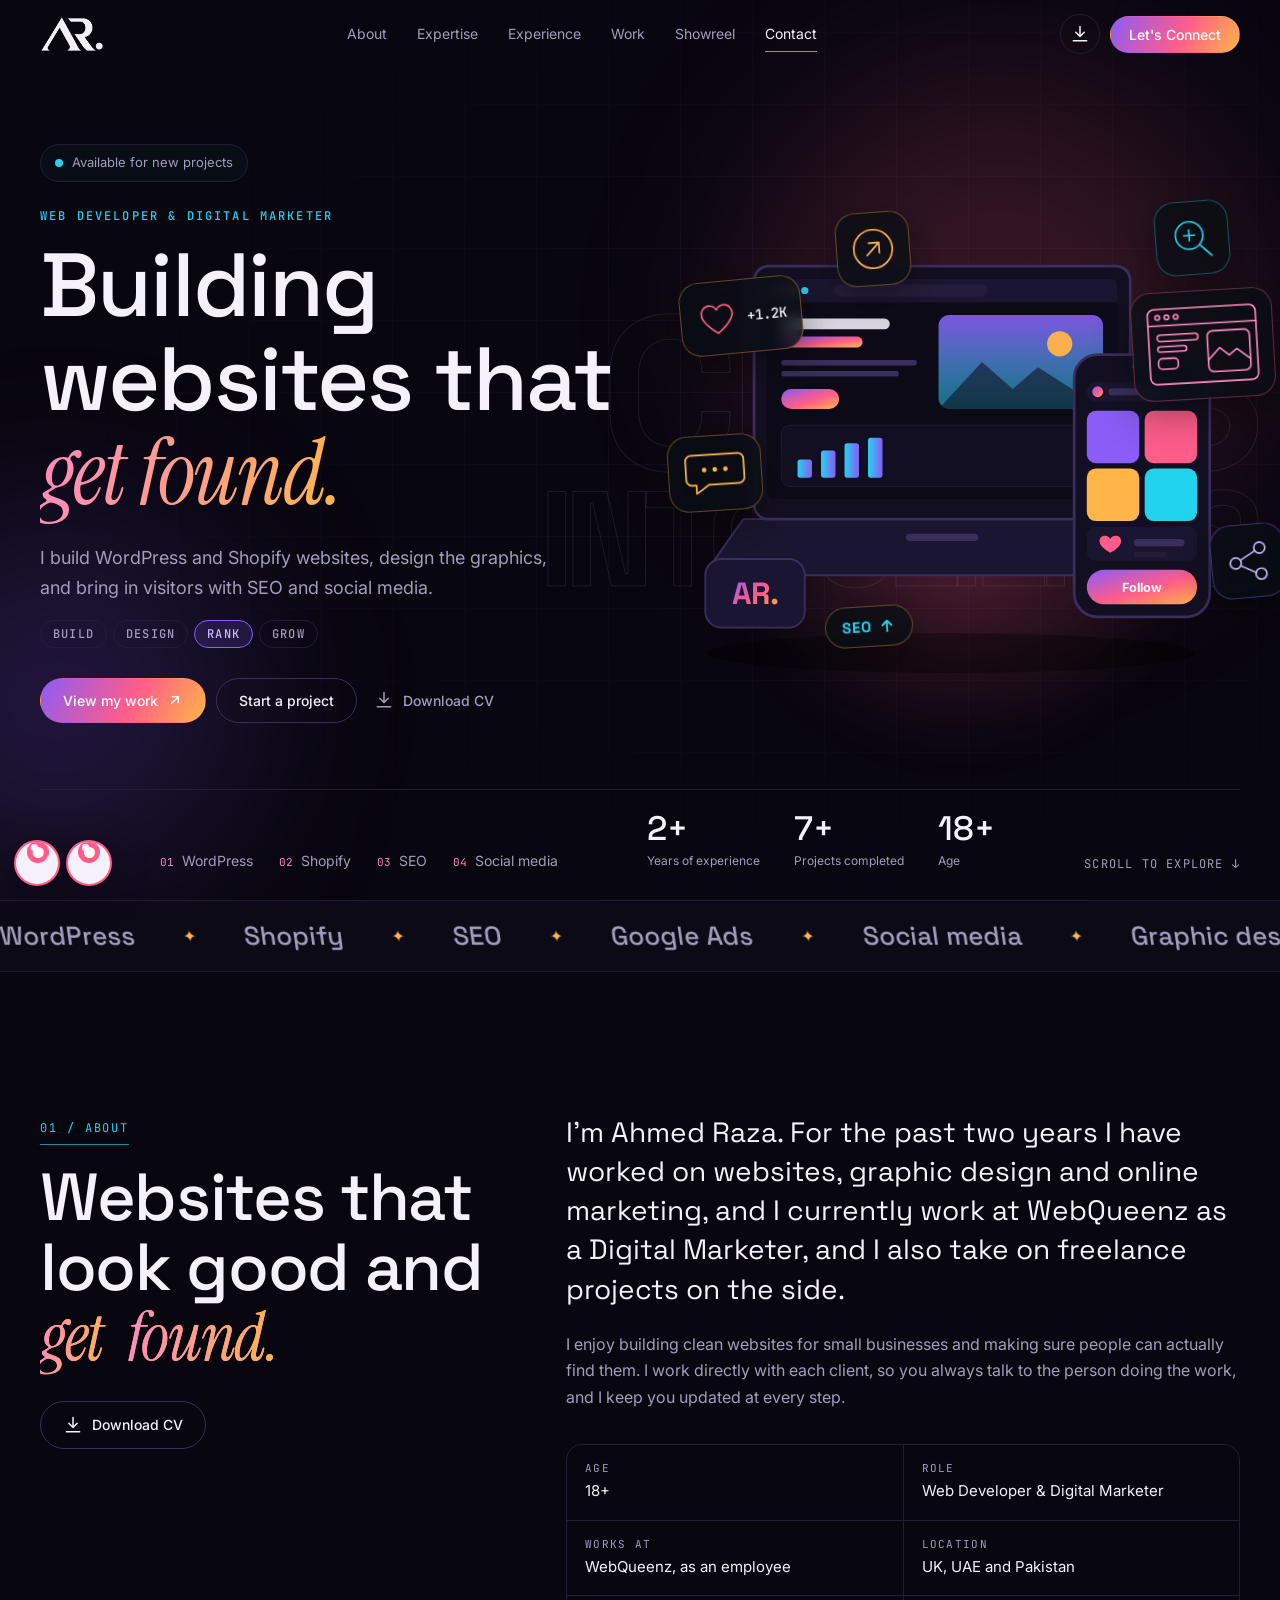
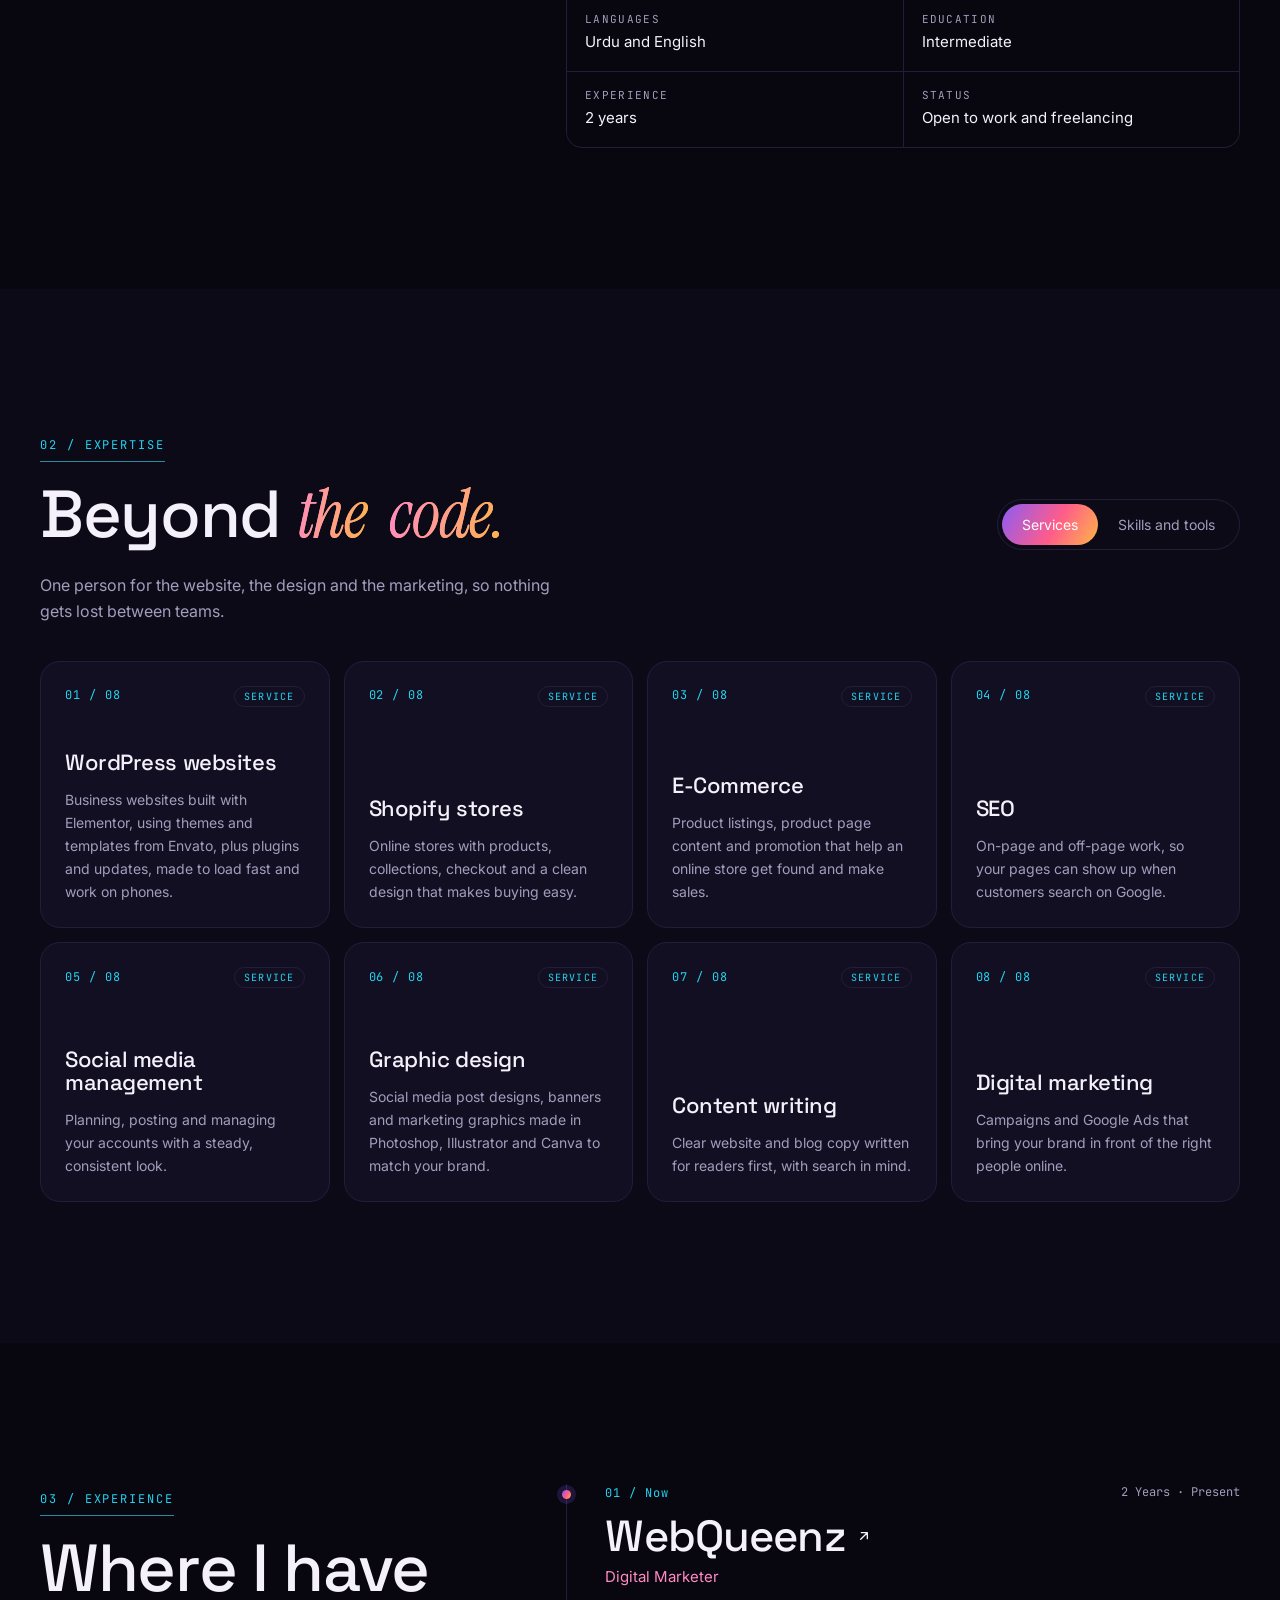
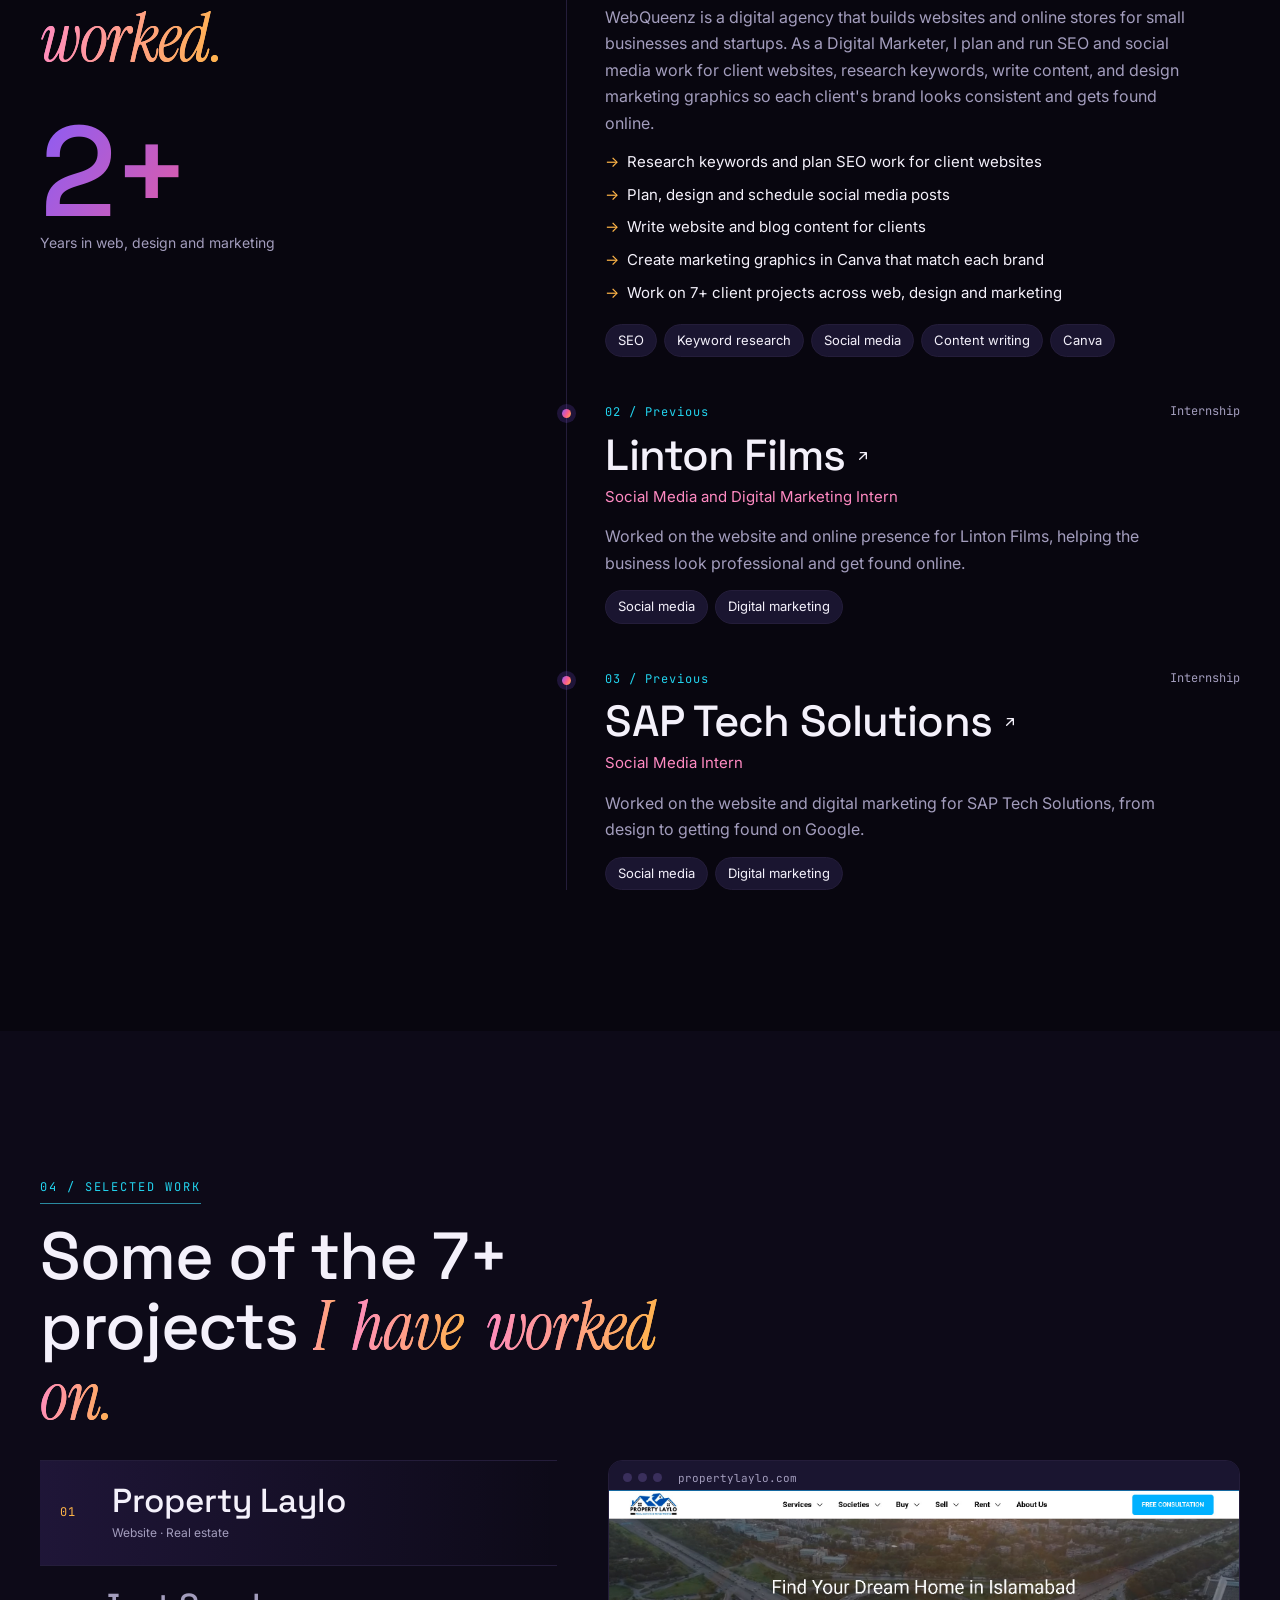
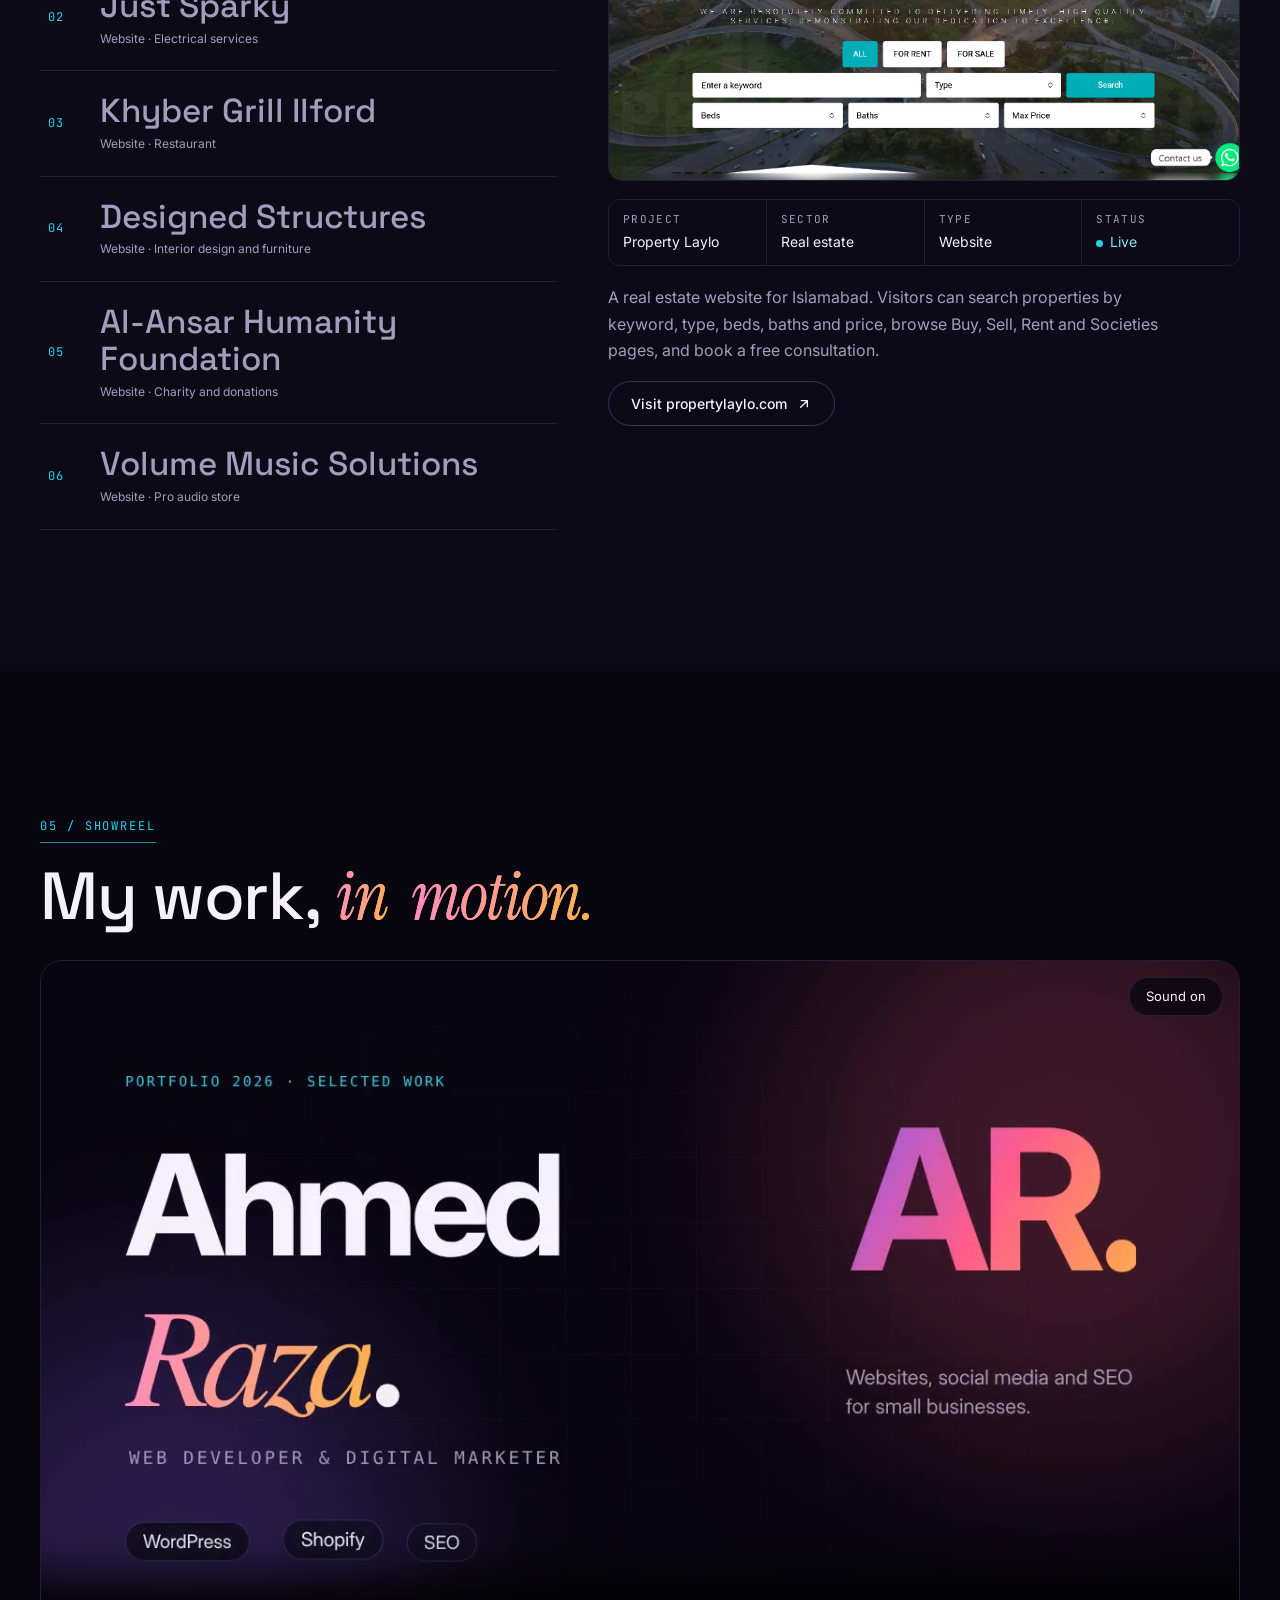
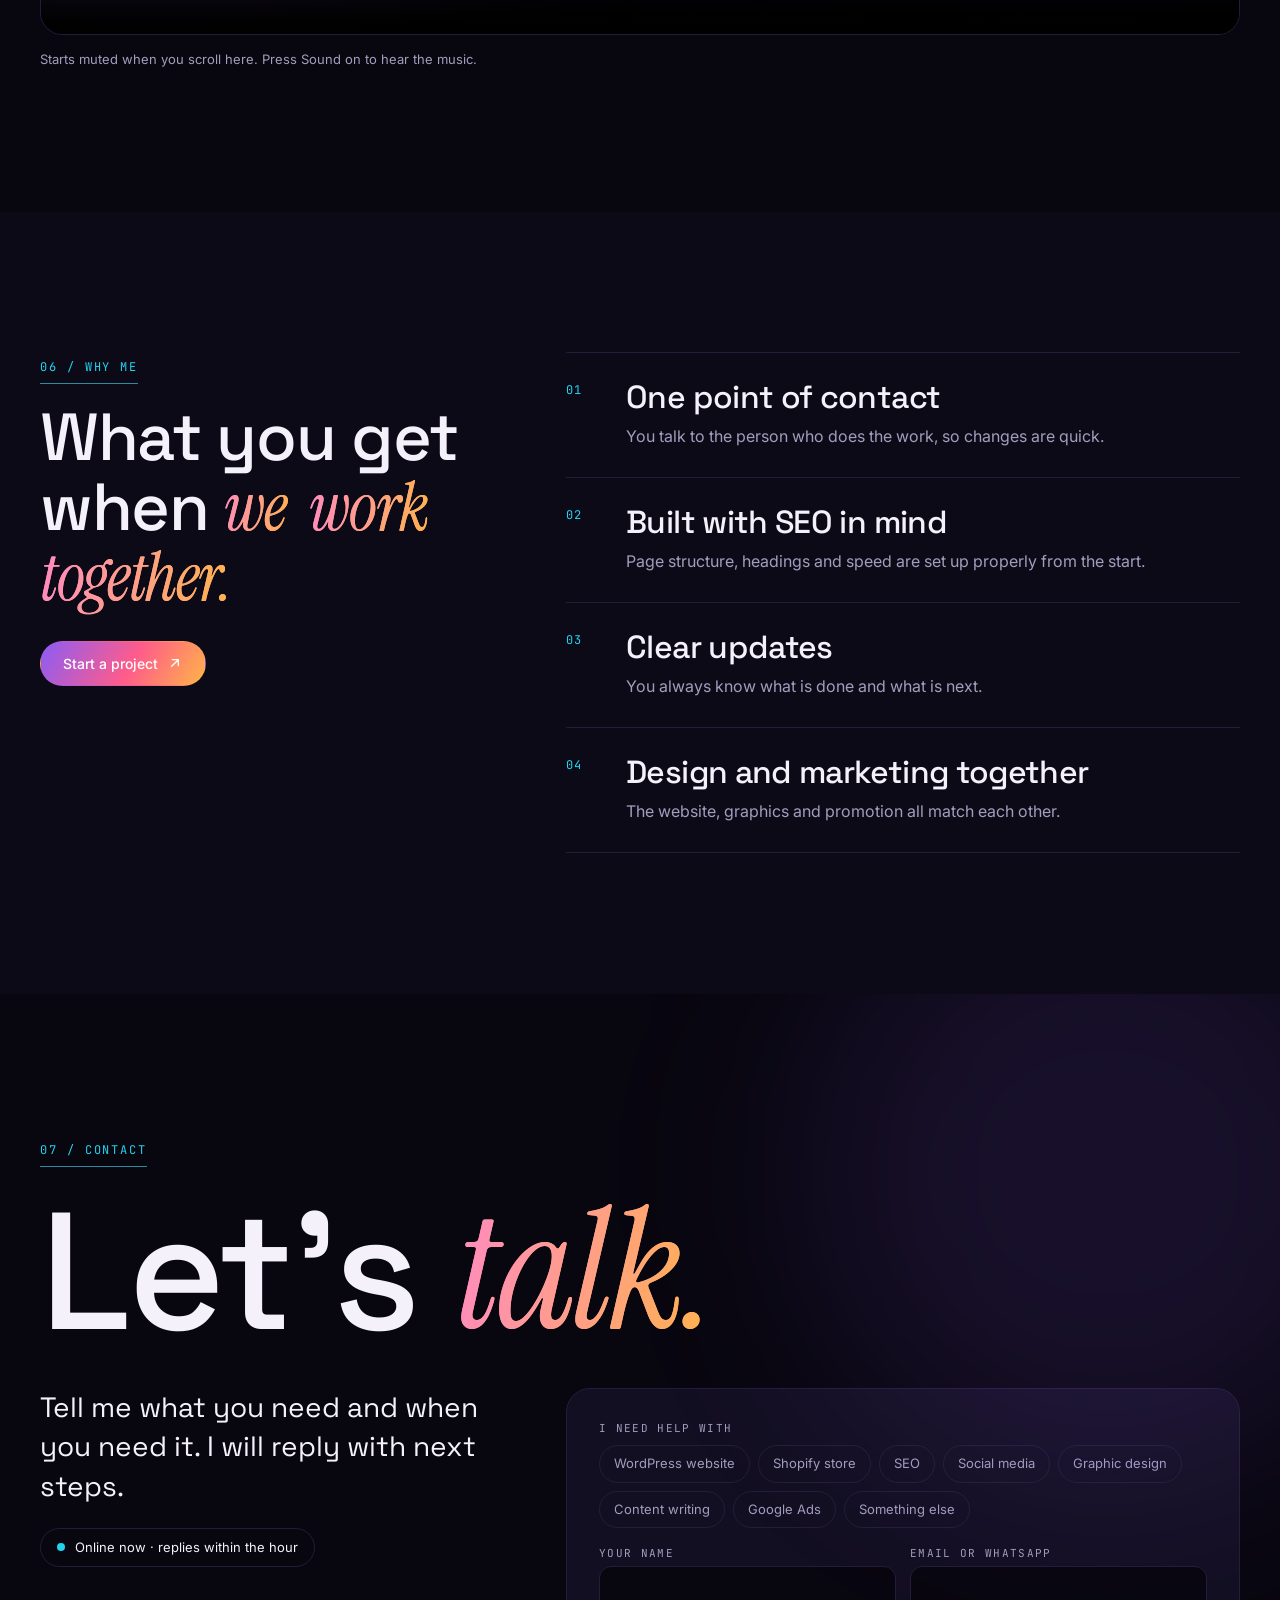
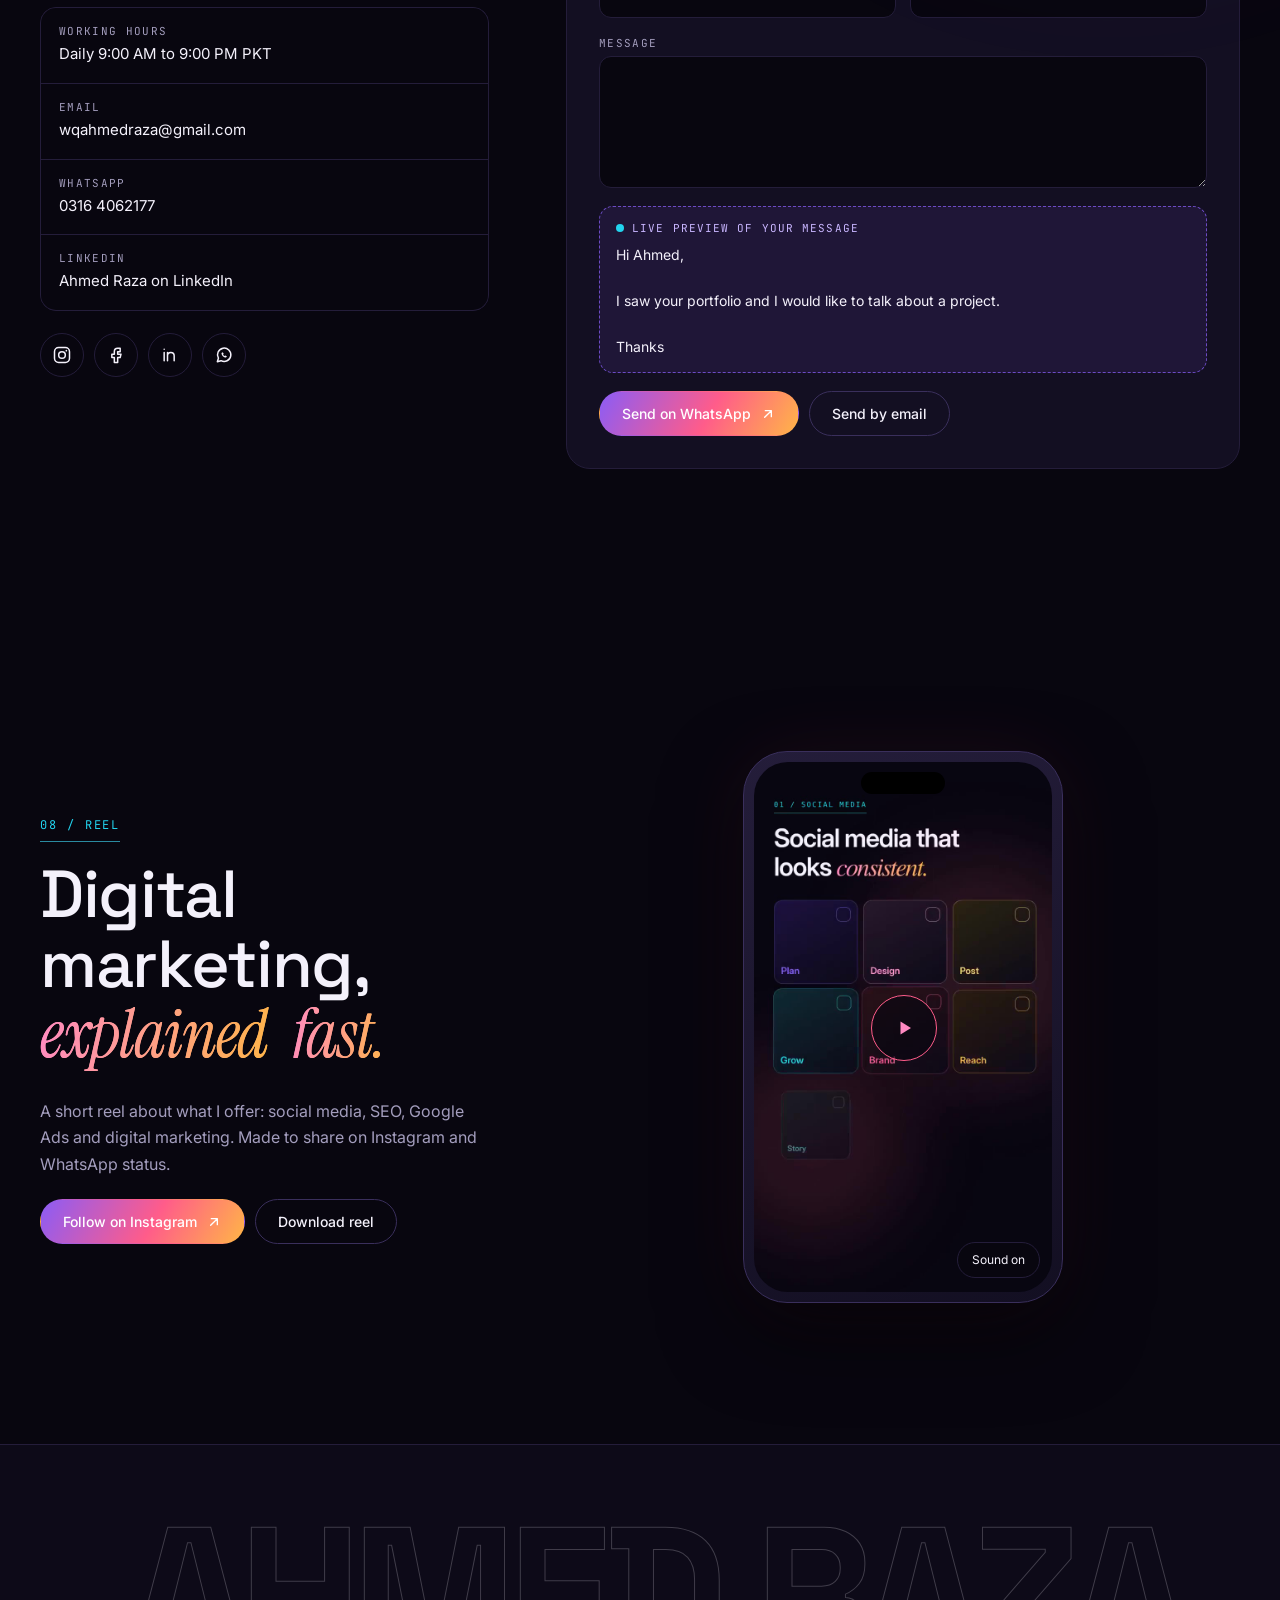
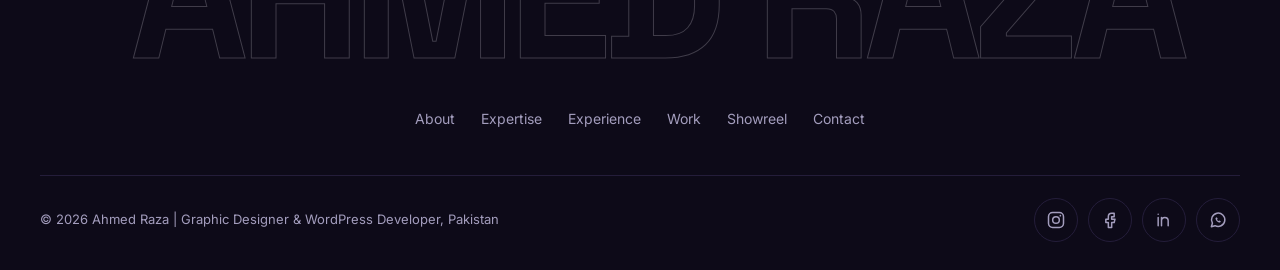
==== commit 1a75d9b9: "Add internship roles for Linton Films and SAP Tech Solutions Co-Authored-By: Claude Sonnet 5.5 <nore" ====
--- a/index.html
+++ b/index.html
@@ -172,14 +172,14 @@
         <p>WebQueenz is a digital agency that builds websites and online stores for small businesses and startups. As a Digital Marketer, I plan and run SEO and social media work for client websites, research keywords, write content, and design marketing graphics so each client's brand looks consistent and gets found online.</p>
         <ul class="dos"><li>Research keywords and plan SEO work for client websites</li><li>Plan, design and schedule social media posts</li><li>Write website and blog content for clients</li><li>Create marketing graphics in Canva that match each brand</li><li>Work on 7+ client projects across web, design and marketing</li></ul>
         <div class="pills"><span>SEO</span><span>Keyword research</span><span>Social media</span><span>Content writing</span><span>Canva</span></div></li>
-      <li class="tl"><div class="tl-h"><span class="num">02 / Previous</span><span class="when">Previous role</span></div>
-        <h3><a href="https://lintonfilms.co.uk/" target="_blank" rel="noopener">Linton Films <svg class="ar" width="16" height="16" viewBox="0 0 24 24" fill="none" stroke="currentColor" stroke-width="2" stroke-linecap="round" stroke-linejoin="round" aria-hidden="true"><path d="M7 17L17 7M8 7h9v9"/></svg></a></h3><div class="role">Web and digital marketing</div>
+      <li class="tl"><div class="tl-h"><span class="num">02 / Previous</span><span class="when">Internship</span></div>
+        <h3><a href="https://lintonfilms.co.uk/" target="_blank" rel="noopener">Linton Films <svg class="ar" width="16" height="16" viewBox="0 0 24 24" fill="none" stroke="currentColor" stroke-width="2" stroke-linecap="round" stroke-linejoin="round" aria-hidden="true"><path d="M7 17L17 7M8 7h9v9"/></svg></a></h3><div class="role">Social Media and Digital Marketing Intern</div>
         <p>Worked on the website and online presence for Linton Films, helping the business look professional and get found online.</p>
-        <div class="pills"><span>Web design</span><span>WordPress</span><span>SEO</span></div></li>
-      <li class="tl"><div class="tl-h"><span class="num">03 / Previous</span><span class="when">Previous role</span></div>
-        <h3><a href="https://saptechsolutions.co.uk/" target="_blank" rel="noopener">SAP Tech Solutions <svg class="ar" width="16" height="16" viewBox="0 0 24 24" fill="none" stroke="currentColor" stroke-width="2" stroke-linecap="round" stroke-linejoin="round" aria-hidden="true"><path d="M7 17L17 7M8 7h9v9"/></svg></a></h3><div class="role">Web and digital marketing</div>
+        <div class="pills"><span>Social media</span><span>Digital marketing</span></div></li>
+      <li class="tl"><div class="tl-h"><span class="num">03 / Previous</span><span class="when">Internship</span></div>
+        <h3><a href="https://saptechsolutions.co.uk/" target="_blank" rel="noopener">SAP Tech Solutions <svg class="ar" width="16" height="16" viewBox="0 0 24 24" fill="none" stroke="currentColor" stroke-width="2" stroke-linecap="round" stroke-linejoin="round" aria-hidden="true"><path d="M7 17L17 7M8 7h9v9"/></svg></a></h3><div class="role">Social Media Intern</div>
         <p>Worked on the website and digital marketing for SAP Tech Solutions, from design to getting found on Google.</p>
-        <div class="pills"><span>Web design</span><span>SEO</span><span>Digital marketing</span></div></li>
+        <div class="pills"><span>Social media</span><span>Digital marketing</span></div></li>
     </ol>
   </div>
 </section>
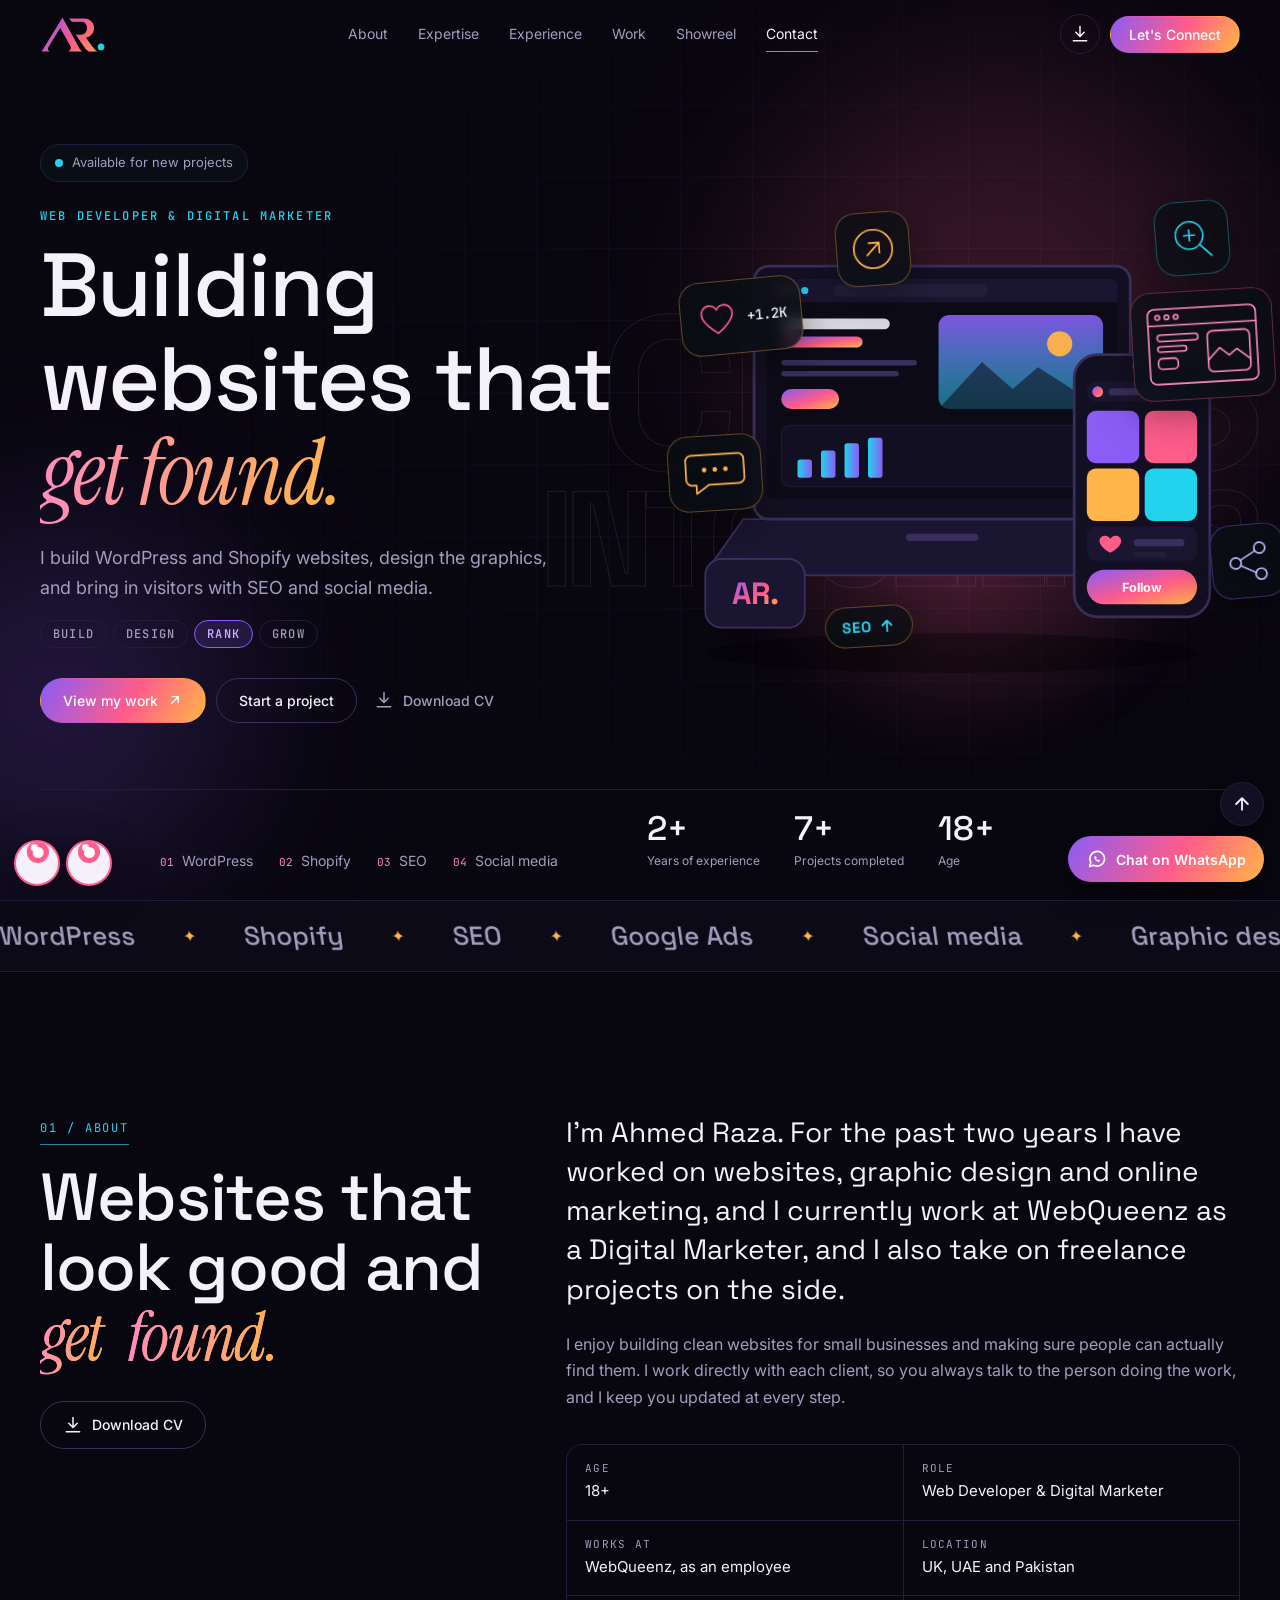
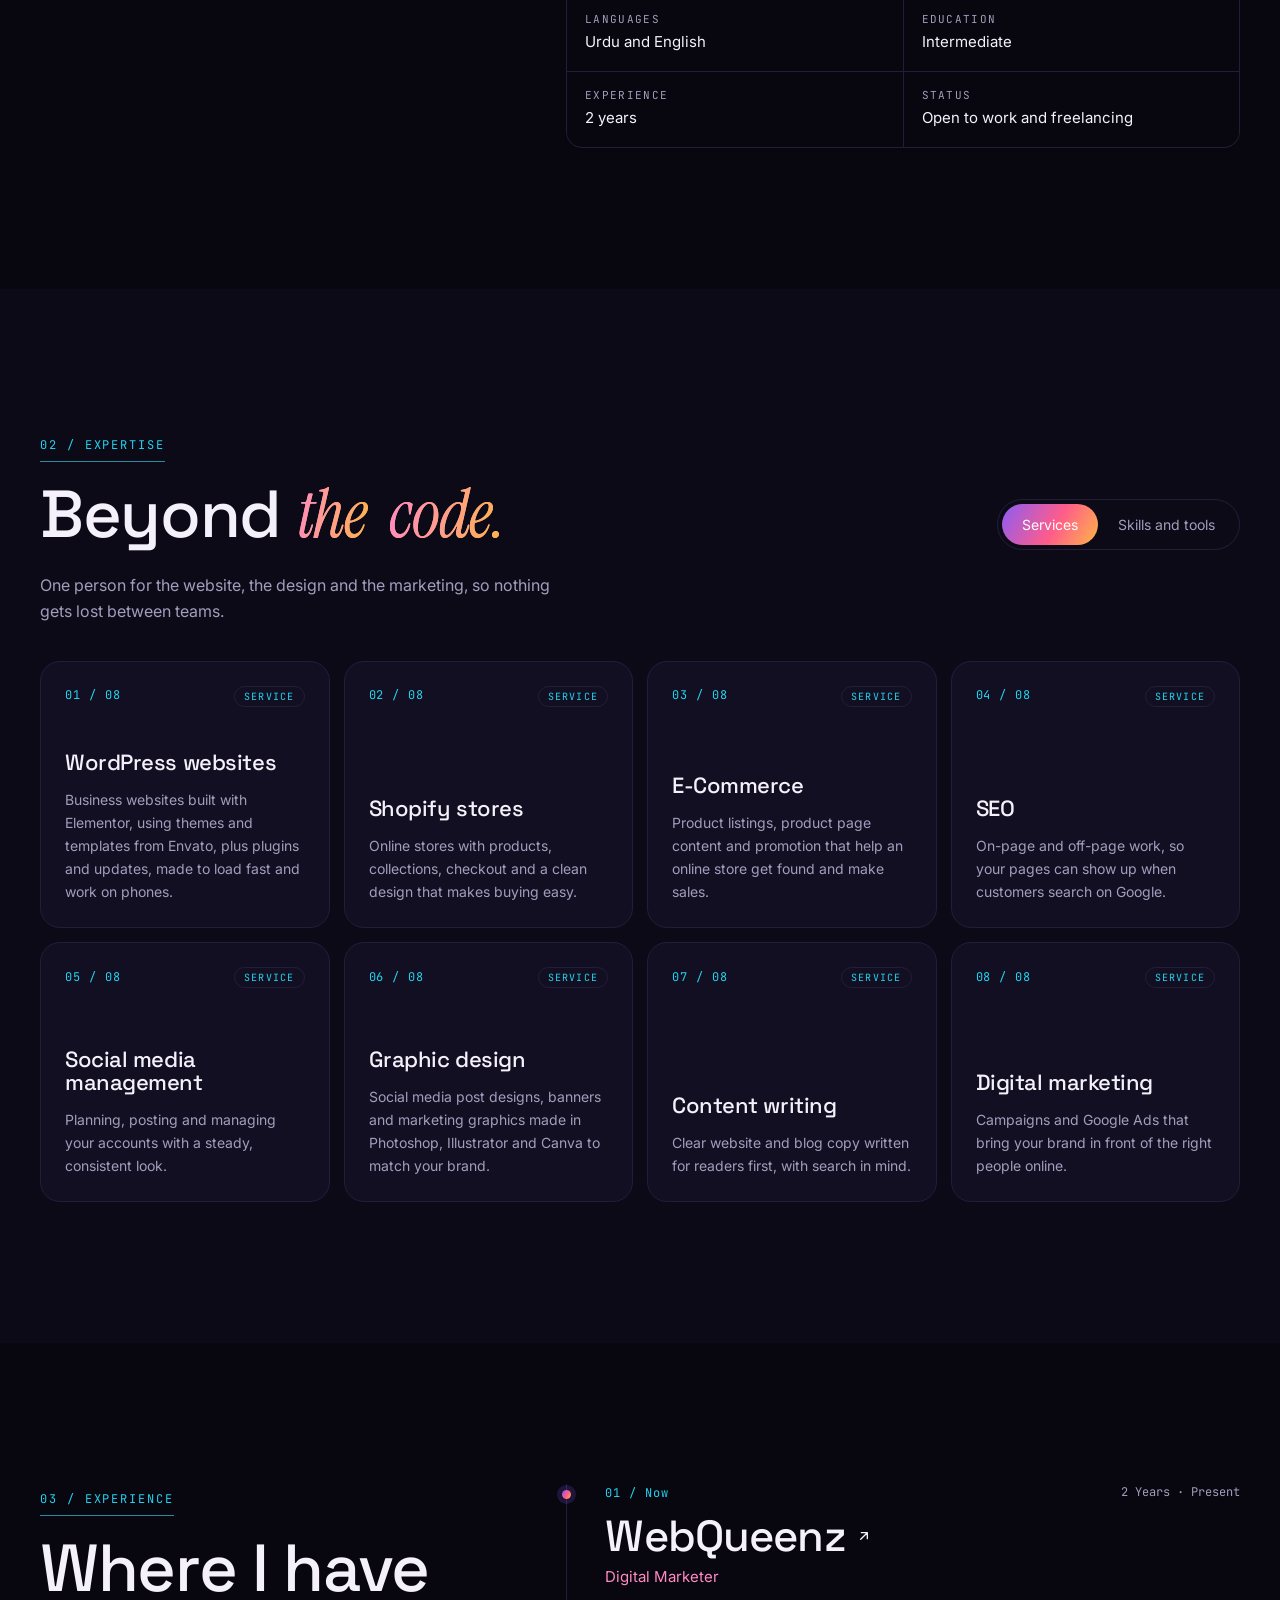
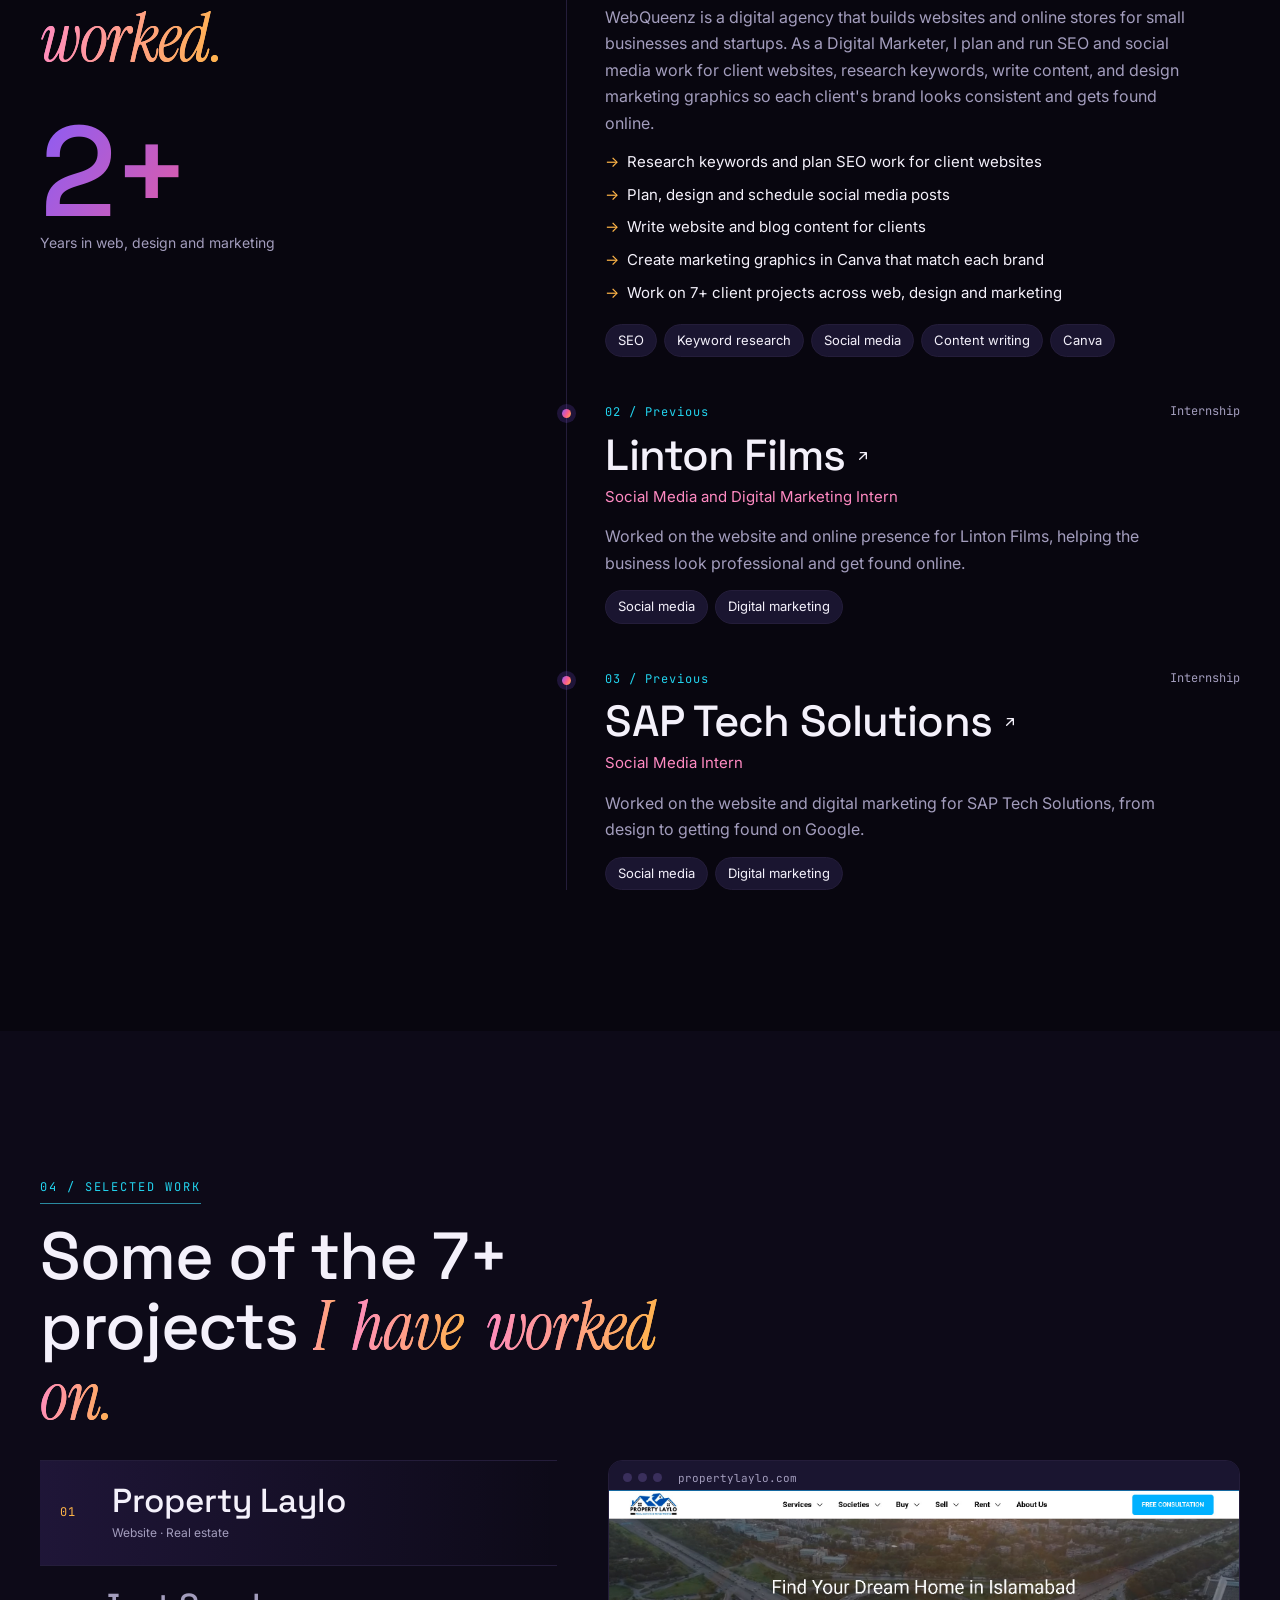
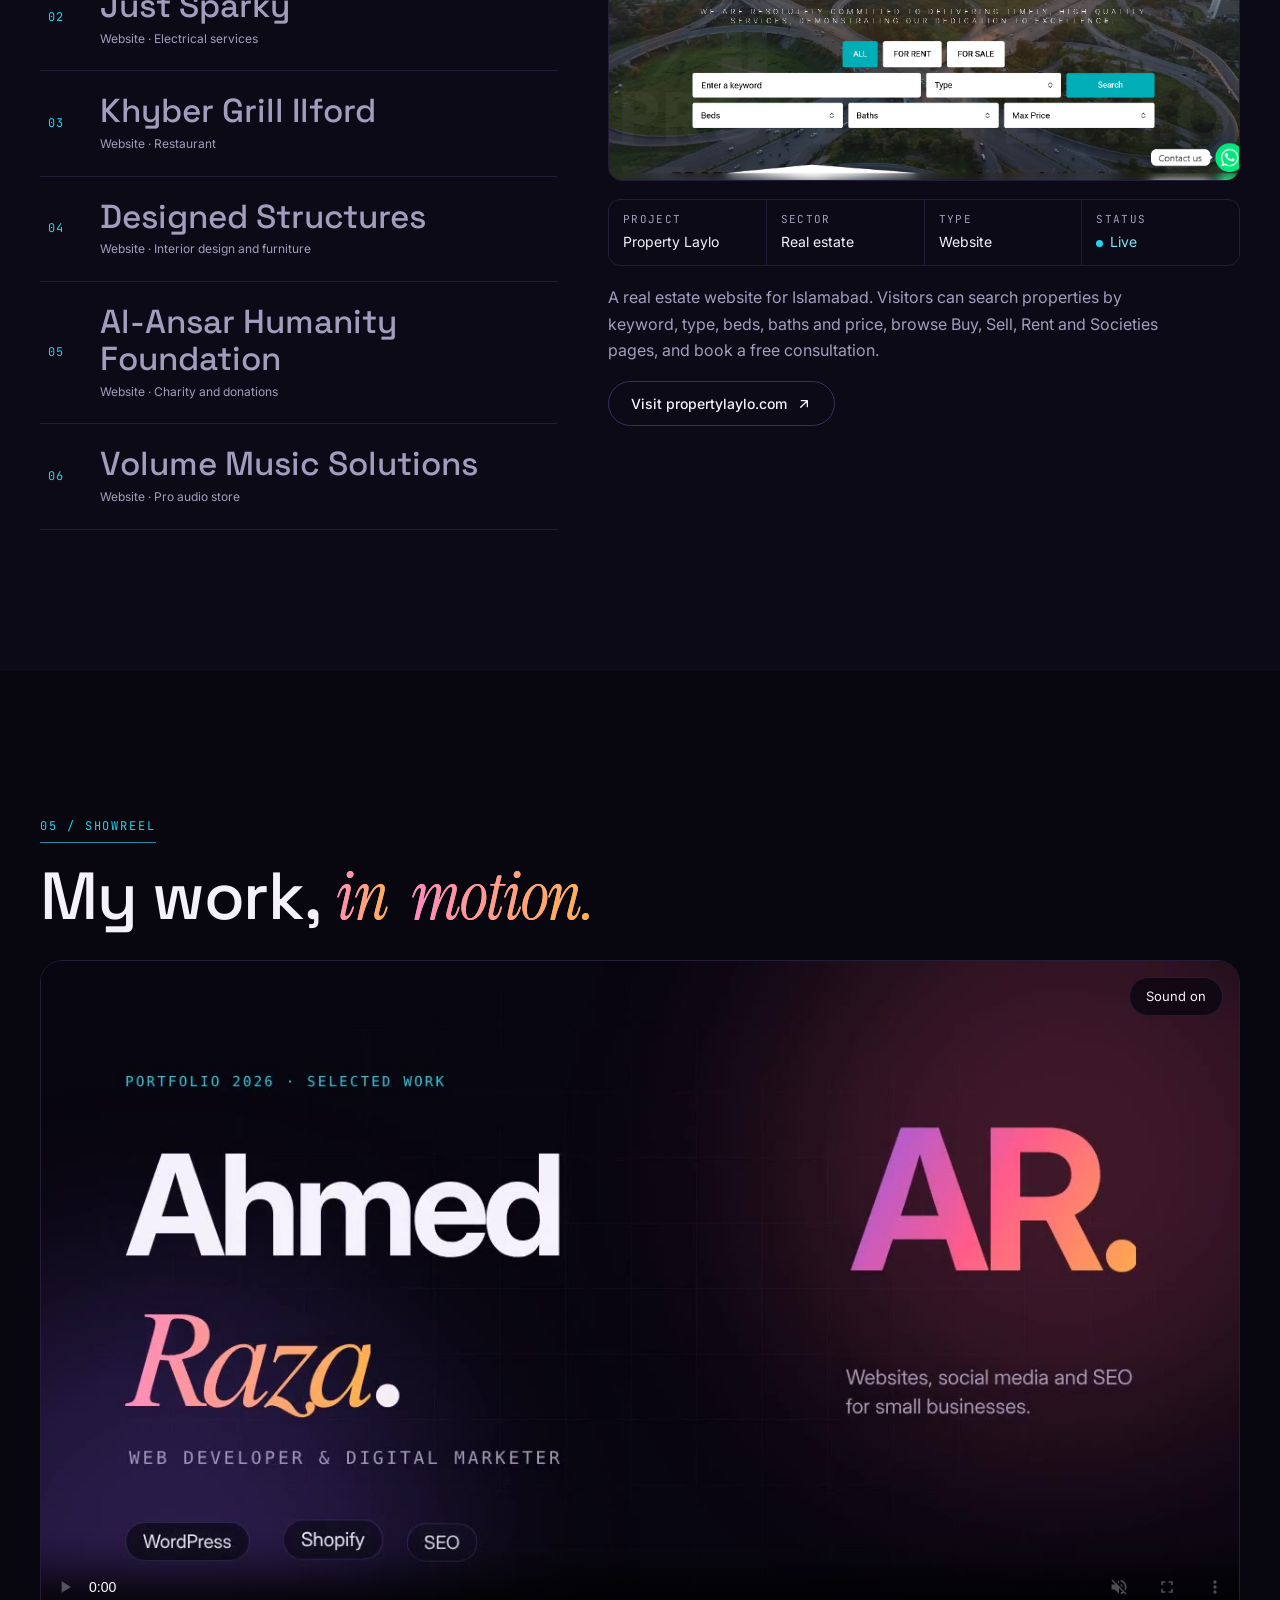
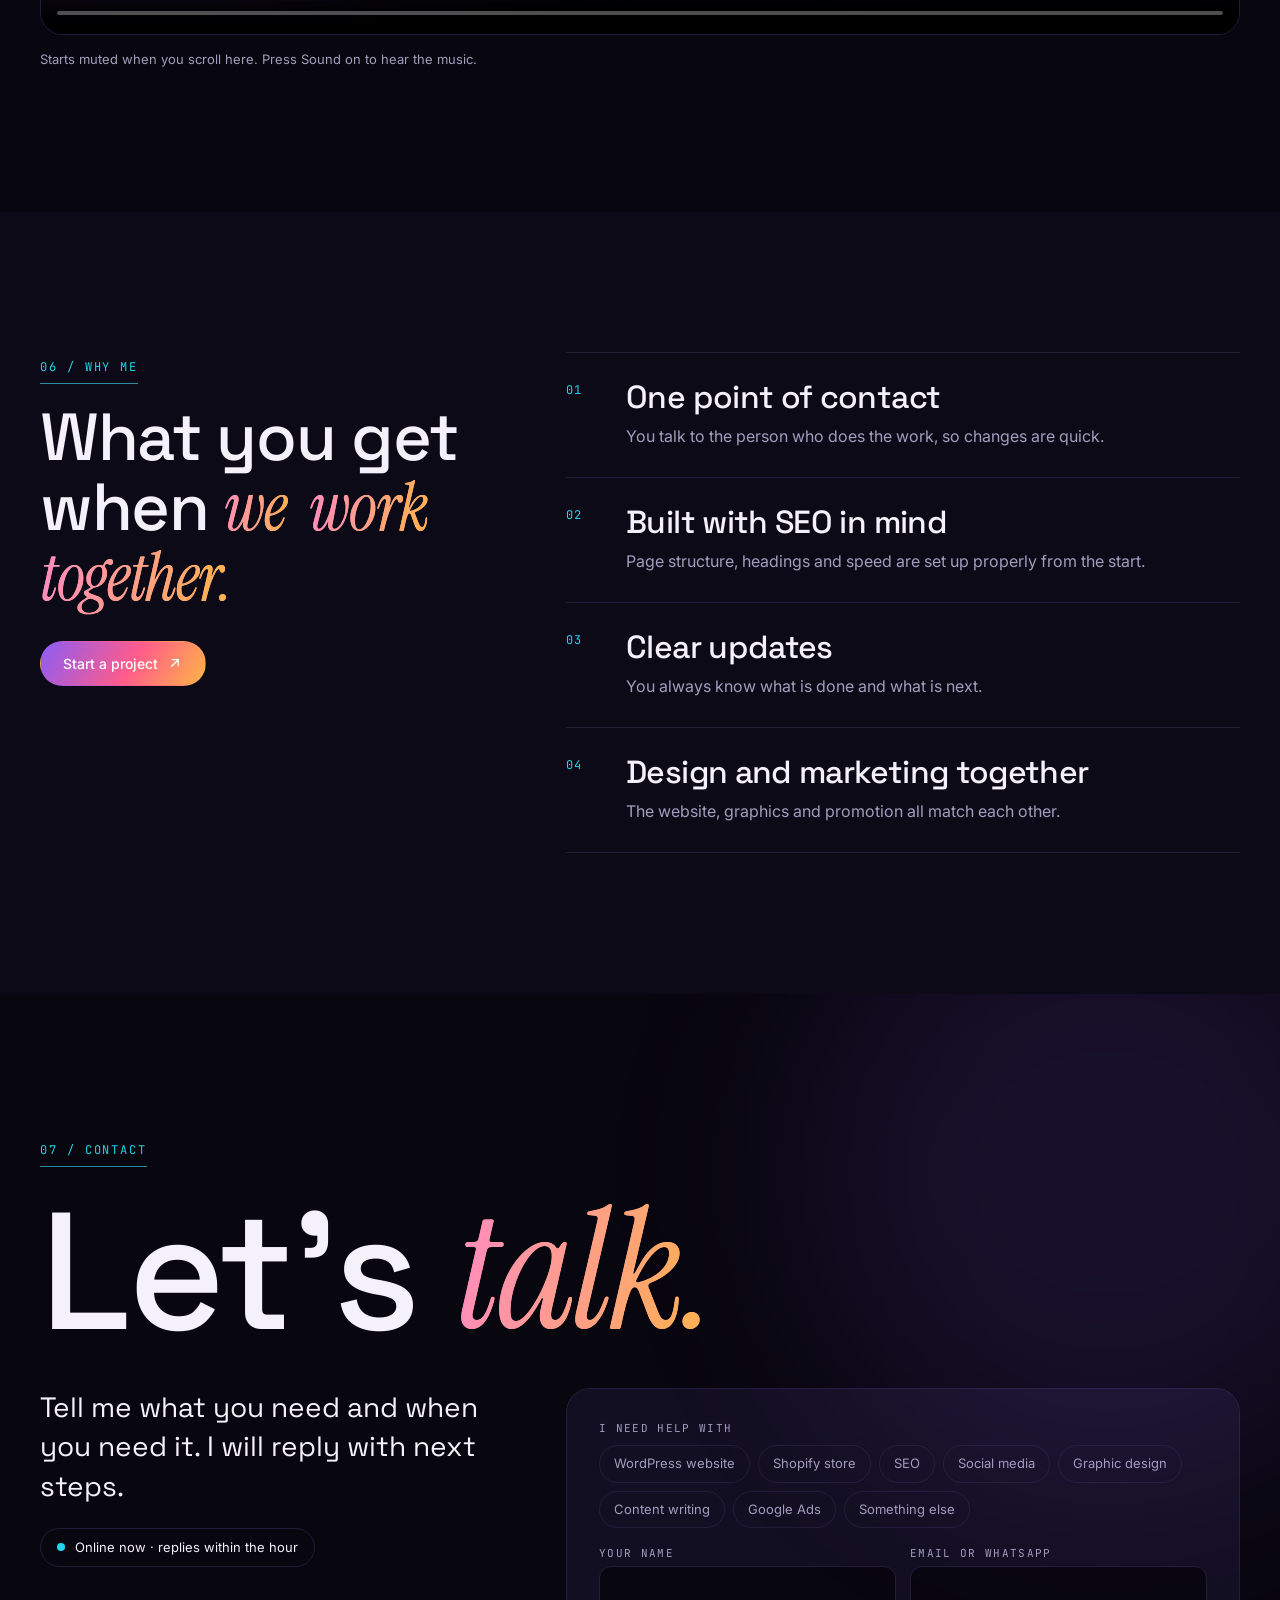
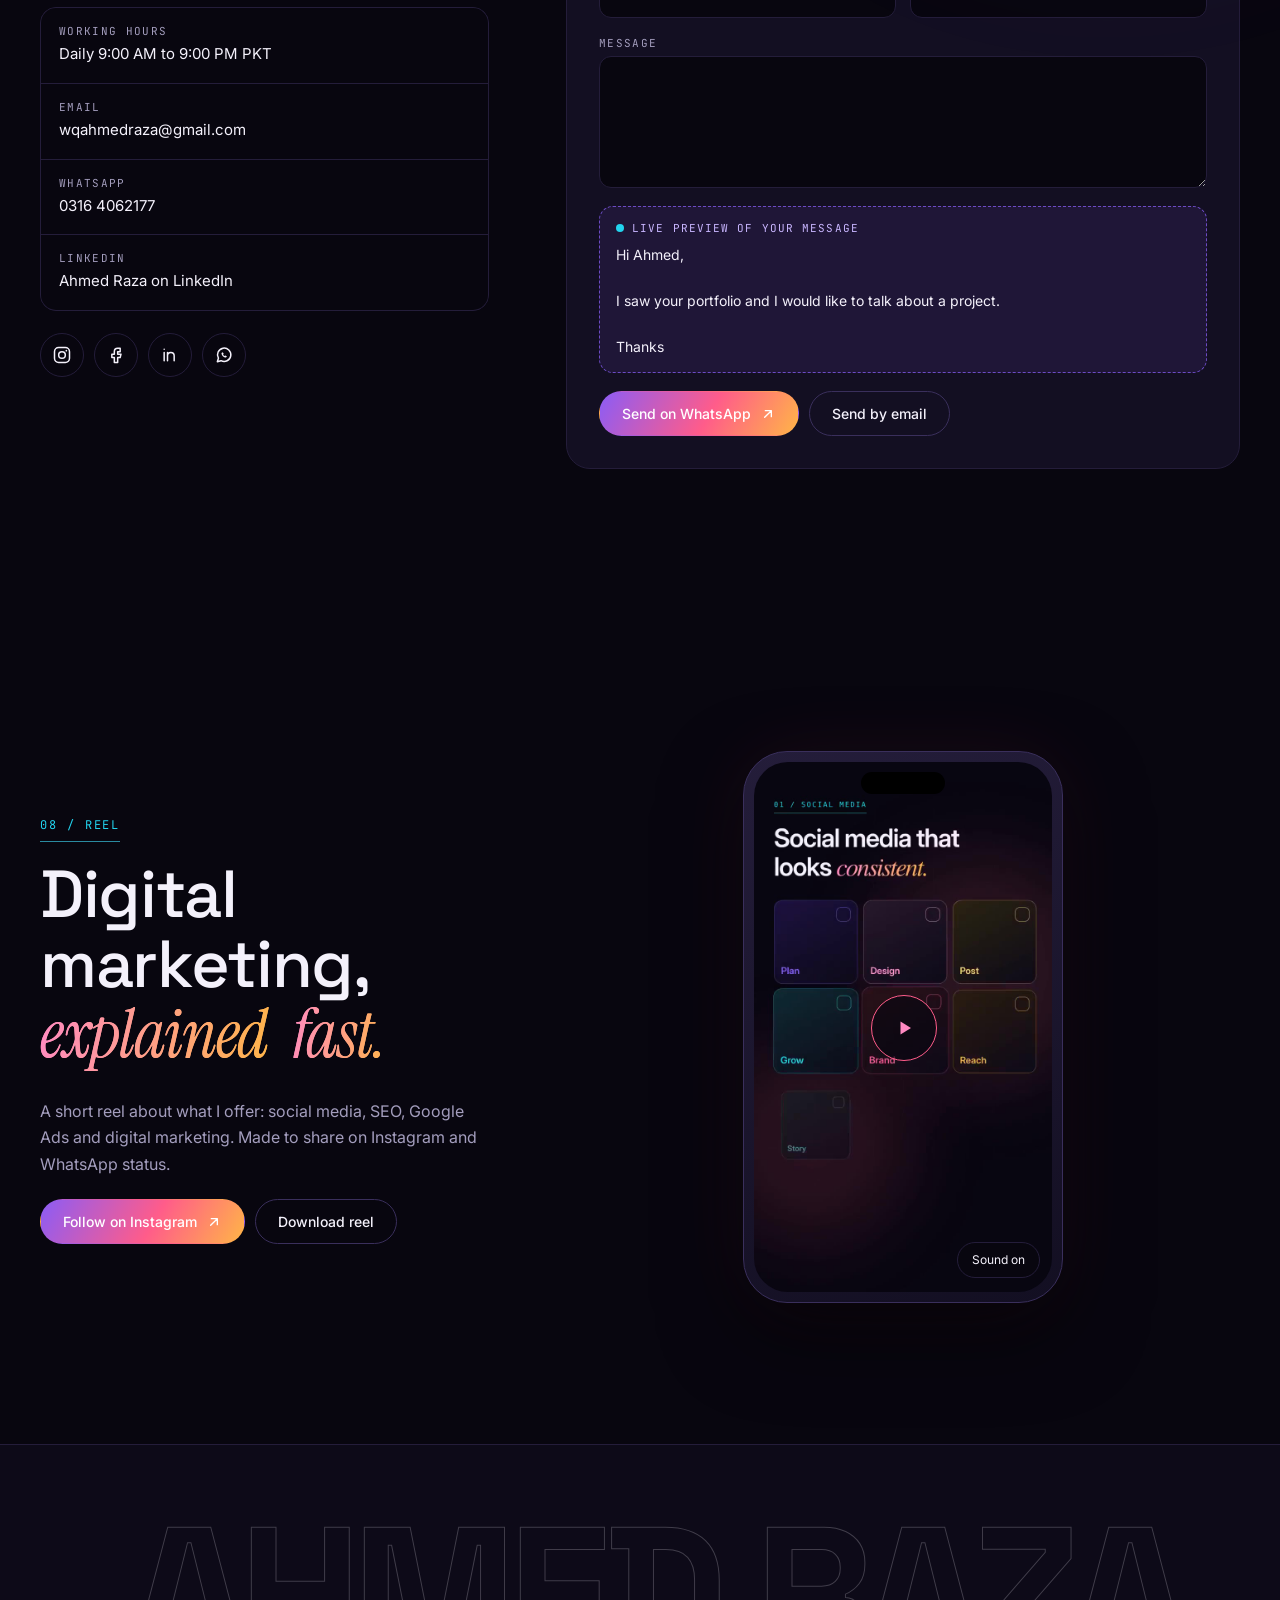
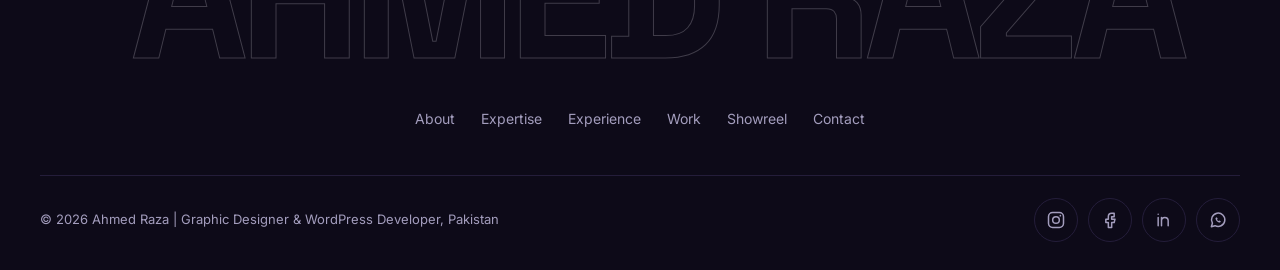
==== commit 92415031: "New gradient logo and favicon, WhatsApp and back-to-top buttons Co-Authored-By: Claude Sonnet 5.5 <n" ====
--- a/index.html
+++ b/index.html
@@ -26,8 +26,8 @@
 <script type="application/ld+json">
 {"@context":"https://schema.org","@graph":[{"@type":"WebSite","@id":"https://ahmedraza7865mm-stack.github.io/ahmedraza.io/#website","url":"https://ahmedraza7865mm-stack.github.io/ahmedraza.io/","name":"Ahmed Raza Portfolio","inLanguage":"en"},{"@type":"Person","@id":"https://ahmedraza7865mm-stack.github.io/ahmedraza.io/#person","name":"Ahmed Raza","jobTitle":"Web Developer & Digital Marketer","url":"https://ahmedraza7865mm-stack.github.io/ahmedraza.io/","email":"mailto:wqahmedraza@gmail.com","telephone":"+923164062177","knowsLanguage":["Urdu","English"],"worksFor":{"@type":"Organization","name":"WebQueenz","url":"https://webqueenz.com"},"knowsAbout":["WordPress","Shopify","SEO","Digital marketing","Graphic design","Social media management","Google Ads","Web development"],"sameAs":["https://www.linkedin.com/in/ahmed-raza-44aa26369/","https://www.instagram.com/wqahmed.raza/","https://www.facebook.com/profile.php?id=61595711507706"]}]}
 </script>
-<link rel="icon" type="image/png" href="assets/images/logo.png">
-<link rel="apple-touch-icon" href="assets/images/logo.png">
+<link rel="icon" type="image/png" href="assets/images/favicon.png">
+<link rel="apple-touch-icon" href="assets/images/favicon.png">
 <link rel="preconnect" href="https://fonts.googleapis.com">
 <link rel="preconnect" href="https://fonts.gstatic.com" crossorigin>
 <link rel="stylesheet" href="https://fonts.googleapis.com/css2?family=Space+Grotesk:wght@400;500;700&family=Instrument+Serif:ital@0;1&family=Inter:wght@400;500;600&family=JetBrains+Mono:wght@400;500&display=swap">
@@ -35,7 +35,7 @@
 </head>
 <body>
 <div id="loader" role="status" aria-live="polite" aria-label="Loading">
-  <div class="ld-top"><span>AHMED RAZA</span><span>PORTFOLIO 2026</span></div>
+  <div class="ld-top"><span class="logo" aria-hidden="true"></span><span>PORTFOLIO 2026</span></div>
   <div class="ld-mid"><div class="ld-num"><b id="ldn">0</b><i>%</i></div><div class="ld-bar"><span id="ldb"></span></div><div class="ld-sub" id="lds">Loading</div></div>
   <div class="ld-bot"><span>Web developer</span><span>Digital marketer</span></div>
 </div>
@@ -280,6 +280,7 @@
   <div class="foot-bot"><span>&copy; 2026 Ahmed Raza | Graphic Designer &amp; WordPress Developer, Pakistan</span>
     <div class="social"><a href="https://www.instagram.com/wqahmed.raza/" target="_blank" rel="noopener" aria-label="Instagram"><svg width="20" height="20" viewBox="0 0 24 24" fill="none" stroke="currentColor" stroke-width="1.8" stroke-linecap="round" stroke-linejoin="round" aria-hidden="true"><rect x="3" y="3" width="18" height="18" rx="5"/><circle cx="12" cy="12" r="4"/><circle cx="17.2" cy="6.8" r="1" fill="currentColor" stroke="none"/></svg></a><a href="https://www.facebook.com/profile.php?id=61595711507706" target="_blank" rel="noopener" aria-label="Facebook"><svg width="20" height="20" viewBox="0 0 24 24" fill="none" stroke="currentColor" stroke-width="1.8" stroke-linecap="round" stroke-linejoin="round" aria-hidden="true"><path d="M14 8h3V4h-3a4 4 0 0 0-4 4v3H7v4h3v6h4v-6h3l1-4h-4V8.5A.5.5 0 0 1 14 8z"/></svg></a><a href="https://www.linkedin.com/in/ahmed-raza-44aa26369/" target="_blank" rel="noopener" aria-label="LinkedIn"><svg width="20" height="20" viewBox="0 0 24 24" fill="none" stroke="currentColor" stroke-width="1.8" stroke-linecap="round" stroke-linejoin="round" aria-hidden="true"><path d="M5 9v10M5 5v.01M9 19V9m0 4a4 4 0 0 1 8 0v6"/></svg></a><a href="https://wa.me/923164062177?text=Hi%20Ahmed%2C%20I%20saw%20your%20portfolio%20and%20I%20would%20like%20to%20talk%20about%20a%20project." target="_blank" rel="noopener" aria-label="WhatsApp"><svg width="20" height="20" viewBox="0 0 24 24" fill="none" stroke="currentColor" stroke-width="1.8" stroke-linecap="round" stroke-linejoin="round" aria-hidden="true"><path d="M4 20l1.3-4.2A8 8 0 1 1 8.4 18.8z"/><path d="M9 9.5c0 3 2.5 5.5 5.5 5.5l1-1.5-2-1-.8.7c-.8-.3-1.5-1-1.8-1.8l.7-.8-1-2z" fill="currentColor" stroke="none"/></svg></a></div></div>
 </div></footer>
+<div class="fab"><button class="up" id="up" type="button" aria-label="Back to top"><svg width="20" height="20" viewBox="0 0 24 24" fill="none" stroke="currentColor" stroke-width="2.2" stroke-linecap="round" stroke-linejoin="round" aria-hidden="true"><path d="M12 19V5M5 12l7-7 7 7"/></svg></button><a class="wa" href="https://wa.me/923164062177?text=Hi%20Ahmed%2C%20I%20saw%20your%20portfolio%20and%20I%20would%20like%20to%20talk%20about%20a%20project." target="_blank" rel="noopener" aria-label="Chat on WhatsApp"><svg width="22" height="22" viewBox="0 0 24 24" fill="none" stroke="currentColor" stroke-width="1.8" stroke-linecap="round" stroke-linejoin="round" aria-hidden="true"><path d="M4 20l1.3-4.2A8 8 0 1 1 8.4 18.8z"/><path d="M9 9.5c0 3 2.5 5.5 5.5 5.5l1-1.5-2-1-.8.7c-.8-.3-1.5-1-1.8-1.8l.7-.8-1-2z" fill="currentColor" stroke="none"/></svg><span>Chat on WhatsApp</span></a></div>
 <div class="eyes" id="eyes" aria-hidden="true">
   <div class="eye"><div class="iris"></div><div class="lid"></div></div>
   <div class="eye"><div class="iris"></div><div class="lid"></div></div>
--- a/css/style.css
+++ b/css/style.css
@@ -13,7 +13,8 @@
 h1,h2,h3{font-family:var(--hf);font-weight:500;letter-spacing:-.02em;line-height:1.05}
 .mut{color:var(--muted)}
 .num{font-family:var(--mf);font-size:12px;letter-spacing:.08em;color:var(--accent-text)}
-.logo{display:block;width:64px;height:36px;background:var(--ink);-webkit-mask:url("[data-uri]") center/contain no-repeat;mask:url("[data-uri]") center/contain no-repeat}
+.logo{display:block;width:66px;height:37px;background:url("[data-uri]") center/contain no-repeat;transition:transform .3s}
+.logo:hover{transform:scale(1.08) rotate(-3deg)}
 /* loader */
 #loader{position:fixed;inset:0;z-index:100;background:var(--bg);display:flex;flex-direction:column;justify-content:space-between;padding:28px clamp(20px,4vw,48px);font-family:var(--mf);font-size:12px;letter-spacing:.14em;color:var(--muted);transition:transform .9s cubic-bezier(.77,0,.18,1),opacity .4s .6s}
 #loader.done{transform:translateY(-100%);opacity:0;pointer-events:none}
@@ -329,3 +330,14 @@
 @keyframes draw{to{stroke-dashoffset:0}}
 .tdot{animation:pulse2 1.6s infinite}@keyframes pulse2{50%{opacity:.3}}
 .phone-g{animation:fl 4s ease-in-out infinite alternate}
+
+/* floating actions */
+.fab{position:fixed;right:16px;bottom:18px;z-index:55;display:flex;flex-direction:column;align-items:flex-end;gap:10px}
+.fab a,.fab button{display:inline-flex;align-items:center;justify-content:center;gap:8px;border-radius:999px;box-shadow:0 10px 30px rgba(0,0,0,.45)}
+.fab .wa{padding:12px 18px;background:var(--grad);color:#fff;font:600 14px var(--bf);transition:transform .2s}
+.fab .wa:hover{transform:translateY(-3px)}
+.fab .up{width:44px;height:44px;background:var(--card);border:1px solid var(--line);color:var(--ink);opacity:0;pointer-events:none;transform:translateY(10px);transition:all .3s}
+.fab .up.show{opacity:1;pointer-events:auto;transform:none}
+.fab .up:hover{border-color:var(--accent-text);color:var(--accent-text)}
+.ld-top .logo{width:56px;height:32px}
+@media (max-width:640px){.fab .wa span{display:none}.fab .wa{width:48px;height:48px;padding:0}.fab{right:12px;bottom:14px}}
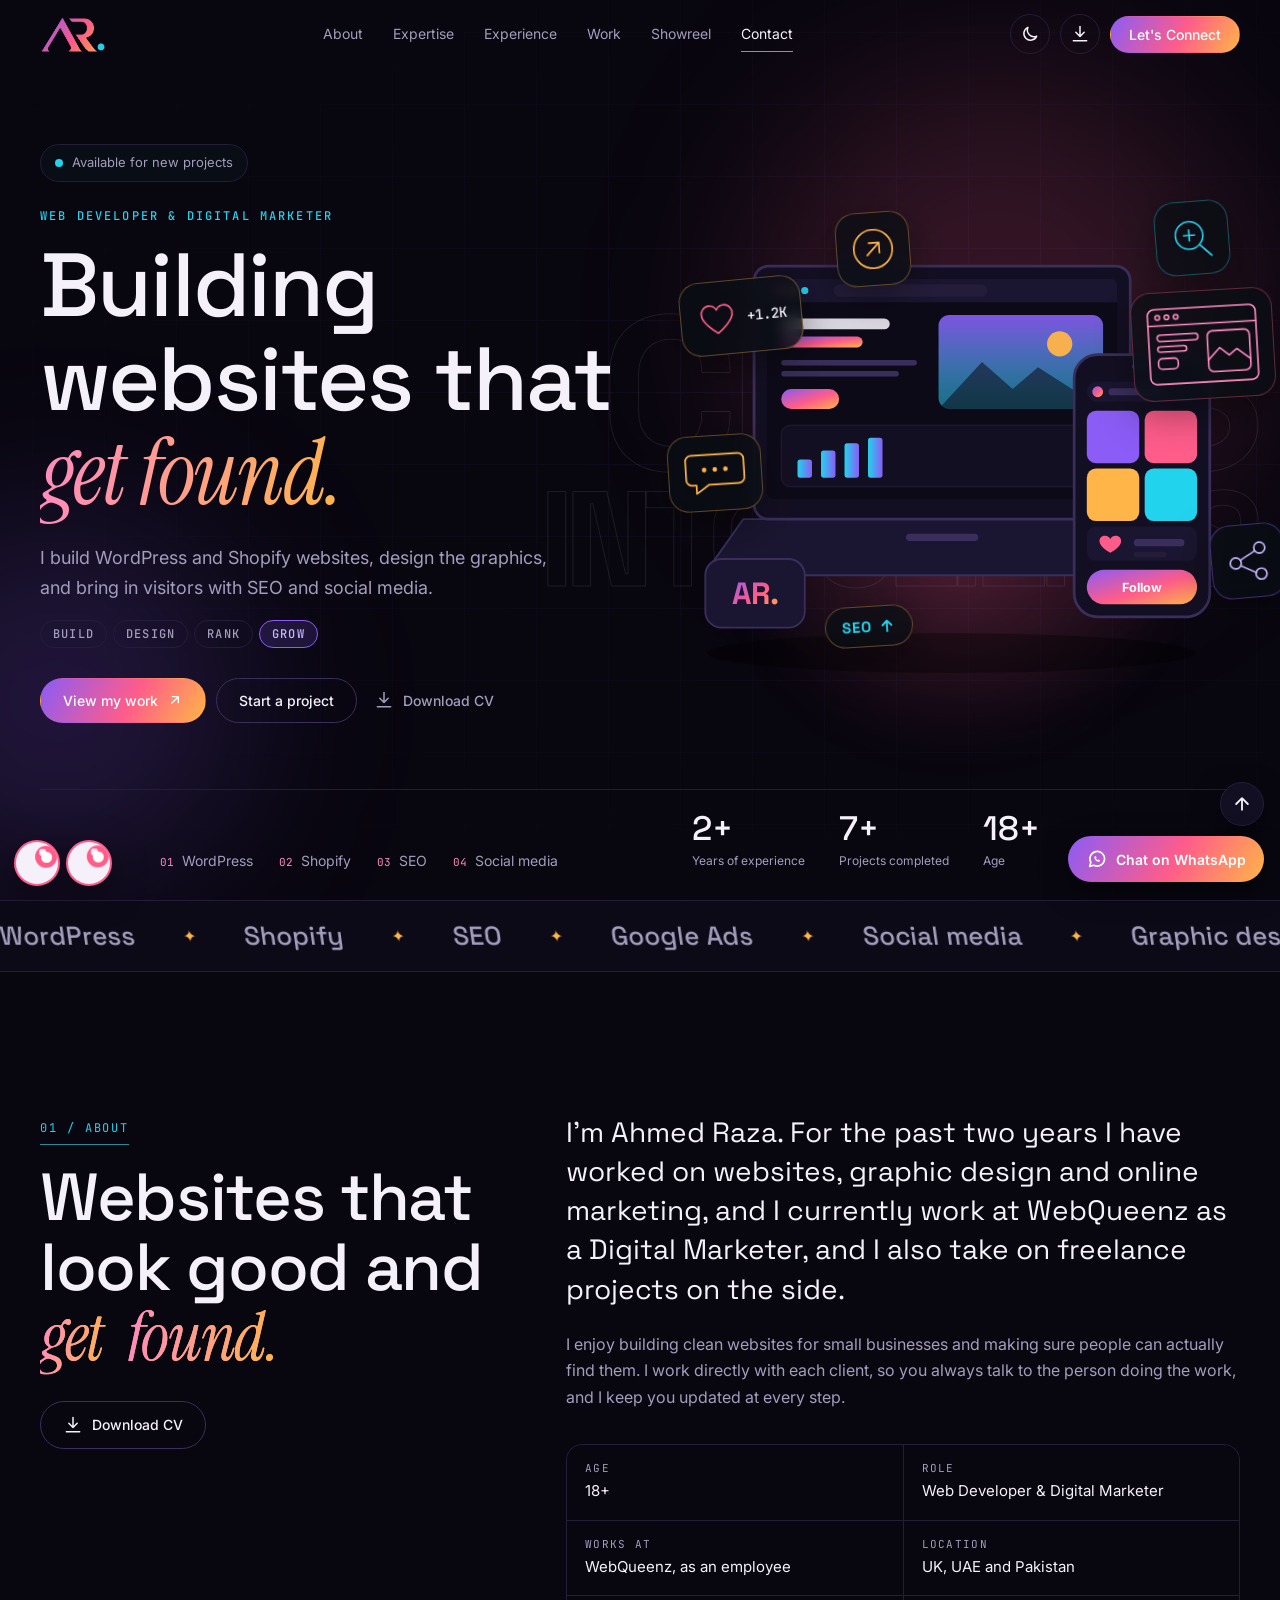
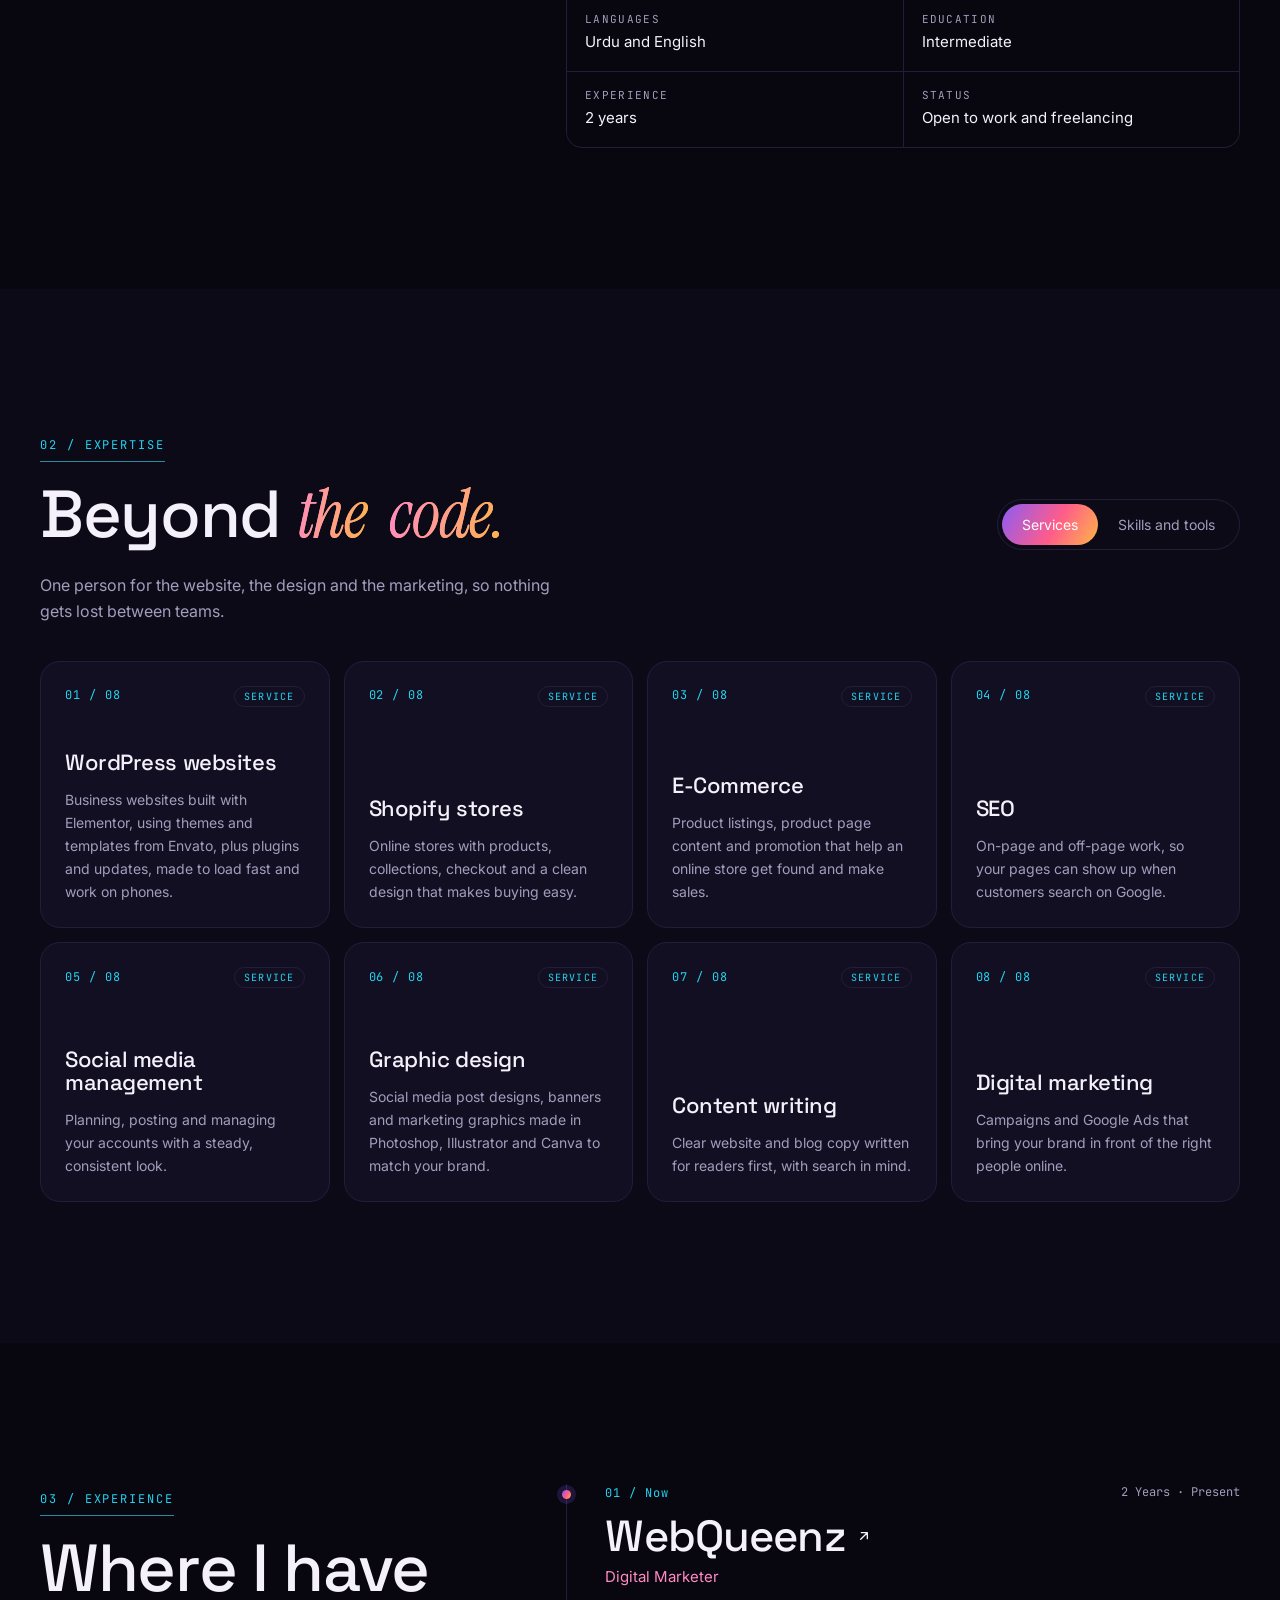
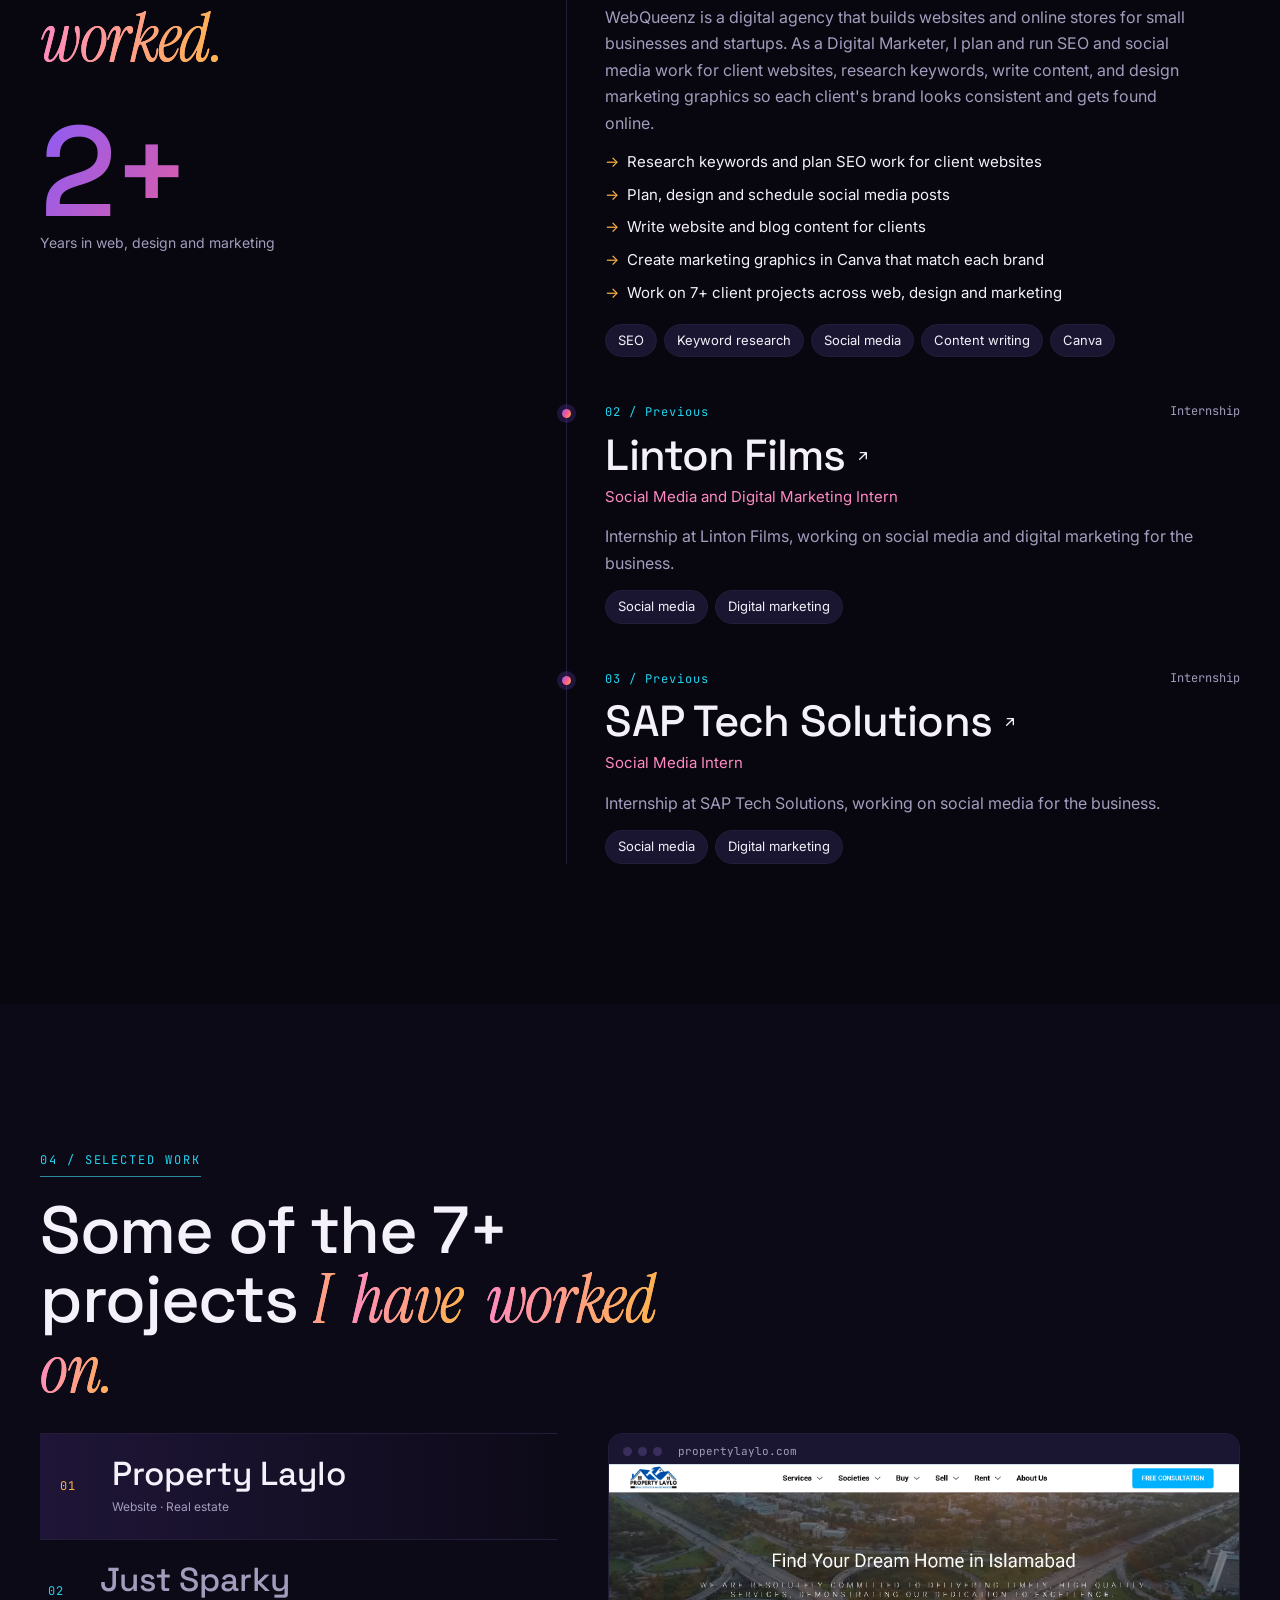
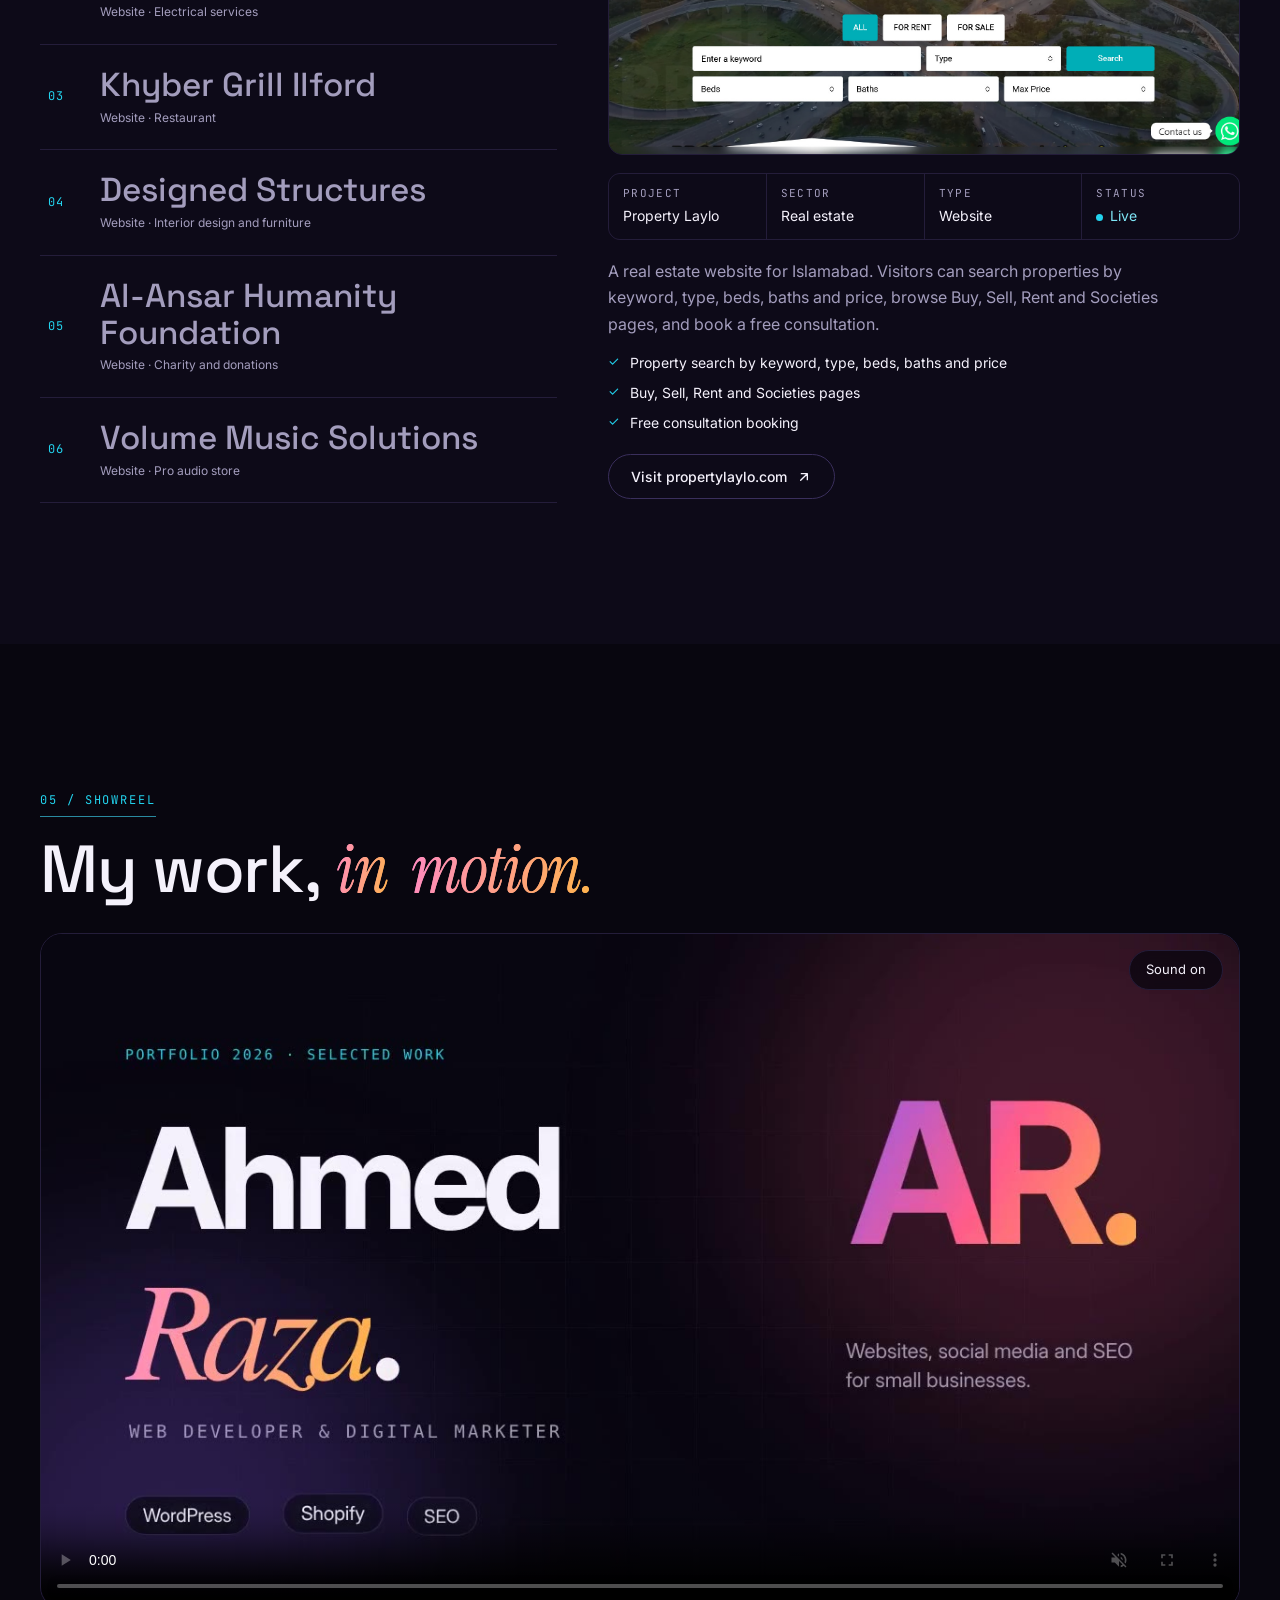
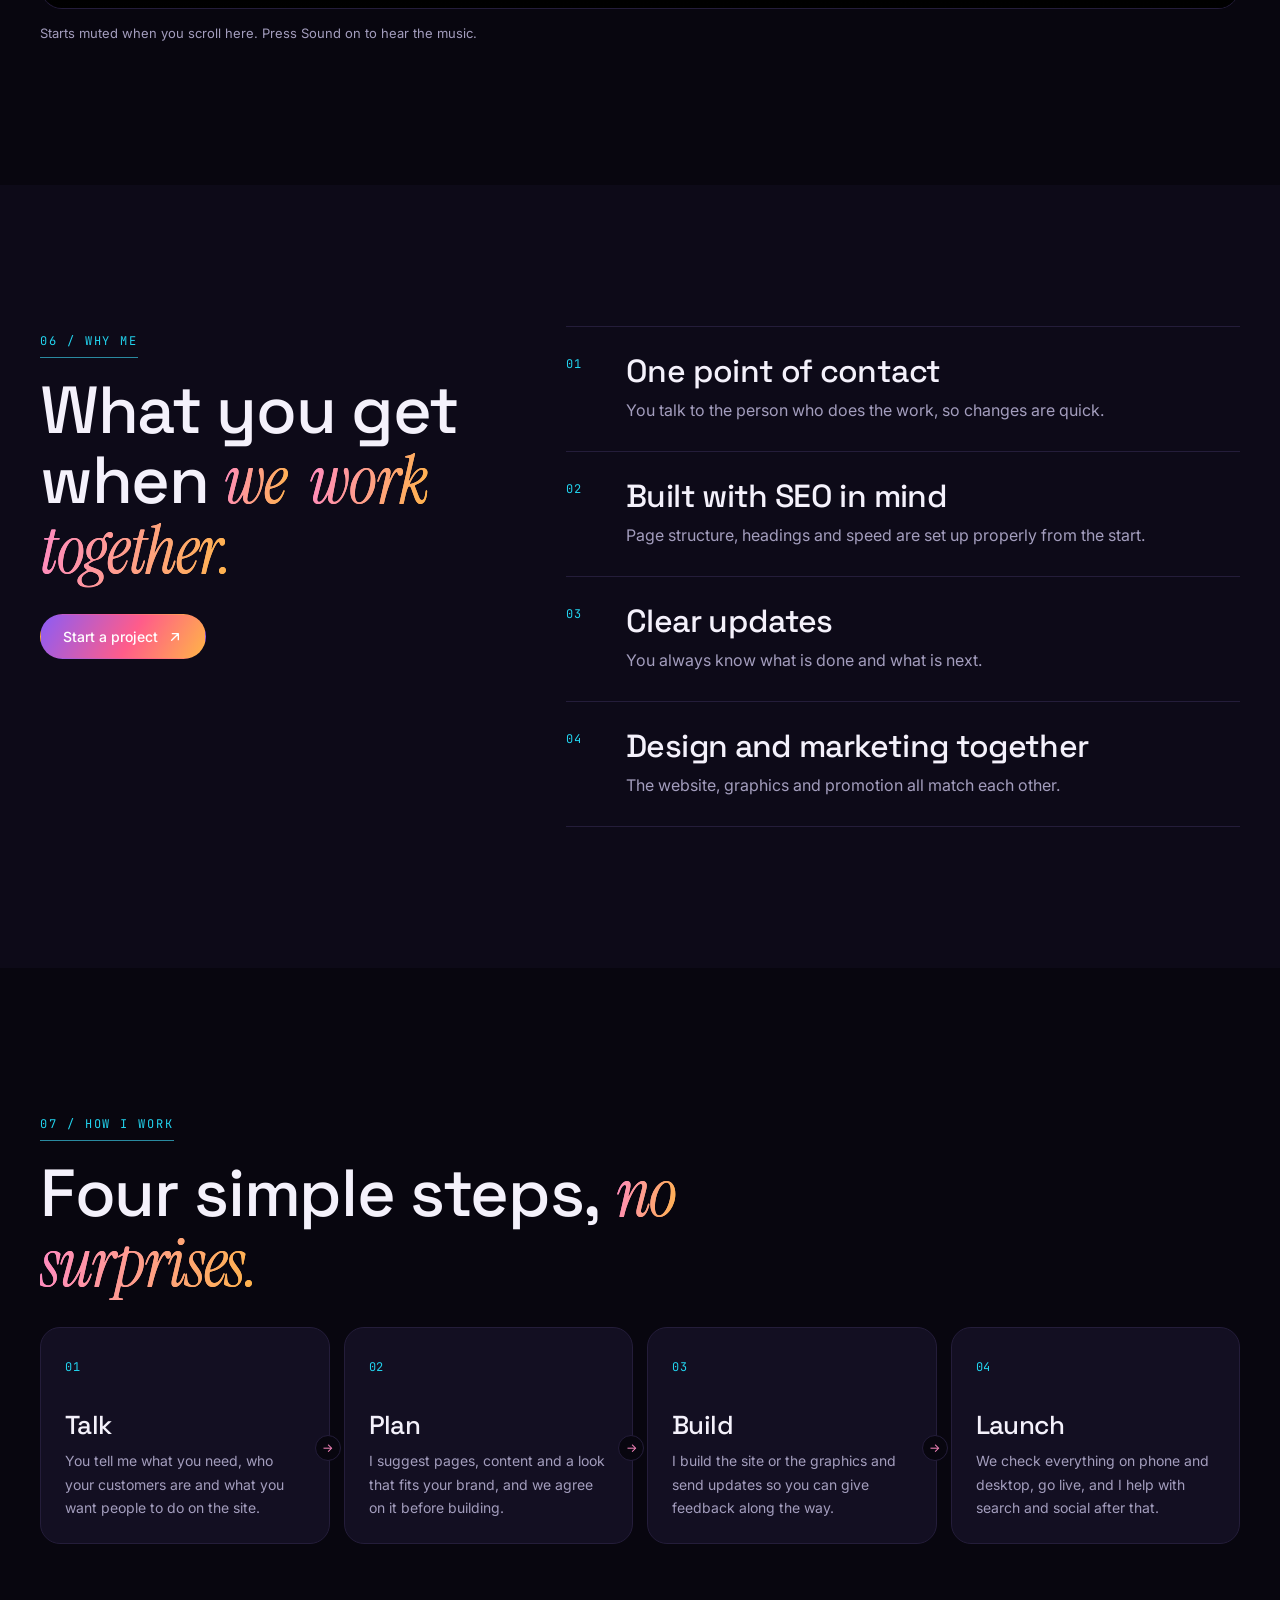
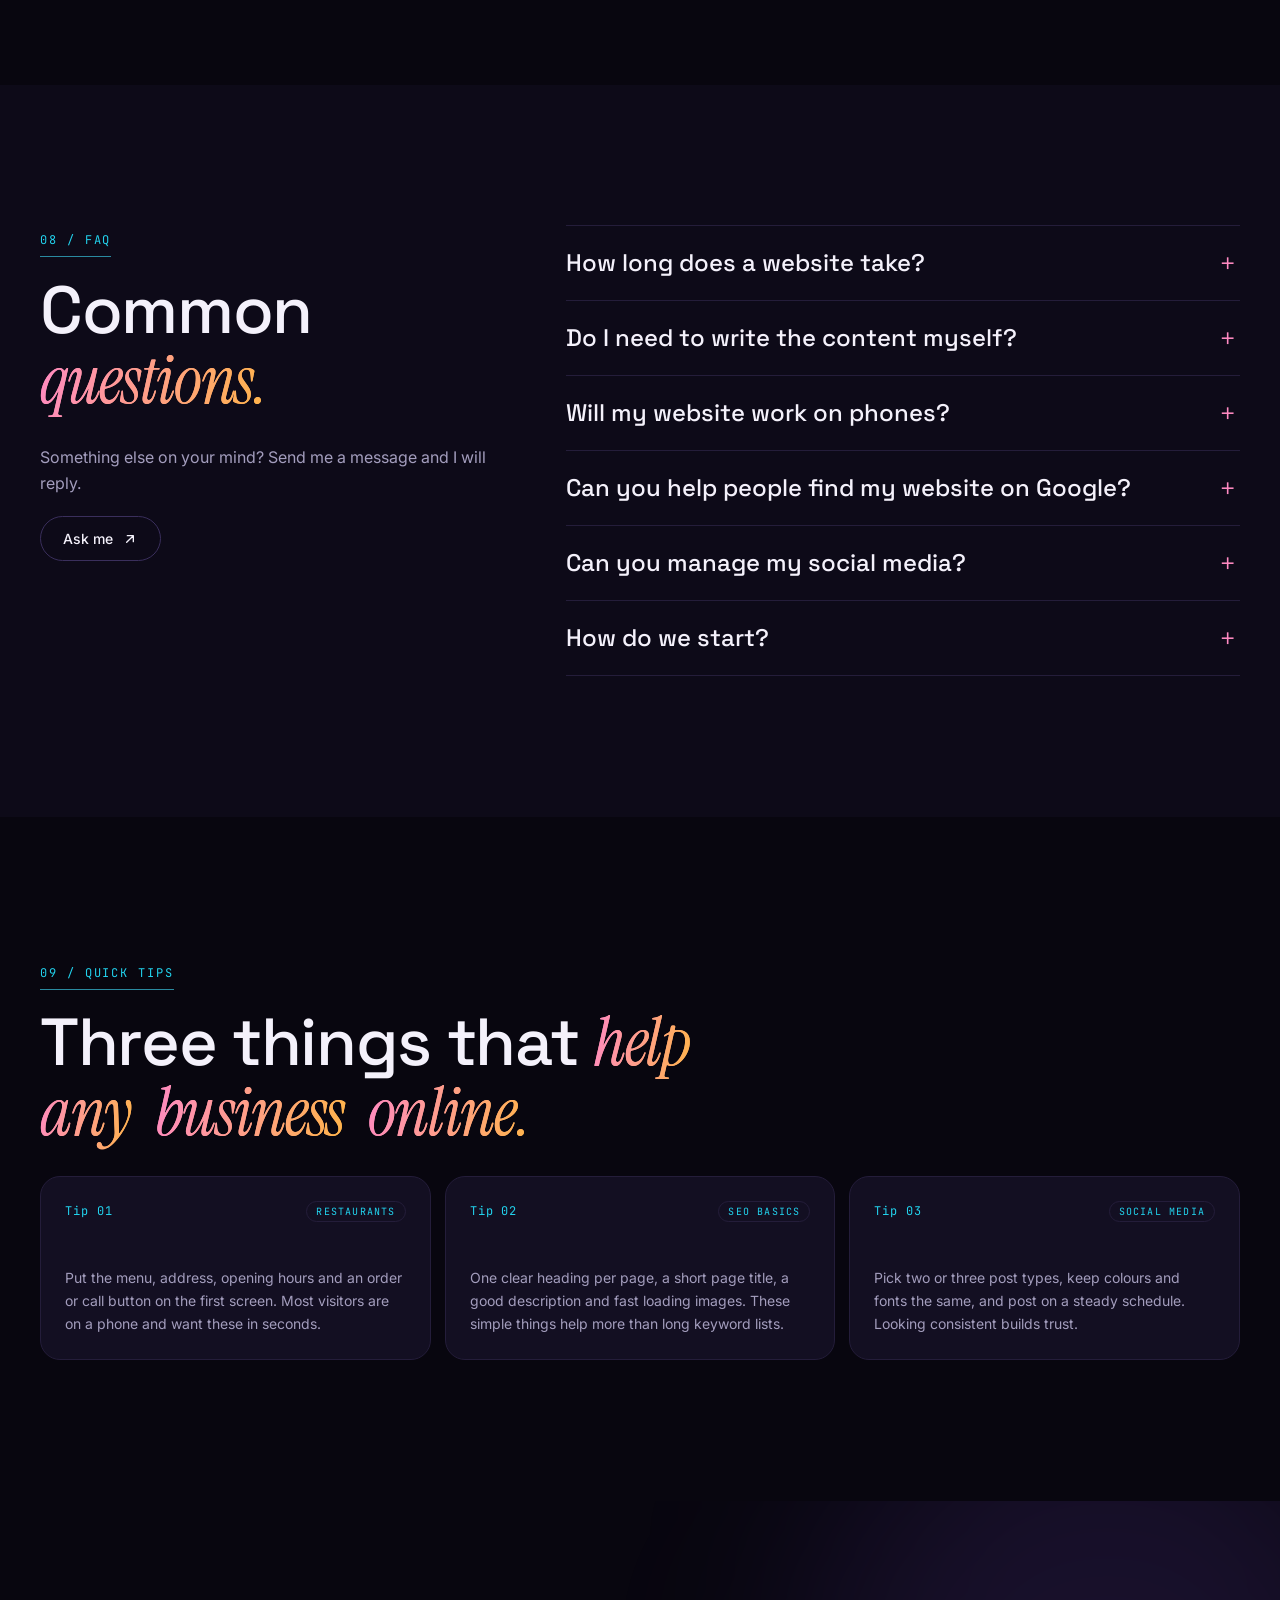
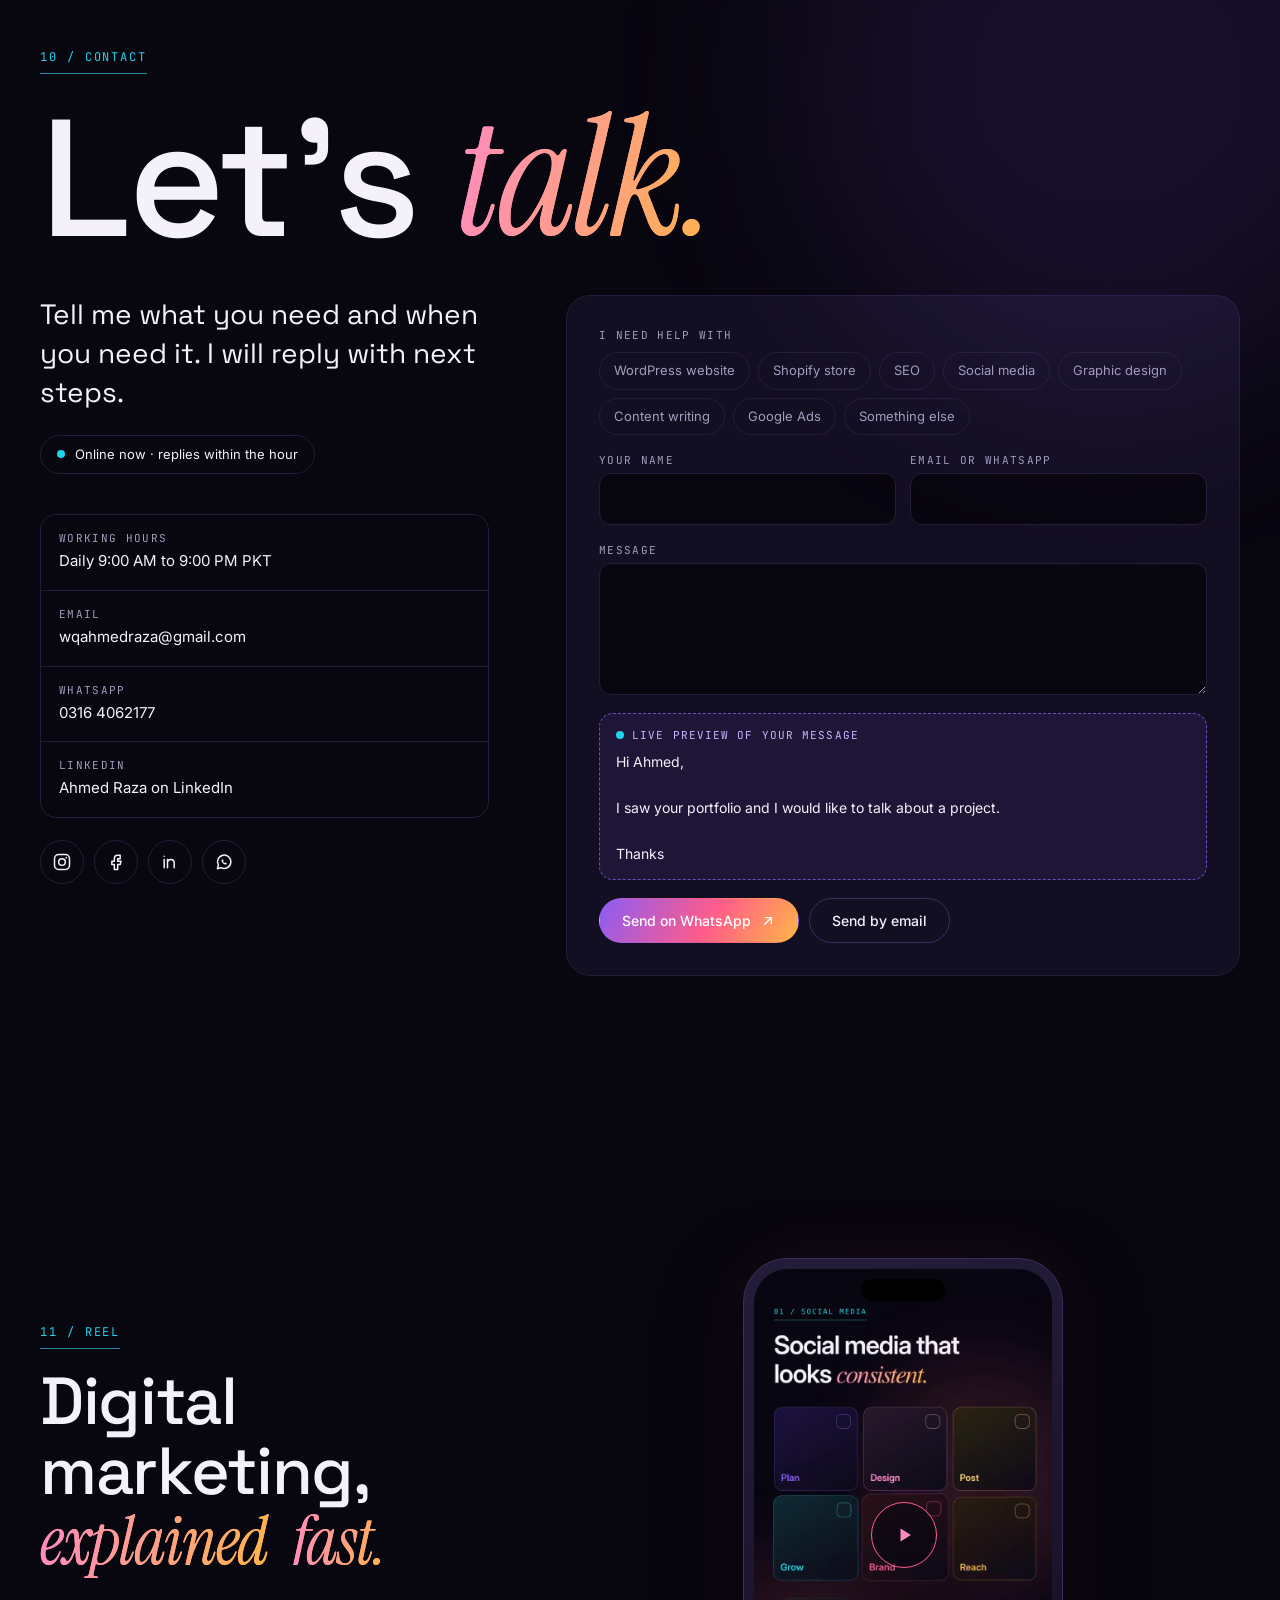
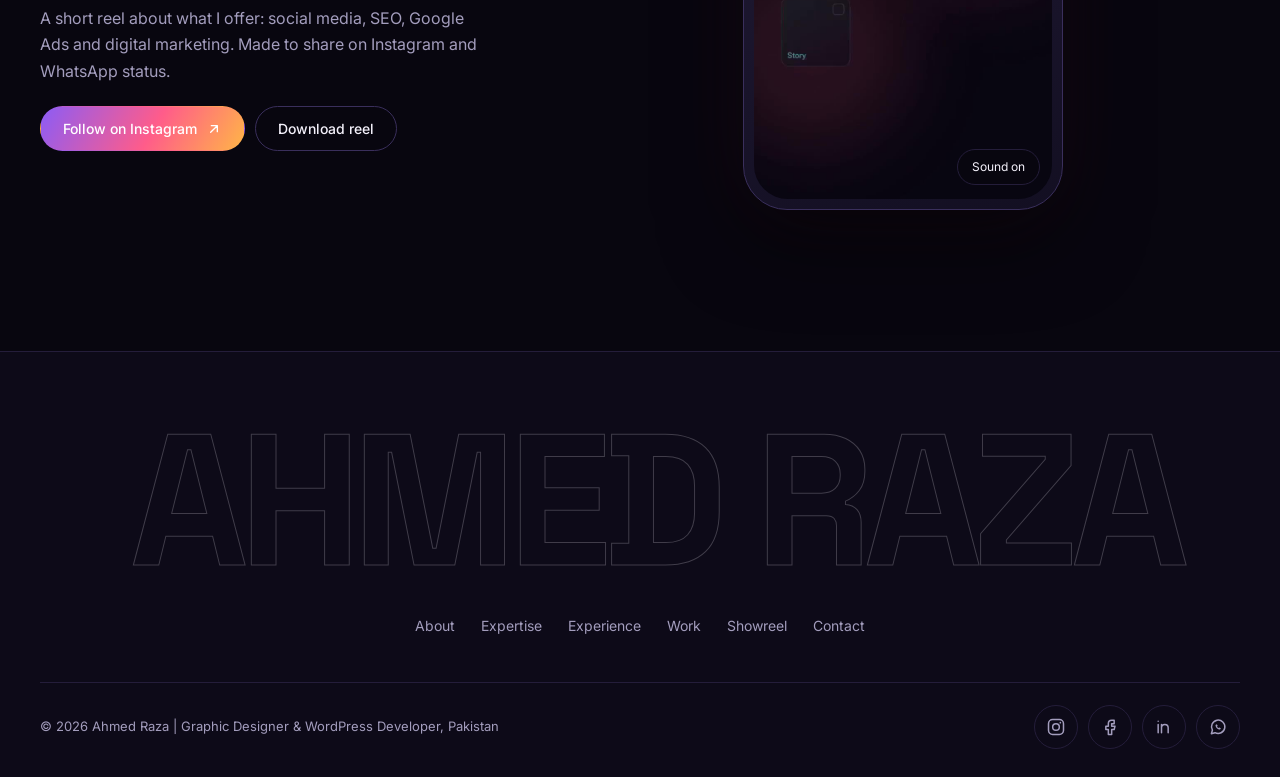
==== commit 37893af3: "Add process, FAQ, tips, key features, theme toggle; lighter videos Co-Authored-By: Claude Sonnet 5.5" ====
--- a/index.html
+++ b/index.html
@@ -26,6 +26,7 @@
 <script type="application/ld+json">
 {"@context":"https://schema.org","@graph":[{"@type":"WebSite","@id":"https://ahmedraza7865mm-stack.github.io/ahmedraza.io/#website","url":"https://ahmedraza7865mm-stack.github.io/ahmedraza.io/","name":"Ahmed Raza Portfolio","inLanguage":"en"},{"@type":"Person","@id":"https://ahmedraza7865mm-stack.github.io/ahmedraza.io/#person","name":"Ahmed Raza","jobTitle":"Web Developer & Digital Marketer","url":"https://ahmedraza7865mm-stack.github.io/ahmedraza.io/","email":"mailto:wqahmedraza@gmail.com","telephone":"+923164062177","knowsLanguage":["Urdu","English"],"worksFor":{"@type":"Organization","name":"WebQueenz","url":"https://webqueenz.com"},"knowsAbout":["WordPress","Shopify","SEO","Digital marketing","Graphic design","Social media management","Google Ads","Web development"],"sameAs":["https://www.linkedin.com/in/ahmed-raza-44aa26369/","https://www.instagram.com/wqahmed.raza/","https://www.facebook.com/profile.php?id=61595711507706"]}]}
 </script>
+<script>try{var t=localStorage.getItem("theme");if(t)document.documentElement.setAttribute("data-theme",t)}catch(e){}</script>
 <link rel="icon" type="image/png" href="assets/images/favicon.png">
 <link rel="apple-touch-icon" href="assets/images/favicon.png">
 <link rel="preconnect" href="https://fonts.googleapis.com">
@@ -47,6 +48,7 @@
     <a class="logo" href="#home" aria-label="Ahmed Raza, back to top"></a>
     <nav class="links" aria-label="Main"><a href="#about">About</a><a href="#expertise">Expertise</a><a href="#experience">Experience</a><a href="#work">Work</a><a href="#showreel">Showreel</a><a href="#contact">Contact</a></nav>
     <div class="nav-r">
+      <button class="icon-btn" id="theme" type="button" aria-label="Switch to light theme" title="Light / dark"><svg class="sun" width="20" height="20" viewBox="0 0 24 24" fill="none" stroke="currentColor" stroke-width="1.8" stroke-linecap="round" aria-hidden="true"><circle cx="12" cy="12" r="4"/><path d="M12 2v2M12 20v2M4.9 4.9l1.4 1.4M17.7 17.7l1.4 1.4M2 12h2M20 12h2M4.9 19.1l1.4-1.4M17.7 6.3l1.4-1.4"/></svg><svg class="moon" width="20" height="20" viewBox="0 0 24 24" fill="none" stroke="currentColor" stroke-width="1.8" stroke-linecap="round" stroke-linejoin="round" aria-hidden="true"><path d="M20 14.5A8 8 0 0 1 9.5 4a8 8 0 1 0 10.5 10.5z"/></svg></button>
       <a class="icon-btn" href="assets/cv/Ahmed-Raza-CV.pdf" download="Ahmed-Raza-CV.pdf" aria-label="Download CV" title="Download CV"><svg width="20" height="20" viewBox="0 0 24 24" fill="none" stroke="currentColor" stroke-width="1.8" stroke-linecap="round" stroke-linejoin="round" aria-hidden="true"><path d="M12 3v12m0 0l-5-5m5 5l5-5M4 20h16"/></svg></a>
       <a class="btn btn-solid btn-sm" href="#contact">Let's Connect</a>
       <button class="icon-btn menu-btn" id="menu" type="button" aria-label="Open menu" aria-expanded="false" aria-controls="mnav"><svg width="22" height="22" viewBox="0 0 24 24" fill="none" stroke="currentColor" stroke-width="2" stroke-linecap="round" aria-hidden="true"><path d="M4 8h16M4 16h16"/></svg></button>
@@ -127,7 +129,6 @@
   <div class="wrap hero-foot">
     <ul class="points"><li><b>01</b>WordPress</li><li><b>02</b>Shopify</li><li><b>03</b>SEO</li><li><b>04</b>Social media</li></ul>
     <div class="stats"><div><strong data-count="2" data-suffix="+">2+</strong><span>Years of experience</span></div><div><strong data-count="7" data-suffix="+">7+</strong><span>Projects completed</span></div><div><strong data-count="18" data-suffix="+">18+</strong><span>Age</span></div></div>
-    <a class="scroll" href="#about">Scroll to explore <span>↓</span></a>
   </div>
 </section>
 <div class="marquee" aria-hidden="true"><div class="mq"><span>WordPress</span><span>Shopify</span><span>SEO</span><span>Google Ads</span><span>Social media</span><span>Graphic design</span><span>Content writing</span><span>E-Commerce</span><span>WordPress</span><span>Shopify</span><span>SEO</span><span>Google Ads</span><span>Social media</span><span>Graphic design</span><span>Content writing</span><span>E-Commerce</span></div></div>
@@ -174,11 +175,11 @@
         <div class="pills"><span>SEO</span><span>Keyword research</span><span>Social media</span><span>Content writing</span><span>Canva</span></div></li>
       <li class="tl"><div class="tl-h"><span class="num">02 / Previous</span><span class="when">Internship</span></div>
         <h3><a href="https://lintonfilms.co.uk/" target="_blank" rel="noopener">Linton Films <svg class="ar" width="16" height="16" viewBox="0 0 24 24" fill="none" stroke="currentColor" stroke-width="2" stroke-linecap="round" stroke-linejoin="round" aria-hidden="true"><path d="M7 17L17 7M8 7h9v9"/></svg></a></h3><div class="role">Social Media and Digital Marketing Intern</div>
-        <p>Worked on the website and online presence for Linton Films, helping the business look professional and get found online.</p>
+        <p>Internship at Linton Films, working on social media and digital marketing for the business.</p>
         <div class="pills"><span>Social media</span><span>Digital marketing</span></div></li>
       <li class="tl"><div class="tl-h"><span class="num">03 / Previous</span><span class="when">Internship</span></div>
         <h3><a href="https://saptechsolutions.co.uk/" target="_blank" rel="noopener">SAP Tech Solutions <svg class="ar" width="16" height="16" viewBox="0 0 24 24" fill="none" stroke="currentColor" stroke-width="2" stroke-linecap="round" stroke-linejoin="round" aria-hidden="true"><path d="M7 17L17 7M8 7h9v9"/></svg></a></h3><div class="role">Social Media Intern</div>
-        <p>Worked on the website and digital marketing for SAP Tech Solutions, from design to getting found on Google.</p>
+        <p>Internship at SAP Tech Solutions, working on social media for the business.</p>
         <div class="pills"><span>Social media</span><span>Digital marketing</span></div></li>
     </ol>
   </div>
@@ -193,27 +194,27 @@
       <div class="wdetail" aria-live="polite"><article class="wp on" data-p="0" aria-hidden="false">
 <a class="wshot" href="https://propertylaylo.com" target="_blank" rel="noopener" aria-label="Open Property Laylo (propertylaylo.com)"><div class="bar"><i></i><i></i><i></i><span>propertylaylo.com</span></div><img src="assets/images/project-property-laylo.jpg" alt="Property Laylo home page" width="1886" height="852" loading="lazy" decoding="async"></a>
 <dl class="insp"><div><dt>Project</dt><dd>Property Laylo</dd></div><div><dt>Sector</dt><dd>Real estate</dd></div><div><dt>Type</dt><dd>Website</dd></div><div><dt>Status</dt><dd><span class="live">Live</span></dd></div></dl>
-<p class="wdesc">A real estate website for Islamabad. Visitors can search properties by keyword, type, beds, baths and price, browse Buy, Sell, Rent and Societies pages, and book a free consultation.</p>
+<p class="wdesc">A real estate website for Islamabad. Visitors can search properties by keyword, type, beds, baths and price, browse Buy, Sell, Rent and Societies pages, and book a free consultation.</p><ul class="feat"><li>Property search by keyword, type, beds, baths and price</li><li>Buy, Sell, Rent and Societies pages</li><li>Free consultation booking</li></ul>
 <a class="btn btn-line" href="https://propertylaylo.com" target="_blank" rel="noopener">Visit propertylaylo.com <svg class="ar" width="16" height="16" viewBox="0 0 24 24" fill="none" stroke="currentColor" stroke-width="2" stroke-linecap="round" stroke-linejoin="round" aria-hidden="true"><path d="M7 17L17 7M8 7h9v9"/></svg></a></article><article class="wp" data-p="1" aria-hidden="true">
 <a class="wshot" href="https://justsparky.co.uk/" target="_blank" rel="noopener" aria-label="Open Just Sparky (justsparky.co.uk)"><div class="bar"><i></i><i></i><i></i><span>justsparky.co.uk</span></div><img src="assets/images/project-just-sparky.jpg" alt="Just Sparky home page" width="1890" height="854" loading="lazy" decoding="async"></a>
 <dl class="insp"><div><dt>Project</dt><dd>Just Sparky</dd></div><div><dt>Sector</dt><dd>Electrical services</dd></div><div><dt>Type</dt><dd>Website</dd></div><div><dt>Status</dt><dd><span class="live">Live</span></dd></div></dl>
-<p class="wdesc">A website for a London electrical contractor. It covers EICR and PAT testing, emergency lighting tests, pricing plans, an FAQ, and quote requests through WhatsApp.</p>
+<p class="wdesc">A website for a London electrical contractor. It covers EICR and PAT testing, emergency lighting tests, pricing plans, an FAQ, and quote requests through WhatsApp.</p><ul class="feat"><li>EICR and PAT testing and emergency lighting tests</li><li>Pricing plans and an FAQ</li><li>Quote requests through WhatsApp</li></ul>
 <a class="btn btn-line" href="https://justsparky.co.uk/" target="_blank" rel="noopener">Visit justsparky.co.uk <svg class="ar" width="16" height="16" viewBox="0 0 24 24" fill="none" stroke="currentColor" stroke-width="2" stroke-linecap="round" stroke-linejoin="round" aria-hidden="true"><path d="M7 17L17 7M8 7h9v9"/></svg></a></article><article class="wp" data-p="2" aria-hidden="true">
 <a class="wshot" href="https://khybergrillilford.co.uk" target="_blank" rel="noopener" aria-label="Open Khyber Grill Ilford (khybergrillilford.co.uk)"><div class="bar"><i></i><i></i><i></i><span>khybergrillilford.co.uk</span></div><img src="assets/images/project-khyber-grill.jpg" alt="Khyber Grill Ilford home page" width="1870" height="845" loading="lazy" decoding="async"></a>
 <dl class="insp"><div><dt>Project</dt><dd>Khyber Grill Ilford</dd></div><div><dt>Sector</dt><dd>Restaurant</dd></div><div><dt>Type</dt><dd>Website</dd></div><div><dt>Status</dt><dd><span class="live">Live</span></dd></div></dl>
-<p class="wdesc">A website for a Pakistani and Asian cuisine restaurant in Ilford, London. It has an online menu, a cart with an Order Now button, and the restaurant's address, phone number and email.</p>
+<p class="wdesc">A website for a Pakistani and Asian cuisine restaurant in Ilford, London. It has an online menu, a cart with an Order Now button, and the restaurant's address, phone number and email.</p><ul class="feat"><li>Online menu</li><li>Cart with an Order Now button</li><li>Address, phone number and email</li></ul>
 <a class="btn btn-line" href="https://khybergrillilford.co.uk" target="_blank" rel="noopener">Visit khybergrillilford.co.uk <svg class="ar" width="16" height="16" viewBox="0 0 24 24" fill="none" stroke="currentColor" stroke-width="2" stroke-linecap="round" stroke-linejoin="round" aria-hidden="true"><path d="M7 17L17 7M8 7h9v9"/></svg></a></article><article class="wp" data-p="3" aria-hidden="true">
 <a class="wshot" href="http://www.desstr.com" target="_blank" rel="noopener" aria-label="Open Designed Structures (desstr.com)"><div class="bar"><i></i><i></i><i></i><span>desstr.com</span></div><img src="assets/images/project-designed-structures.jpg" alt="Designed Structures home page" width="1894" height="857" loading="lazy" decoding="async"></a>
 <dl class="insp"><div><dt>Project</dt><dd>Designed Structures</dd></div><div><dt>Sector</dt><dd>Interior design and furniture</dd></div><div><dt>Type</dt><dd>Website</dd></div><div><dt>Status</dt><dd><span class="live">Live</span></dd></div></dl>
-<p class="wdesc">A website for an interior design and furniture company, with Furniture, Projects, Interior Decor, Clients, About and Contact pages, social links and a WhatsApp chat button.</p>
+<p class="wdesc">A website for an interior design and furniture company, with Furniture, Projects, Interior Decor, Clients, About and Contact pages, social links and a WhatsApp chat button.</p><ul class="feat"><li>Furniture, Projects, Interior Decor and Clients pages</li><li>About and Contact pages</li><li>Social links and a WhatsApp chat button</li></ul>
 <a class="btn btn-line" href="http://www.desstr.com" target="_blank" rel="noopener">Visit desstr.com <svg class="ar" width="16" height="16" viewBox="0 0 24 24" fill="none" stroke="currentColor" stroke-width="2" stroke-linecap="round" stroke-linejoin="round" aria-hidden="true"><path d="M7 17L17 7M8 7h9v9"/></svg></a></article><article class="wp" data-p="4" aria-hidden="true">
 <a class="wshot" href="https://alansarhumanityfoundation.com/" target="_blank" rel="noopener" aria-label="Open Al-Ansar Humanity Foundation (alansarhumanityfoundation.com)"><div class="bar"><i></i><i></i><i></i><span>alansarhumanityfoundation.com</span></div><img src="assets/images/project-al-ansar.jpg" alt="Al-Ansar Humanity Foundation home page" width="1854" height="838" loading="lazy" decoding="async"></a>
 <dl class="insp"><div><dt>Project</dt><dd>Al-Ansar Humanity Foundation</dd></div><div><dt>Sector</dt><dd>Charity and donations</dd></div><div><dt>Type</dt><dd>Website</dd></div><div><dt>Status</dt><dd><span class="live">Live</span></dd></div></dl>
-<p class="wdesc">A charity website with Donate Now and Become a Volunteer buttons, a donation menu, an Our Projects page and a hero that highlights causes like education for children.</p>
+<p class="wdesc">A charity website with Donate Now and Become a Volunteer buttons, a donation menu, an Our Projects page and a hero that highlights causes like education for children.</p><ul class="feat"><li>Donate Now and Become a Volunteer buttons</li><li>Donation menu</li><li>Our Projects page</li></ul>
 <a class="btn btn-line" href="https://alansarhumanityfoundation.com/" target="_blank" rel="noopener">Visit alansarhumanityfoundation.com <svg class="ar" width="16" height="16" viewBox="0 0 24 24" fill="none" stroke="currentColor" stroke-width="2" stroke-linecap="round" stroke-linejoin="round" aria-hidden="true"><path d="M7 17L17 7M8 7h9v9"/></svg></a></article><article class="wp" data-p="5" aria-hidden="true">
 <a class="wshot" href="https://volumemusicsolutions.co.uk/" target="_blank" rel="noopener" aria-label="Open Volume Music Solutions (volumemusicsolutions.co.uk)"><div class="bar"><i></i><i></i><i></i><span>volumemusicsolutions.co.uk</span></div><img src="assets/images/project-volume-music.jpg" alt="Volume Music Solutions home page" width="1872" height="846" loading="lazy" decoding="async"></a>
 <dl class="insp"><div><dt>Project</dt><dd>Volume Music Solutions</dd></div><div><dt>Sector</dt><dd>Pro audio store</dd></div><div><dt>Type</dt><dd>Website</dd></div><div><dt>Status</dt><dd><span class="live">Live</span></dd></div></dl>
-<p class="wdesc">An online store for professional audio in the UK. It has a product search, categories like active and passive speakers, subwoofers, line arrays, DJ booths and ready-made packages, plus a WhatsApp chat button.</p>
+<p class="wdesc">An online store for professional audio in the UK. It has a product search, categories like active and passive speakers, subwoofers, line arrays, DJ booths and ready-made packages, plus a WhatsApp chat button.</p><ul class="feat"><li>Product search</li><li>Categories: speakers, subwoofers, line arrays, DJ booths and packages</li><li>WhatsApp chat button</li></ul>
 <a class="btn btn-line" href="https://volumemusicsolutions.co.uk/" target="_blank" rel="noopener">Visit volumemusicsolutions.co.uk <svg class="ar" width="16" height="16" viewBox="0 0 24 24" fill="none" stroke="currentColor" stroke-width="2" stroke-linecap="round" stroke-linejoin="round" aria-hidden="true"><path d="M7 17L17 7M8 7h9v9"/></svg></a></article></div>
     </div>
   </div>
@@ -225,7 +226,7 @@
     <h2 class="h2">My work, <em>in motion.</em></h2>
     <div class="reel">
       <button class="reel-snd" id="reelsnd" type="button" aria-label="Turn sound on">Sound on</button>
-      <video id="reel" muted loop playsinline controls preload="metadata" poster="assets/images/showreel-poster.jpg" src="assets/video/showreel.mp4"></video>
+      <video id="reel" muted loop playsinline controls preload="none" poster="assets/images/showreel-poster.jpg" src="assets/video/showreel.mp4"></video>
     </div>
     <p class="mut note">Starts muted when you scroll here. Press Sound on to hear the music.</p>
   </div>
@@ -240,9 +241,47 @@
   </div>
 </section>
 
+<section class="section" id="process">
+  <div class="wrap">
+    <div class="sec-label"><span>07 / How I work</span></div>
+    <h2 class="h2">Four simple steps, <em>no surprises.</em></h2>
+    <ol class="steps"><li class="step"><span class="num">01</span><h3>Talk</h3><p>You tell me what you need, who your customers are and what you want people to do on the site.</p></li><li class="step"><span class="num">02</span><h3>Plan</h3><p>I suggest pages, content and a look that fits your brand, and we agree on it before building.</p></li><li class="step"><span class="num">03</span><h3>Build</h3><p>I build the site or the graphics and send updates so you can give feedback along the way.</p></li><li class="step"><span class="num">04</span><h3>Launch</h3><p>We check everything on phone and desktop, go live, and I help with search and social after that.</p></li></ol>
+  </div>
+</section>
+
+<section class="section alt" id="faq">
+  <div class="wrap two">
+    <div class="sticky"><div class="sec-label"><span>08 / FAQ</span></div>
+      <h2 class="h2">Common <em>questions.</em></h2>
+      <p class="mut">Something else on your mind? Send me a message and I will reply.</p>
+      <a class="btn btn-line" href="#contact">Ask me <svg class="ar" width="16" height="16" viewBox="0 0 24 24" fill="none" stroke="currentColor" stroke-width="2" stroke-linecap="round" stroke-linejoin="round" aria-hidden="true"><path d="M7 17L17 7M8 7h9v9"/></svg></a></div>
+    <div class="faq"><details class="qa"><summary>How long does a website take?</summary><p>It depends on the size. A simple business site is quicker than an online store. After we talk about what you need, I will give you an honest estimate.</p></details><details class="qa"><summary>Do I need to write the content myself?</summary><p>You can send what you have and I will help shape it. I can also write website and blog copy for you.</p></details><details class="qa"><summary>Will my website work on phones?</summary><p>Yes. Every site is made to work on phones, tablets and computers, and I check it on each before launch.</p></details><details class="qa"><summary>Can you help people find my website on Google?</summary><p>Yes. I set up the page structure and speed with SEO in mind, and I can do on-page and off-page SEO and Google Ads.</p></details><details class="qa"><summary>Can you manage my social media?</summary><p>Yes. I plan, design and post content with a consistent look for your brand.</p></details><details class="qa"><summary>How do we start?</summary><p>Send me a message on WhatsApp or email with a few lines about your business. I reply from 9:00 AM to 9:00 PM Pakistan time.</p></details></div>
+  </div>
+</section>
+
+<section class="section" id="tips">
+  <div class="wrap">
+    <div class="sec-label"><span>09 / Quick tips</span></div>
+    <h2 class="h2">Three things that <em>help any business online.</em></h2>
+    <div class="cards c3"><article class="card spot"><div class="card-top"><span class="num">Tip 01</span><span class="tag">Restaurants</span></div><p>Put the menu, address, opening hours and an order or call button on the first screen. Most visitors are on a phone and want these in seconds.</p></article><article class="card spot"><div class="card-top"><span class="num">Tip 02</span><span class="tag">SEO basics</span></div><p>One clear heading per page, a short page title, a good description and fast loading images. These simple things help more than long keyword lists.</p></article><article class="card spot"><div class="card-top"><span class="num">Tip 03</span><span class="tag">Social media</span></div><p>Pick two or three post types, keep colours and fonts the same, and post on a steady schedule. Looking consistent builds trust.</p></article></div>
+  </div>
+</section>
+
+<!-- REVIEWS: hidden until real client reviews are added.
+     To turn on: remove the hidden attribute below and replace the example blocks with real quotes (with the client's permission). -->
+<section class="section alt" id="reviews" hidden>
+  <div class="wrap">
+    <div class="sec-label"><span>Reviews</span></div>
+    <h2 class="h2">What clients <em>say.</em></h2>
+    <div class="cards c3">
+      <figure class="card"><blockquote>REAL REVIEW TEXT GOES HERE</blockquote><figcaption>Client name, business</figcaption></figure>
+    </div>
+  </div>
+</section>
+
 <section class="section contact" id="contact">
   <div class="wrap">
-    <div class="sec-label"><span>07 / Contact</span></div>
+    <div class="sec-label"><span>10 / Contact</span></div>
     <h2 class="h2 huge">Let's <em>talk.</em></h2>
     <div class="two cgrid">
       <div class="cinfo">
@@ -263,12 +302,12 @@
 </section>
 <section class="section reel-sec" id="reel-sec">
   <div class="wrap two reelgrid">
-    <div class="sticky"><div class="sec-label"><span>08 / Reel</span></div>
+    <div class="sticky"><div class="sec-label"><span>11 / Reel</span></div>
       <h2 class="h2">Digital marketing, <em>explained fast.</em></h2>
       <p class="mut">A short reel about what I offer: social media, SEO, Google Ads and digital marketing. Made to share on Instagram and WhatsApp status.</p>
       <div class="cta" style="margin-top:22px"><a class="btn btn-solid" href="https://www.instagram.com/wqahmed.raza/" target="_blank" rel="noopener">Follow on Instagram <svg class="ar" width="16" height="16" viewBox="0 0 24 24" fill="none" stroke="currentColor" stroke-width="2" stroke-linecap="round" stroke-linejoin="round" aria-hidden="true"><path d="M7 17L17 7M8 7h9v9"/></svg></a><a class="btn btn-line" href="assets/video/reel.mp4" download="Ahmed-Raza-Reel.mp4">Download reel</a></div></div>
     <div class="phone">
-      <div class="phone-in"><video id="reel2" muted loop playsinline preload="metadata" poster="assets/images/reel-poster.jpg" src="assets/video/reel.mp4" aria-label="Reel about social media, SEO, Google Ads and digital marketing by Ahmed Raza"></video>
+      <div class="phone-in"><video id="reel2" muted loop playsinline preload="none" poster="assets/images/reel-poster.jpg" src="assets/video/reel.mp4" aria-label="Reel about social media, SEO, Google Ads and digital marketing by Ahmed Raza"></video>
       <button class="reel-snd2" id="reelsnd2" type="button" aria-label="Turn sound on">Sound on</button>
       <button class="reel-play" id="reelplay" type="button" aria-label="Play or pause reel"></button></div>
     </div>
--- a/css/style.css
+++ b/css/style.css
@@ -341,3 +341,55 @@
 .fab .up:hover{border-color:var(--accent-text);color:var(--accent-text)}
 .ld-top .logo{width:56px;height:32px}
 @media (max-width:640px){.fab .wa span{display:none}.fab .wa{width:48px;height:48px;padding:0}.fab{right:12px;bottom:14px}}
+
+/* process, faq, tips, features */
+.steps{display:grid;grid-template-columns:repeat(4,1fr);gap:14px;counter-reset:s}
+.step{padding:24px;border:1px solid var(--line);border-radius:20px;background:var(--card);position:relative}
+.step h3{font-size:26px;margin:34px 0 10px}.step p{font-size:14px;color:var(--muted)}
+.step:not(:last-child)::after{content:"→";position:absolute;right:-12px;top:50%;z-index:2;width:24px;height:24px;border-radius:50%;background:var(--bg);display:grid;place-items:center;font-size:12px;color:var(--accent-text);border:1px solid var(--line)}
+.faq{border-top:1px solid var(--line)}
+.qa{border-bottom:1px solid var(--line)}
+.qa summary{list-style:none;cursor:pointer;padding:22px 40px 22px 0;font:500 clamp(18px,2vw,24px)/1.25 var(--hf);position:relative}
+.qa summary::-webkit-details-marker{display:none}
+.qa summary::after{content:"+";position:absolute;right:4px;top:50%;translate:0 -50%;font:300 28px var(--hf);color:var(--accent-text);transition:rotate .3s}
+.qa[open] summary::after{rotate:45deg}
+.qa p{color:var(--muted);padding:0 40px 24px 0;max-width:60ch}
+.c3{grid-template-columns:repeat(3,1fr)}
+.c3 .card{min-height:0}
+.feat{display:grid;gap:7px;margin:-4px 0 2px}
+.feat li{position:relative;padding-left:22px;font-size:14px;color:var(--ink)}
+.feat li::before{content:"✓";position:absolute;left:0;color:var(--cyan);font-size:13px}
+blockquote{font:400 20px/1.4 var(--hf)}figcaption{color:var(--muted);font-size:13px;margin-top:12px}
+@media (max-width:1020px){.steps{grid-template-columns:1fr 1fr}.step::after{display:none}.c3{grid-template-columns:1fr}}
+@media (max-width:640px){.steps{grid-template-columns:1fr}.qa summary{font-size:18px}}
+/* light theme */
+#theme .sun{display:none}
+[data-theme=light] #theme .sun{display:block}[data-theme=light] #theme .moon{display:none}
+[data-theme=light]{--bg:#faf8ff;--bg-alt:#f2eefb;--card:#ffffff;--card2:#f6f2ff;--ink:#1a1230;--muted:#625c7e;--line:#e1daf1;--accent:#e0457a;--accent-text:#d02e6a;--accent-soft:rgba(224,69,122,.1);--cyan:#0a8fa8;--warm:#c97a00;--grad-txt:linear-gradient(100deg,#d02e6a,#e08a00)}
+[data-theme=light] body{background:var(--bg)}
+[data-theme=light] .top.s{background:rgba(250,248,255,.8)}
+[data-theme=light] .btn-line{border-color:#cfc6e6;color:var(--ink)}
+[data-theme=light] .icon-btn,[data-theme=light] .toggle,[data-theme=light] .chip-live,[data-theme=light] .tag,[data-theme=light] .pills span{border-color:var(--line)}
+[data-theme=light] .pills span{background:var(--card2)}
+[data-theme=light] .fi{background:rgba(255,255,255,.85);box-shadow:0 12px 30px rgba(80,60,140,.15)}
+[data-theme=light] .giant{-webkit-text-stroke:1px rgba(26,18,48,.1)}
+[data-theme=light] .wm{-webkit-text-stroke:1px rgba(26,18,48,.25)}
+[data-theme=light] .logo{filter:saturate(1.1)}
+[data-theme=light] .mnav a:not(.btn){color:var(--ink)}
+[data-theme=light] .o1,[data-theme=light] .o2{opacity:.5}
+[data-theme=light] .grid-lines{opacity:.5}
+[data-theme=light] .seq span.on{color:#6d3bd6}
+[data-theme=light] .chip[aria-pressed=true]{color:#5b2fc0}
+[data-theme=light] .pv-h{color:#5b2fc0}
+[data-theme=light] .live{color:#0a8fa8}
+[data-theme=light] .wi.on{background:linear-gradient(90deg,rgba(139,92,246,.1),transparent)}
+[data-theme=light] .sitefoot{background:var(--bg-alt)}
+[data-theme=light] .fab .up{background:#fff}
+[data-theme=light] input,[data-theme=light] textarea{background:#fff}
+[data-theme=light] .marquee{background:var(--bg-alt)}
+[data-theme=light] .step:not(:last-child)::after{background:var(--bg)}
+[data-theme=light] .chip-live{background:rgba(255,255,255,.75);color:#4a4466}
+[data-theme=light] .hero-person{filter:drop-shadow(0 20px 30px rgba(80,60,140,.25))}
+@media (min-width:1021px){.hero-foot .stats{margin-right:200px}}
+@media (max-width:1020px){.step:not(:last-child)::after{display:none}}
+.sticky p+.btn{margin-top:20px}
